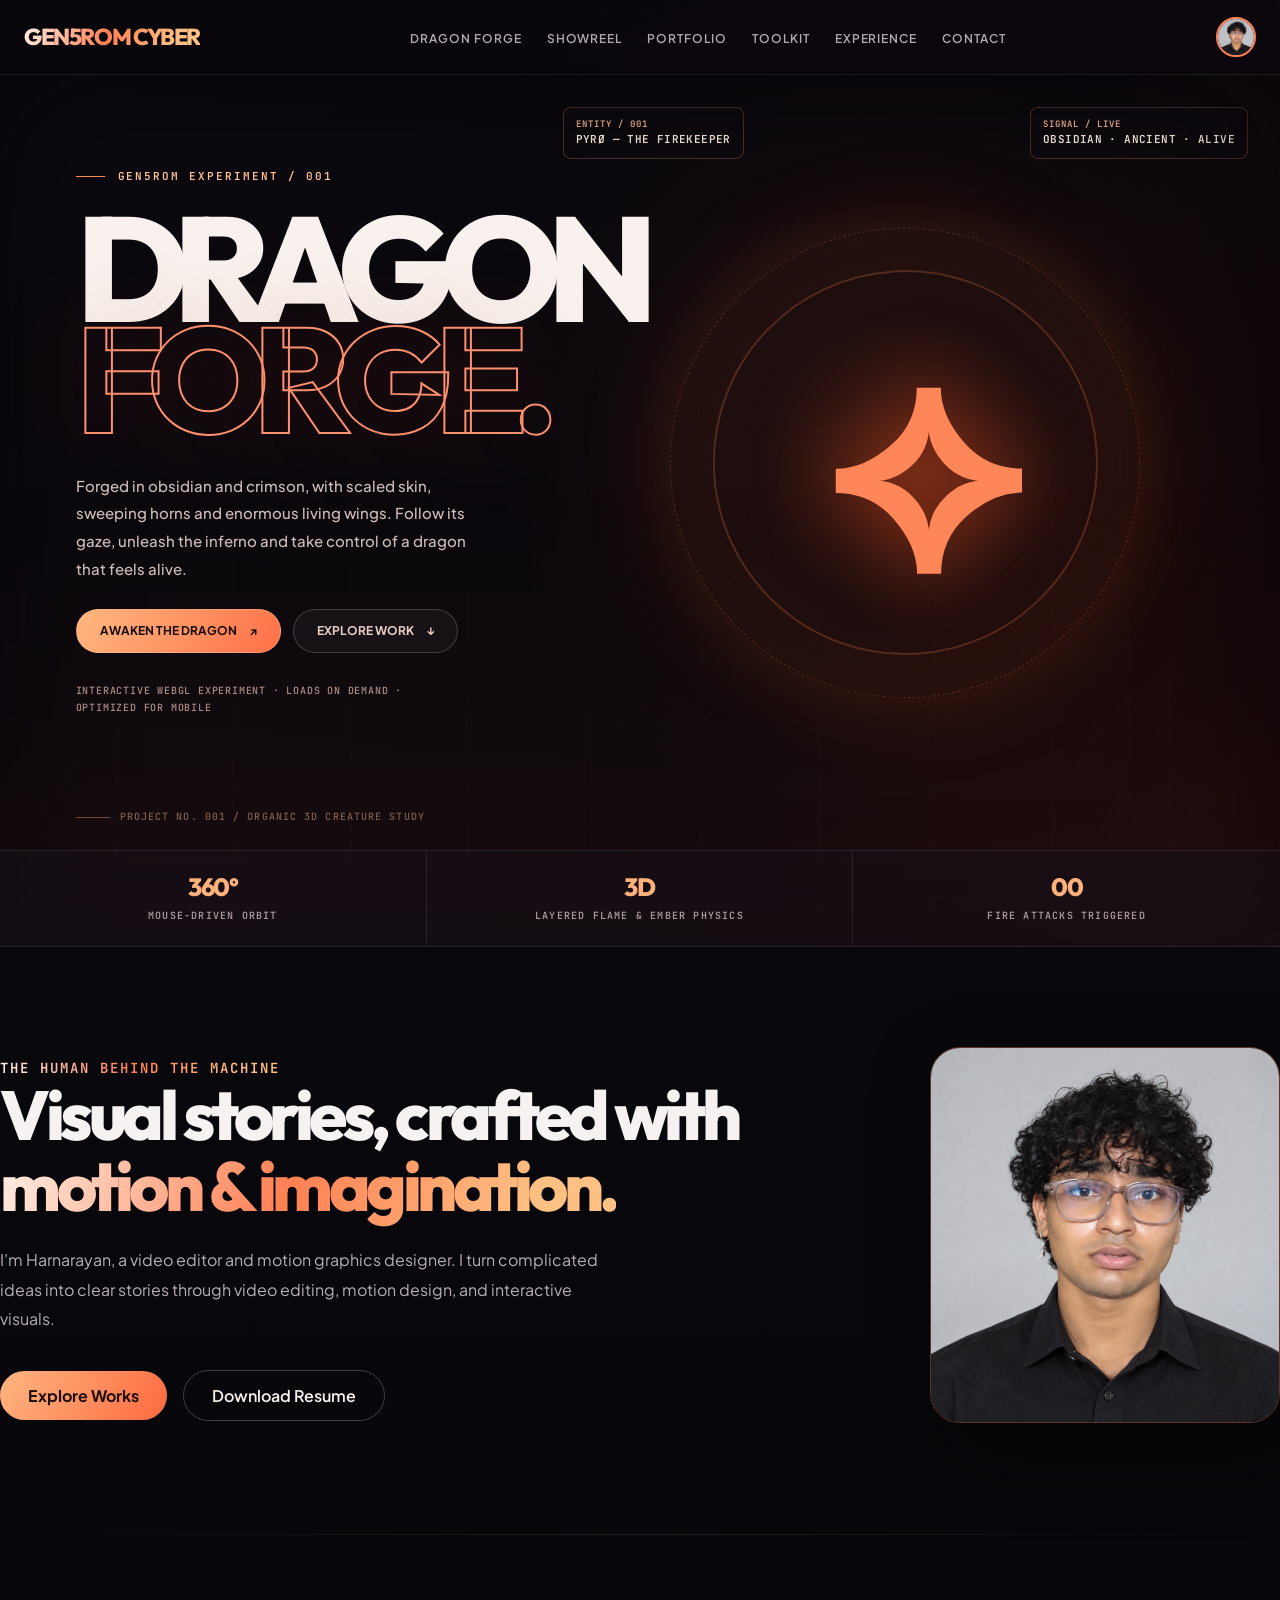
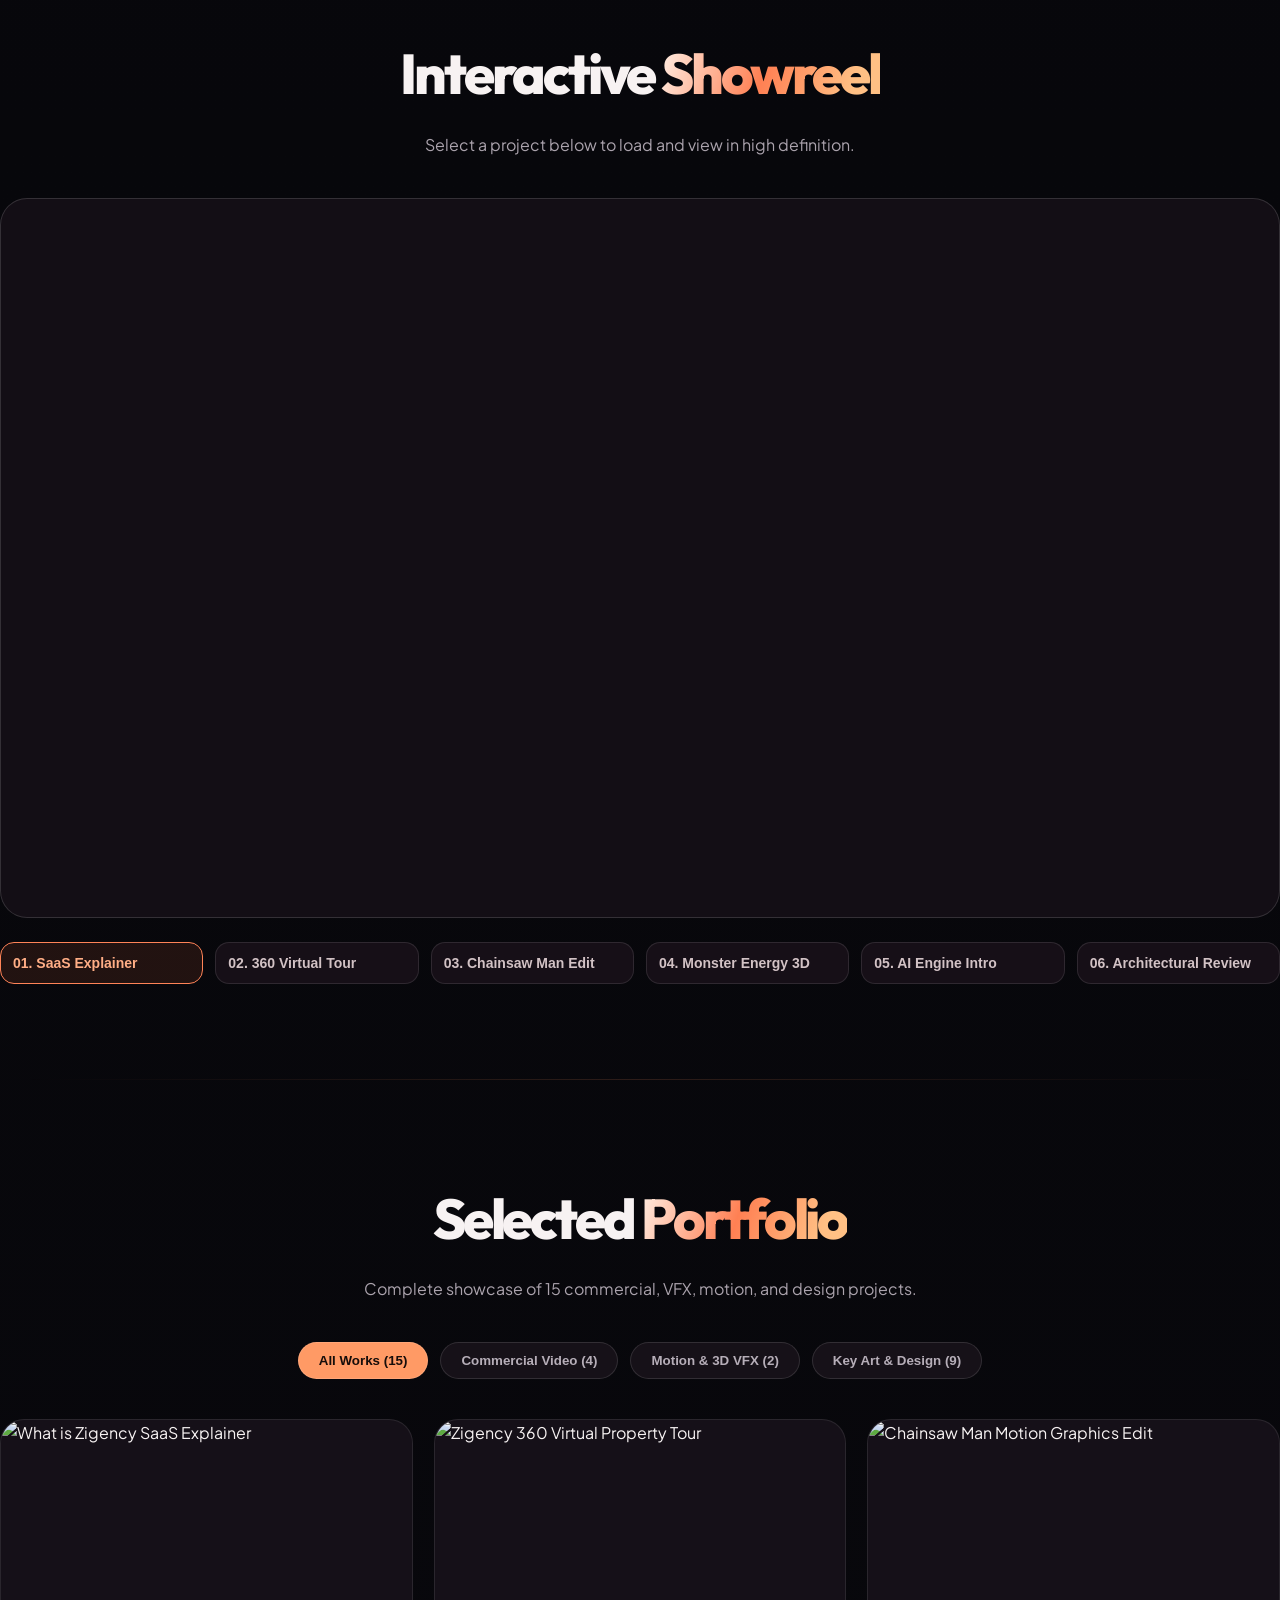
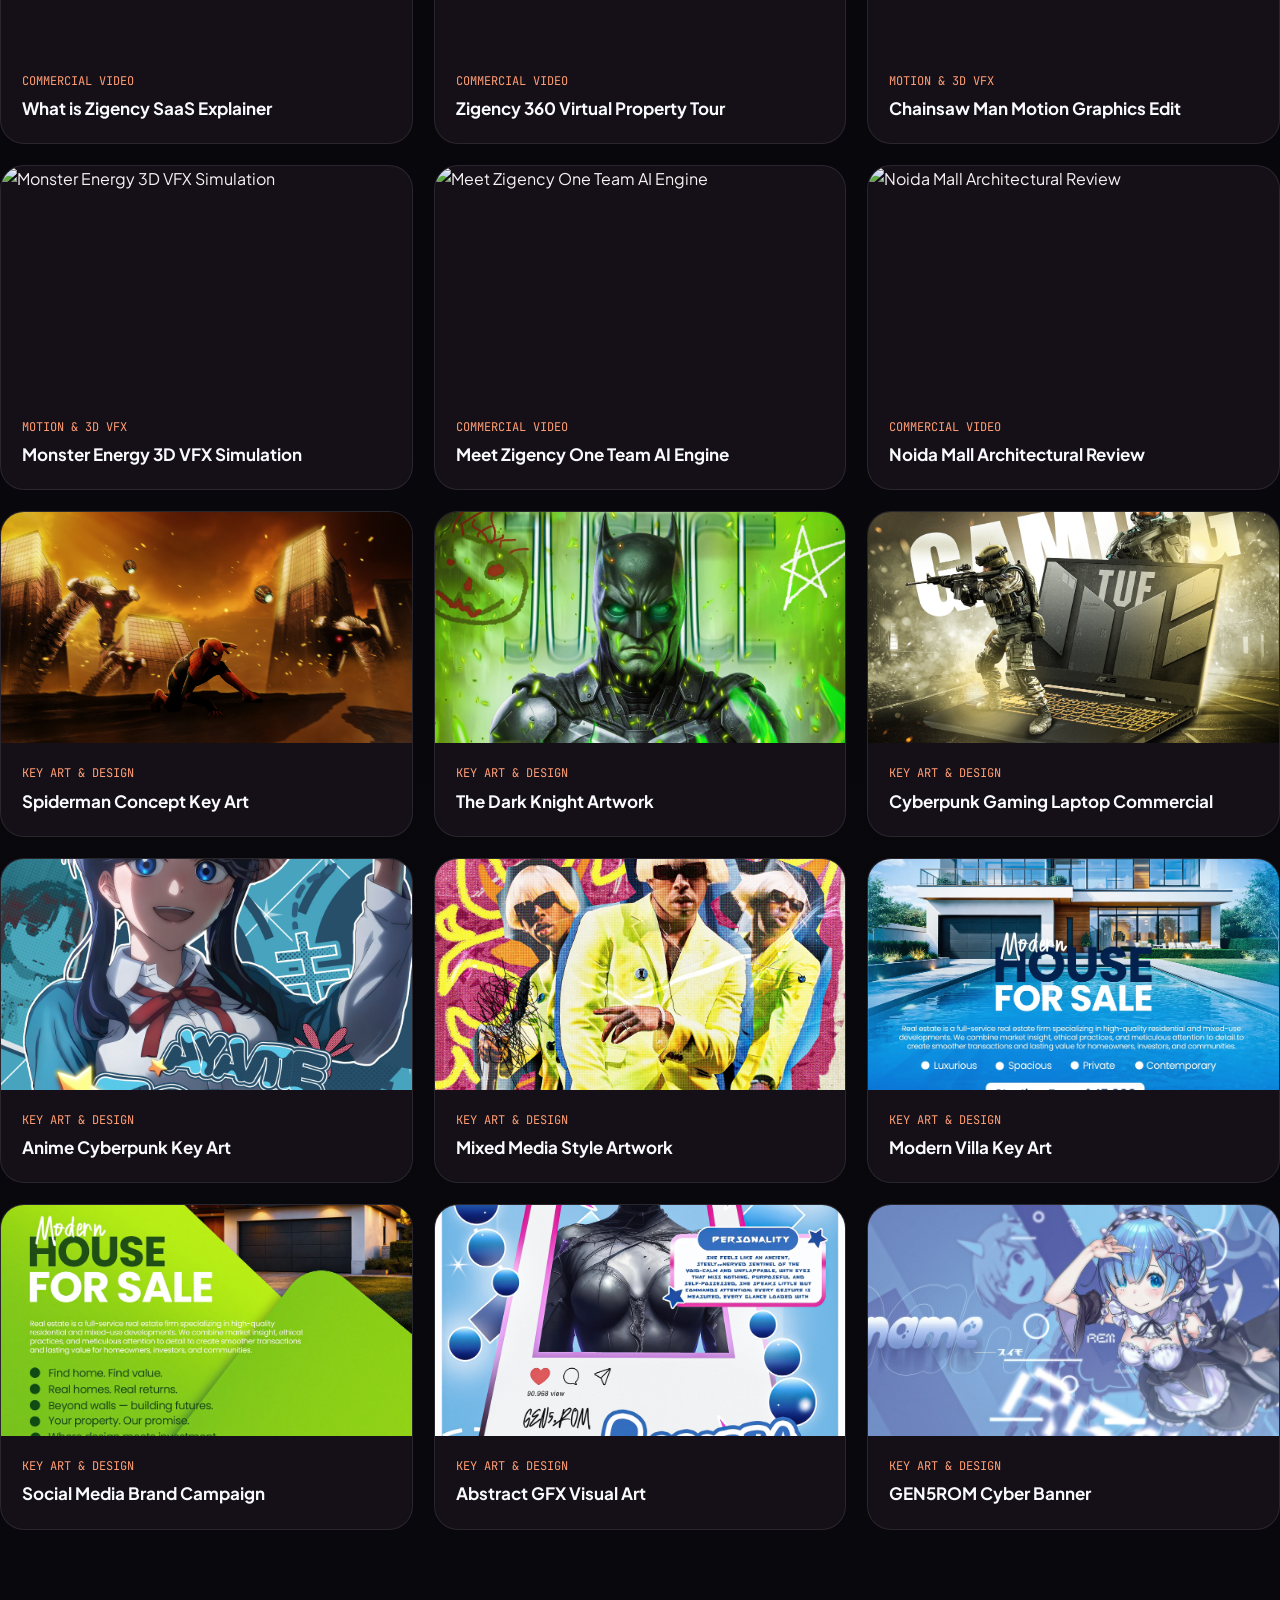
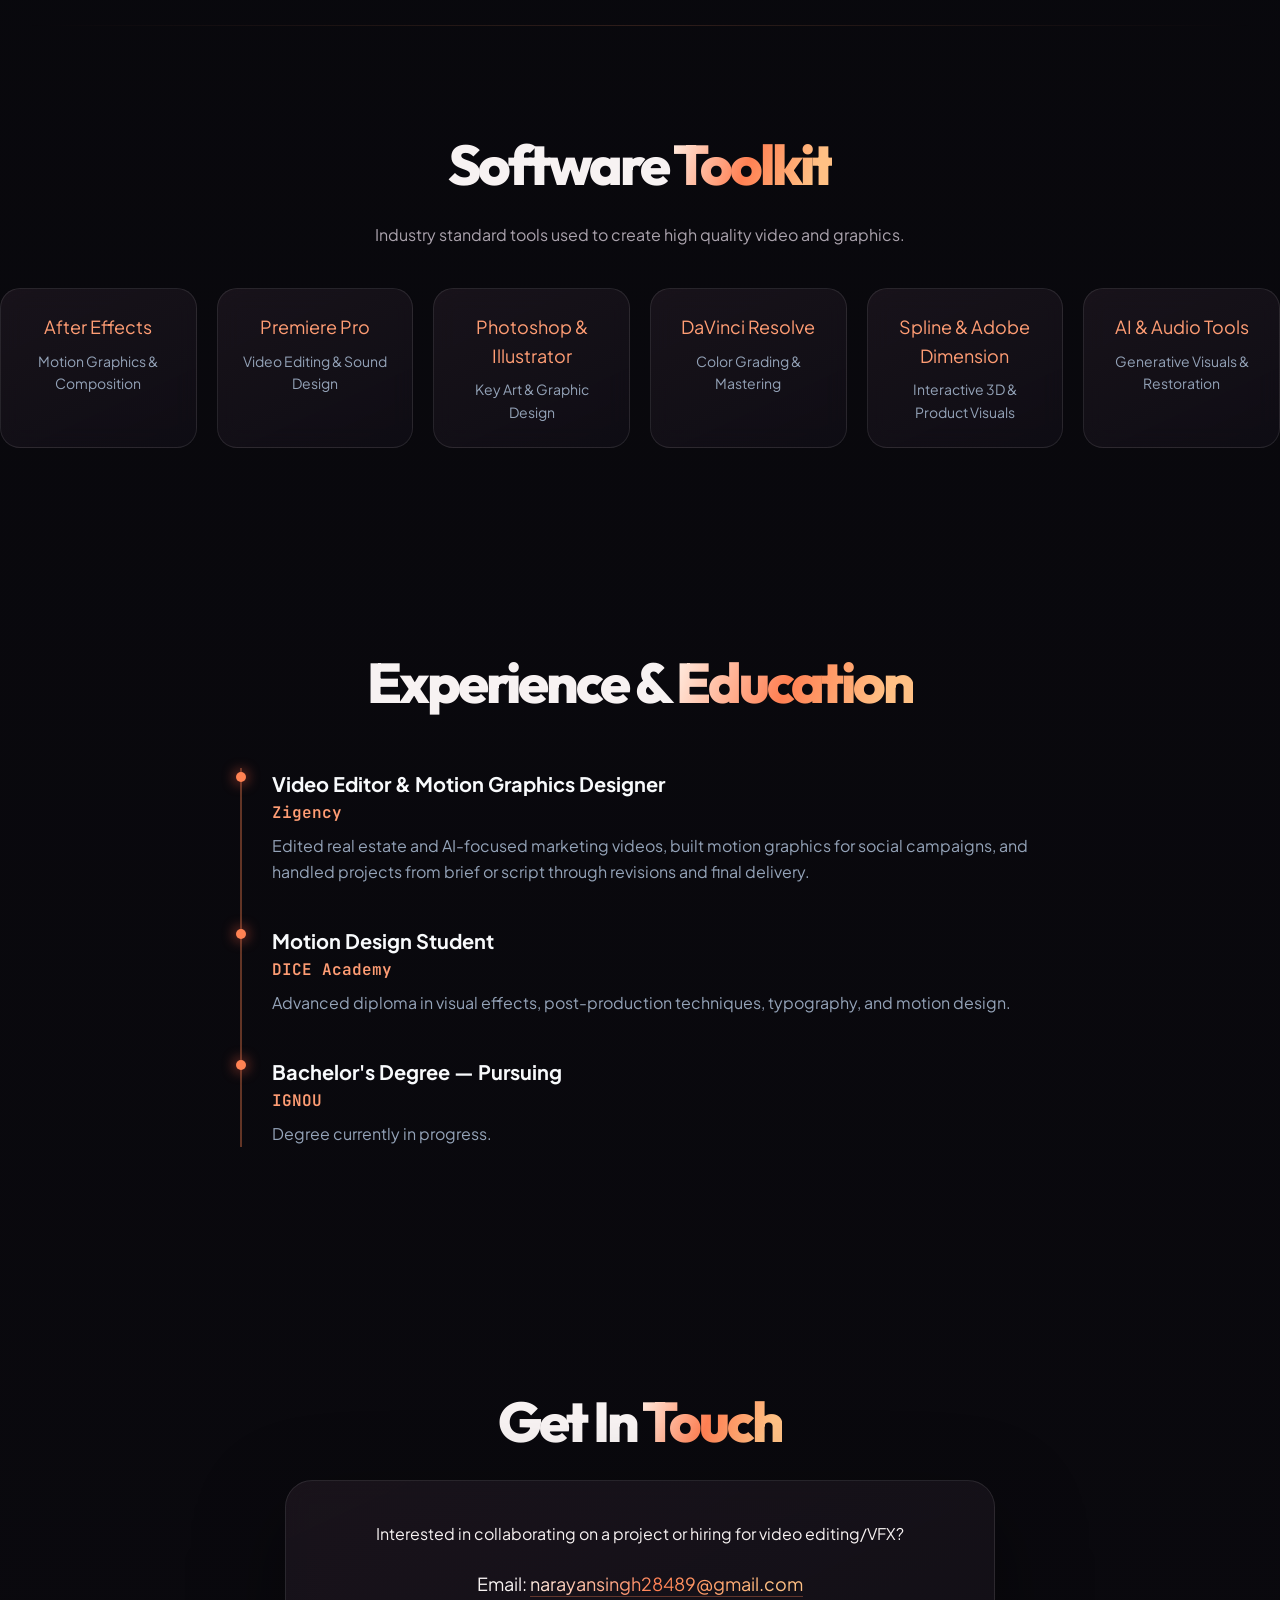
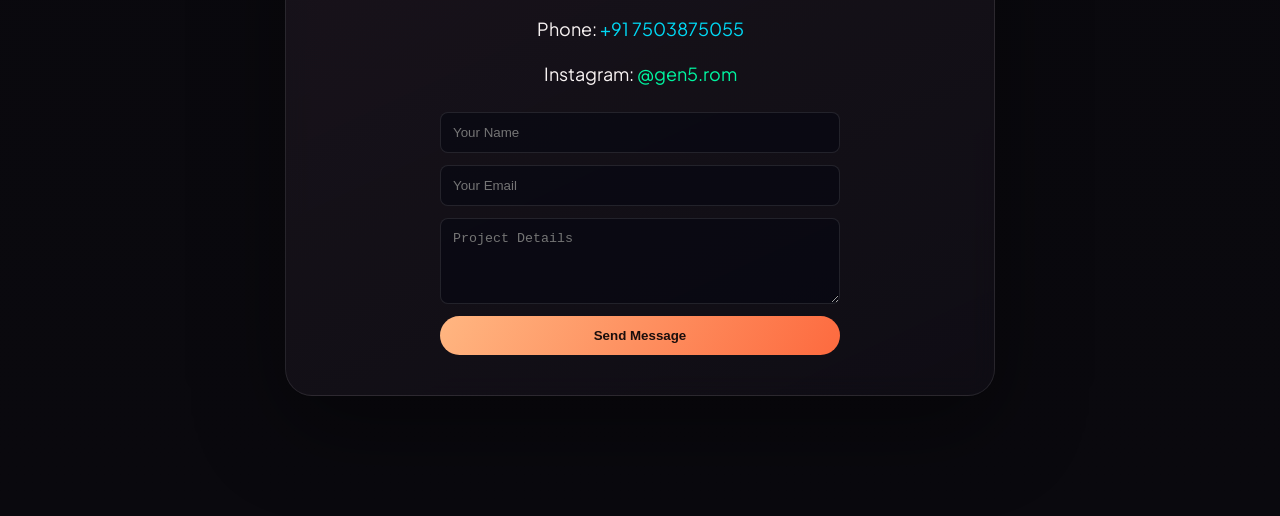
==== index.html @ 9c000e21 "Bust cached dragon engine so organic V2 deploy loads immediately" ====
<!DOCTYPE html>
<html lang="en">
<head>
  <meta charset="UTF-8">
  <meta name="viewport" content="width=device-width, initial-scale=1.0">
  <title>GEN5ROM CYBER — Harnarayan | Motion Designer & Interactive 3D</title>
  <meta name="description" content="Explore Harnarayan's motion design and video editing portfolio, plus Dragon Forge: a real-time interactive 3D mechanical dragon.">
  <meta name="theme-color" content="#09080e">
  <meta property="og:title" content="GEN5ROM CYBER — Dragon Forge">
  <meta property="og:description" content="An interactive sculpted dragon with living wings, responsive eyes and cinematic fire, alongside a motion design portfolio.">
  <link rel="preconnect" href="https://fonts.googleapis.com">
  <link rel="preconnect" href="https://fonts.gstatic.com" crossorigin>
  <link href="https://fonts.googleapis.com/css2?family=JetBrains+Mono:wght@400;500;600;700&family=Outfit:wght@500;700;800;900&family=Plus+Jakarta+Sans:wght@400;500;600;700;800&display=swap" rel="stylesheet">
  <style>
    * { box-sizing: border-box; margin: 0; padding: 0; }
    body { background-color: #060811; color: #e2e8f0; font-family: 'Plus Jakarta Sans', system-ui, -apple-system, sans-serif; line-height: 1.6; overflow-x: hidden; }
    h1, h2, h3, h4, h5, h6 { font-family: 'Outfit', system-ui, -apple-system, sans-serif; font-weight: 800; letter-spacing: -0.025em; }
    .badge, .label, code { font-family: 'JetBrains Mono', monospace; }
    a { color: inherit; text-decoration: none; }
    .container { max-width: 1200px; margin: 0 auto; padding: 0 24px; }
    .glass-card { background: rgba(16, 22, 40, 0.78); backdrop-filter: blur(12px); border: 1px solid rgba(255, 255, 255, 0.08); border-radius: 20px; transition: all 0.3s ease; }
    .glass-card:hover { border-color: rgba(0, 245, 160, 0.4); transform: translateY(-4px); box-shadow: 0 12px 30px rgba(0, 245, 160, 0.1); }
    .gradient-text { background: linear-gradient(135deg, #00f5a0 0%, #00d9f5 100%); -webkit-background-clip: text; -webkit-text-fill-color: transparent; }
    .btn-emerald { background: linear-gradient(135deg, #00f5a0 0%, #00d9f5 100%); color: #060811; font-weight: 700; padding: 12px 28px; border-radius: 12px; border: none; cursor: pointer; display: inline-flex; align-items: center; gap: 8px; transition: all 0.3s ease; }
    .btn-emerald:hover { opacity: 0.9; transform: translateY(-2px); box-shadow: 0 8px 20px rgba(0, 245, 160, 0.3); }
    .btn-outline { background: transparent; border: 1px solid rgba(0, 245, 160, 0.4); color: #00f5a0; font-weight: 600; padding: 12px 28px; border-radius: 12px; cursor: pointer; transition: all 0.3s ease; }
    .btn-outline:hover { background: rgba(0, 245, 160, 0.1); }
    header { position: sticky; top: 0; z-index: 100; background: rgba(6, 8, 17, 0.85); backdrop-filter: blur(16px); border-bottom: 1px solid rgba(255, 255, 255, 0.05); }
    .nav-inner { display: flex; align-items: center; justify-content: space-between; height: 80px; }
    .logo { font-size: 24px; font-weight: 800; }
    .nav-links { display: flex; gap: 32px; list-style: none; align-items: center; }
    .nav-links a { font-weight: 600; color: #94a3b8; transition: color 0.2s; }
    .nav-links a:hover { color: #00f5a0; }
    .nav-user { display: flex; align-items: center; gap: 12px; }
    .avatar-40 { width: 40px; height: 40px; border-radius: 50%; object-fit: cover; border: 2px solid #00f5a0; }
    .hero { padding: 80px 0 100px; display: grid; grid-template-columns: 1fr 380px; gap: 60px; align-items: center; }
    .hero-title { font-size: 56px; line-height: 1.1; margin-bottom: 24px; }
    .hero-subtitle { font-size: 18px; color: #94a3b8; margin-bottom: 36px; max-width: 600px; }
    .hero-actions { display: flex; gap: 16px; align-items: center; }
    .hero-portrait-card { width: 100%; max-width: 380px; aspect-ratio: 4/4.3; object-fit: cover; border-radius: 18px; border: 1px solid rgba(0, 245, 160, 0.3); box-shadow: 0 20px 40px rgba(0, 0, 0, 0.5); }
    .showreel-section { padding: 80px 0; }
    .section-title { font-size: 36px; margin-bottom: 16px; text-align: center; }
    .section-desc { text-align: center; color: #94a3b8; margin-bottom: 40px; }
    .showreel-player { position: relative; width: 100%; aspect-ratio: 16/9; border-radius: 20px; overflow: hidden; margin-bottom: 24px; border: 1px solid rgba(255, 255, 255, 0.1); }
    .showreel-player iframe { width: 100%; height: 100%; border: none; }
    .playlist-grid { display: grid; grid-template-columns: repeat(auto-fill, minmax(180px, 1fr)); gap: 12px; }
    .playlist-btn { background: rgba(16, 22, 40, 0.6); border: 1px solid rgba(255, 255, 255, 0.08); padding: 12px; border-radius: 12px; color: #cbd5e1; cursor: pointer; text-align: left; font-size: 14px; font-weight: 600; transition: all 0.2s; }
    .playlist-btn:hover, .playlist-btn.active { background: rgba(0, 245, 160, 0.15); border-color: #00f5a0; color: #00f5a0; }
    .portfolio-section { padding: 80px 0; }
    .filter-bar { display: flex; justify-content: center; gap: 12px; margin-bottom: 40px; flex-wrap: wrap; }
    .filter-btn { background: rgba(16, 22, 40, 0.8); border: 1px solid rgba(255, 255, 255, 0.1); color: #94a3b8; padding: 10px 20px; border-radius: 30px; cursor: pointer; font-weight: 600; transition: all 0.2s; }
    .filter-btn:hover, .filter-btn.active { background: #00f5a0; color: #060811; }
    .portfolio-grid { display: grid; grid-template-columns: repeat(3, 1fr); gap: 24px; }
    .portfolio-card { position: relative; border-radius: 16px; overflow: hidden; background: rgba(16, 22, 40, 0.78); border: 1px solid rgba(255, 255, 255, 0.08); cursor: pointer; transition: all 0.3s; }
    .portfolio-card:hover { transform: translateY(-6px); border-color: #00f5a0; box-shadow: 0 12px 30px rgba(0, 245, 160, 0.15); }
    .portfolio-thumb { width: 100%; aspect-ratio: 16/9; object-fit: cover; display: block; }
    .portfolio-info { padding: 16px; }
    .portfolio-cat { font-size: 12px; color: #00f5a0; text-transform: uppercase; font-family: 'JetBrains Mono', monospace; margin-bottom: 4px; }
    .portfolio-title { font-size: 16px; font-weight: 700; color: #f8fafc; }
    .modal { display: none; position: fixed; inset: 0; z-index: 1000; background: rgba(6, 8, 17, 0.95); backdrop-filter: blur(10px); justify-content: center; align-items: center; padding: 24px; }
    .modal.active { display: flex; }
    .modal-content { max-width: 900px; width: 100%; max-height: 90vh; position: relative; }
    .modal-close { position: absolute; top: -40px; right: 0; color: #fff; font-size: 32px; cursor: pointer; }
    .toolkit-section { padding: 80px 0; }
    .toolkit-grid { display: grid; grid-template-columns: repeat(auto-fill, minmax(180px, 1fr)); gap: 20px; }
    .skill-card { padding: 24px; text-align: center; }
    .skill-title { font-size: 18px; color: #00f5a0; margin-bottom: 8px; }
    .timeline-section { padding: 80px 0; }
    .timeline { max-width: 800px; margin: 0 auto; position: relative; border-left: 2px solid rgba(0, 245, 160, 0.3); padding-left: 30px; }
    .timeline-item { margin-bottom: 40px; position: relative; }
    .timeline-item::before { content: ''; position: absolute; left: -36px; top: 4px; width: 10px; height: 10px; border-radius: 50%; background: #00f5a0; box-shadow: 0 0 10px #00f5a0; }
    .timeline-role { font-size: 20px; font-weight: 700; color: #f8fafc; }
    .timeline-company { color: #00d9f5; font-weight: 600; font-family: 'JetBrains Mono', monospace; margin-bottom: 8px; }
    .contact-section { padding: 80px 0; text-align: center; }
    .contact-card { max-width: 600px; margin: 0 auto; padding: 40px; }
    .contact-info { display: flex; flex-direction: column; gap: 16px; margin: 24px 0; font-size: 18px; }
    @media (max-width: 900px) {
      .hero { grid-template-columns: 1fr; }
      .portfolio-grid { grid-template-columns: repeat(2, 1fr); }
    }
    @media (max-width: 600px) {
      .portfolio-grid { grid-template-columns: 1fr; }
    }
  </style>
  <link rel="stylesheet" href="./assets/dragon-forge.css?v=2">
</head>
<body>
  <header>
    <div class="container nav-inner">
      <div class="logo gradient-text">GEN5ROM CYBER</div>
      <ul class="nav-links">
        <li><a href="#dragon">Dragon Forge</a></li>
        <li><a href="#showreel">Showreel</a></li>
        <li><a href="#portfolio">Portfolio</a></li>
        <li><a href="#toolkit">Toolkit</a></li>
        <li><a href="#experience">Experience</a></li>
        <li><a href="#contact">Contact</a></li>
      </ul>
      <div class="nav-user">
        <img src="assets/harnarayan-profile.webp" alt="Harnarayan" class="avatar-40">
      </div>
    </div>
  </header>
  <main>
    
    <section id="dragon" class="dragon-forge" aria-label="Interactive 3D robotic dragon experience">
      <div class="dragon-wrap">
        <div class="dragon-copy">
          <div class="dragon-eyebrow"><i></i> GEN5ROM EXPERIMENT / 001</div>
          <h1>DRAGON<span>FORGE.</span></h1>
          <p class="dragon-desc">Forged in obsidian and crimson, with scaled skin, sweeping horns and enormous living wings. Follow its gaze, unleash the inferno and take control of a dragon that feels alive.</p>
          <div class="dragon-actions">
            <button type="button" id="dragonStart" class="dragon-action">AWAKEN THE DRAGON <span aria-hidden="true">↗</span></button>
            <a class="dragon-action ghost" href="#portfolio">EXPLORE WORK <span aria-hidden="true">↓</span></a>
          </div>
          <p class="dragon-micro" id="dragonMessage" role="status">INTERACTIVE WEBGL EXPERIMENT · LOADS ON DEMAND · OPTIMIZED FOR MOBILE</p>
        </div>
        <div id="dragonStage" class="dragon-stage" aria-label="3D robotic dragon interactive stage">
          <div id="dragonStandby" class="dragon-standby" aria-hidden="true"><div class="dragon-standby-art"><strong>⟡</strong></div></div>
          <div class="dragon-stage-tags" aria-hidden="true">
            <div class="dragon-chip">ENTITY / 001<span>PYRØ — THE FIREKEEPER</span></div>
            <div class="dragon-chip">SIGNAL / LIVE<span>OBSIDIAN · ANCIENT · ALIVE</span></div>
          </div>
          <div class="dragon-viewport-status" hidden aria-live="polite">LIVE INTERACTION<strong id="dragonState">SENTINEL / IDLE</strong></div>
          <div class="dragon-controls" id="dragonControls" hidden>
            <button type="button" class="dragon-control" id="dragonFire" title="Make the dragon breathe fire (F)">🔥 BREATH FIRE · F</button>
            <button type="button" class="dragon-control" id="dragonRoar" title="Roar (R)">◈ ROAR · R</button>
            <button type="button" class="dragon-control" id="dragonMode" title="Toggle berserk mode (Space)">✦ BERSERK · SPACE</button>
            <button type="button" class="dragon-control" id="dragonReset">↺ RESET</button>
          </div>
        </div>
        <div class="dragon-index">PROJECT NO. 001 / ORGANIC 3D CREATURE STUDY</div>
      </div>
      <div class="dragon-stats" aria-label="Dragon experience details">
        <div class="dragon-stat"><strong>360°</strong><span>Mouse-driven orbit</span></div>
        <div class="dragon-stat"><strong>3D</strong><span>Layered flame & ember physics</span></div>
        <div class="dragon-stat"><strong id="dragonCount">00</strong><span>Fire attacks triggered</span></div>
      </div>
    </section>

    <section class="hero container" id="about">
      <div>
        <span class="badge gradient-text" style="font-size: 14px; font-weight: 600; letter-spacing: 2px;">THE HUMAN BEHIND THE MACHINE</span>
        <h1 class="hero-title">Visual stories, crafted with <span class="gradient-text">motion & imagination.</span></h1>
        <p class="hero-subtitle">I’m Harnarayan, a video editor and motion graphics designer. I turn complicated ideas into clear stories through video editing, motion design, and interactive visuals.</p>
        <div class="hero-actions">
          <a href="#portfolio" class="btn-emerald">Explore Works</a>
          <a href="assets/harnarayan-resume.pdf" class="btn-outline" target="_blank">Download Resume</a>
        </div>
      </div>
      <div>
        <img src="assets/harnarayan-profile.webp" alt="Harnarayan" class="hero-portrait-card">
      </div>
    </section>
    <section id="showreel" class="showreel-section container">
      <h2 class="section-title">Interactive <span class="gradient-text">Showreel</span></h2>
      <p class="section-desc">Select a project below to load and view in high definition.</p>
      <div class="showreel-player glass-card">
        <iframe title="Portfolio video showreel" loading="lazy" id="main-player" allow="accelerometer; autoplay; clipboard-write; encrypted-media; gyroscope; picture-in-picture" allowfullscreen></iframe>
      </div>
      <div class="playlist-grid">
        <button class="playlist-btn active" onclick="loadVideo('yDnmJa0fTsw', this)">01. SaaS Explainer</button>
        <button class="playlist-btn" onclick="loadVideo('I5RlqsDqhug', this)">02. 360 Virtual Tour</button>
        <button class="playlist-btn" onclick="loadVideo('7-2duY6fdzo', this)">03. Chainsaw Man Edit</button>
        <button class="playlist-btn" onclick="loadVideo('v827BybYYxI', this)">04. Monster Energy 3D</button>
        <button class="playlist-btn" onclick="loadVideo('1AOYe9wDsU4', this)">05. AI Engine Intro</button>
        <button class="playlist-btn" onclick="loadVideo('7uWk-hbkJkY', this)">06. Architectural Review</button>
      </div>
    </section>
    <section id="portfolio" class="portfolio-section container">
      <h2 class="section-title">Selected <span class="gradient-text">Portfolio</span></h2>
      <p class="section-desc">Complete showcase of 15 commercial, VFX, motion, and design projects.</p>
      <div class="filter-bar">
        <button class="filter-btn active" onclick="filterCategory('all', this)">All Works (15)</button>
        <button class="filter-btn" onclick="filterCategory('commercial', this)">Commercial Video (4)</button>
        <button class="filter-btn" onclick="filterCategory('vfx', this)">Motion & 3D VFX (2)</button>
        <button class="filter-btn" onclick="filterCategory('design', this)">Key Art & Design (9)</button>
      </div>
      <div class="portfolio-grid" id="portfolio-grid">
        <div class="portfolio-card" data-cat="commercial" onclick="openLightbox('video', 'yDnmJa0fTsw')">
          <img data-yt="yDnmJa0fTsw" alt="What is Zigency SaaS Explainer" class="portfolio-thumb yt-thumb">
          <div class="portfolio-info">
            <div class="portfolio-cat">Commercial Video</div>
            <div class="portfolio-title">What is Zigency SaaS Explainer</div>
          </div>
        </div>
        <div class="portfolio-card" data-cat="commercial" onclick="openLightbox('video', 'I5RlqsDqhug')">
          <img data-yt="I5RlqsDqhug" alt="Zigency 360 Virtual Property Tour" class="portfolio-thumb yt-thumb">
          <div class="portfolio-info">
            <div class="portfolio-cat">Commercial Video</div>
            <div class="portfolio-title">Zigency 360 Virtual Property Tour</div>
          </div>
        </div>
        <div class="portfolio-card" data-cat="vfx" onclick="openLightbox('video', '7-2duY6fdzo')">
          <img data-yt="7-2duY6fdzo" alt="Chainsaw Man Motion Graphics Edit" class="portfolio-thumb yt-thumb">
          <div class="portfolio-info">
            <div class="portfolio-cat">Motion & 3D VFX</div>
            <div class="portfolio-title">Chainsaw Man Motion Graphics Edit</div>
          </div>
        </div>
        <div class="portfolio-card" data-cat="vfx" onclick="openLightbox('video', 'v827BybYYxI')">
          <img data-yt="v827BybYYxI" alt="Monster Energy 3D VFX Simulation" class="portfolio-thumb yt-thumb">
          <div class="portfolio-info">
            <div class="portfolio-cat">Motion & 3D VFX</div>
            <div class="portfolio-title">Monster Energy 3D VFX Simulation</div>
          </div>
        </div>
        <div class="portfolio-card" data-cat="commercial" onclick="openLightbox('video', '1AOYe9wDsU4')">
          <img data-yt="1AOYe9wDsU4" alt="Meet Zigency One Team AI Engine" class="portfolio-thumb yt-thumb">
          <div class="portfolio-info">
            <div class="portfolio-cat">Commercial Video</div>
            <div class="portfolio-title">Meet Zigency One Team AI Engine</div>
          </div>
        </div>
        <div class="portfolio-card" data-cat="commercial" onclick="openLightbox('video', '7uWk-hbkJkY')">
          <img data-yt="7uWk-hbkJkY" alt="Noida Mall Architectural Review" class="portfolio-thumb yt-thumb">
          <div class="portfolio-info">
            <div class="portfolio-cat">Commercial Video</div>
            <div class="portfolio-title">Noida Mall Architectural Review</div>
          </div>
        </div>
        <div class="portfolio-card" data-cat="design" onclick="openLightbox('image', 'assets/Spiderman-poster.webp')">
          <img src="assets/Spiderman-poster.webp" alt="Spiderman Poster Design" class="portfolio-thumb">
          <div class="portfolio-info">
            <div class="portfolio-cat">Key Art & Design</div>
            <div class="portfolio-title">Spiderman Concept Key Art</div>
          </div>
        </div>
        <div class="portfolio-card" data-cat="design" onclick="openLightbox('image', 'assets/batman-poster.webp')">
          <img src="assets/batman-poster.webp" alt="Batman Poster Design" class="portfolio-thumb">
          <div class="portfolio-info">
            <div class="portfolio-cat">Key Art & Design</div>
            <div class="portfolio-title">The Dark Knight Artwork</div>
          </div>
        </div>
        <div class="portfolio-card" data-cat="design" onclick="openLightbox('image', 'assets/gaming-laptop-ad.webp')">
          <img src="assets/gaming-laptop-ad.webp" alt="Gaming Laptop Ad Design" class="portfolio-thumb">
          <div class="portfolio-info">
            <div class="portfolio-cat">Key Art & Design</div>
            <div class="portfolio-title">Cyberpunk Gaming Laptop Commercial</div>
          </div>
        </div>
        <div class="portfolio-card" data-cat="design" onclick="openLightbox('image', 'assets/Gfx-anime-poster.webp')">
          <img src="assets/Gfx-anime-poster.webp" alt="Anime GFX Poster Design" class="portfolio-thumb">
          <div class="portfolio-info">
            <div class="portfolio-cat">Key Art & Design</div>
            <div class="portfolio-title">Anime Cyberpunk Key Art</div>
          </div>
        </div>
        <div class="portfolio-card" data-cat="design" onclick="openLightbox('image', 'assets/mixed-media-style.webp')">
          <img src="assets/mixed-media-style.webp" alt="Mixed Media Poster" class="portfolio-thumb">
          <div class="portfolio-info">
            <div class="portfolio-cat">Key Art & Design</div>
            <div class="portfolio-title">Mixed Media Style Artwork</div>
          </div>
        </div>
        <div class="portfolio-card" data-cat="design" onclick="openLightbox('image', 'assets/house-poster.webp')">
          <img src="assets/house-poster.webp" alt="Architectural House Poster" class="portfolio-thumb">
          <div class="portfolio-info">
            <div class="portfolio-cat">Key Art & Design</div>
            <div class="portfolio-title">Modern Villa Key Art</div>
          </div>
        </div>
        <div class="portfolio-card" data-cat="design" onclick="openLightbox('image', 'assets/social-media.webp')">
          <img src="assets/social-media.webp" alt="Social Media Branding Design" class="portfolio-thumb">
          <div class="portfolio-info">
            <div class="portfolio-cat">Key Art & Design</div>
            <div class="portfolio-title">Social Media Brand Campaign</div>
          </div>
        </div>
        <div class="portfolio-card" data-cat="design" onclick="openLightbox('image', 'assets/Gfx-poster.webp')">
          <img src="assets/Gfx-poster.webp" alt="GFX Poster" class="portfolio-thumb">
          <div class="portfolio-info">
            <div class="portfolio-cat">Key Art & Design</div>
            <div class="portfolio-title">Abstract GFX Visual Art</div>
          </div>
        </div>
        <div class="portfolio-card" data-cat="design" onclick="openLightbox('image', 'assets/Banner.webp')">
          <img src="assets/Banner.webp" alt="Cyberpunk Banner Design" class="portfolio-thumb">
          <div class="portfolio-info">
            <div class="portfolio-cat">Key Art & Design</div>
            <div class="portfolio-title">GEN5ROM Cyber Banner</div>
          </div>
        </div>
      </div>
    </section>
    <section id="toolkit" class="toolkit-section container">
      <h2 class="section-title">Software <span class="gradient-text">Toolkit</span></h2>
      <p class="section-desc">Industry standard tools used to create high quality video and graphics.</p>
      <div class="toolkit-grid">
        <div class="glass-card skill-card">
          <div class="skill-title">After Effects</div>
          <p style="font-size: 14px; color: #94a3b8;">Motion Graphics & Composition</p>
        </div>
        <div class="glass-card skill-card">
          <div class="skill-title">Premiere Pro</div>
          <p style="font-size: 14px; color: #94a3b8;">Video Editing & Sound Design</p>
        </div>
        <div class="glass-card skill-card">
          <div class="skill-title">Photoshop & Illustrator</div>
          <p style="font-size: 14px; color: #94a3b8;">Key Art & Graphic Design</p>
        </div>
        <div class="glass-card skill-card">
          <div class="skill-title">DaVinci Resolve</div>
          <p style="font-size: 14px; color: #94a3b8;">Color Grading & Mastering</p>
        </div>
        <div class="glass-card skill-card">
          <div class="skill-title">Spline & Adobe Dimension</div>
          <p style="font-size: 14px; color: #94a3b8;">Interactive 3D & Product Visuals</p>
        </div>
        <div class="glass-card skill-card">
          <div class="skill-title">AI & Audio Tools</div>
          <p style="font-size: 14px; color: #94a3b8;">Generative Visuals & Restoration</p>
        </div>
      </div>
    </section>
    <section id="experience" class="timeline-section container">
      <h2 class="section-title">Experience & <span class="gradient-text">Education</span></h2>
      <div class="timeline" style="margin-top: 40px;">
        <div class="timeline-item">
          <div class="timeline-role">Video Editor & Motion Graphics Designer</div>
          <div class="timeline-company">Zigency</div>
          <p style="color: #94a3b8;">Edited real estate and AI-focused marketing videos, built motion graphics for social campaigns, and handled projects from brief or script through revisions and final delivery.</p>
        </div>
        <div class="timeline-item">
          <div class="timeline-role">Motion Design Student</div>
          <div class="timeline-company">DICE Academy</div>
          <p style="color: #94a3b8;">Advanced diploma in visual effects, post-production techniques, typography, and motion design.</p>
        </div>
        <div class="timeline-item">
          <div class="timeline-role">Bachelor's Degree — Pursuing</div>
          <div class="timeline-company">IGNOU</div>
          <p style="color: #94a3b8;">Degree currently in progress.</p>
        </div>
      </div>
    </section>
    <section id="contact" class="contact-section container">
      <h2 class="section-title">Get In <span class="gradient-text">Touch</span></h2>
      <div class="glass-card contact-card">
        <p>Interested in collaborating on a project or hiring for video editing/VFX?</p>
        <div class="contact-info">
          <div>Email: <a href="mailto:narayansingh28489@gmail.com" class="gradient-text">narayansingh28489@gmail.com</a></div>
          <div>Phone: <span style="color: #00d9f5;">+91 7503875055</span></div>
          <div>Instagram: <span style="color: #00f5a0;">@gen5.rom</span></div>
        </div>
        <form id="contact-form" method="POST" style="display: flex; flex-direction: column; gap: 12px; max-width: 400px; margin: 0 auto;">
          <input type="text" name="name" placeholder="Your Name" required style="padding: 12px; border-radius: 8px; border: 1px solid rgba(255,255,255,0.1); background: rgba(6,8,17,0.6); color: #fff;">
          <input type="email" name="email" placeholder="Your Email" required style="padding: 12px; border-radius: 8px; border: 1px solid rgba(255,255,255,0.1); background: rgba(6,8,17,0.6); color: #fff;">
          <textarea name="message" placeholder="Project Details" rows="4" required style="padding: 12px; border-radius: 8px; border: 1px solid rgba(255,255,255,0.1); background: rgba(6,8,17,0.6); color: #fff;"></textarea>
          <button type="submit" class="btn-emerald" style="justify-content: center;">Send Message</button>
        </form>
      </div>
    </section>
  </main>
  <div id="lightbox-modal" class="modal">
    <div class="modal-content">
      <button class="modal-close" type="button" onclick="closeLightbox()" aria-label="Close preview" style="background:transparent;border:0;">&times;</button>
      <div id="modal-body"></div>
    </div>
  </div>
  <script>
    var p1 = 'https://';
    var p2 = 'you' + 'tu' + 'be' + '.' + 'com';
    var p3 = 'img.' + p2;
    var fs = 'form' + 'sub' + 'mit' + '.' + 'co';

    document.getElementById('contact-form').action = p1 + fs + '/8aebdb7e5e32448405cee0e1ff74f2ba';
    document.getElementById('main-player').src = p1 + 'www.' + p2 + '/embed/yDnmJa0fTsw';

    document.querySelectorAll('.yt-thumb').forEach(function(img) {
      var id = img.getAttribute('data-yt');
      img.src = p1 + p3 + '/vi/' + id + '/hqdefault.jpg';
    });

    function loadVideo(id, btn) {
      document.getElementById('main-player').src = p1 + 'www.' + p2 + '/embed/' + id;
      var btns = document.querySelectorAll('.playlist-btn');
      btns.forEach(function(b) { b.classList.remove('active'); });
      if(btn) btn.classList.add('active');
    }

    function filterCategory(cat, btn) {
      var cards = document.querySelectorAll('.portfolio-card');
      cards.forEach(function(card) {
        if (cat === 'all' || card.getAttribute('data-cat') === cat) {
          card.style.display = 'block';
        } else {
          card.style.display = 'none';
        }
      });
      var filterBtns = document.querySelectorAll('.filter-btn');
      filterBtns.forEach(function(b) { b.classList.remove('active'); });
      if(btn) btn.classList.add('active');
    }

    function openLightbox(type, src) {
      var modal = document.getElementById('lightbox-modal');
      var body = document.getElementById('modal-body');
      if (type === 'video') {
        body.innerHTML = '<div style="position:relative;aspect-ratio:16/9;width:100%;"><iframe src="' + p1 + 'www.' + p2 + '/embed/' + src + '?autoplay=1" style="position:absolute;inset:0;width:100%;height:100%;border:none;" allowfullscreen allow="autoplay"></iframe></div>';
      } else {
        body.innerHTML = '<img src="' + src + '" style="max-width:100%;max-height:80vh;display:block;margin:0 auto;border-radius:12px;">';
      }
      modal.classList.add('active');
    }

    document.querySelectorAll('.portfolio-card').forEach(function(card) {
      card.setAttribute('role', 'button');
      card.setAttribute('tabindex', '0');
      card.addEventListener('keydown', function(event) {
        if (event.key === 'Enter' || event.key === ' ') {
          event.preventDefault();
          card.click();
        }
      });
    });
    document.addEventListener('keydown', function(event) {
      if (event.key === 'Escape') closeLightbox();
    });

    function closeLightbox() {
      var modal = document.getElementById('lightbox-modal');
      var body = document.getElementById('modal-body');
      modal.classList.remove('active');
      body.innerHTML = '';
    }
  </script>
  <script type="module" src="./assets/dragon-forge.js?v=3-organic"></script>
</body>
</html>
---- assets/dragon-forge.css ----
/* GEN5ROM CYBER — DRAGON FORGE / editorial dark art direction */
:root { --ember:#ff6537; --ember-hot:#ffb15a; --ink:#07070b; --panel:#121017; --hair:#ffffff1b; --muted:#aaa1a8; }
html { scroll-behavior:smooth; }
body { background: radial-gradient(ellipse 85% 650px at 78% 4%,#4413265c,transparent 77%),linear-gradient(#09080e,#07070b 25%,#0a090e); color:#f7f2f2; font-family:'Plus Jakarta Sans',system-ui,sans-serif; }
body::after { content:''; position:fixed; inset:0; z-index:-1; pointer-events:none; opacity:.07; background-image:url("data:image/svg+xml,%3Csvg viewBox='0 0 160 160' xmlns='http://www.w3.org/2000/svg'%3E%3Cfilter id='n'%3E%3CfeTurbulence type='fractalNoise' baseFrequency='.8' numOctaves='3' stitchTiles='stitch'/%3E%3C/filter%3E%3Crect width='100%25' height='100%25' filter='url(%23n)' opacity='.35'/%3E%3C/svg%3E"); }
::selection {background:#ff704f; color:#100907;}
header {top:0;background:rgba(9,7,12,.83);border-color:#ffffff16;backdrop-filter:blur(22px); }
.nav-inner {height:74px; }
.logo {font-family:'Outfit',sans-serif;letter-spacing:-.06em;font-size:23px;}
.gradient-text {background:linear-gradient(110deg,#fff1e7,#ff8053 47%,#ffc084 86%);background-clip:text;-webkit-background-clip:text;}
.nav-links {gap:25px;}
.nav-links a {font-size:12px;letter-spacing:.08em;text-transform:uppercase;color:#b3a9af;}
.nav-links a:hover {color:#ff946b;}
.avatar-40 {border-color:#ff8155;}
.container {max-width:1280px;}
.btn-emerald {background:linear-gradient(120deg,#ffb681,#fd6a3f);color:#1b0e0c;border-radius:999px;}
.btn-emerald:hover {box-shadow:0 12px 34px #ff552f4a;}
.btn-outline {border-color:#ffffff3a;color:#f9efeb;border-radius:999px;}
.btn-outline:hover {background:#fe79401e;border-color:#ff9c77;}
.glass-card {background:linear-gradient(155deg,#211922a8,#100e16cc);border-color:#ffffff18;}
.glass-card:hover {border-color:#ff774e6e;box-shadow:0 15px 45px #fd58331e;}
.hero {padding:100px 0 105px;gap:90px;grid-template-columns:1fr 350px;}
.hero-title {font-size:clamp(38px,5.4vw,72px);letter-spacing:-.065em;line-height:1.02;}
.hero-subtitle {color:#b8aeb7;line-height:1.85;font-size:16px;}
.hero-portrait-card {border-color:#ff81545c;filter:saturate(.85);border-radius:30px;box-shadow:24px 30px 75px #0009;}
section:not(.dragon-forge) {scroll-margin-top:90px;}
.section-title {font-size:clamp(34px,4.4vw,56px);letter-spacing:-.055em;margin-bottom:13px;}
.section-desc {color:#aba3ad;}
.showreel-section,.portfolio-section,.toolkit-section,.timeline-section,.contact-section {padding:95px 0;}
.showreel-player {border-color:#ffffff24;background:#130e15;border-radius:27px;}
.playlist-btn {background:#160f17;color:#d2c2c5;border-color:#ffffff1b;border-radius:14px;}
.playlist-btn:hover,.playlist-btn.active {background:#fc70401b;color:#ffae86;border-color:#ff8357;}
.filter-btn {background:#161118;color:#b6aeb8;border-color:#ffffff1f;}
.filter-btn:hover,.filter-btn.active {background:#ff9a65;color:#160d0a;}
.portfolio-grid {gap:21px;}
.portfolio-card {background:#151018;border-color:#ffffff17;border-radius:24px;}
.portfolio-card:hover {border-color:#ff845d;box-shadow:0 24px 45px #e74c2524;}
.portfolio-thumb {filter:saturate(.9);transition:transform .8s cubic-bezier(.2,1,.2,1),filter .6s ease;}
.portfolio-card:hover .portfolio-thumb {transform:scale(1.055);filter:saturate(1.1);}
.portfolio-info {padding:21px;}
.portfolio-cat,.skill-title,.timeline-company {color:#ff9d74;}
.portfolio-title {font-size:17px;}
.timeline {border-color:#e9794c66;}
.timeline-item::before {background:#ff8253;box-shadow:0 0 14px #f75c43;}
.contact-card {max-width:710px;border-radius:27px;box-shadow:0 30px 90px #0006;}
.contact-section {padding-bottom:120px;}
.contact-info .gradient-text {text-decoration:underline;text-decoration-color:#ff815555;text-underline-offset:5px;}
#contact input:focus,#contact textarea:focus {outline:1px solid #ff9c7d;border-color:#ff9c7d!important;}
/* Dragon art-direction hero */
.dragon-forge {position:relative;isolation:isolate;min-height:775px;padding:0;overflow:hidden;background:radial-gradient(circle at 70% 42%,#62221c36,transparent 39%),linear-gradient(115deg,#0b090f,#0a080c 64%,#1b0a0b);}
.dragon-forge::before {content:'';position:absolute;inset:0;z-index:-1;pointer-events:none;background:repeating-linear-gradient(90deg,transparent 0,transparent 116px,#ee6a4011 117px),linear-gradient(0deg,#ed533515,transparent 58%);mask-image:linear-gradient(to top,black,transparent 70%);}
.dragon-forge::after {content:'';position:absolute;inset:0;z-index:4;pointer-events:none;box-shadow:inset 0 0 125px #050308a0;}
.dragon-wrap {max-width:1520px;min-height:775px;margin:auto;position:relative;display:grid;grid-template-columns:minmax(360px,.85fr) minmax(560px,1.2fr);align-items:center;}
.dragon-copy {position:relative;z-index:5;padding:50px 0 90px clamp(24px,5.9vw,105px);pointer-events:none;}
.dragon-eyebrow {display:flex;align-items:center;gap:13px;font:600 11px/1.3 'JetBrains Mono',monospace;color:#ffc294;letter-spacing:.18em;text-transform:uppercase;}
.dragon-eyebrow i {height:1px;width:29px;background:#ff8b54;}
.dragon-copy h1 {margin:28px 0 20px;font:800 clamp(78px,11.6vw,183px)/.75 'Outfit',sans-serif;color:#f8f1ed;letter-spacing:-.105em;text-transform:uppercase;}
.dragon-copy h1 span {display:block;color:transparent;-webkit-text-stroke:2px #ff906e;text-shadow:0 0 100px #b7381529;}
.dragon-copy .dragon-desc {font:500 15px/1.85 'Plus Jakarta Sans',sans-serif;color:#d0bdba;max-width:405px;margin:37px 0 26px;}
.dragon-actions {display:flex;flex-wrap:wrap;align-items:center;gap:12px;pointer-events:auto;}
.dragon-action {display:inline-flex;justify-content:center;align-items:center;gap:12px;border-radius:999px;padding:15px 23px;border:1px solid #ffbe9470;background:linear-gradient(120deg,#ffb880,#ff6f47);font:700 12px/1 'Plus Jakarta Sans',sans-serif;color:#170c0b;cursor:pointer;transition:.24s ease;}
.dragon-action:hover {transform:translateY(-3px);filter:brightness(1.08);box-shadow:0 10px 33px #f55d394b;}
.dragon-action.ghost {color:#e9cfc6;background:#ffffff0a;border-color:#ffffff30;}
.dragon-action.ghost:hover {border-color:#ff986a;background:#ff935a17;}
.dragon-action:focus-visible,.dragon-control:focus-visible {outline:2px solid #ffd49f;outline-offset:4px;}
.dragon-action:disabled {opacity:.65;cursor:wait;transform:none;}
.dragon-micro {margin-top:29px;font:500 10px/1.7 'JetBrains Mono',monospace;color:#ad8c85;letter-spacing:.08em;max-width:340px;}
.dragon-stage {position:relative;z-index:2;min-height:745px;height:100%;min-width:0;overflow:hidden;touch-action:pan-y;}
.dragon-stage canvas {position:absolute;inset:0;display:block;width:100%;height:100%;cursor:grab;touch-action:none;}
.dragon-stage canvas:active {cursor:grabbing;}
.dragon-standby {position:absolute;inset:0;z-index:2;display:grid;place-items:center;pointer-events:none;transition:opacity .5s ease;}
.dragon-standby[hidden]{display:none;}
.dragon-standby-art {width:min(70%,470px);aspect-ratio:1;position:relative;display:grid;place-items:center;border-radius:50%;background:radial-gradient(circle,#fb5b272c,transparent 57%);}
.dragon-standby-art::before,.dragon-standby-art::after {content:'';position:absolute;inset:9%;border:2px solid #ff865342;border-radius:50%;transform:rotate(-25deg);box-shadow:inset 0 0 55px #f7612717,0 0 100px #ff672524;}
.dragon-standby-art::after {inset:0;border-style:dashed;border-width:1px;animation:dragon-rotate 45s linear infinite;}
.dragon-standby-art strong {font:900 clamp(135px,23vw,350px)/1 'Outfit',sans-serif;letter-spacing:-.12em;color:#ff8658;text-shadow:0 0 80px #ec511d9c;}
@keyframes dragon-rotate {to{transform:rotate(360deg)}}
.dragon-stage-tags {position:absolute;inset:0;z-index:3;pointer-events:none;padding:32px;display:flex;justify-content:space-between;align-items:flex-start;}
.dragon-chip {padding:9px 12px;border:1px solid #ffab753f;border-radius:8px;background:#0f0a10b8;backdrop-filter:blur(16px);font:600 9px/1.6 'JetBrains Mono',monospace;letter-spacing:.11em;color:#ffba91;}
.dragon-chip span {display:block;color:#fff1e1;letter-spacing:.035em;font-size:11px;}
.dragon-viewport-status {position:absolute;z-index:4;right:32px;bottom:100px;text-align:right;font:600 10px/1.6 'JetBrains Mono',monospace;color:#ffe0caad;pointer-events:none;}
.dragon-viewport-status strong {color:#ffb077;display:block;font-size:15px;letter-spacing:.09em;}
.dragon-controls {position:absolute;bottom:29px;right:28px;z-index:6;display:flex;flex-wrap:wrap;justify-content:flex-end;gap:7px;max-width:550px;}
.dragon-control {border:1px solid #f7b49053;border-radius:10px;padding:11px 15px;background:#100b12d9;backdrop-filter:blur(12px);font:650 10px/1 'JetBrains Mono',monospace;letter-spacing:.045em;color:#f5d4be;cursor:pointer;transition:all .2s;}
.dragon-control:hover {background:#df664024;border-color:#ff9162;transform:translateY(-2px);}
.dragon-controls[hidden],.dragon-viewport-status[hidden] {display:none!important;}
.dragon-index {z-index:5;position:absolute;left:clamp(24px,5.9vw,105px);bottom:26px;display:flex;align-items:center;gap:10px;font:500 10px/1.4 'JetBrains Mono',monospace;letter-spacing:.11em;color:#eeb18e7f;}
.dragon-index::before {content:'';height:1px;width:34px;background:#e78b6177;}
.dragon-stats {position:relative;z-index:5;display:grid;grid-template-columns:repeat(3,minmax(0,1fr));gap:0;border-block:1px solid #ffffff17;background:#151017ad;}
.dragon-stat {padding:23px 25px;text-align:center;border-right:1px solid #ffffff17;}
.dragon-stat:last-child {border-right:0;}
.dragon-stat strong {display:block;font:800 25px/1.1 'Outfit',sans-serif;letter-spacing:-.05em;color:#ffb17c;}
.dragon-stat span {display:block;font:600 10px/1.5 'JetBrains Mono',monospace;letter-spacing:.12em;color:#a89aa0;margin-top:6px;text-transform:uppercase;}
/* Editing refinements */
#showreel,#portfolio,#toolkit,#experience,#contact {position:relative;}
#showreel::before,#portfolio::before,#toolkit::before {content:'';position:absolute;height:1px;left:24px;right:24px;top:0;background:linear-gradient(90deg,transparent,#ff946028,transparent);}
#portfolio .portfolio-grid .portfolio-card {overflow:hidden;}
#portfolio .portfolio-info {position:relative;}
/* Mobile ergonomics */
@media(max-width:1100px) {
.dragon-wrap {grid-template-columns:minmax(300px,.85fr) minmax(440px,1.1fr);}
.dragon-copy h1 {font-size:clamp(75px,11vw,145px);}
.nav-links {gap:14px;}
.nav-links a {font-size:10px;}
}
@media(max-width:800px) {
.nav-inner {height:auto;min-height:70px;flex-wrap:wrap;gap:8px;padding-block:13px;}
.nav-links {order:3;flex:1 0 100%;gap:16px;flex-wrap:wrap;justify-content:center;padding-top:6px;}
.nav-links a {font-size:11px;}
.dragon-forge,.dragon-wrap {min-height:unset;}
.dragon-wrap {display:flex;flex-direction:column;align-items:stretch;}
.dragon-copy {padding:64px 24px 18px;}
.dragon-copy h1 {font-size:clamp(80px,16vw,140px);}
.dragon-copy .dragon-desc {margin-top:22px;}
.dragon-stage {height:600px;min-height:560px;}
.dragon-stage-tags {padding:17px;}
.dragon-viewport-status {right:18px;bottom:95px;}
.dragon-controls {right:12px;left:12px;bottom:14px;justify-content:center;}
.dragon-control {flex:1;min-width:100px;}
.dragon-index {display:none;}
.hero {padding-top:68px;grid-template-columns:1fr 270px;gap:25px;}
}
@media(max-width:600px) {
.hero {grid-template-columns:1fr;}
.hero-portrait-card {max-width:350px;}
.hero-actions {flex-wrap:wrap;}
.dragon-copy {padding:42px 20px 7px;}
.dragon-copy h1 {font-size:clamp(72px,19vw,114px);}
.dragon-copy .dragon-desc {font-size:13px;margin-top:18px;max-width:320px;}
.dragon-eyebrow {font-size:9px;}
.dragon-stage {height:465px;min-height:465px;}
.dragon-stage-tags .dragon-chip:nth-child(2) {display:none;}
.dragon-viewport-status {font-size:9px;bottom:117px;}
.dragon-control {font-size:9px;padding:11px 9px;min-width:100px;}
.dragon-stat {padding:16px 7px;}
.dragon-stat strong {font-size:20px;}
.dragon-stat span {font-size:8px;}
.nav-user {display:none;}
.showreel-section,.portfolio-section,.toolkit-section,.timeline-section,.contact-section {padding:65px 0;}
.section-title {font-size:34px;}
}
@media(prefers-reduced-motion:reduce) {
.dragon-standby-art::after {animation:none;}
* {scroll-behavior:auto!important;}
}
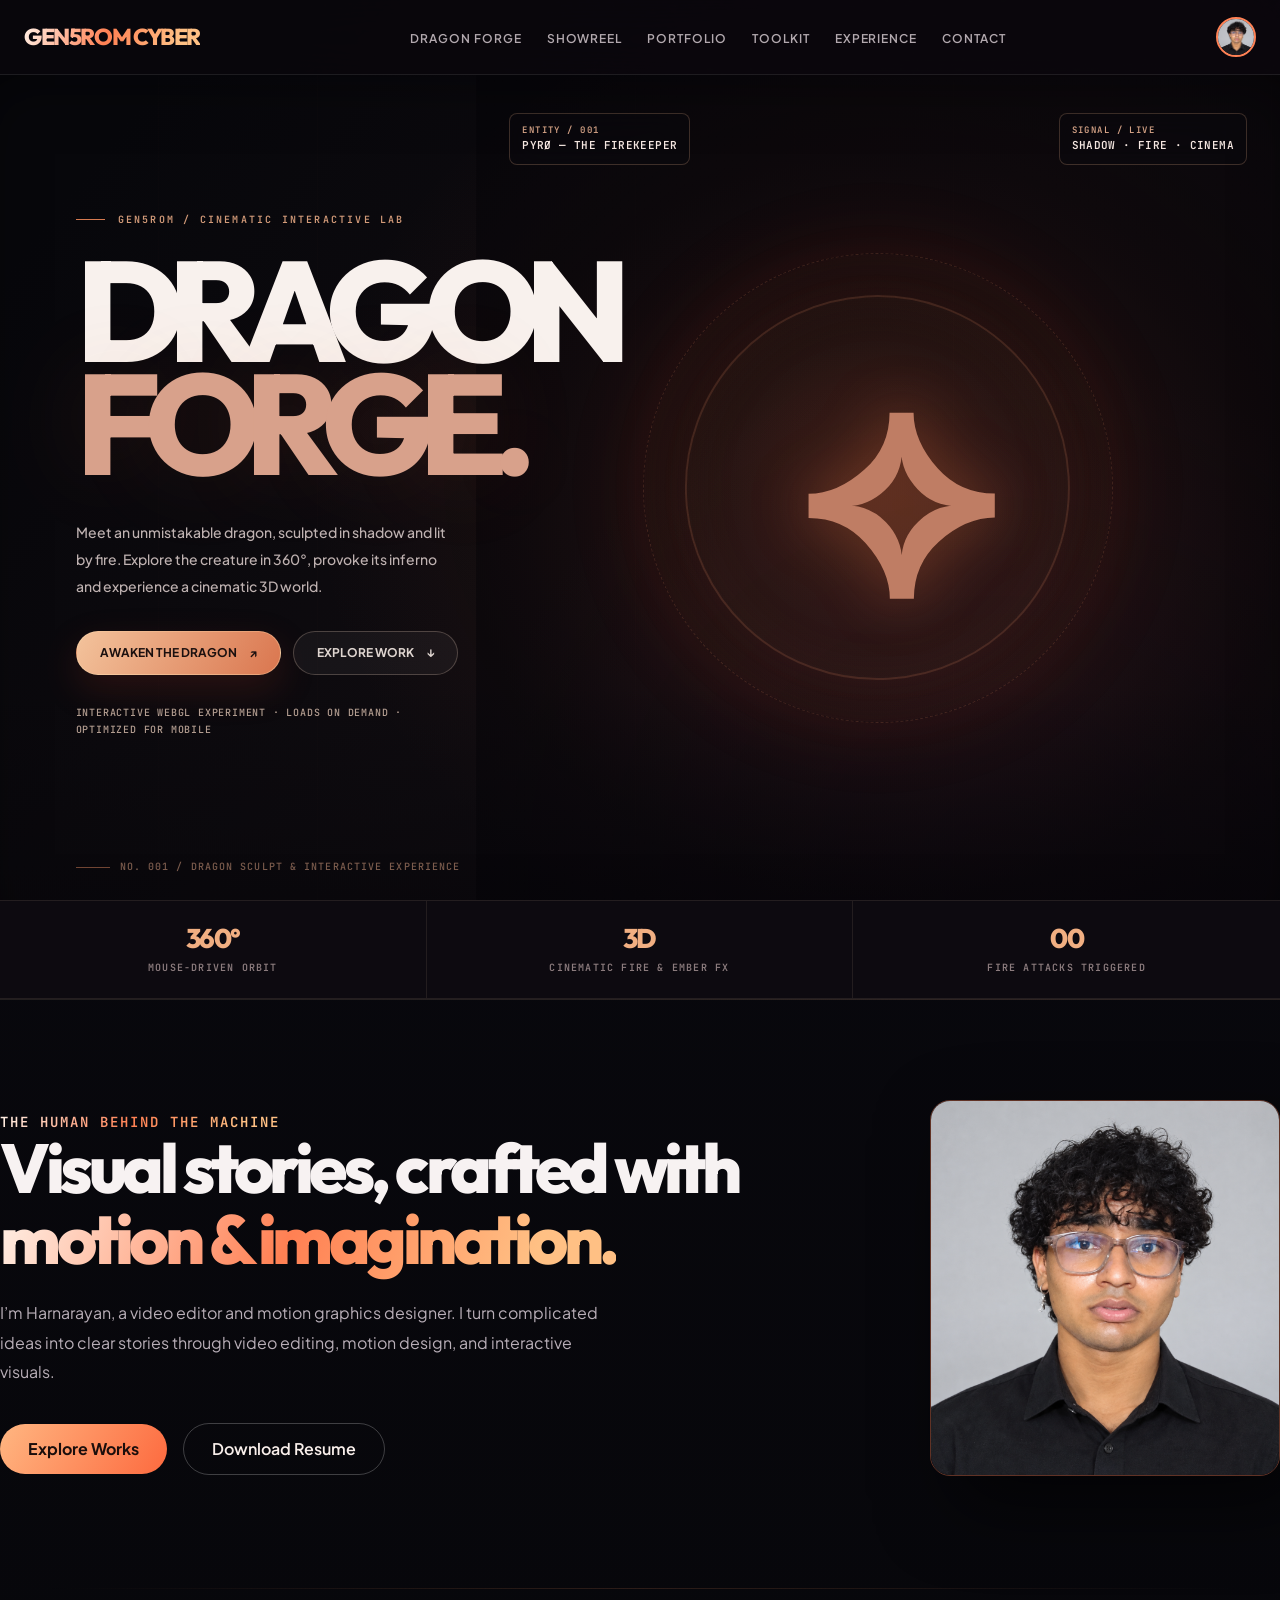
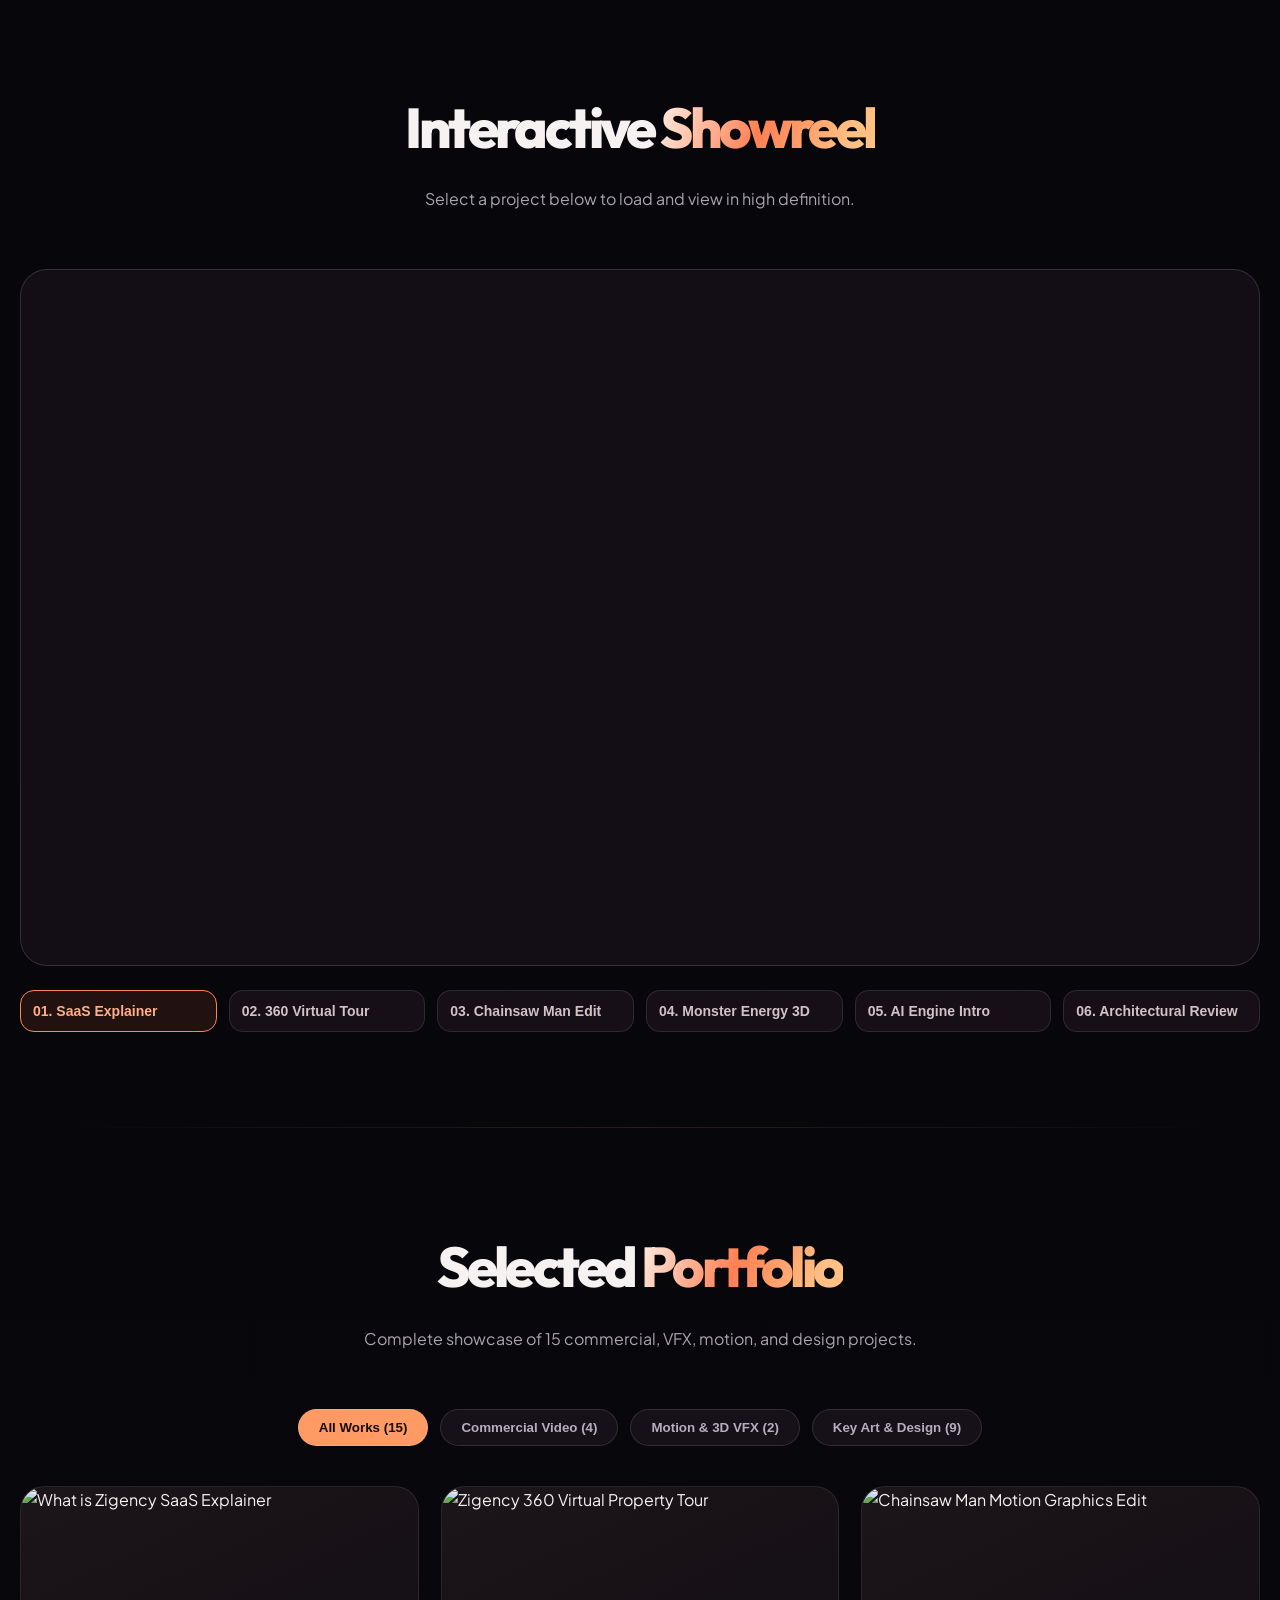
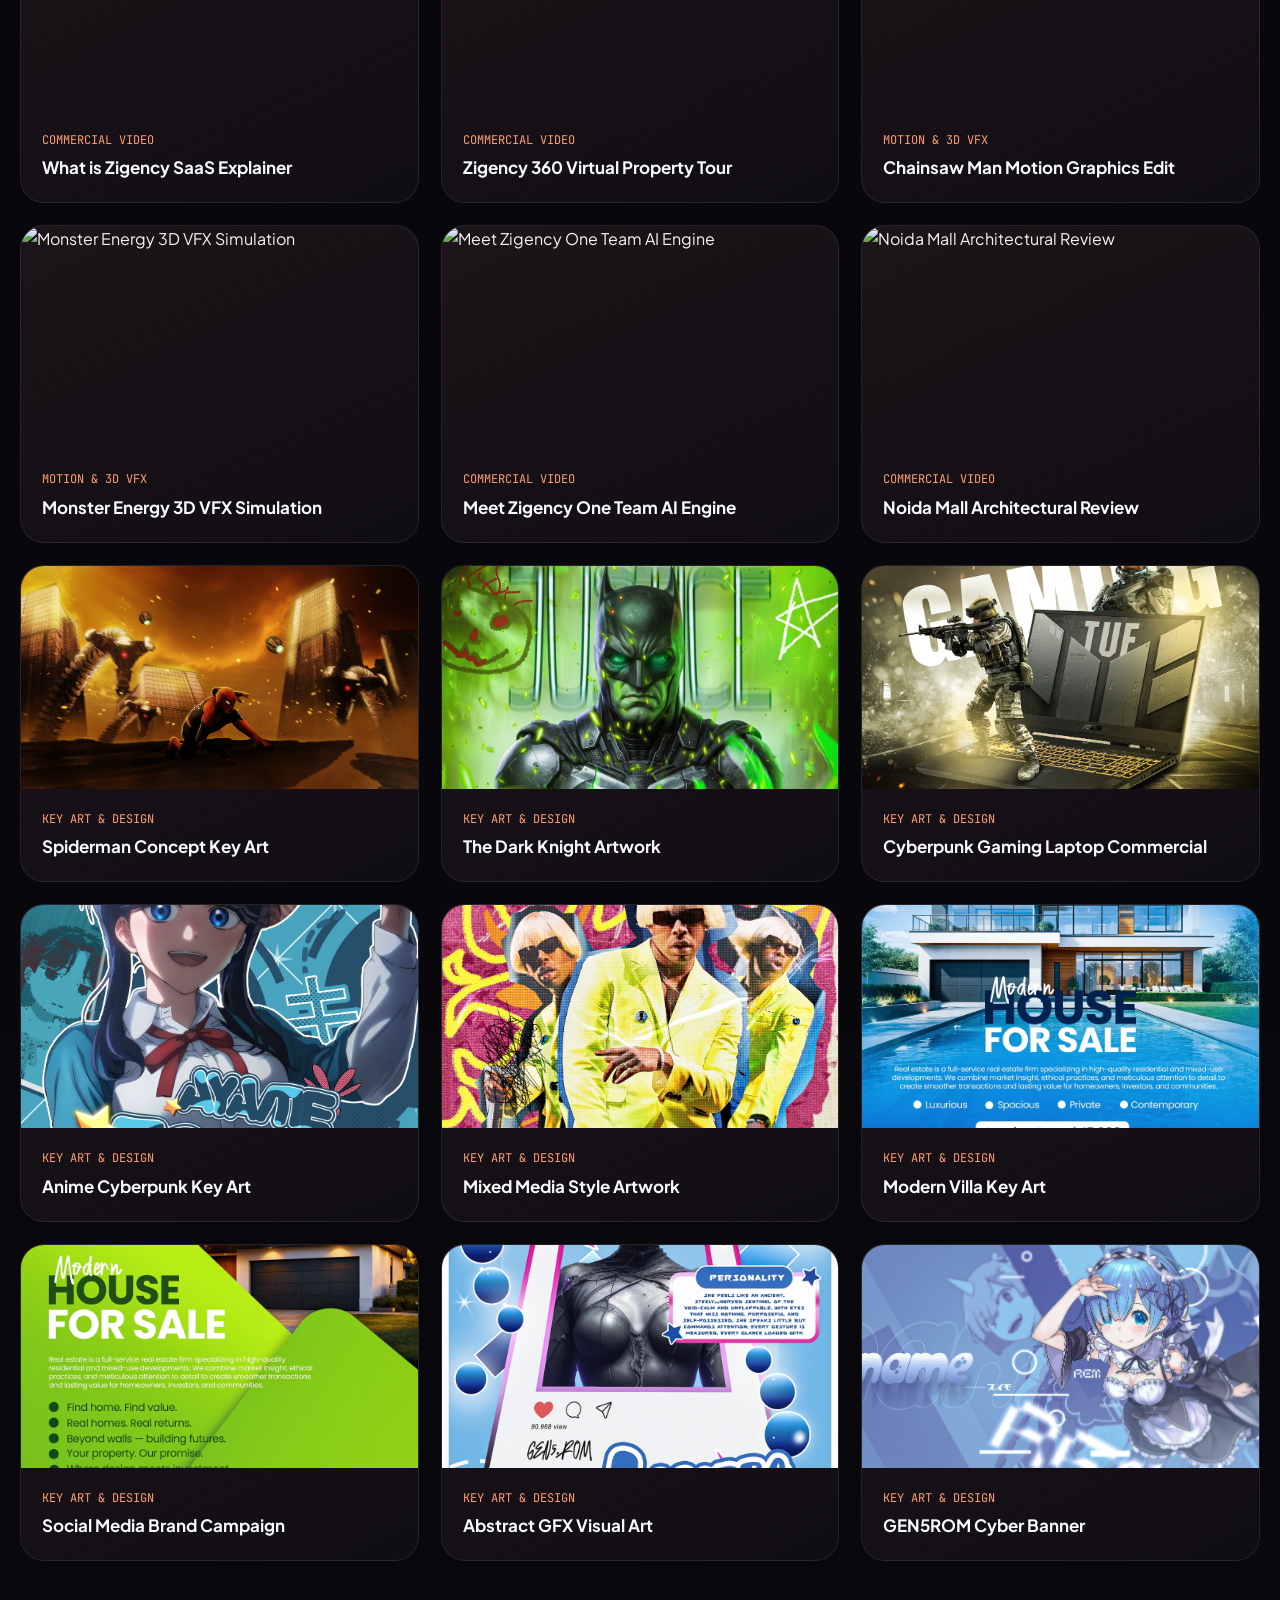
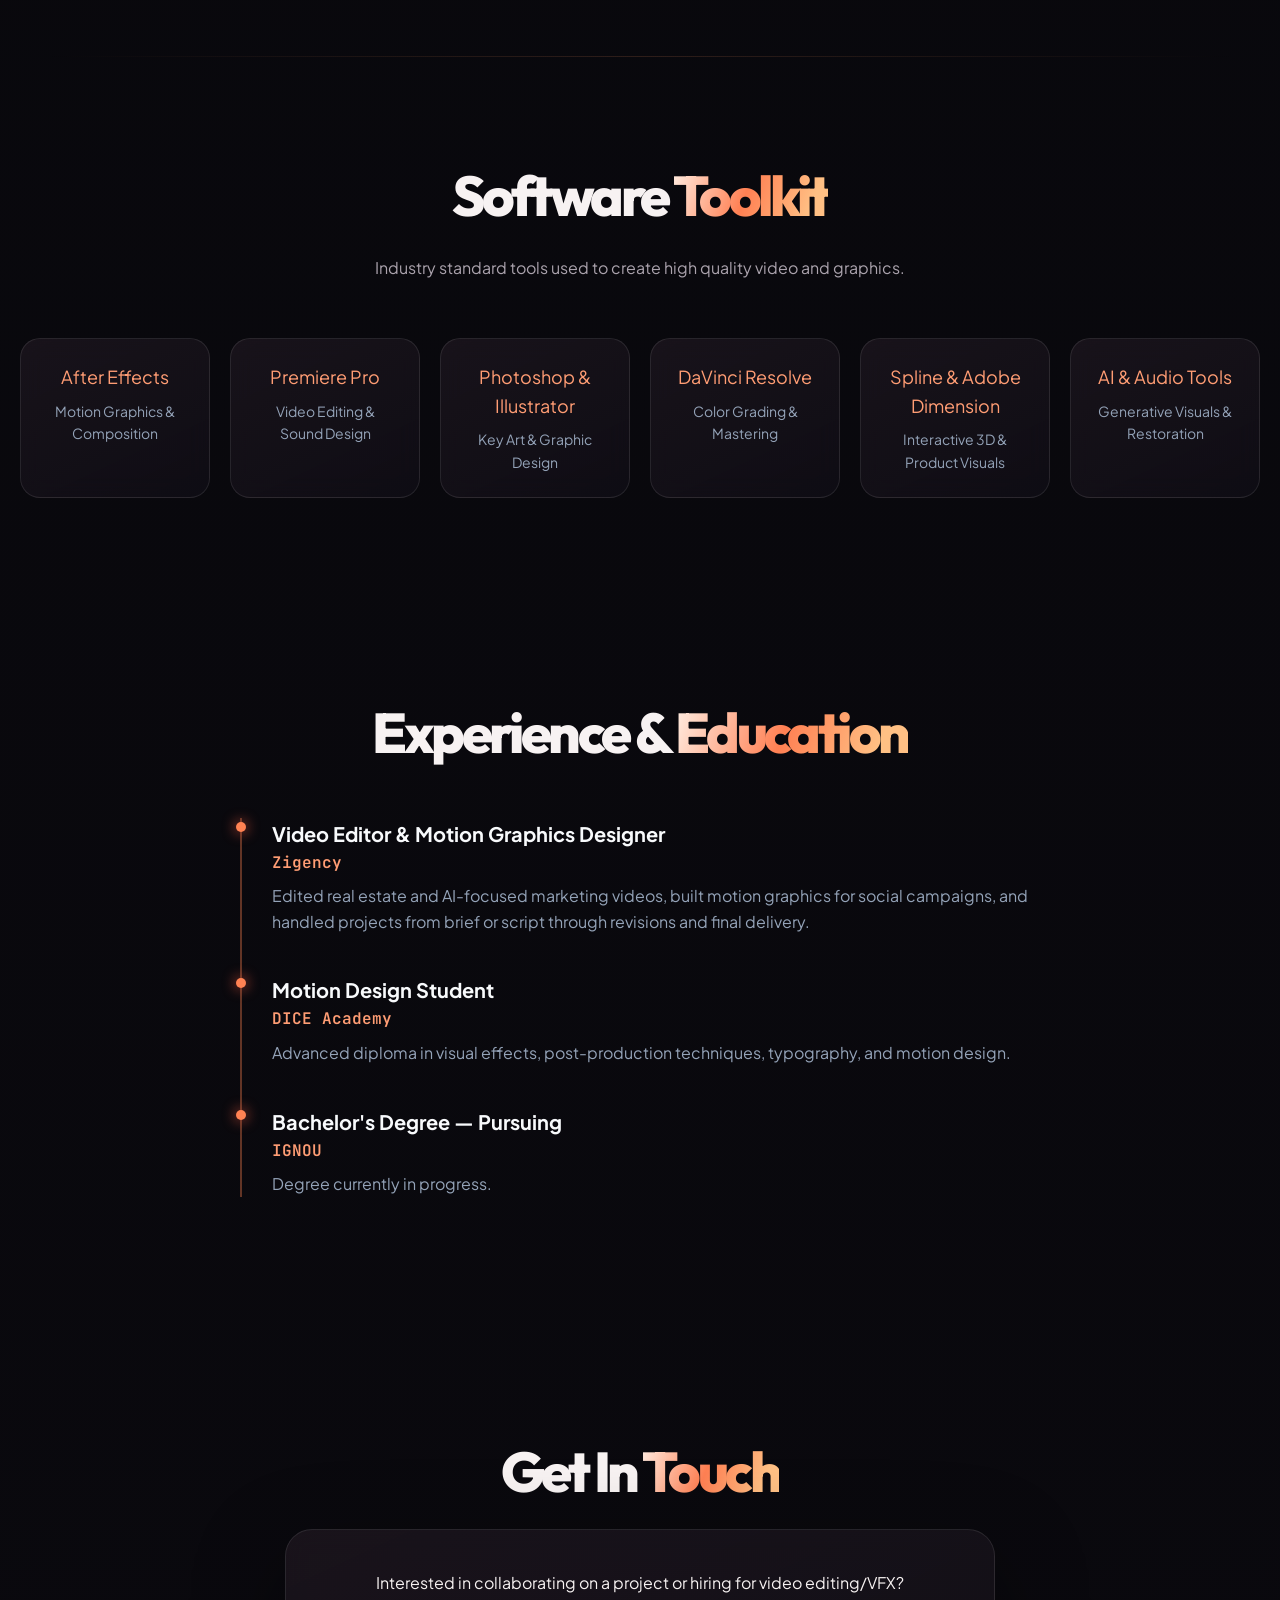
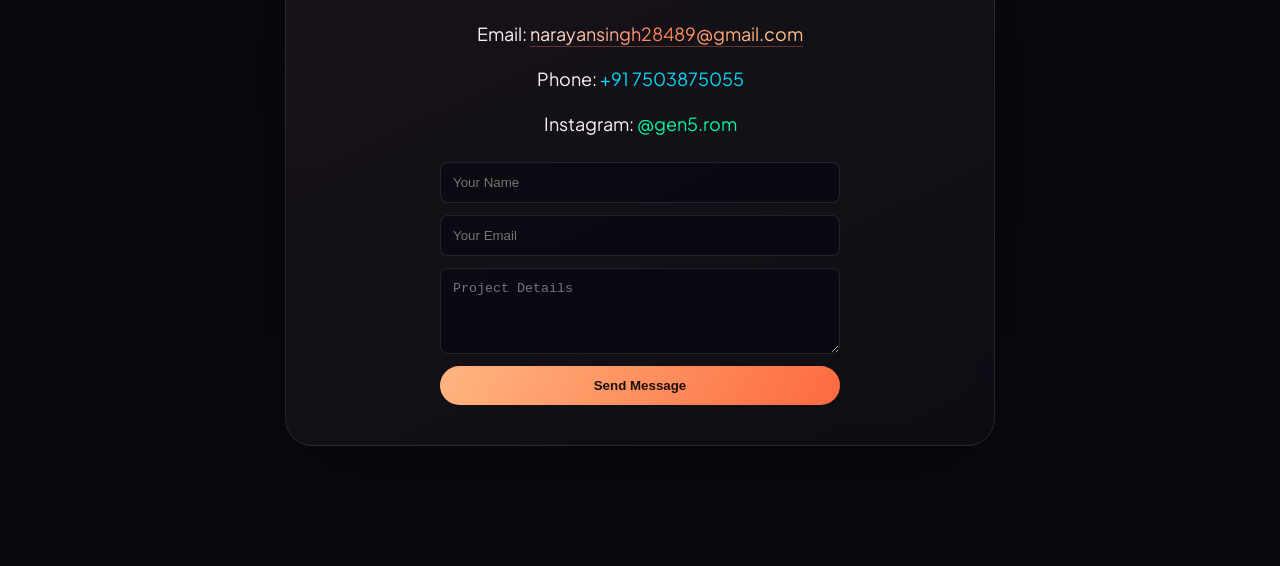
==== commit 244796ba: "Wire cinematic dragon renderer and import map into live Cyber website" ====
--- a/index.html
+++ b/index.html
@@ -83,6 +83,7 @@
     }
   </style>
   <link rel="stylesheet" href="./assets/dragon-forge.css?v=2">
+  <link rel="stylesheet" href="./assets/dragon-v3.css?v=4-cinematic">
 </head>
 <body>
   <header>
@@ -106,9 +107,9 @@
     <section id="dragon" class="dragon-forge" aria-label="Interactive 3D robotic dragon experience">
       <div class="dragon-wrap">
         <div class="dragon-copy">
-          <div class="dragon-eyebrow"><i></i> GEN5ROM EXPERIMENT / 001</div>
+          <div class="dragon-eyebrow"><i></i> GEN5ROM / CINEMATIC INTERACTIVE LAB</div>
           <h1>DRAGON<span>FORGE.</span></h1>
-          <p class="dragon-desc">Forged in obsidian and crimson, with scaled skin, sweeping horns and enormous living wings. Follow its gaze, unleash the inferno and take control of a dragon that feels alive.</p>
+          <p class="dragon-desc">Meet an unmistakable dragon, sculpted in shadow and lit by fire. Explore the creature in 360°, provoke its inferno and experience a cinematic 3D world.</p>
           <div class="dragon-actions">
             <button type="button" id="dragonStart" class="dragon-action">AWAKEN THE DRAGON <span aria-hidden="true">↗</span></button>
             <a class="dragon-action ghost" href="#portfolio">EXPLORE WORK <span aria-hidden="true">↓</span></a>
@@ -119,7 +120,7 @@
           <div id="dragonStandby" class="dragon-standby" aria-hidden="true"><div class="dragon-standby-art"><strong>⟡</strong></div></div>
           <div class="dragon-stage-tags" aria-hidden="true">
             <div class="dragon-chip">ENTITY / 001<span>PYRØ — THE FIREKEEPER</span></div>
-            <div class="dragon-chip">SIGNAL / LIVE<span>OBSIDIAN · ANCIENT · ALIVE</span></div>
+            <div class="dragon-chip">SIGNAL / LIVE<span>SHADOW · FIRE · CINEMA</span></div>
           </div>
           <div class="dragon-viewport-status" hidden aria-live="polite">LIVE INTERACTION<strong id="dragonState">SENTINEL / IDLE</strong></div>
           <div class="dragon-controls" id="dragonControls" hidden>
@@ -129,11 +130,11 @@
             <button type="button" class="dragon-control" id="dragonReset">↺ RESET</button>
           </div>
         </div>
-        <div class="dragon-index">PROJECT NO. 001 / ORGANIC 3D CREATURE STUDY</div>
+        <div class="dragon-index">NO. 001 / DRAGON SCULPT & INTERACTIVE EXPERIENCE</div>
       </div>
       <div class="dragon-stats" aria-label="Dragon experience details">
         <div class="dragon-stat"><strong>360°</strong><span>Mouse-driven orbit</span></div>
-        <div class="dragon-stat"><strong>3D</strong><span>Layered flame & ember physics</span></div>
+        <div class="dragon-stat"><strong>3D</strong><span>Cinematic fire & ember FX</span></div>
         <div class="dragon-stat"><strong id="dragonCount">00</strong><span>Fire attacks triggered</span></div>
       </div>
     </section>
@@ -425,6 +426,9 @@
       body.innerHTML = '';
     }
   </script>
-  <script type="module" src="./assets/dragon-forge.js?v=3-organic"></script>
+  <script type="importmap">
+  {"imports":{"three":"https://cdn.jsdelivr.net/npm/three@0.170.0/build/three.module.js","three/addons/":"https://cdn.jsdelivr.net/npm/three@0.170.0/examples/jsm/"}}
+</script>
+<script type="module" src="./assets/dragon-v3.js?v=4-cinematic"></script>
 </body>
 </html>
--- a/assets/dragon-v3.css
+++ b/assets/dragon-v3.css
@@ -0,0 +1,94 @@
+/* DRAGON FORGE V3 — museum-grade cinematic direction. Scoped to Cyber only. */
+:root { --ember:#cf603b; --ember-hot:#f8b481; }
+.dragon-forge {
+  min-height:830px;
+  background:
+    radial-gradient(ellipse 62% 74% at 69% 44%,rgba(166,66,36,.16),transparent 72%),
+    radial-gradient(ellipse 60% 80% at 78% 86%,rgba(42,22,40,.33),transparent 70%),
+    linear-gradient(128deg,#07070b 8%,#100c10 55%,#100b0e);
+  border-bottom:1px solid rgba(255,214,185,.11);
+}
+.dragon-forge::before{
+  background:
+    linear-gradient(0deg,rgba(7,6,10,.88),transparent 34%),
+    repeating-linear-gradient(90deg,transparent 0,transparent 158px,rgba(202,96,62,.018) 159px);
+  mask-image:none;
+}
+.dragon-forge::after {box-shadow:inset 0 -90px 100px -65px #050408c9,inset 0 40px 70px -45px #03020699;}
+.dragon-wrap{min-height:825px;grid-template-columns:minmax(340px,.80fr) minmax(570px,1.35fr);max-width:1500px;}
+.dragon-copy{padding-top:65px;padding-bottom:88px;}
+.dragon-eyebrow{font-size:10px;letter-spacing:.22em;color:#d39b79;}
+.dragon-eyebrow i{background:#d57a50;}
+.dragon-copy h1{font-size:clamp(80px,11.1vw,170px);letter-spacing:-.107em;line-height:.79;}
+.dragon-copy h1 span{color:#d8a18b;-webkit-text-stroke:0;text-shadow:0 0 90px #d36d4324;}
+.dragon-copy .dragon-desc{
+  color:#bfb2b1;max-width:385px;font-size:14px;
+  line-height:1.95;margin-top:40px;margin-bottom:30px;
+}
+.dragon-action{background:linear-gradient(120deg,#f3c39c,#da764f);border:1px solid #ffe1b055;color:#1b100f;box-shadow:0 14px 36px #9f321f36;}
+.dragon-action.ghost{background:rgba(255,244,235,.045);color:#dfd5d0;border-color:rgba(255,222,201,.23);box-shadow:none;}
+.dragon-action.ghost:hover{color:#ffb287;}
+.dragon-stage{min-height:825px;overflow:hidden;cursor:grab;}
+.dragon-stage::before {
+  content:'';pointer-events:none;position:absolute;inset:0;z-index:1;
+  background:radial-gradient(ellipse 56% 50% at 50% 55%,transparent 35%,rgba(4,3,7,.5) 91%);
+}
+.dragon-stage canvas{z-index:0;filter:contrast(1.035) saturate(.95);}
+.dragon-stage-tags{padding:38px 33px;}
+.dragon-chip{border-color:rgba(253,193,151,.21);color:#d9a689;letter-spacing:.16em;background:rgba(12,9,15,.56);}
+.dragon-chip span{color:#f6e8e2;}
+.dragon-viewport-status{right:35px;bottom:104px;color:#b69e95;font-size:9px;}
+.dragon-viewport-status strong{color:#f5bc98;font-size:13px;letter-spacing:.15em;}
+.dragon-controls{right:27px;bottom:30px;}
+.dragon-control{
+  background:rgba(17,12,18,.84);
+  color:#ead7c9;border:1px solid rgba(237,174,136,.21);
+  border-radius:99px;min-height:43px;padding:12px 17px;
+}
+.dragon-control:hover {background:rgba(139,55,34,.32);color:#fff0df;border-color:rgba(248,173,125,.68);}
+.dragon-standby-art{background:radial-gradient(circle,#c65b2b22,transparent 65%);}
+.dragon-standby-art::before,.dragon-standby-art::after{border-color:#ff96652b;box-shadow:inset 0 0 55px #ed764011,0 0 90px #db442017;}
+.dragon-standby-art strong{color:#bf7d64;text-shadow:0 0 60px #c6653b77;}
+.dragon-stats{background:#0d0a10;border-color:#f5d1b219;}
+.dragon-stat{border-color:#f5d1b219;}
+.dragon-stat strong{font-size:27px;color:#f1af82;}
+.dragon-stat span{color:#8c7c7e;}
+.dragon-micro{color:#938180;}
+#dragonMessage{color:#b49e91;font-size:10px;line-height:1.75;}
+/* Better secondary content: quieter, editorial, less glowing-card clutter */
+.showreel-section,.portfolio-section,.toolkit-section,.timeline-section,.contact-section{max-width:1240px;}
+.section-title{font-weight:800;letter-spacing:-.064em;text-wrap:balance;}
+.section-desc{margin-bottom:55px;line-height:1.8;}
+.portfolio-grid {gap:22px;}
+.portfolio-card {background:linear-gradient(155deg,#1c1519,#100d13);border:1px solid #ffffff15;}
+.portfolio-card:hover{transform:translateY(-4px);border-color:#db9c7766;box-shadow:0 30px 55px #0007;}
+.glass-card:hover{transform:translateY(-2px);}
+.hero-portrait-card{border-radius:20px;filter:none;}
+@media (max-width:1200px) {
+ .dragon-wrap{grid-template-columns:minmax(305px,.86fr) minmax(480px,1.15fr);}
+ .dragon-copy h1{font-size:clamp(70px,11vw,142px);}
+}
+@media (max-width:800px) {
+ .dragon-forge{min-height:unset;}
+ .dragon-wrap{display:flex;flex-direction:column;min-height:unset;}
+ .dragon-copy{padding:60px 25px 12px;}
+ .dragon-copy h1{font-size:clamp(81px,14.7vw,133px);}
+ .dragon-copy .dragon-desc{margin:26px 0 25px;}
+ .dragon-stage{height:620px;min-height:620px;}
+ .dragon-stage-tags{padding:17px;}
+ .dragon-controls{left:12px;right:12px;bottom:16px;}
+ .dragon-viewport-status{bottom:111px;right:18px;}
+}
+@media(max-width:540px){
+ .dragon-copy{padding:43px 20px 6px;}
+ .dragon-copy h1{font-size:clamp(78px,18.4vw,110px);}
+ .dragon-copy h1 span{-webkit-text-stroke:0;}
+ .dragon-stage{height:520px;min-height:520px;}
+ .dragon-standby-art{width:68%;}
+ .dragon-stage-tags{padding:12px;}
+ .dragon-viewport-status{bottom:118px;font-size:8px;}
+ .dragon-control{font-size:9px;padding:11px 8px;min-width:calc(50% - 6px);flex:0 0 calc(50% - 6px);}
+ .dragon-controls{gap:8px;}
+ .dragon-stat strong{font-size:20px;}
+}
+@media(prefers-reduced-motion:reduce){.dragon-stage canvas{filter:none;}}
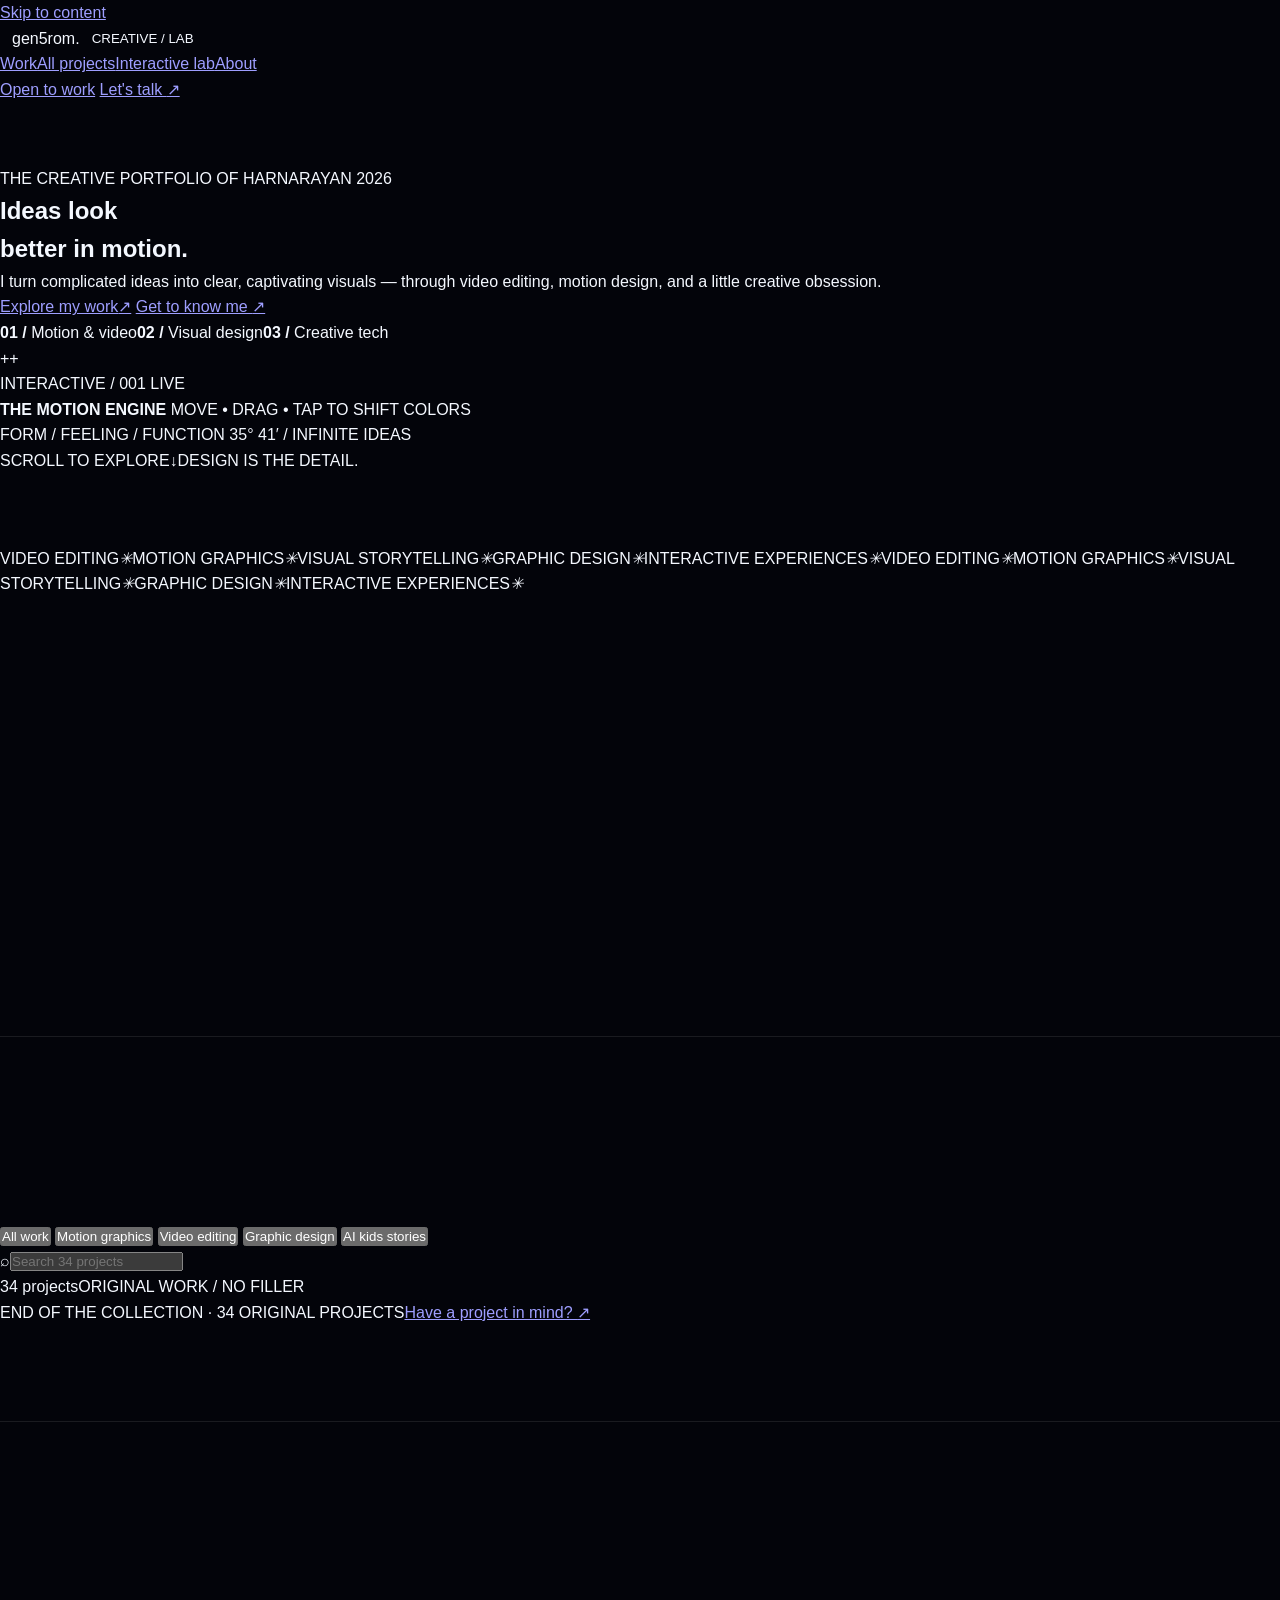
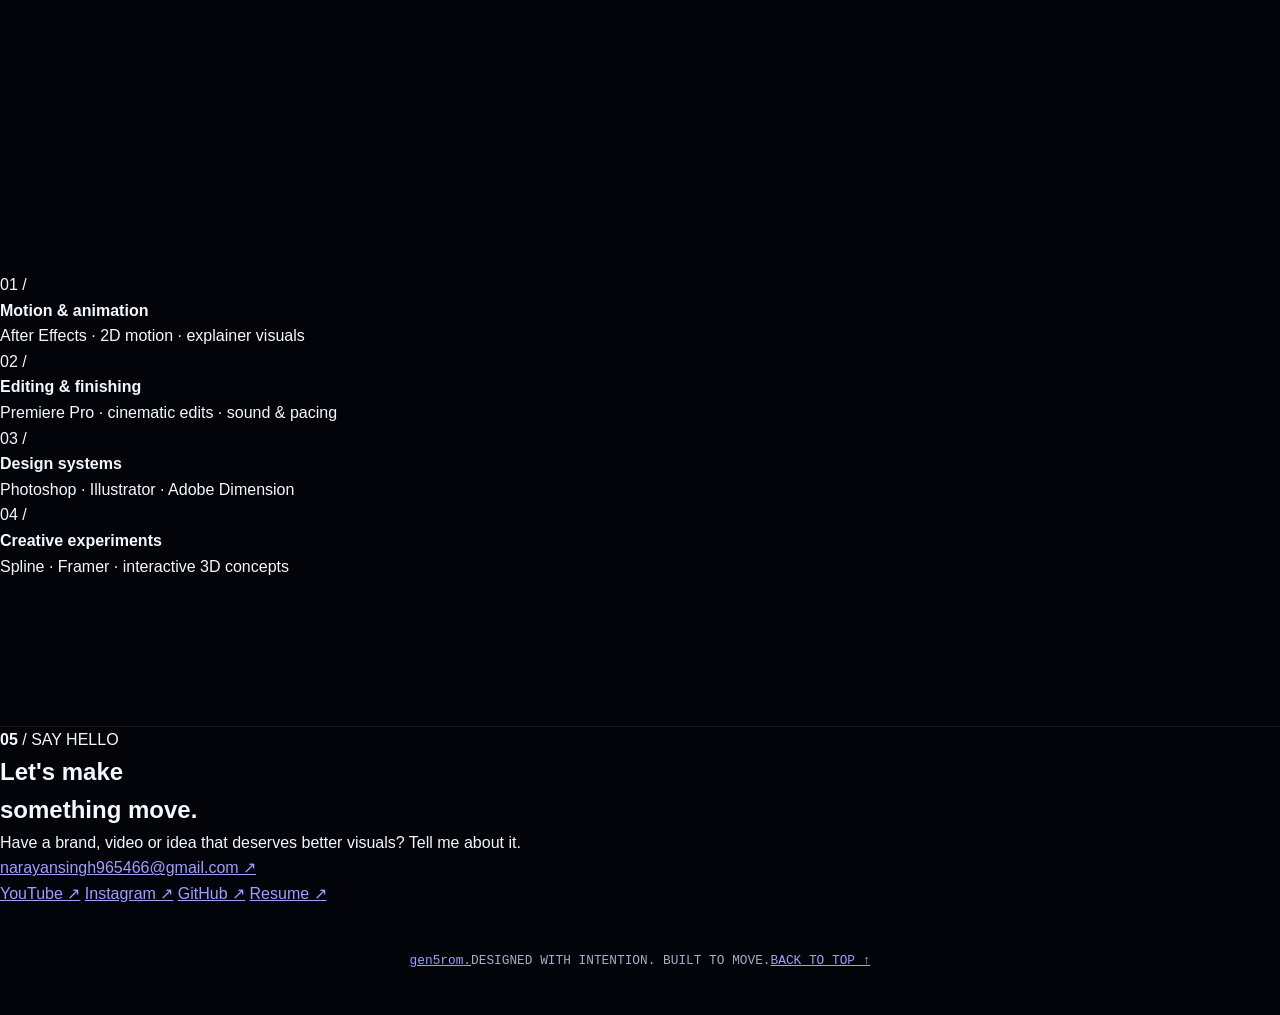
==== commit 6d12f185: "Rebuild GEN5ROM CYBER HTML as cinematic SaaS glow portfolio with full archive" ====
--- a/index.html
+++ b/index.html
@@ -1,434 +1,183 @@
-<!DOCTYPE html>
+<!doctype html>
 <html lang="en">
 <head>
-  <meta charset="UTF-8">
-  <meta name="viewport" content="width=device-width, initial-scale=1.0">
-  <title>GEN5ROM CYBER — Harnarayan | Motion Designer & Interactive 3D</title>
-  <meta name="description" content="Explore Harnarayan's motion design and video editing portfolio, plus Dragon Forge: a real-time interactive 3D mechanical dragon.">
-  <meta name="theme-color" content="#09080e">
-  <meta property="og:title" content="GEN5ROM CYBER — Dragon Forge">
-  <meta property="og:description" content="An interactive sculpted dragon with living wings, responsive eyes and cinematic fire, alongside a motion design portfolio.">
+  <meta charset="utf-8">
+  <meta name="viewport" content="width=device-width,initial-scale=1,viewport-fit=cover">
+  <meta name="theme-color" content="#08080e">
+  <meta name="description" content="Harnarayan — video editor, motion designer and visual storyteller. Explore 34 motion, video, AI and graphic design projects.">
+  <meta property="og:title" content="GEN5ROM / Harnarayan — Made to Move">
+  <meta property="og:description" content="Motion. Design. Stories that stay. A selected portfolio and 34 real projects.">
+  <meta property="og:type" content="website">
+  <meta name="color-scheme" content="dark">
+  <title>GEN5ROM / Harnarayan — Motion & Visual Stories</title>
+  <link rel="icon" type="image/svg+xml" href="data:image/svg+xml,%3Csvg xmlns='http://www.w3.org/2000/svg' viewBox='0 0 64 64'%3E%3Crect width='64' height='64' rx='17' fill='%230e0d15'/%3E%3Cpath d='M13 17h38v7H22v16h29v7H13z' fill='%23ff617b'/%3E%3C/svg%3E">
   <link rel="preconnect" href="https://fonts.googleapis.com">
   <link rel="preconnect" href="https://fonts.gstatic.com" crossorigin>
-  <link href="https://fonts.googleapis.com/css2?family=JetBrains+Mono:wght@400;500;600;700&family=Outfit:wght@500;700;800;900&family=Plus+Jakarta+Sans:wght@400;500;600;700;800&display=swap" rel="stylesheet">
-  <style>
-    * { box-sizing: border-box; margin: 0; padding: 0; }
-    body { background-color: #060811; color: #e2e8f0; font-family: 'Plus Jakarta Sans', system-ui, -apple-system, sans-serif; line-height: 1.6; overflow-x: hidden; }
-    h1, h2, h3, h4, h5, h6 { font-family: 'Outfit', system-ui, -apple-system, sans-serif; font-weight: 800; letter-spacing: -0.025em; }
-    .badge, .label, code { font-family: 'JetBrains Mono', monospace; }
-    a { color: inherit; text-decoration: none; }
-    .container { max-width: 1200px; margin: 0 auto; padding: 0 24px; }
-    .glass-card { background: rgba(16, 22, 40, 0.78); backdrop-filter: blur(12px); border: 1px solid rgba(255, 255, 255, 0.08); border-radius: 20px; transition: all 0.3s ease; }
-    .glass-card:hover { border-color: rgba(0, 245, 160, 0.4); transform: translateY(-4px); box-shadow: 0 12px 30px rgba(0, 245, 160, 0.1); }
-    .gradient-text { background: linear-gradient(135deg, #00f5a0 0%, #00d9f5 100%); -webkit-background-clip: text; -webkit-text-fill-color: transparent; }
-    .btn-emerald { background: linear-gradient(135deg, #00f5a0 0%, #00d9f5 100%); color: #060811; font-weight: 700; padding: 12px 28px; border-radius: 12px; border: none; cursor: pointer; display: inline-flex; align-items: center; gap: 8px; transition: all 0.3s ease; }
-    .btn-emerald:hover { opacity: 0.9; transform: translateY(-2px); box-shadow: 0 8px 20px rgba(0, 245, 160, 0.3); }
-    .btn-outline { background: transparent; border: 1px solid rgba(0, 245, 160, 0.4); color: #00f5a0; font-weight: 600; padding: 12px 28px; border-radius: 12px; cursor: pointer; transition: all 0.3s ease; }
-    .btn-outline:hover { background: rgba(0, 245, 160, 0.1); }
-    header { position: sticky; top: 0; z-index: 100; background: rgba(6, 8, 17, 0.85); backdrop-filter: blur(16px); border-bottom: 1px solid rgba(255, 255, 255, 0.05); }
-    .nav-inner { display: flex; align-items: center; justify-content: space-between; height: 80px; }
-    .logo { font-size: 24px; font-weight: 800; }
-    .nav-links { display: flex; gap: 32px; list-style: none; align-items: center; }
-    .nav-links a { font-weight: 600; color: #94a3b8; transition: color 0.2s; }
-    .nav-links a:hover { color: #00f5a0; }
-    .nav-user { display: flex; align-items: center; gap: 12px; }
-    .avatar-40 { width: 40px; height: 40px; border-radius: 50%; object-fit: cover; border: 2px solid #00f5a0; }
-    .hero { padding: 80px 0 100px; display: grid; grid-template-columns: 1fr 380px; gap: 60px; align-items: center; }
-    .hero-title { font-size: 56px; line-height: 1.1; margin-bottom: 24px; }
-    .hero-subtitle { font-size: 18px; color: #94a3b8; margin-bottom: 36px; max-width: 600px; }
-    .hero-actions { display: flex; gap: 16px; align-items: center; }
-    .hero-portrait-card { width: 100%; max-width: 380px; aspect-ratio: 4/4.3; object-fit: cover; border-radius: 18px; border: 1px solid rgba(0, 245, 160, 0.3); box-shadow: 0 20px 40px rgba(0, 0, 0, 0.5); }
-    .showreel-section { padding: 80px 0; }
-    .section-title { font-size: 36px; margin-bottom: 16px; text-align: center; }
-    .section-desc { text-align: center; color: #94a3b8; margin-bottom: 40px; }
-    .showreel-player { position: relative; width: 100%; aspect-ratio: 16/9; border-radius: 20px; overflow: hidden; margin-bottom: 24px; border: 1px solid rgba(255, 255, 255, 0.1); }
-    .showreel-player iframe { width: 100%; height: 100%; border: none; }
-    .playlist-grid { display: grid; grid-template-columns: repeat(auto-fill, minmax(180px, 1fr)); gap: 12px; }
-    .playlist-btn { background: rgba(16, 22, 40, 0.6); border: 1px solid rgba(255, 255, 255, 0.08); padding: 12px; border-radius: 12px; color: #cbd5e1; cursor: pointer; text-align: left; font-size: 14px; font-weight: 600; transition: all 0.2s; }
-    .playlist-btn:hover, .playlist-btn.active { background: rgba(0, 245, 160, 0.15); border-color: #00f5a0; color: #00f5a0; }
-    .portfolio-section { padding: 80px 0; }
-    .filter-bar { display: flex; justify-content: center; gap: 12px; margin-bottom: 40px; flex-wrap: wrap; }
-    .filter-btn { background: rgba(16, 22, 40, 0.8); border: 1px solid rgba(255, 255, 255, 0.1); color: #94a3b8; padding: 10px 20px; border-radius: 30px; cursor: pointer; font-weight: 600; transition: all 0.2s; }
-    .filter-btn:hover, .filter-btn.active { background: #00f5a0; color: #060811; }
-    .portfolio-grid { display: grid; grid-template-columns: repeat(3, 1fr); gap: 24px; }
-    .portfolio-card { position: relative; border-radius: 16px; overflow: hidden; background: rgba(16, 22, 40, 0.78); border: 1px solid rgba(255, 255, 255, 0.08); cursor: pointer; transition: all 0.3s; }
-    .portfolio-card:hover { transform: translateY(-6px); border-color: #00f5a0; box-shadow: 0 12px 30px rgba(0, 245, 160, 0.15); }
-    .portfolio-thumb { width: 100%; aspect-ratio: 16/9; object-fit: cover; display: block; }
-    .portfolio-info { padding: 16px; }
-    .portfolio-cat { font-size: 12px; color: #00f5a0; text-transform: uppercase; font-family: 'JetBrains Mono', monospace; margin-bottom: 4px; }
-    .portfolio-title { font-size: 16px; font-weight: 700; color: #f8fafc; }
-    .modal { display: none; position: fixed; inset: 0; z-index: 1000; background: rgba(6, 8, 17, 0.95); backdrop-filter: blur(10px); justify-content: center; align-items: center; padding: 24px; }
-    .modal.active { display: flex; }
-    .modal-content { max-width: 900px; width: 100%; max-height: 90vh; position: relative; }
-    .modal-close { position: absolute; top: -40px; right: 0; color: #fff; font-size: 32px; cursor: pointer; }
-    .toolkit-section { padding: 80px 0; }
-    .toolkit-grid { display: grid; grid-template-columns: repeat(auto-fill, minmax(180px, 1fr)); gap: 20px; }
-    .skill-card { padding: 24px; text-align: center; }
-    .skill-title { font-size: 18px; color: #00f5a0; margin-bottom: 8px; }
-    .timeline-section { padding: 80px 0; }
-    .timeline { max-width: 800px; margin: 0 auto; position: relative; border-left: 2px solid rgba(0, 245, 160, 0.3); padding-left: 30px; }
-    .timeline-item { margin-bottom: 40px; position: relative; }
-    .timeline-item::before { content: ''; position: absolute; left: -36px; top: 4px; width: 10px; height: 10px; border-radius: 50%; background: #00f5a0; box-shadow: 0 0 10px #00f5a0; }
-    .timeline-role { font-size: 20px; font-weight: 700; color: #f8fafc; }
-    .timeline-company { color: #00d9f5; font-weight: 600; font-family: 'JetBrains Mono', monospace; margin-bottom: 8px; }
-    .contact-section { padding: 80px 0; text-align: center; }
-    .contact-card { max-width: 600px; margin: 0 auto; padding: 40px; }
-    .contact-info { display: flex; flex-direction: column; gap: 16px; margin: 24px 0; font-size: 18px; }
-    @media (max-width: 900px) {
-      .hero { grid-template-columns: 1fr; }
-      .portfolio-grid { grid-template-columns: repeat(2, 1fr); }
-    }
-    @media (max-width: 600px) {
-      .portfolio-grid { grid-template-columns: 1fr; }
-    }
-  </style>
-  <link rel="stylesheet" href="./assets/dragon-forge.css?v=2">
-  <link rel="stylesheet" href="./assets/dragon-v3.css?v=4-cinematic">
+  <link href="https://fonts.googleapis.com/css2?family=DM+Mono:wght@400;500&family=Manrope:wght@400;500;600;700;800&family=Space+Grotesk:wght@400;500;600;700&display=swap" rel="stylesheet">
+  <link rel="stylesheet" href="./style.css?v=cyber-v5">
+  <script src="./portfolio-data.js?v=cyber-v5" defer></script>
+  <script src="./script.js?v=cyber-v5" defer></script>
 </head>
 <body>
-  <header>
-    <div class="container nav-inner">
-      <div class="logo gradient-text">GEN5ROM CYBER</div>
-      <ul class="nav-links">
-        <li><a href="#dragon">Dragon Forge</a></li>
-        <li><a href="#showreel">Showreel</a></li>
-        <li><a href="#portfolio">Portfolio</a></li>
-        <li><a href="#toolkit">Toolkit</a></li>
-        <li><a href="#experience">Experience</a></li>
-        <li><a href="#contact">Contact</a></li>
-      </ul>
-      <div class="nav-user">
-        <img src="assets/harnarayan-profile.webp" alt="Harnarayan" class="avatar-40">
+  <div class="ambient" aria-hidden="true">
+    <span class="aura a1"></span><span class="aura a2"></span><span class="aura a3"></span>
+    <div class="noise"></div>
+  </div>
+  <div class="scroll-progress" id="scrollProgress" aria-hidden="true"></div>
+  <a class="skip-link" href="#main">Skip to content</a>
+  <header class="site-header" id="top">
+    <div class="header-inner wrap">
+      <a href="#top" class="brand" aria-label="GEN5ROM home">
+        <span class="brand-symbol"><span></span><span></span><span></span></span>
+        <span class="brand-type">gen<span>5</span>rom<span class="brand-dot">.</span></span>
+        <small>CREATIVE / LAB</small>
+      </a>
+      <nav class="desktop-nav" aria-label="Main navigation">
+        <a href="#work">Work</a><a href="#all-work">All projects</a><a href="#lab">Interactive lab</a><a href="#about">About</a>
+      </nav>
+      <div class="header-actions">
+        <a class="availability" href="#contact"><i></i> Open to work</a>
+        <a class="header-contact" href="#contact">Let's talk <span aria-hidden="true">↗</span></a>
+        <button class="mobile-menu-btn" id="mobileMenuBtn" aria-controls="mobileMenu" aria-expanded="false" aria-label="Open navigation"><span></span><span></span></button>
       </div>
     </div>
+    <nav class="mobile-menu" id="mobileMenu" aria-label="Mobile navigation" hidden>
+      <a href="#work">Selected work <span>↗</span></a>
+      <a href="#all-work">Every project <span>↗</span></a>
+      <a href="#lab">Interactive lab <span>↗</span></a>
+      <a href="#about">About me <span>↗</span></a>
+      <a href="#contact">Let's talk <span>↗</span></a>
+    </nav>
   </header>
-  <main>
-    
-    <section id="dragon" class="dragon-forge" aria-label="Interactive 3D robotic dragon experience">
-      <div class="dragon-wrap">
-        <div class="dragon-copy">
-          <div class="dragon-eyebrow"><i></i> GEN5ROM / CINEMATIC INTERACTIVE LAB</div>
-          <h1>DRAGON<span>FORGE.</span></h1>
-          <p class="dragon-desc">Meet an unmistakable dragon, sculpted in shadow and lit by fire. Explore the creature in 360°, provoke its inferno and experience a cinematic 3D world.</p>
-          <div class="dragon-actions">
-            <button type="button" id="dragonStart" class="dragon-action">AWAKEN THE DRAGON <span aria-hidden="true">↗</span></button>
-            <a class="dragon-action ghost" href="#portfolio">EXPLORE WORK <span aria-hidden="true">↓</span></a>
+  <main id="main">
+    <section class="hero wrap" id="hero">
+      <div class="hero-copy">
+        <div class="micro-label"><span class="spark-dot"></span> THE CREATIVE PORTFOLIO OF HARNARAYAN <span class="subtle-line"></span> 2026</div>
+        <h1>Ideas look<br>better <span class="glow-type">in motion<span class="period">.</span></span></h1>
+        <p class="hero-description">I turn complicated ideas into clear, captivating visuals — through video editing, motion design, and a little creative obsession.</p>
+        <div class="hero-ctas">
+          <a class="primary-cta" href="#work"><span>Explore my work</span><span class="cta-arrow" aria-hidden="true">↗</span></a>
+          <a class="text-cta" href="#about">Get to know me <span aria-hidden="true">↗</span></a>
+        </div>
+        <div class="hero-meta"><span><b>01 /</b> Motion & video</span><span><b>02 /</b> Visual design</span><span><b>03 /</b> Creative tech</span></div>
+      </div>
+      <div class="hero-art" id="orbStage" aria-label="Interactive luminous gradient sculpture; move or drag to rotate">
+        <div class="hero-art-inner">
+          <div class="orb-halo"></div>
+          <div class="orb-perspective" id="orbPerspective">
+            <div class="orb-body">
+              <div class="orb-core"></div><div class="orb-sheen"></div>
+              <div class="orb-texture"></div>
+              <div class="orbit orbit-a"></div><div class="orbit orbit-b"></div><div class="orbit orbit-c"></div>
+              <div class="orbit-lines orbit-lines-a"></div>
+            </div>
           </div>
-          <p class="dragon-micro" id="dragonMessage" role="status">INTERACTIVE WEBGL EXPERIMENT · LOADS ON DEMAND · OPTIMIZED FOR MOBILE</p>
-        </div>
-        <div id="dragonStage" class="dragon-stage" aria-label="3D robotic dragon interactive stage">
-          <div id="dragonStandby" class="dragon-standby" aria-hidden="true"><div class="dragon-standby-art"><strong>⟡</strong></div></div>
-          <div class="dragon-stage-tags" aria-hidden="true">
-            <div class="dragon-chip">ENTITY / 001<span>PYRØ — THE FIREKEEPER</span></div>
-            <div class="dragon-chip">SIGNAL / LIVE<span>SHADOW · FIRE · CINEMA</span></div>
-          </div>
-          <div class="dragon-viewport-status" hidden aria-live="polite">LIVE INTERACTION<strong id="dragonState">SENTINEL / IDLE</strong></div>
-          <div class="dragon-controls" id="dragonControls" hidden>
-            <button type="button" class="dragon-control" id="dragonFire" title="Make the dragon breathe fire (F)">🔥 BREATH FIRE · F</button>
-            <button type="button" class="dragon-control" id="dragonRoar" title="Roar (R)">◈ ROAR · R</button>
-            <button type="button" class="dragon-control" id="dragonMode" title="Toggle berserk mode (Space)">✦ BERSERK · SPACE</button>
-            <button type="button" class="dragon-control" id="dragonReset">↺ RESET</button>
+          <span class="art-cross art-cross-one">+</span><span class="art-cross art-cross-two">+</span>
+          <div class="orbit-caption">
+            <div class="orbit-caption-top"><span class="live-indicator"></span> INTERACTIVE / 001 <span>LIVE</span></div>
+            <strong>THE MOTION ENGINE</strong>
+            <span class="orbit-caption-footer">MOVE • DRAG • TAP TO SHIFT COLORS</span>
           </div>
         </div>
-        <div class="dragon-index">NO. 001 / DRAGON SCULPT & INTERACTIVE EXPERIENCE</div>
+        <span class="art-axis art-axis-left">FORM / FEELING / FUNCTION</span>
+        <span class="art-axis art-axis-right">35° 41′ / INFINITE IDEAS</span>
       </div>
-      <div class="dragon-stats" aria-label="Dragon experience details">
-        <div class="dragon-stat"><strong>360°</strong><span>Mouse-driven orbit</span></div>
-        <div class="dragon-stat"><strong>3D</strong><span>Cinematic fire & ember FX</span></div>
-        <div class="dragon-stat"><strong id="dragonCount">00</strong><span>Fire attacks triggered</span></div>
+      <div class="hero-bottom"><span>SCROLL TO EXPLORE</span><span class="scroll-glyph">↓</span><span>DESIGN IS THE DETAIL.</span></div>
+    </section>
+
+    <div class="ticker" aria-hidden="true"><div class="ticker-track"><span>VIDEO EDITING</span><i>✳</i><span>MOTION GRAPHICS</span><i>✳</i><span>VISUAL STORYTELLING</span><i>✳</i><span>GRAPHIC DESIGN</span><i>✳</i><span>INTERACTIVE EXPERIENCES</span><i>✳</i><span>VIDEO EDITING</span><i>✳</i><span>MOTION GRAPHICS</span><i>✳</i><span>VISUAL STORYTELLING</span><i>✳</i><span>GRAPHIC DESIGN</span><i>✳</i><span>INTERACTIVE EXPERIENCES</span><i>✳</i></div></div>
+
+    <section class="section wrap" id="work">
+      <div class="section-intro reveal">
+        <div><span class="eyebrow"><b>01</b> / SIGNATURE WORK</span><h2>Work that <span class="accent-serif">speaks.</span></h2></div>
+        <p>Each frame has a job. Here are three projects where visuals do the storytelling.</p>
+      </div>
+      <div class="featured-layout" id="featuredProjects" aria-label="Three featured portfolio projects">
+        <!-- Filled from the original GEN5ROM project catalogue -->
+      </div>
+      <div class="showreel-strip reveal">
+        <div class="strip-visual" aria-hidden="true"><div class="strip-play">▶</div><span>PLAY / THE STORY</span></div>
+        <div class="strip-copy"><span class="eyebrow">HANDPICKED REEL</span><h3>One minute of motion is worth a thousand words.</h3><p>Product explainers, storytelling and visual experimentation.</p></div>
+        <button type="button" class="round-arrow" id="reelBtn" aria-label="Play featured motion reel">↗</button>
       </div>
     </section>
 
-    <section class="hero container" id="about">
-      <div>
-        <span class="badge gradient-text" style="font-size: 14px; font-weight: 600; letter-spacing: 2px;">THE HUMAN BEHIND THE MACHINE</span>
-        <h1 class="hero-title">Visual stories, crafted with <span class="gradient-text">motion & imagination.</span></h1>
-        <p class="hero-subtitle">I’m Harnarayan, a video editor and motion graphics designer. I turn complicated ideas into clear stories through video editing, motion design, and interactive visuals.</p>
-        <div class="hero-actions">
-          <a href="#portfolio" class="btn-emerald">Explore Works</a>
-          <a href="assets/harnarayan-resume.pdf" class="btn-outline" target="_blank">Download Resume</a>
+    <section class="section wrap archive-section" id="all-work">
+      <div class="section-intro reveal">
+        <div><span class="eyebrow"><b>02</b> / THE ARCHIVE</span><h2>Every frame <span class="accent-serif">counts.</span></h2></div>
+        <p>The full collection from my original GEN5ROM portfolio. Nothing missing, just easier to explore.</p>
+      </div>
+      <div class="archive-toolbar">
+        <div class="filter-list" role="group" aria-label="Filter portfolio projects" id="filters">
+          <button class="filter active" data-filter="all" aria-pressed="true">All work</button>
+          <button class="filter" data-filter="motion" aria-pressed="false">Motion graphics</button>
+          <button class="filter" data-filter="video" aria-pressed="false">Video editing</button>
+          <button class="filter" data-filter="design" aria-pressed="false">Graphic design</button>
+          <button class="filter" data-filter="kids" aria-pressed="false">AI kids stories</button>
         </div>
+        <label class="search-box"><span aria-hidden="true">⌕</span><input id="projectSearch" type="search" placeholder="Search 34 projects" autocomplete="off" aria-label="Search projects"></label>
       </div>
-      <div>
-        <img src="assets/harnarayan-profile.webp" alt="Harnarayan" class="hero-portrait-card">
+      <div class="archive-status"><span id="resultsCount">34 projects</span><span>ORIGINAL WORK / NO FILLER</span></div>
+      <div id="projectGrid" class="project-grid" aria-live="polite"></div>
+      <p id="emptyResults" class="empty-results" hidden>No matches here. Try another search or category.</p>
+      <div class="archive-footer"><span>END OF THE COLLECTION · 34 ORIGINAL PROJECTS</span><a href="#contact">Have a project in mind? <span aria-hidden="true">↗</span></a></div>
+    </section>
+
+    <section class="section wrap lab-section" id="lab">
+      <div class="section-intro reveal">
+        <div><span class="eyebrow"><b>03</b> / INTERACTIVE PLAYGROUND</span><h2>Not just seen. <span class="accent-serif">Felt.</span></h2></div>
+        <p>Experimentation is part of the process. The hero sculpture reacts to you; archived 3D explorations open on demand.</p>
+      </div>
+      <div class="lab-grid">
+        <article class="lab-feature reveal"><div class="lab-glow"></div><span class="eyebrow">THE LIGHTWEIGHT EXPERIMENT</span><h3>Touch the<br><i>impossible.</i></h3><p>A responsive, no-download kinetic gradient object. Move your cursor, drag on mobile, or tap to change the color atmosphere.</p><a href="#orbStage">Play with the hero sculpture <span>↑</span></a><span class="lab-corner">CSS 3D / LIVE</span></article>
+        <div class="archived-labs" id="archivedLabs"></div>
       </div>
     </section>
-    <section id="showreel" class="showreel-section container">
-      <h2 class="section-title">Interactive <span class="gradient-text">Showreel</span></h2>
-      <p class="section-desc">Select a project below to load and view in high definition.</p>
-      <div class="showreel-player glass-card">
-        <iframe title="Portfolio video showreel" loading="lazy" id="main-player" allow="accelerometer; autoplay; clipboard-write; encrypted-media; gyroscope; picture-in-picture" allowfullscreen></iframe>
+
+    <section class="section wrap about-section" id="about">
+      <div class="section-intro reveal">
+        <div><span class="eyebrow"><b>04</b> / ABOUT ME</span><h2>Craft first. <span class="accent-serif">Always.</span></h2></div>
+        <p>Hi, I'm Harnarayan. An editor and motion designer who cares about the story as much as the visuals.</p>
       </div>
-      <div class="playlist-grid">
-        <button class="playlist-btn active" onclick="loadVideo('yDnmJa0fTsw', this)">01. SaaS Explainer</button>
-        <button class="playlist-btn" onclick="loadVideo('I5RlqsDqhug', this)">02. 360 Virtual Tour</button>
-        <button class="playlist-btn" onclick="loadVideo('7-2duY6fdzo', this)">03. Chainsaw Man Edit</button>
-        <button class="playlist-btn" onclick="loadVideo('v827BybYYxI', this)">04. Monster Energy 3D</button>
-        <button class="playlist-btn" onclick="loadVideo('1AOYe9wDsU4', this)">05. AI Engine Intro</button>
-        <button class="playlist-btn" onclick="loadVideo('7uWk-hbkJkY', this)">06. Architectural Review</button>
+      <div class="about-grid">
+        <article class="about-photo reveal"><img src="./assets/harnarayan-profile.webp" alt="Harnarayan, video editor and motion graphic designer" loading="lazy"><div class="portrait-gradient"></div><span class="about-photo-caption">HARNARAYAN / CREATIVE IN MOTION</span></article>
+        <div class="about-story reveal"><span class="micro-label">A LITTLE ABOUT THE PERSON BEHIND THE PIXELS</span><h3>I make the complex <span>feel simple.</span></h3><p>I work across editing, animated explainers, social media visuals and interactive experiments. My focus is turning a brief into something people actually want to watch.</p><p>My experience includes creative marketing and motion-led content at Zigency, alongside freelance and personal projects. I'm always looking to build, learn and make the next piece sharper than the last.</p><div class="about-links"><a href="./assets/harnarayan-resume.pdf" target="_blank" rel="noopener noreferrer">Read my resume ↗</a><a href="#contact">Work with me ↗</a></div></div>
       </div>
+      <div class="capability-grid">
+        <div class="capability"><span>01 /</span><h4>Motion & animation</h4><p>After Effects · 2D motion · explainer visuals</p></div>
+        <div class="capability"><span>02 /</span><h4>Editing & finishing</h4><p>Premiere Pro · cinematic edits · sound & pacing</p></div>
+        <div class="capability"><span>03 /</span><h4>Design systems</h4><p>Photoshop · Illustrator · Adobe Dimension</p></div>
+        <div class="capability"><span>04 /</span><h4>Creative experiments</h4><p>Spline · Framer · interactive 3D concepts</p></div>
+      </div>
+      <div class="process reveal"><span class="eyebrow">HOW I BUILD</span><div><strong>Discover</strong><span>→</span><strong>Storyboard</strong><span>→</span><strong>Animate</strong><span>→</span><strong>Refine</strong></div></div>
     </section>
-    <section id="portfolio" class="portfolio-section container">
-      <h2 class="section-title">Selected <span class="gradient-text">Portfolio</span></h2>
-      <p class="section-desc">Complete showcase of 15 commercial, VFX, motion, and design projects.</p>
-      <div class="filter-bar">
-        <button class="filter-btn active" onclick="filterCategory('all', this)">All Works (15)</button>
-        <button class="filter-btn" onclick="filterCategory('commercial', this)">Commercial Video (4)</button>
-        <button class="filter-btn" onclick="filterCategory('vfx', this)">Motion & 3D VFX (2)</button>
-        <button class="filter-btn" onclick="filterCategory('design', this)">Key Art & Design (9)</button>
-      </div>
-      <div class="portfolio-grid" id="portfolio-grid">
-        <div class="portfolio-card" data-cat="commercial" onclick="openLightbox('video', 'yDnmJa0fTsw')">
-          <img data-yt="yDnmJa0fTsw" alt="What is Zigency SaaS Explainer" class="portfolio-thumb yt-thumb">
-          <div class="portfolio-info">
-            <div class="portfolio-cat">Commercial Video</div>
-            <div class="portfolio-title">What is Zigency SaaS Explainer</div>
-          </div>
-        </div>
-        <div class="portfolio-card" data-cat="commercial" onclick="openLightbox('video', 'I5RlqsDqhug')">
-          <img data-yt="I5RlqsDqhug" alt="Zigency 360 Virtual Property Tour" class="portfolio-thumb yt-thumb">
-          <div class="portfolio-info">
-            <div class="portfolio-cat">Commercial Video</div>
-            <div class="portfolio-title">Zigency 360 Virtual Property Tour</div>
-          </div>
-        </div>
-        <div class="portfolio-card" data-cat="vfx" onclick="openLightbox('video', '7-2duY6fdzo')">
-          <img data-yt="7-2duY6fdzo" alt="Chainsaw Man Motion Graphics Edit" class="portfolio-thumb yt-thumb">
-          <div class="portfolio-info">
-            <div class="portfolio-cat">Motion & 3D VFX</div>
-            <div class="portfolio-title">Chainsaw Man Motion Graphics Edit</div>
-          </div>
-        </div>
-        <div class="portfolio-card" data-cat="vfx" onclick="openLightbox('video', 'v827BybYYxI')">
-          <img data-yt="v827BybYYxI" alt="Monster Energy 3D VFX Simulation" class="portfolio-thumb yt-thumb">
-          <div class="portfolio-info">
-            <div class="portfolio-cat">Motion & 3D VFX</div>
-            <div class="portfolio-title">Monster Energy 3D VFX Simulation</div>
-          </div>
-        </div>
-        <div class="portfolio-card" data-cat="commercial" onclick="openLightbox('video', '1AOYe9wDsU4')">
-          <img data-yt="1AOYe9wDsU4" alt="Meet Zigency One Team AI Engine" class="portfolio-thumb yt-thumb">
-          <div class="portfolio-info">
-            <div class="portfolio-cat">Commercial Video</div>
-            <div class="portfolio-title">Meet Zigency One Team AI Engine</div>
-          </div>
-        </div>
-        <div class="portfolio-card" data-cat="commercial" onclick="openLightbox('video', '7uWk-hbkJkY')">
-          <img data-yt="7uWk-hbkJkY" alt="Noida Mall Architectural Review" class="portfolio-thumb yt-thumb">
-          <div class="portfolio-info">
-            <div class="portfolio-cat">Commercial Video</div>
-            <div class="portfolio-title">Noida Mall Architectural Review</div>
-          </div>
-        </div>
-        <div class="portfolio-card" data-cat="design" onclick="openLightbox('image', 'assets/Spiderman-poster.webp')">
-          <img src="assets/Spiderman-poster.webp" alt="Spiderman Poster Design" class="portfolio-thumb">
-          <div class="portfolio-info">
-            <div class="portfolio-cat">Key Art & Design</div>
-            <div class="portfolio-title">Spiderman Concept Key Art</div>
-          </div>
-        </div>
-        <div class="portfolio-card" data-cat="design" onclick="openLightbox('image', 'assets/batman-poster.webp')">
-          <img src="assets/batman-poster.webp" alt="Batman Poster Design" class="portfolio-thumb">
-          <div class="portfolio-info">
-            <div class="portfolio-cat">Key Art & Design</div>
-            <div class="portfolio-title">The Dark Knight Artwork</div>
-          </div>
-        </div>
-        <div class="portfolio-card" data-cat="design" onclick="openLightbox('image', 'assets/gaming-laptop-ad.webp')">
-          <img src="assets/gaming-laptop-ad.webp" alt="Gaming Laptop Ad Design" class="portfolio-thumb">
-          <div class="portfolio-info">
-            <div class="portfolio-cat">Key Art & Design</div>
-            <div class="portfolio-title">Cyberpunk Gaming Laptop Commercial</div>
-          </div>
-        </div>
-        <div class="portfolio-card" data-cat="design" onclick="openLightbox('image', 'assets/Gfx-anime-poster.webp')">
-          <img src="assets/Gfx-anime-poster.webp" alt="Anime GFX Poster Design" class="portfolio-thumb">
-          <div class="portfolio-info">
-            <div class="portfolio-cat">Key Art & Design</div>
-            <div class="portfolio-title">Anime Cyberpunk Key Art</div>
-          </div>
-        </div>
-        <div class="portfolio-card" data-cat="design" onclick="openLightbox('image', 'assets/mixed-media-style.webp')">
-          <img src="assets/mixed-media-style.webp" alt="Mixed Media Poster" class="portfolio-thumb">
-          <div class="portfolio-info">
-            <div class="portfolio-cat">Key Art & Design</div>
-            <div class="portfolio-title">Mixed Media Style Artwork</div>
-          </div>
-        </div>
-        <div class="portfolio-card" data-cat="design" onclick="openLightbox('image', 'assets/house-poster.webp')">
-          <img src="assets/house-poster.webp" alt="Architectural House Poster" class="portfolio-thumb">
-          <div class="portfolio-info">
-            <div class="portfolio-cat">Key Art & Design</div>
-            <div class="portfolio-title">Modern Villa Key Art</div>
-          </div>
-        </div>
-        <div class="portfolio-card" data-cat="design" onclick="openLightbox('image', 'assets/social-media.webp')">
-          <img src="assets/social-media.webp" alt="Social Media Branding Design" class="portfolio-thumb">
-          <div class="portfolio-info">
-            <div class="portfolio-cat">Key Art & Design</div>
-            <div class="portfolio-title">Social Media Brand Campaign</div>
-          </div>
-        </div>
-        <div class="portfolio-card" data-cat="design" onclick="openLightbox('image', 'assets/Gfx-poster.webp')">
-          <img src="assets/Gfx-poster.webp" alt="GFX Poster" class="portfolio-thumb">
-          <div class="portfolio-info">
-            <div class="portfolio-cat">Key Art & Design</div>
-            <div class="portfolio-title">Abstract GFX Visual Art</div>
-          </div>
-        </div>
-        <div class="portfolio-card" data-cat="design" onclick="openLightbox('image', 'assets/Banner.webp')">
-          <img src="assets/Banner.webp" alt="Cyberpunk Banner Design" class="portfolio-thumb">
-          <div class="portfolio-info">
-            <div class="portfolio-cat">Key Art & Design</div>
-            <div class="portfolio-title">GEN5ROM Cyber Banner</div>
-          </div>
+
+    <section class="contact-section" id="contact">
+      <div class="wrap contact-inner">
+        <div class="contact-glow" aria-hidden="true"></div>
+        <span class="eyebrow"><b>05</b> / SAY HELLO</span>
+        <h2>Let's make<br><span>something move.</span></h2>
+        <p>Have a brand, video or idea that deserves better visuals? Tell me about it.</p>
+        <a class="contact-link" href="mailto:narayansingh965466@gmail.com?subject=Let's%20work%20together">narayansingh965466@gmail.com <span>↗</span></a>
+        <div class="socials">
+          <a href="https://www.youtube.com/@gen5rom" target="_blank" rel="noopener noreferrer">YouTube ↗</a>
+          <a href="https://www.instagram.com/gen5rom" target="_blank" rel="noopener noreferrer">Instagram ↗</a>
+          <a href="https://github.com/harnarayan-gen5rom" target="_blank" rel="noopener noreferrer">GitHub ↗</a>
+          <a href="./assets/harnarayan-resume.pdf" target="_blank" rel="noopener noreferrer">Resume ↗</a>
         </div>
       </div>
     </section>
-    <section id="toolkit" class="toolkit-section container">
-      <h2 class="section-title">Software <span class="gradient-text">Toolkit</span></h2>
-      <p class="section-desc">Industry standard tools used to create high quality video and graphics.</p>
-      <div class="toolkit-grid">
-        <div class="glass-card skill-card">
-          <div class="skill-title">After Effects</div>
-          <p style="font-size: 14px; color: #94a3b8;">Motion Graphics & Composition</p>
-        </div>
-        <div class="glass-card skill-card">
-          <div class="skill-title">Premiere Pro</div>
-          <p style="font-size: 14px; color: #94a3b8;">Video Editing & Sound Design</p>
-        </div>
-        <div class="glass-card skill-card">
-          <div class="skill-title">Photoshop & Illustrator</div>
-          <p style="font-size: 14px; color: #94a3b8;">Key Art & Graphic Design</p>
-        </div>
-        <div class="glass-card skill-card">
-          <div class="skill-title">DaVinci Resolve</div>
-          <p style="font-size: 14px; color: #94a3b8;">Color Grading & Mastering</p>
-        </div>
-        <div class="glass-card skill-card">
-          <div class="skill-title">Spline & Adobe Dimension</div>
-          <p style="font-size: 14px; color: #94a3b8;">Interactive 3D & Product Visuals</p>
-        </div>
-        <div class="glass-card skill-card">
-          <div class="skill-title">AI & Audio Tools</div>
-          <p style="font-size: 14px; color: #94a3b8;">Generative Visuals & Restoration</p>
-        </div>
-      </div>
-    </section>
-    <section id="experience" class="timeline-section container">
-      <h2 class="section-title">Experience & <span class="gradient-text">Education</span></h2>
-      <div class="timeline" style="margin-top: 40px;">
-        <div class="timeline-item">
-          <div class="timeline-role">Video Editor & Motion Graphics Designer</div>
-          <div class="timeline-company">Zigency</div>
-          <p style="color: #94a3b8;">Edited real estate and AI-focused marketing videos, built motion graphics for social campaigns, and handled projects from brief or script through revisions and final delivery.</p>
-        </div>
-        <div class="timeline-item">
-          <div class="timeline-role">Motion Design Student</div>
-          <div class="timeline-company">DICE Academy</div>
-          <p style="color: #94a3b8;">Advanced diploma in visual effects, post-production techniques, typography, and motion design.</p>
-        </div>
-        <div class="timeline-item">
-          <div class="timeline-role">Bachelor's Degree — Pursuing</div>
-          <div class="timeline-company">IGNOU</div>
-          <p style="color: #94a3b8;">Degree currently in progress.</p>
-        </div>
-      </div>
-    </section>
-    <section id="contact" class="contact-section container">
-      <h2 class="section-title">Get In <span class="gradient-text">Touch</span></h2>
-      <div class="glass-card contact-card">
-        <p>Interested in collaborating on a project or hiring for video editing/VFX?</p>
-        <div class="contact-info">
-          <div>Email: <a href="mailto:narayansingh28489@gmail.com" class="gradient-text">narayansingh28489@gmail.com</a></div>
-          <div>Phone: <span style="color: #00d9f5;">+91 7503875055</span></div>
-          <div>Instagram: <span style="color: #00f5a0;">@gen5.rom</span></div>
-        </div>
-        <form id="contact-form" method="POST" style="display: flex; flex-direction: column; gap: 12px; max-width: 400px; margin: 0 auto;">
-          <input type="text" name="name" placeholder="Your Name" required style="padding: 12px; border-radius: 8px; border: 1px solid rgba(255,255,255,0.1); background: rgba(6,8,17,0.6); color: #fff;">
-          <input type="email" name="email" placeholder="Your Email" required style="padding: 12px; border-radius: 8px; border: 1px solid rgba(255,255,255,0.1); background: rgba(6,8,17,0.6); color: #fff;">
-          <textarea name="message" placeholder="Project Details" rows="4" required style="padding: 12px; border-radius: 8px; border: 1px solid rgba(255,255,255,0.1); background: rgba(6,8,17,0.6); color: #fff;"></textarea>
-          <button type="submit" class="btn-emerald" style="justify-content: center;">Send Message</button>
-        </form>
-      </div>
-    </section>
   </main>
-  <div id="lightbox-modal" class="modal">
-    <div class="modal-content">
-      <button class="modal-close" type="button" onclick="closeLightbox()" aria-label="Close preview" style="background:transparent;border:0;">&times;</button>
-      <div id="modal-body"></div>
+  <footer class="site-footer"><div class="wrap"><a class="brand-footer" href="#top">gen5rom<span>.</span></a><span>DESIGNED WITH INTENTION. BUILT TO MOVE.</span><a href="#top">BACK TO TOP ↑</a></div></footer>
+
+  <div class="modal" id="mediaModal" hidden role="dialog" aria-modal="true" aria-labelledby="modalTitle">
+    <div class="modal-backdrop" data-close="true"></div>
+    <div class="modal-panel" role="document">
+      <div class="modal-bar"><h3 id="modalTitle">Selected work</h3><button id="modalClose" type="button" aria-label="Close project preview">✕</button></div>
+      <div id="modalBody" class="modal-body"></div>
+      <div id="modalBottom" class="modal-bottom"></div>
     </div>
   </div>
-  <script>
-    var p1 = 'https://';
-    var p2 = 'you' + 'tu' + 'be' + '.' + 'com';
-    var p3 = 'img.' + p2;
-    var fs = 'form' + 'sub' + 'mit' + '.' + 'co';
-
-    document.getElementById('contact-form').action = p1 + fs + '/8aebdb7e5e32448405cee0e1ff74f2ba';
-    document.getElementById('main-player').src = p1 + 'www.' + p2 + '/embed/yDnmJa0fTsw';
-
-    document.querySelectorAll('.yt-thumb').forEach(function(img) {
-      var id = img.getAttribute('data-yt');
-      img.src = p1 + p3 + '/vi/' + id + '/hqdefault.jpg';
-    });
-
-    function loadVideo(id, btn) {
-      document.getElementById('main-player').src = p1 + 'www.' + p2 + '/embed/' + id;
-      var btns = document.querySelectorAll('.playlist-btn');
-      btns.forEach(function(b) { b.classList.remove('active'); });
-      if(btn) btn.classList.add('active');
-    }
-
-    function filterCategory(cat, btn) {
-      var cards = document.querySelectorAll('.portfolio-card');
-      cards.forEach(function(card) {
-        if (cat === 'all' || card.getAttribute('data-cat') === cat) {
-          card.style.display = 'block';
-        } else {
-          card.style.display = 'none';
-        }
-      });
-      var filterBtns = document.querySelectorAll('.filter-btn');
-      filterBtns.forEach(function(b) { b.classList.remove('active'); });
-      if(btn) btn.classList.add('active');
-    }
-
-    function openLightbox(type, src) {
-      var modal = document.getElementById('lightbox-modal');
-      var body = document.getElementById('modal-body');
-      if (type === 'video') {
-        body.innerHTML = '<div style="position:relative;aspect-ratio:16/9;width:100%;"><iframe src="' + p1 + 'www.' + p2 + '/embed/' + src + '?autoplay=1" style="position:absolute;inset:0;width:100%;height:100%;border:none;" allowfullscreen allow="autoplay"></iframe></div>';
-      } else {
-        body.innerHTML = '<img src="' + src + '" style="max-width:100%;max-height:80vh;display:block;margin:0 auto;border-radius:12px;">';
-      }
-      modal.classList.add('active');
-    }
-
-    document.querySelectorAll('.portfolio-card').forEach(function(card) {
-      card.setAttribute('role', 'button');
-      card.setAttribute('tabindex', '0');
-      card.addEventListener('keydown', function(event) {
-        if (event.key === 'Enter' || event.key === ' ') {
-          event.preventDefault();
-          card.click();
-        }
-      });
-    });
-    document.addEventListener('keydown', function(event) {
-      if (event.key === 'Escape') closeLightbox();
-    });
-
-    function closeLightbox() {
-      var modal = document.getElementById('lightbox-modal');
-      var body = document.getElementById('modal-body');
-      modal.classList.remove('active');
-      body.innerHTML = '';
-    }
-  </script>
-  <script type="importmap">
-  {"imports":{"three":"https://cdn.jsdelivr.net/npm/three@0.170.0/build/three.module.js","three/addons/":"https://cdn.jsdelivr.net/npm/three@0.170.0/examples/jsm/"}}
-</script>
-<script type="module" src="./assets/dragon-v3.js?v=4-cinematic"></script>
+  <noscript><div class="noscript">JavaScript is required to display the interactive portfolio gallery. The original project archive is available on <a href="https://harnarayan-gen5rom.github.io/GEN5ROM/" target="_blank" rel="noopener noreferrer">GEN5ROM</a>.</div></noscript>
 </body>
-</html>
+</html>
--- a/style.css
+++ b/style.css
@@ -0,0 +1,1523 @@
+/* ==========================================================================
+   GEN5ROM // CYBER OS v4.0 — 3D KINETIC & MULTI-GRADIENT DESIGN SYSTEM
+   Engineered for Harnarayan (Video Editor & Motion Graphics Specialist)
+   ========================================================================== */
+
+:root,
+[data-theme="aurora"] {
+  --bg-deep: #03040a;
+  --bg-surface: #070a14;
+  --bg-elevated: rgba(12, 17, 34, 0.72);
+  --bg-glass: rgba(8, 12, 24, 0.78);
+  --grad-1: #00ffa3;
+  --grad-2: #00d4ff;
+  --grad-3: #7c3aed;
+  --accent-primary: #00ffa3;
+  --accent-secondary: #00d4ff;
+  --accent-tertiary: #a855f7;
+  --accent-glow: rgba(0, 255, 163, 0.45);
+  --accent-soft: rgba(0, 255, 163, 0.12);
+  --border-glow: rgba(0, 255, 163, 0.32);
+  --border-subtle: rgba(255, 255, 255, 0.09);
+  --text-main: #f4f8ff;
+  --text-dim: #9fb0c7;
+  --text-muted: #64768f;
+  --hero-gradient: linear-gradient(135deg, #00ffa3 0%, #00d4ff 52%, #a855f7 100%);
+  --card-gradient: linear-gradient(160deg, rgba(0, 255, 163, 0.10) 0%, rgba(0, 212, 255, 0.04) 45%, rgba(124, 58, 237, 0.10) 100%);
+}
+
+[data-theme="tokyo"] {
+  --bg-deep: #05020c;
+  --bg-surface: #0b0618;
+  --bg-elevated: rgba(19, 10, 38, 0.74);
+  --bg-glass: rgba(11, 6, 24, 0.80);
+  --grad-1: #ff007f;
+  --grad-2: #00f0ff;
+  --grad-3: #7928ca;
+  --accent-primary: #ff2a85;
+  --accent-secondary: #00f0ff;
+  --accent-tertiary: #a855f7;
+  --accent-glow: rgba(255, 42, 133, 0.48);
+  --accent-soft: rgba(255, 42, 133, 0.14);
+  --border-glow: rgba(255, 42, 133, 0.35);
+  --border-subtle: rgba(255, 255, 255, 0.10);
+  --text-main: #fdf5ff;
+  --text-dim: #bba8cc;
+  --text-muted: #7b688c;
+  --hero-gradient: linear-gradient(135deg, #ff2a85 0%, #a855f7 50%, #00f0ff 100%);
+  --card-gradient: linear-gradient(160deg, rgba(255, 42, 133, 0.12) 0%, rgba(168, 85, 247, 0.05) 50%, rgba(0, 240, 255, 0.10) 100%);
+}
+
+[data-theme="crimson"] {
+  --bg-deep: #070305;
+  --bg-surface: #110609;
+  --bg-elevated: rgba(28, 10, 16, 0.76);
+  --bg-glass: rgba(15, 5, 9, 0.82);
+  --grad-1: #ff1e56;
+  --grad-2: #ff8c00;
+  --grad-3: #9b00e8;
+  --accent-primary: #ff2a54;
+  --accent-secondary: #ff9e00;
+  --accent-tertiary: #ff007f;
+  --accent-glow: rgba(255, 42, 84, 0.48);
+  --accent-soft: rgba(255, 42, 84, 0.14);
+  --border-glow: rgba(255, 42, 84, 0.35);
+  --border-subtle: rgba(255, 255, 255, 0.09);
+  --text-main: #fff5f7;
+  --text-dim: #c9adb4;
+  --text-muted: #876b73;
+  --hero-gradient: linear-gradient(135deg, #ff2a54 0%, #ff8c00 55%, #ff007f 100%);
+  --card-gradient: linear-gradient(160deg, rgba(255, 42, 84, 0.13) 0%, rgba(255, 140, 0, 0.05) 50%, rgba(155, 0, 232, 0.09) 100%);
+}
+
+[data-theme="matrix"] {
+  --bg-deep: #030705;
+  --bg-surface: #07110c;
+  --bg-elevated: rgba(10, 26, 18, 0.76);
+  --bg-glass: rgba(6, 15, 11, 0.82);
+  --grad-1: #c8ff00;
+  --grad-2: #00ff88;
+  --grad-3: #00b4d8;
+  --accent-primary: #c8ff00;
+  --accent-secondary: #00ff88;
+  --accent-tertiary: #00e5ff;
+  --accent-glow: rgba(200, 255, 0, 0.42);
+  --accent-soft: rgba(200, 255, 0, 0.13);
+  --border-glow: rgba(200, 255, 0, 0.34);
+  --border-subtle: rgba(255, 255, 255, 0.09);
+  --text-main: #f7ffe8;
+  --text-dim: #adc4a5;
+  --text-muted: #698062;
+  --hero-gradient: linear-gradient(135deg, #c8ff00 0%, #00ff88 55%, #00e5ff 100%);
+  --card-gradient: linear-gradient(160deg, rgba(200, 255, 0, 0.11) 0%, rgba(0, 255, 136, 0.05) 50%, rgba(0, 180, 216, 0.10) 100%);
+}
+
+*,
+*::before,
+*::after {
+  box-sizing: border-box;
+  margin: 0;
+  padding: 0;
+}
+
+html {
+  scroll-behavior: smooth;
+  background-color: var(--bg-deep);
+  color: var(--text-main);
+  font-family: 'Plus Jakarta Sans', -apple-system, BlinkMacSystemFont, sans-serif;
+}
+
+body {
+  background-color: var(--bg-deep);
+  color: var(--text-main);
+  line-height: 1.6;
+  overflow-x: hidden;
+  position: relative;
+  min-height: 100vh;
+}
+
+/* ==========================================================================
+   1. 3D AMBIENT AURORA MESH, CANVAS & CURSOR SPOTLIGHT (ANTI-FLAT ENGINE)
+   ========================================================================== */
+#cyberCanvas {
+  position: fixed;
+  inset: 0;
+  width: 100vw;
+  height: 100vh;
+  z-index: 0;
+  pointer-events: none;
+  opacity: 0.75;
+}
+
+.aurora-backdrop {
+  position: fixed;
+  inset: 0;
+  z-index: 0;
+  pointer-events: none;
+  overflow: hidden;
+}
+
+.aurora-orb {
+  position: absolute;
+  border-radius: 50%;
+  filter: blur(110px);
+  opacity: 0.28;
+  animation: floatOrb 18s ease-in-out infinite alternate;
+}
+
+.aurora-orb.orb-1 {
+  width: 520px;
+  height: 520px;
+  top: -120px;
+  left: -100px;
+  background: var(--grad-1);
+}
+
+.aurora-orb.orb-2 {
+  width: 480px;
+  height: 480px;
+  top: 28%;
+  right: -140px;
+  background: var(--grad-3);
+  animation-delay: -6s;
+}
+
+.aurora-orb.orb-3 {
+  width: 550px;
+  height: 550px;
+  bottom: -180px;
+  left: 25%;
+  background: var(--grad-2);
+  animation-delay: -11s;
+}
+
+@keyframes floatOrb {
+  0% { transform: translate3d(0, 0, 0) scale(1); }
+  50% { transform: translate3d(50px, -40px, 0) scale(1.12); }
+  100% { transform: translate3d(-40px, 50px, 0) scale(0.94); }
+}
+
+.cursor-spotlight {
+  position: fixed;
+  inset: 0;
+  z-index: 1;
+  pointer-events: none;
+  background: radial-gradient(
+    650px circle at var(--mouse-x, 50%) var(--mouse-y, 30%),
+    var(--accent-soft),
+    transparent 45%
+  );
+}
+
+.cyber-grid-floor {
+  position: fixed;
+  inset: 0;
+  z-index: 0;
+  pointer-events: none;
+  background-image:
+    linear-gradient(rgba(255, 255, 255, 0.025) 1px, transparent 1px),
+    linear-gradient(90deg, rgba(255, 255, 255, 0.025) 1px, transparent 1px);
+  background-size: 56px 56px;
+  mask-image: radial-gradient(ellipse at 50% 30%, black 35%, transparent 85%);
+  -webkit-mask-image: radial-gradient(ellipse at 50% 30%, black 35%, transparent 85%);
+}
+
+/* Main Content Wrapper Above Background Layers */
+.site-wrapper {
+  position: relative;
+  z-index: 2;
+}
+
+.container {
+  width: 100%;
+  max-width: 1320px;
+  margin: 0 auto;
+  padding: 0 24px;
+}
+
+.mono { font-family: 'JetBrains Mono', monospace; }
+.display { font-family: 'Syne', sans-serif; }
+
+/* ==========================================================================
+   2. FLOATING GLASSMORPHIC COMMAND DOCK / NAVBAR
+   ========================================================================== */
+.navbar-wrap {
+  position: sticky;
+  top: 14px;
+  z-index: 1000;
+  padding: 0 16px;
+}
+
+.navbar {
+  max-width: 1320px;
+  margin: 0 auto;
+  background: var(--bg-glass);
+  backdrop-filter: blur(20px) saturate(180%);
+  -webkit-backdrop-filter: blur(20px) saturate(180%);
+  border: 1px solid var(--border-glow);
+  border-radius: 18px;
+  padding: 10px 20px;
+  box-shadow: 0 20px 50px rgba(0, 0, 0, 0.65), 0 0 30px var(--accent-soft), inset 0 1px 0 rgba(255, 255, 255, 0.14);
+  display: flex;
+  align-items: center;
+  justify-content: space-between;
+  gap: 16px;
+}
+
+.brand {
+  display: flex;
+  align-items: center;
+  gap: 12px;
+  text-decoration: none;
+  color: var(--text-main);
+}
+
+.brand-avatar-ring {
+  position: relative;
+  width: 48px;
+  height: 48px;
+  border-radius: 50%;
+  padding: 2px;
+  background: var(--hero-gradient);
+  box-shadow: 0 0 20px var(--accent-glow);
+  flex-shrink: 0;
+}
+
+.brand-avatar-ring img {
+  width: 100%;
+  height: 100%;
+  border-radius: 50%;
+  object-fit: cover;
+  display: block;
+  background: #0a0f18;
+}
+
+.status-beacon {
+  position: absolute;
+  bottom: 0;
+  right: 0;
+  width: 12px;
+  height: 12px;
+  border-radius: 50%;
+  background: #00ffa3;
+  border: 2px solid var(--bg-deep);
+  box-shadow: 0 0 10px #00ffa3;
+  animation: pulseBeacon 2s infinite;
+}
+
+@keyframes pulseBeacon {
+  0%, 100% { transform: scale(1); opacity: 1; }
+  50% { transform: scale(1.25); opacity: 0.75; }
+}
+
+.brand-meta {
+  display: flex;
+  flex-direction: column;
+}
+
+.brand-name {
+  font-family: 'Syne', sans-serif;
+  font-weight: 800;
+  font-size: 1.05rem;
+  letter-spacing: 0.03em;
+  display: flex;
+  align-items: center;
+  gap: 8px;
+}
+
+.brand-badge {
+  font-family: 'JetBrains Mono', monospace;
+  font-size: 0.68rem;
+  font-weight: 700;
+  padding: 2px 8px;
+  border-radius: 6px;
+  background: var(--hero-gradient);
+  color: #030508;
+}
+
+.brand-sub {
+  font-family: 'JetBrains Mono', monospace;
+  font-size: 0.7rem;
+  color: var(--text-dim);
+}
+
+.nav-pills {
+  display: flex;
+  align-items: center;
+  gap: 6px;
+  list-style: none;
+  background: rgba(255, 255, 255, 0.03);
+  border: 1px solid var(--border-subtle);
+  padding: 5px;
+  border-radius: 12px;
+}
+
+.nav-pills a {
+  color: var(--text-dim);
+  text-decoration: none;
+  font-size: 0.84rem;
+  font-weight: 600;
+  padding: 7px 13px;
+  border-radius: 8px;
+  transition: all 0.25s ease;
+}
+
+.nav-pills a:hover,
+.nav-pills a.active {
+  color: #030508;
+  background: var(--hero-gradient);
+  box-shadow: 0 4px 16px var(--accent-soft);
+}
+
+.nav-controls {
+  display: flex;
+  align-items: center;
+  gap: 10px;
+}
+
+.gradient-picker {
+  display: flex;
+  align-items: center;
+  gap: 6px;
+  background: rgba(255, 255, 255, 0.04);
+  border: 1px solid var(--border-subtle);
+  padding: 5px 9px;
+  border-radius: 999px;
+}
+
+.grad-swatch {
+  width: 20px;
+  height: 20px;
+  border-radius: 50%;
+  border: 2px solid transparent;
+  cursor: pointer;
+  transition: transform 0.22s ease, border-color 0.22s ease, box-shadow 0.22s ease;
+}
+
+.grad-swatch:hover { transform: scale(1.18); }
+.grad-swatch.active {
+  border-color: #ffffff;
+  transform: scale(1.18);
+  box-shadow: 0 0 12px var(--accent-glow);
+}
+
+.grad-swatch.aurora { background: linear-gradient(135deg, #00ffa3, #00d4ff, #7c3aed); }
+.grad-swatch.tokyo { background: linear-gradient(135deg, #ff007f, #a855f7, #00f0ff); }
+.grad-swatch.crimson { background: linear-gradient(135deg, #ff1e56, #ff8c00); }
+.grad-swatch.matrix { background: linear-gradient(135deg, #c8ff00, #00ff88); }
+
+.mobile-menu-btn {
+  display: none;
+  background: var(--accent-soft);
+  border: 1px solid var(--border-glow);
+  color: var(--accent-primary);
+  padding: 8px 12px;
+  border-radius: 10px;
+  font-family: 'JetBrains Mono', monospace;
+  font-weight: 700;
+  cursor: pointer;
+}
+
+/* ==========================================================================
+   3. BUTTONS & 3D INTERACTIVE SURFACE PHYSICS
+   ========================================================================== */
+.btn {
+  display: inline-flex;
+  align-items: center;
+  justify-content: center;
+  gap: 9px;
+  padding: 13px 24px;
+  border-radius: 12px;
+  font-weight: 700;
+  font-size: 0.92rem;
+  text-decoration: none;
+  cursor: pointer;
+  transition: transform 0.25s cubic-bezier(0.22, 1, 0.36, 1), box-shadow 0.25s ease, border-color 0.25s ease;
+  border: 1px solid transparent;
+  position: relative;
+  overflow: hidden;
+}
+
+.btn-cyber {
+  background: var(--hero-gradient);
+  color: #030508;
+  box-shadow: 0 10px 30px var(--accent-soft), 0 0 20px var(--accent-glow);
+}
+
+.btn-cyber:hover {
+  transform: translateY(-3px) scale(1.02);
+  box-shadow: 0 14px 36px var(--accent-glow), 0 0 32px var(--accent-glow);
+}
+
+.btn-glass {
+  background: rgba(255, 255, 255, 0.04);
+  color: var(--text-main);
+  border-color: var(--border-glow);
+  backdrop-filter: blur(12px);
+}
+
+.btn-glass:hover {
+  background: var(--accent-soft);
+  border-color: var(--accent-primary);
+  color: var(--accent-primary);
+  transform: translateY(-3px);
+  box-shadow: 0 10px 25px rgba(0, 0, 0, 0.45);
+}
+
+/* 3D Tilt & Glare Card Base */
+.tilt-card {
+  position: relative;
+  transform-style: preserve-3d;
+  will-change: transform;
+  transition: transform 0.18s ease-out, border-color 0.3s ease, box-shadow 0.3s ease;
+}
+
+.tilt-glare {
+  position: absolute;
+  inset: 0;
+  border-radius: inherit;
+  pointer-events: none;
+  background: radial-gradient(
+    380px circle at var(--glare-x, 50%) var(--glare-y, 50%),
+    rgba(255, 255, 255, 0.14),
+    transparent 60%
+  );
+  opacity: 0;
+  transition: opacity 0.3s ease;
+  z-index: 3;
+}
+
+.tilt-card:hover .tilt-glare {
+  opacity: 1;
+}
+
+/* Scroll Reveal Animations */
+.reveal {
+  opacity: 0;
+  transform: translateY(36px) scale(0.97);
+  transition: opacity 0.7s cubic-bezier(0.16, 1, 0.3, 1), transform 0.7s cubic-bezier(0.16, 1, 0.3, 1);
+}
+
+.reveal.visible {
+  opacity: 1;
+  transform: translateY(0) scale(1);
+}
+
+/* ==========================================================================
+   4. MODULE 01 // HERO STAGE & 3D HOLOGRAPHIC DP RIG
+   ========================================================================== */
+.hero {
+  padding: 64px 0 72px;
+  position: relative;
+}
+
+.hero-bento {
+  display: grid;
+  grid-template-columns: 1.28fr 0.92fr;
+  gap: 44px;
+  align-items: center;
+}
+
+.hud-pill {
+  display: inline-flex;
+  align-items: center;
+  gap: 10px;
+  font-family: 'JetBrains Mono', monospace;
+  font-size: 0.76rem;
+  font-weight: 600;
+  letter-spacing: 0.12em;
+  text-transform: uppercase;
+  color: var(--accent-primary);
+  background: var(--card-gradient);
+  border: 1px solid var(--border-glow);
+  padding: 8px 16px;
+  border-radius: 999px;
+  margin-bottom: 20px;
+  box-shadow: 0 0 24px var(--accent-soft);
+}
+
+.hud-pill-dot {
+  width: 8px;
+  height: 8px;
+  border-radius: 50%;
+  background: var(--accent-primary);
+  box-shadow: 0 0 10px var(--accent-primary);
+}
+
+.hero-headline {
+  font-family: 'Syne', sans-serif;
+  font-size: clamp(2.5rem, 5.2vw, 4.35rem);
+  font-weight: 800;
+  line-height: 1.04;
+  letter-spacing: -0.03em;
+  margin-bottom: 18px;
+}
+
+.gradient-text {
+  background: var(--hero-gradient);
+  -webkit-background-clip: text;
+  -webkit-text-fill-color: transparent;
+  background-size: 200% 200%;
+  animation: gradientFlow 6s ease infinite;
+}
+
+@keyframes gradientFlow {
+  0%, 100% { background-position: 0% 50%; }
+  50% { background-position: 100% 50%; }
+}
+
+.rotator-bar {
+  display: flex;
+  align-items: center;
+  gap: 10px;
+  font-family: 'JetBrains Mono', monospace;
+  font-size: 0.95rem;
+  color: var(--accent-secondary);
+  margin-bottom: 20px;
+  min-height: 28px;
+}
+
+.cursor-blink {
+  display: inline-block;
+  width: 8px;
+  height: 18px;
+  background: var(--accent-primary);
+  animation: blink 0.9s infinite;
+}
+
+@keyframes blink {
+  0%, 100% { opacity: 1; }
+  50% { opacity: 0; }
+}
+
+.hero-lead {
+  font-size: 1.06rem;
+  color: var(--text-dim);
+  max-width: 620px;
+  margin-bottom: 28px;
+}
+
+.hero-cta-row {
+  display: flex;
+  flex-wrap: wrap;
+  gap: 14px;
+  margin-bottom: 36px;
+}
+
+.telemetry-grid {
+  display: grid;
+  grid-template-columns: repeat(4, 1fr);
+  gap: 14px;
+}
+
+.telemetry-card {
+  background: var(--bg-elevated);
+  background-image: var(--card-gradient);
+  border: 1px solid var(--border-subtle);
+  border-top: 2px solid var(--accent-primary);
+  border-radius: 14px;
+  padding: 16px;
+  backdrop-filter: blur(14px);
+  box-shadow: 0 14px 30px rgba(0, 0, 0, 0.45);
+  transition: transform 0.25s ease, border-color 0.25s ease;
+}
+
+.telemetry-card:hover {
+  transform: translateY(-4px);
+  border-color: var(--accent-primary);
+}
+
+.telemetry-val {
+  font-family: 'Syne', sans-serif;
+  font-size: 1.65rem;
+  font-weight: 800;
+  background: var(--hero-gradient);
+  -webkit-background-clip: text;
+  -webkit-text-fill-color: transparent;
+  line-height: 1.1;
+}
+
+.telemetry-lbl {
+  font-family: 'JetBrains Mono', monospace;
+  font-size: 0.7rem;
+  color: var(--text-dim);
+  margin-top: 6px;
+  letter-spacing: 0.06em;
+}
+
+/* 3D HOLOGRAPHIC OPERATOR DP RIG */
+.dp-holo-rig {
+  background: var(--bg-elevated);
+  background-image: var(--card-gradient);
+  border: 1px solid var(--border-glow);
+  border-radius: 26px;
+  padding: 24px;
+  position: relative;
+  box-shadow:
+    0 30px 80px rgba(0, 0, 0, 0.78),
+    0 0 50px var(--accent-soft),
+    inset 0 1px 0 rgba(255, 255, 255, 0.18);
+  backdrop-filter: blur(20px);
+}
+
+.dp-holo-rig::before {
+  content: "";
+  position: absolute;
+  inset: -2px;
+  border-radius: 28px;
+  padding: 2px;
+  background: var(--hero-gradient);
+  -webkit-mask: linear-gradient(#fff 0 0) content-box, linear-gradient(#fff 0 0);
+  -webkit-mask-composite: xor;
+  mask-composite: exclude;
+  pointer-events: none;
+  opacity: 0.65;
+}
+
+.rig-top-bar {
+  display: flex;
+  justify-content: space-between;
+  align-items: center;
+  font-family: 'JetBrains Mono', monospace;
+  font-size: 0.74rem;
+  color: var(--text-dim);
+  margin-bottom: 14px;
+}
+
+.rig-stage {
+  position: relative;
+  width: 100%;
+  aspect-ratio: 1 / 1;
+  max-height: 400px;
+  border-radius: 18px;
+  overflow: hidden;
+  background: #060913;
+  border: 1px solid var(--border-glow);
+  box-shadow: inset 0 0 40px rgba(0, 0, 0, 0.8);
+}
+
+.rig-stage img {
+  width: 100%;
+  height: 100%;
+  object-fit: cover;
+  object-position: center top;
+  display: block;
+  transition: transform 0.55s cubic-bezier(0.22, 1, 0.36, 1), filter 0.35s ease;
+}
+
+.dp-holo-rig:hover .rig-stage img {
+  transform: scale(1.05);
+}
+
+/* Animated Cyber Laser Scanline over DP */
+.scanline-beam {
+  position: absolute;
+  left: 0;
+  right: 0;
+  height: 3px;
+  background: var(--hero-gradient);
+  box-shadow: 0 0 18px var(--accent-primary), 0 0 35px var(--accent-secondary);
+  opacity: 0.75;
+  animation: scanSweep 4.5s ease-in-out infinite;
+  pointer-events: none;
+  z-index: 2;
+}
+
+@keyframes scanSweep {
+  0%, 100% { top: 4%; opacity: 0.25; }
+  50% { top: 92%; opacity: 0.85; }
+}
+
+/* Floating 3D Orbit Badges on DP Card */
+.floating-chip {
+  position: absolute;
+  z-index: 4;
+  background: rgba(5, 9, 18, 0.88);
+  backdrop-filter: blur(12px);
+  border: 1px solid var(--border-glow);
+  color: var(--text-main);
+  font-family: 'JetBrains Mono', monospace;
+  font-size: 0.72rem;
+  font-weight: 700;
+  padding: 6px 12px;
+  border-radius: 999px;
+  box-shadow: 0 10px 24px rgba(0, 0, 0, 0.65), 0 0 15px var(--accent-soft);
+  transform: translateZ(35px);
+  animation: floatBadge 4s ease-in-out infinite alternate;
+}
+
+.floating-chip.chip-tl { top: 14px; left: 14px; }
+.floating-chip.chip-tr { top: 14px; right: 14px; animation-delay: -2s; color: var(--accent-primary); }
+
+@keyframes floatBadge {
+  0% { transform: translateY(0px) translateZ(30px); }
+  100% { transform: translateY(-7px) translateZ(30px); }
+}
+
+.dp-hud-dock {
+  position: absolute;
+  bottom: 14px;
+  left: 14px;
+  right: 14px;
+  z-index: 4;
+  background: rgba(5, 8, 16, 0.90);
+  backdrop-filter: blur(14px);
+  border: 1px solid var(--border-glow);
+  border-radius: 14px;
+  padding: 12px 16px;
+  display: flex;
+  justify-content: space-between;
+  align-items: center;
+  gap: 10px;
+}
+
+.dp-identity h3 {
+  font-family: 'Syne', sans-serif;
+  font-size: 1.15rem;
+  font-weight: 800;
+  letter-spacing: 0.02em;
+}
+
+.dp-identity p {
+  font-family: 'JetBrains Mono', monospace;
+  font-size: 0.72rem;
+  color: var(--accent-primary);
+}
+
+.dp-flip-btn {
+  background: var(--hero-gradient);
+  color: #030508;
+  border: none;
+  padding: 8px 13px;
+  border-radius: 9px;
+  font-family: 'JetBrains Mono', monospace;
+  font-size: 0.73rem;
+  font-weight: 800;
+  cursor: pointer;
+  transition: transform 0.2s ease, box-shadow 0.2s ease;
+}
+
+.dp-flip-btn:hover {
+  transform: scale(1.06);
+  box-shadow: 0 0 18px var(--accent-glow);
+}
+
+.rig-tags-footer {
+  display: flex;
+  flex-wrap: wrap;
+  gap: 8px;
+  margin-top: 16px;
+}
+
+.cyber-tag {
+  font-family: 'JetBrains Mono', monospace;
+  font-size: 0.72rem;
+  padding: 5px 11px;
+  border-radius: 8px;
+  background: rgba(255, 255, 255, 0.04);
+  border: 1px solid var(--border-subtle);
+  color: var(--text-dim);
+}
+
+/* ==========================================================================
+   5. KINETIC INFINITE MARQUEE RIBBON
+   ========================================================================== */
+.marquee-strip {
+  position: relative;
+  background: linear-gradient(90deg, rgba(0,255,163,0.08), rgba(0,212,255,0.08), rgba(124,58,237,0.08));
+  border-top: 1px solid var(--border-glow);
+  border-bottom: 1px solid var(--border-glow);
+  padding: 14px 0;
+  overflow: hidden;
+  display: flex;
+  user-select: none;
+}
+
+.marquee-track {
+  display: flex;
+  gap: 36px;
+  white-space: nowrap;
+  animation: marqueeScroll 28s linear infinite;
+  font-family: 'Syne', sans-serif;
+  font-weight: 800;
+  font-size: 0.95rem;
+  letter-spacing: 0.08em;
+  text-transform: uppercase;
+}
+
+.marquee-track span {
+  display: inline-flex;
+  align-items: center;
+  gap: 14px;
+  color: var(--text-main);
+}
+
+.marquee-track span i {
+  color: var(--accent-primary);
+  font-style: normal;
+}
+
+@keyframes marqueeScroll {
+  0% { transform: translateX(0); }
+  100% { transform: translateX(-50%); }
+}
+
+/* ==========================================================================
+   6. SECTION HEADERS & BENTO CONTAINERS
+   ========================================================================== */
+.section {
+  padding: 96px 0;
+  position: relative;
+  border-bottom: 1px solid var(--border-subtle);
+}
+
+.section-head {
+  display: flex;
+  flex-wrap: wrap;
+  justify-content: space-between;
+  align-items: flex-end;
+  gap: 20px;
+  margin-bottom: 48px;
+}
+
+.section-title {
+  font-family: 'Syne', sans-serif;
+  font-size: clamp(2rem, 4vw, 3.1rem);
+  font-weight: 800;
+  line-height: 1.08;
+  letter-spacing: -0.02em;
+}
+
+.section-sub {
+  color: var(--text-dim);
+  max-width: 540px;
+  font-size: 0.98rem;
+}
+
+/* ==========================================================================
+   7. MODULE 02 // SHOWREEL THEATER & 6-STREAM DECK
+   ========================================================================== */
+.theater-bento {
+  display: grid;
+  grid-template-columns: 1.55fr 0.85fr;
+  gap: 24px;
+  align-items: stretch;
+}
+
+.cinema-frame {
+  background: #000;
+  border: 1px solid var(--border-glow);
+  border-radius: 22px;
+  overflow: hidden;
+  position: relative;
+  aspect-ratio: 16 / 9;
+  box-shadow: 0 28px 70px rgba(0, 0, 0, 0.75), 0 0 45px var(--accent-soft);
+}
+
+.cinema-frame iframe {
+  width: 100%;
+  height: 100%;
+  border: 0;
+}
+
+.stream-deck {
+  background: var(--bg-elevated);
+  background-image: var(--card-gradient);
+  border: 1px solid var(--border-subtle);
+  border-radius: 22px;
+  padding: 20px;
+  display: flex;
+  flex-direction: column;
+  gap: 10px;
+  max-height: 480px;
+  overflow-y: auto;
+  backdrop-filter: blur(16px);
+}
+
+.stream-btn {
+  display: flex;
+  align-items: center;
+  gap: 12px;
+  padding: 10px 12px;
+  border-radius: 12px;
+  border: 1px solid var(--border-subtle);
+  background: rgba(255, 255, 255, 0.025);
+  color: var(--text-main);
+  cursor: pointer;
+  text-align: left;
+  transition: all 0.24s ease;
+}
+
+.stream-btn:hover,
+.stream-btn.active {
+  border-color: var(--accent-primary);
+  background: var(--accent-soft);
+  transform: translateX(4px);
+  box-shadow: 0 8px 20px rgba(0, 0, 0, 0.4);
+}
+
+.stream-thumb {
+  width: 72px;
+  height: 44px;
+  border-radius: 8px;
+  object-fit: cover;
+  flex-shrink: 0;
+  border: 1px solid var(--border-subtle);
+}
+
+.stream-meta span {
+  font-family: 'JetBrains Mono', monospace;
+  font-size: 0.68rem;
+  color: var(--accent-primary);
+  display: block;
+}
+
+.stream-meta h4 {
+  font-size: 0.86rem;
+  font-weight: 700;
+  line-height: 1.25;
+}
+
+/* ==========================================================================
+   8. MODULE 03 // ORGANIZED 15-PROJECT VAULT (3D TILT CARDS)
+   ========================================================================== */
+.vault-controls {
+  display: flex;
+  flex-wrap: wrap;
+  justify-content: space-between;
+  align-items: center;
+  gap: 16px;
+  margin-bottom: 36px;
+}
+
+.filter-tabs {
+  display: flex;
+  flex-wrap: wrap;
+  gap: 10px;
+}
+
+.filter-tab {
+  background: var(--bg-elevated);
+  color: var(--text-dim);
+  border: 1px solid var(--border-subtle);
+  padding: 10px 18px;
+  border-radius: 999px;
+  font-family: 'JetBrains Mono', monospace;
+  font-size: 0.78rem;
+  font-weight: 700;
+  cursor: pointer;
+  transition: all 0.25s ease;
+}
+
+.filter-tab:hover,
+.filter-tab.active {
+  background: var(--hero-gradient);
+  color: #030508;
+  border-color: transparent;
+  box-shadow: 0 0 24px var(--accent-glow);
+  transform: translateY(-2px);
+}
+
+.vault-search {
+  background: var(--bg-elevated);
+  border: 1px solid var(--border-subtle);
+  color: var(--text-main);
+  padding: 10px 16px;
+  border-radius: 999px;
+  font-family: 'JetBrains Mono', monospace;
+  font-size: 0.8rem;
+  min-width: 250px;
+}
+
+.vault-search:focus {
+  outline: none;
+  border-color: var(--accent-primary);
+  box-shadow: 0 0 18px var(--accent-soft);
+}
+
+.projects-grid {
+  display: grid;
+  grid-template-columns: repeat(3, 1fr);
+  gap: 26px;
+}
+
+.project-card {
+  background: var(--bg-elevated);
+  background-image: var(--card-gradient);
+  border: 1px solid var(--border-subtle);
+  border-radius: 20px;
+  overflow: hidden;
+  display: flex;
+  flex-direction: column;
+  cursor: pointer;
+  box-shadow: 0 18px 42px rgba(0, 0, 0, 0.55);
+  backdrop-filter: blur(14px);
+}
+
+.project-card:hover {
+  border-color: var(--accent-primary);
+  box-shadow: 0 24px 60px rgba(0, 0, 0, 0.75), 0 0 32px var(--accent-soft);
+}
+
+.project-media {
+  position: relative;
+  width: 100%;
+  aspect-ratio: 16 / 10;
+  background: #060911;
+  overflow: hidden;
+}
+
+.project-media.poster-aspect {
+  aspect-ratio: 4 / 4.4;
+}
+
+.project-media img {
+  width: 100%;
+  height: 100%;
+  object-fit: cover;
+  display: block;
+  transition: transform 0.5s cubic-bezier(0.22, 1, 0.36, 1);
+}
+
+.project-card:hover .project-media img {
+  transform: scale(1.07);
+}
+
+.prj-index {
+  position: absolute;
+  top: 12px;
+  left: 12px;
+  z-index: 2;
+  background: rgba(4, 7, 14, 0.88);
+  backdrop-filter: blur(8px);
+  border: 1px solid var(--border-glow);
+  color: var(--accent-primary);
+  font-family: 'JetBrains Mono', monospace;
+  font-size: 0.69rem;
+  font-weight: 700;
+  padding: 5px 11px;
+  border-radius: 8px;
+}
+
+.prj-action-pill {
+  position: absolute;
+  bottom: 12px;
+  right: 12px;
+  z-index: 2;
+  background: var(--hero-gradient);
+  color: #030508;
+  font-family: 'JetBrains Mono', monospace;
+  font-size: 0.72rem;
+  font-weight: 800;
+  padding: 6px 13px;
+  border-radius: 9px;
+  box-shadow: 0 8px 20px rgba(0, 0, 0, 0.55);
+  transition: transform 0.2s ease;
+}
+
+.project-card:hover .prj-action-pill {
+  transform: scale(1.06);
+}
+
+.project-content {
+  padding: 22px;
+  display: flex;
+  flex-direction: column;
+  flex: 1;
+  transform: translateZ(20px);
+}
+
+.project-role {
+  font-family: 'JetBrains Mono', monospace;
+  font-size: 0.72rem;
+  color: var(--accent-secondary);
+  margin-bottom: 6px;
+}
+
+.project-title {
+  font-family: 'Syne', sans-serif;
+  font-size: 1.18rem;
+  font-weight: 800;
+  margin-bottom: 8px;
+  line-height: 1.25;
+}
+
+.project-desc {
+  font-size: 0.88rem;
+  color: var(--text-dim);
+  margin-bottom: 16px;
+  flex: 1;
+}
+
+.project-chips {
+  display: flex;
+  flex-wrap: wrap;
+  gap: 6px;
+}
+
+/* ==========================================================================
+   9. MODULE 04 // WORKFLOW PIPELINE & ANIMATED TOOLKIT BENTO
+   ========================================================================== */
+.pipeline-grid {
+  display: grid;
+  grid-template-columns: repeat(4, 1fr);
+  gap: 18px;
+  margin-bottom: 36px;
+}
+
+.pipeline-step {
+  background: var(--bg-elevated);
+  background-image: var(--card-gradient);
+  border: 1px solid var(--border-subtle);
+  border-radius: 18px;
+  padding: 22px;
+  position: relative;
+}
+
+.pipeline-num {
+  font-family: 'Syne', sans-serif;
+  font-size: 2rem;
+  font-weight: 800;
+  background: var(--hero-gradient);
+  -webkit-background-clip: text;
+  -webkit-text-fill-color: transparent;
+  line-height: 1;
+  margin-bottom: 10px;
+}
+
+.pipeline-step h3 {
+  font-family: 'Syne', sans-serif;
+  font-size: 1.05rem;
+  margin-bottom: 6px;
+}
+
+.pipeline-step p {
+  font-size: 0.85rem;
+  color: var(--text-dim);
+}
+
+.toolkit-grid {
+  display: grid;
+  grid-template-columns: repeat(3, 1fr);
+  gap: 22px;
+}
+
+.skill-card {
+  background: var(--bg-elevated);
+  background-image: var(--card-gradient);
+  border: 1px solid var(--border-subtle);
+  border-radius: 18px;
+  padding: 24px;
+  box-shadow: 0 14px 34px rgba(0, 0, 0, 0.45);
+}
+
+.skill-card:hover {
+  border-color: var(--accent-primary);
+}
+
+.skill-head {
+  display: flex;
+  justify-content: space-between;
+  align-items: center;
+  margin-bottom: 12px;
+}
+
+.skill-title {
+  font-family: 'Syne', sans-serif;
+  font-size: 1.1rem;
+  font-weight: 800;
+}
+
+.skill-pct {
+  font-family: 'JetBrains Mono', monospace;
+  font-size: 0.76rem;
+  color: var(--accent-primary);
+  font-weight: 700;
+}
+
+.meter-track {
+  width: 100%;
+  height: 8px;
+  background: rgba(255, 255, 255, 0.06);
+  border-radius: 999px;
+  overflow: hidden;
+  margin-bottom: 12px;
+}
+
+.meter-fill {
+  height: 100%;
+  width: 0%;
+  background: var(--hero-gradient);
+  border-radius: 999px;
+  box-shadow: 0 0 14px var(--accent-glow);
+  transition: width 1.3s cubic-bezier(0.22, 1, 0.36, 1);
+}
+
+/* ==========================================================================
+   10. MODULE 05 // CREATOR DOSSIER, DUAL DP & EXPERIENCE TIMELINE
+   ========================================================================== */
+.dossier-grid {
+  display: grid;
+  grid-template-columns: 0.95fr 1.25fr;
+  gap: 40px;
+  align-items: start;
+}
+
+.dual-dp-showcase {
+  display: grid;
+  grid-template-columns: 1fr 1fr;
+  gap: 16px;
+  margin-bottom: 20px;
+}
+
+.portrait-card {
+  background: var(--bg-elevated);
+  border: 1px solid var(--border-glow);
+  border-radius: 18px;
+  overflow: hidden;
+  box-shadow: 0 18px 40px rgba(0, 0, 0, 0.6);
+}
+
+.portrait-card img {
+  width: 100%;
+  aspect-ratio: 1 / 1;
+  object-fit: cover;
+  display: block;
+}
+
+.portrait-caption {
+  padding: 11px 14px;
+  font-family: 'JetBrains Mono', monospace;
+  font-size: 0.72rem;
+  color: var(--accent-primary);
+  background: rgba(4, 7, 14, 0.9);
+  border-top: 1px solid var(--border-subtle);
+}
+
+.timeline-stack {
+  display: flex;
+  flex-direction: column;
+  gap: 18px;
+}
+
+.timeline-node {
+  background: var(--bg-elevated);
+  background-image: var(--card-gradient);
+  border: 1px solid var(--border-subtle);
+  border-left: 4px solid var(--accent-primary);
+  border-radius: 16px;
+  padding: 22px;
+  transition: transform 0.25s ease, border-color 0.25s ease;
+}
+
+.timeline-node:hover {
+  transform: translateX(6px);
+  border-color: var(--accent-primary);
+}
+
+.node-meta {
+  display: flex;
+  justify-content: space-between;
+  flex-wrap: wrap;
+  gap: 8px;
+  font-family: 'JetBrains Mono', monospace;
+  font-size: 0.74rem;
+  color: var(--accent-primary);
+  margin-bottom: 6px;
+}
+
+.node-role {
+  font-family: 'Syne', sans-serif;
+  font-size: 1.15rem;
+  font-weight: 800;
+  margin-bottom: 4px;
+}
+
+.node-org {
+  font-size: 0.86rem;
+  color: var(--accent-secondary);
+  margin-bottom: 10px;
+}
+
+/* ==========================================================================
+   11. MODULE 06 // DIRECT UPLINK & FORM TERMINAL
+   ========================================================================== */
+.contact-bento {
+  display: grid;
+  grid-template-columns: 0.95fr 1.15fr;
+  gap: 36px;
+}
+
+.uplink-list {
+  display: flex;
+  flex-direction: column;
+  gap: 14px;
+}
+
+.uplink-card {
+  display: flex;
+  align-items: center;
+  justify-content: space-between;
+  padding: 18px 22px;
+  background: var(--bg-elevated);
+  background-image: var(--card-gradient);
+  border: 1px solid var(--border-subtle);
+  border-radius: 16px;
+  text-decoration: none;
+  color: var(--text-main);
+  transition: all 0.25s ease;
+}
+
+.uplink-card:hover {
+  border-color: var(--accent-primary);
+  transform: translateX(6px);
+  box-shadow: 0 12px 30px rgba(0, 0, 0, 0.5), 0 0 20px var(--accent-soft);
+}
+
+.uplink-lbl {
+  font-family: 'JetBrains Mono', monospace;
+  font-size: 0.7rem;
+  color: var(--text-dim);
+  display: block;
+}
+
+.uplink-val {
+  font-size: 1rem;
+  font-weight: 700;
+}
+
+.brief-terminal {
+  background: var(--bg-elevated);
+  background-image: var(--card-gradient);
+  border: 1px solid var(--border-glow);
+  border-radius: 22px;
+  padding: 30px;
+  display: flex;
+  flex-direction: column;
+  gap: 16px;
+  box-shadow: 0 24px 60px rgba(0, 0, 0, 0.65);
+}
+
+.input-row {
+  display: grid;
+  grid-template-columns: 1fr 1fr;
+  gap: 16px;
+}
+
+.input-group {
+  display: flex;
+  flex-direction: column;
+  gap: 6px;
+}
+
+.input-group label {
+  font-family: 'JetBrains Mono', monospace;
+  font-size: 0.74rem;
+  color: var(--text-dim);
+}
+
+.cyber-input {
+  background: rgba(4, 7, 15, 0.75);
+  border: 1px solid var(--border-subtle);
+  border-radius: 11px;
+  padding: 13px 15px;
+  color: var(--text-main);
+  font-family: inherit;
+  font-size: 0.92rem;
+  transition: border-color 0.2s ease, box-shadow 0.2s ease;
+}
+
+.cyber-input:focus {
+  outline: none;
+  border-color: var(--accent-primary);
+  box-shadow: 0 0 16px var(--accent-soft);
+}
+
+/* ==========================================================================
+   12. LIGHTBOX MODAL WITH NEXT/PREV NAVIGATION
+   ========================================================================== */
+.lightbox {
+  position: fixed;
+  inset: 0;
+  background: rgba(2, 4, 10, 0.92);
+  backdrop-filter: blur(16px);
+  z-index: 3000;
+  display: none;
+  align-items: center;
+  justify-content: center;
+  padding: 24px;
+}
+
+.lightbox.open {
+  display: flex;
+}
+
+.lightbox-dialog {
+  background: var(--bg-surface);
+  border: 1px solid var(--accent-primary);
+  border-radius: 20px;
+  max-width: 980px;
+  width: 100%;
+  overflow: hidden;
+  box-shadow: 0 30px 90px rgba(0, 0, 0, 0.9), 0 0 40px var(--accent-soft);
+}
+
+.lightbox-bar {
+  display: flex;
+  justify-content: space-between;
+  align-items: center;
+  padding: 14px 20px;
+  border-bottom: 1px solid var(--border-subtle);
+}
+
+.lightbox-stage {
+  background: #000;
+  display: flex;
+  align-items: center;
+  justify-content: center;
+  max-height: 78vh;
+  overflow: auto;
+}
+
+.lightbox-stage iframe {
+  width: 100%;
+  aspect-ratio: 16 / 9;
+  border: 0;
+}
+
+.lightbox-stage img {
+  max-width: 100%;
+  max-height: 75vh;
+  object-fit: contain;
+}
+
+footer {
+  padding: 44px 0;
+  text-align: center;
+  font-family: 'JetBrains Mono', monospace;
+  font-size: 0.8rem;
+  color: var(--text-dim);
+}
+
+/* Responsive Breakpoints */
+@media (max-width: 1024px) {
+  .hero-bento,
+  .theater-bento,
+  .dossier-grid,
+  .contact-bento {
+    grid-template-columns: 1fr;
+  }
+  .projects-grid,
+  .toolkit-grid,
+  .pipeline-grid {
+    grid-template-columns: repeat(2, 1fr);
+  }
+  .nav-pills {
+    display: none;
+    position: absolute;
+    top: 78px;
+    left: 16px;
+    right: 16px;
+    background: var(--bg-surface);
+    border: 1px solid var(--border-glow);
+    flex-direction: column;
+    padding: 16px;
+    border-radius: 16px;
+  }
+  .nav-pills.open {
+    display: flex;
+  }
+  .mobile-menu-btn {
+    display: inline-flex;
+  }
+}
+
+@media (max-width: 640px) {
+  .projects-grid,
+  .toolkit-grid,
+  .pipeline-grid,
+  .telemetry-grid,
+  .input-row {
+    grid-template-columns: 1fr;
+  }
+}
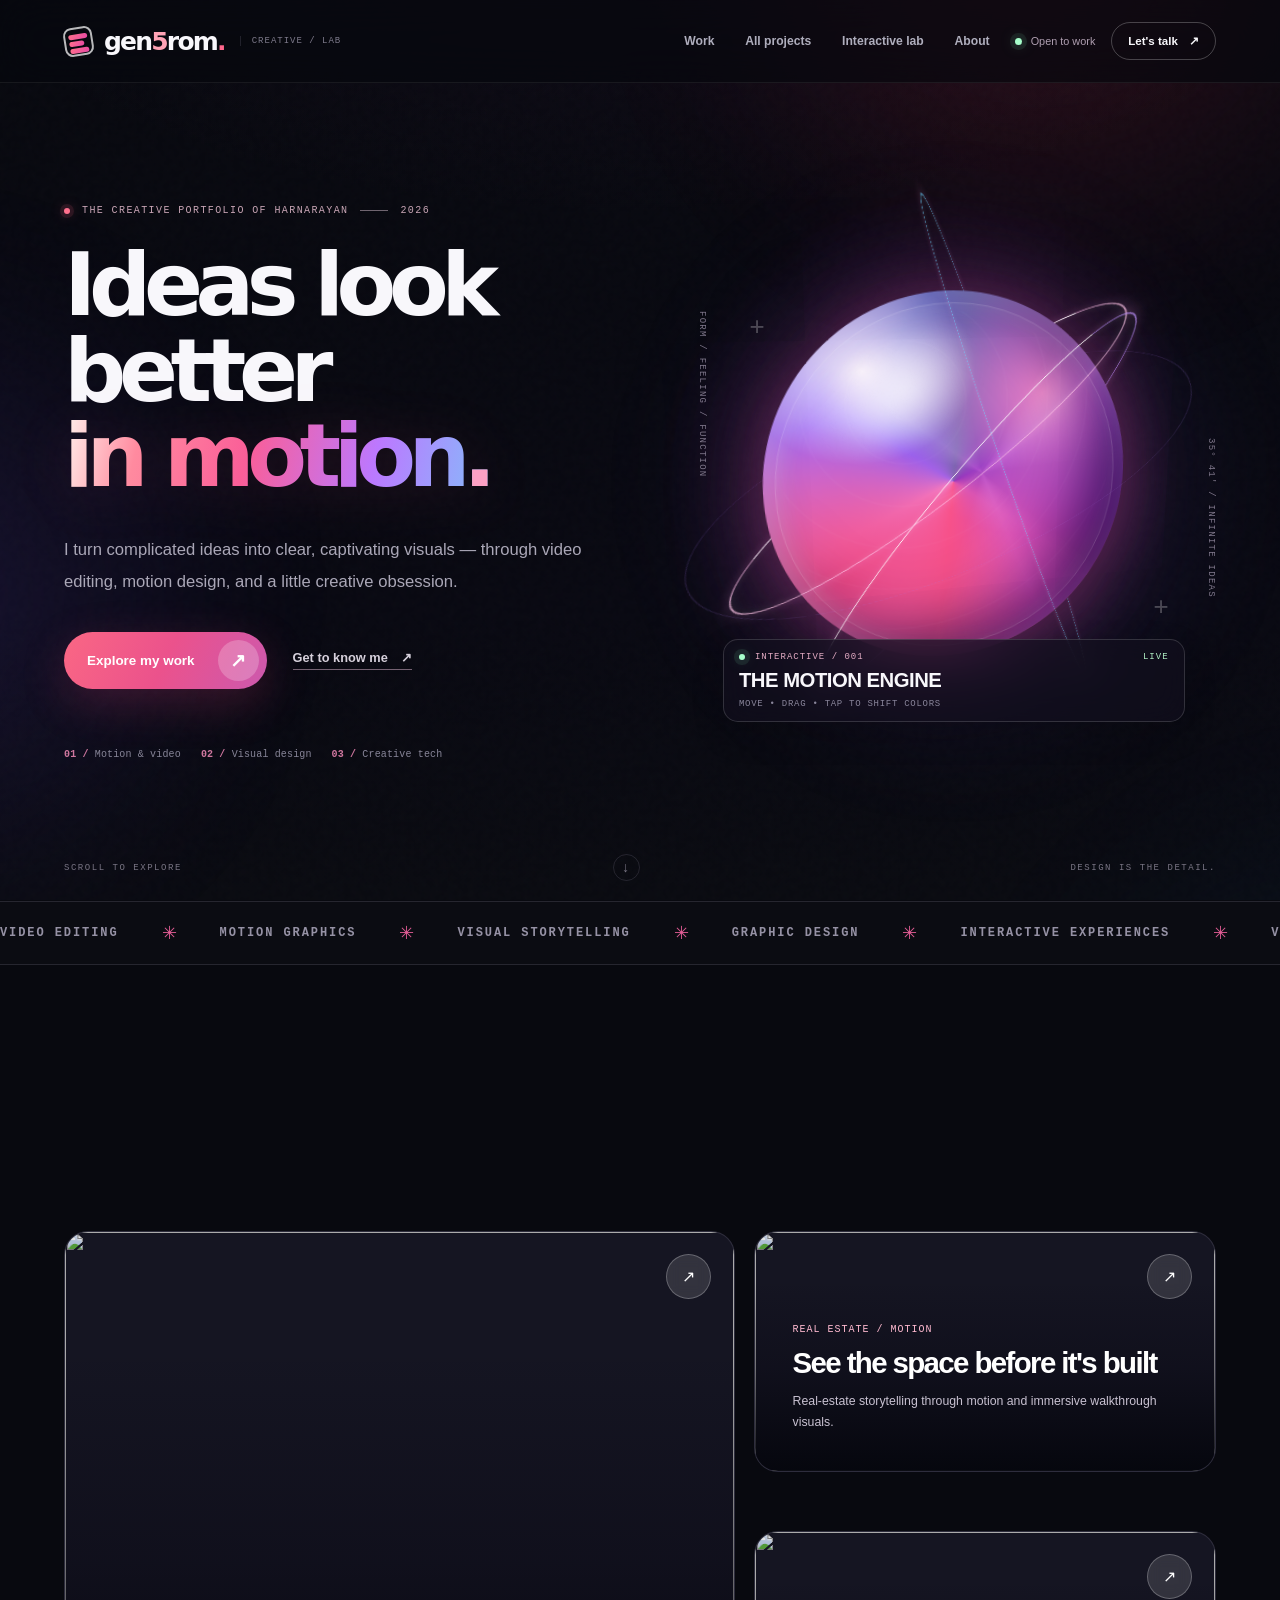
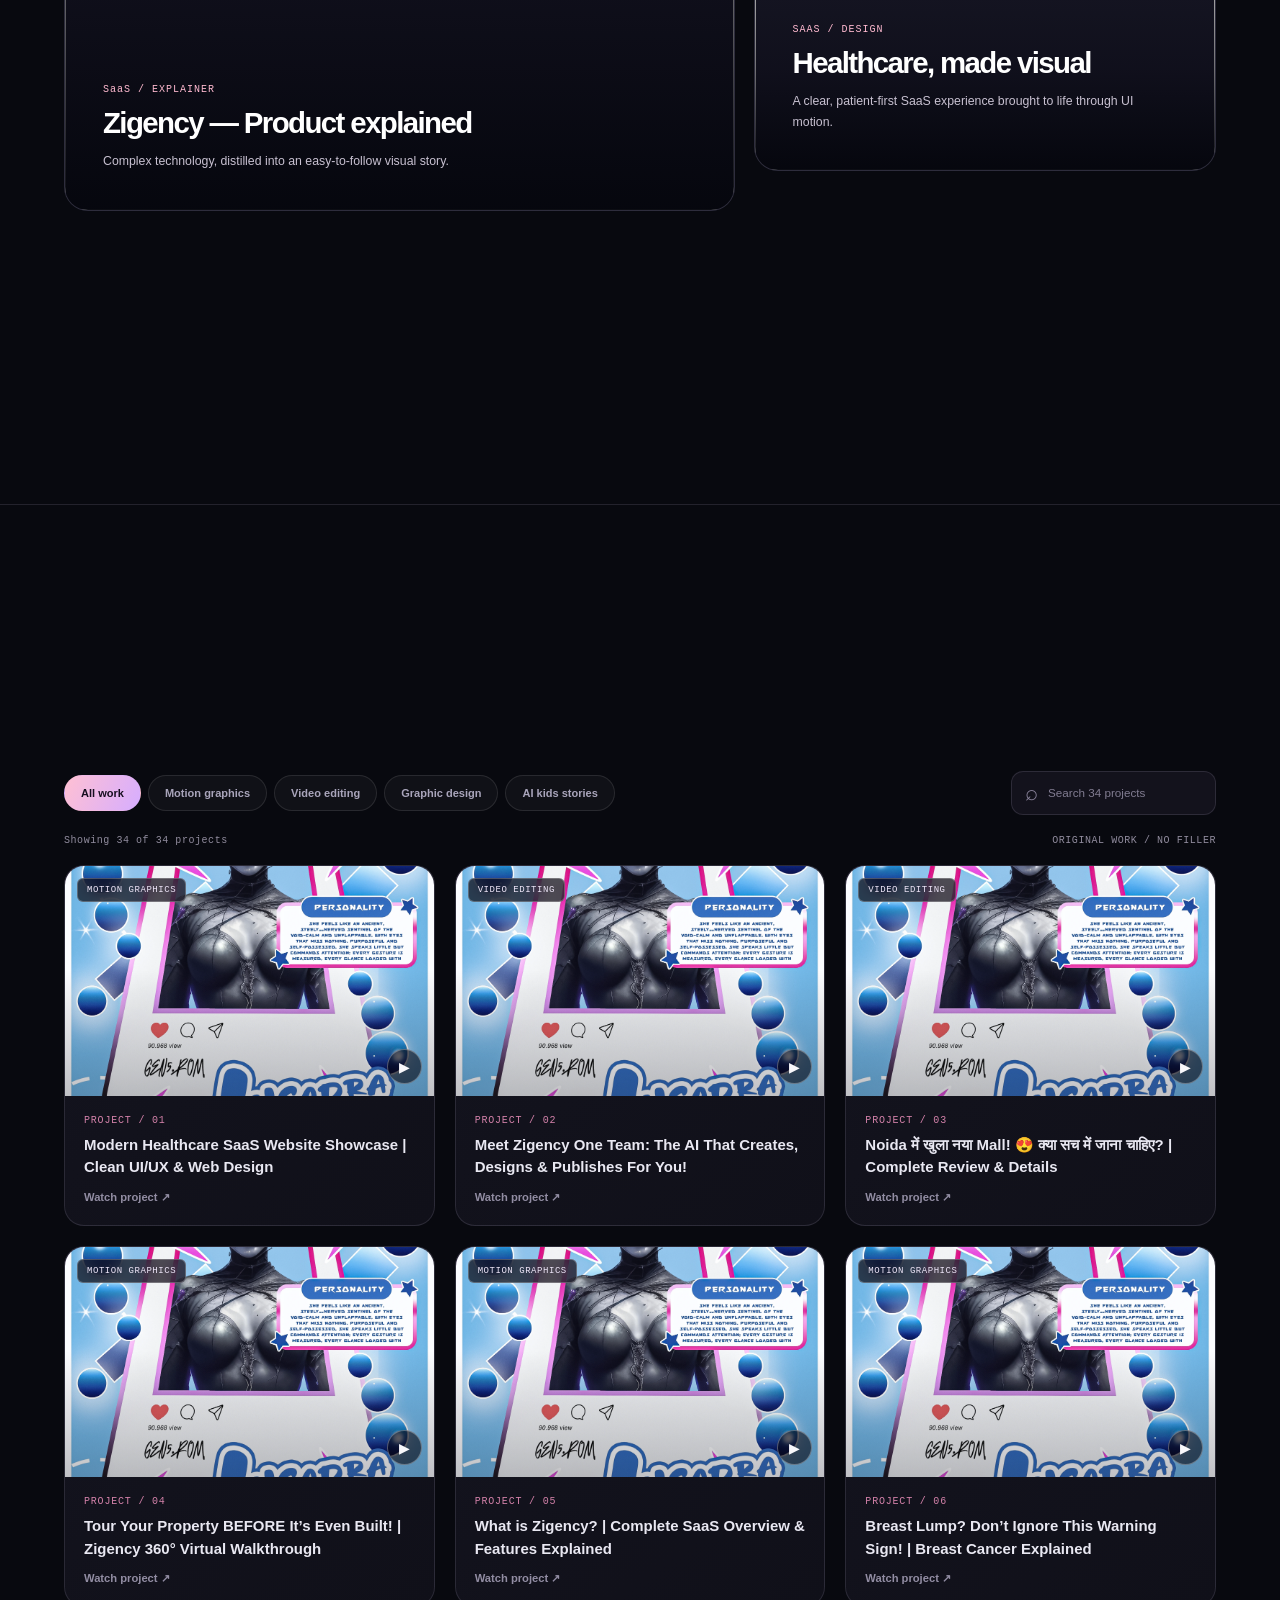
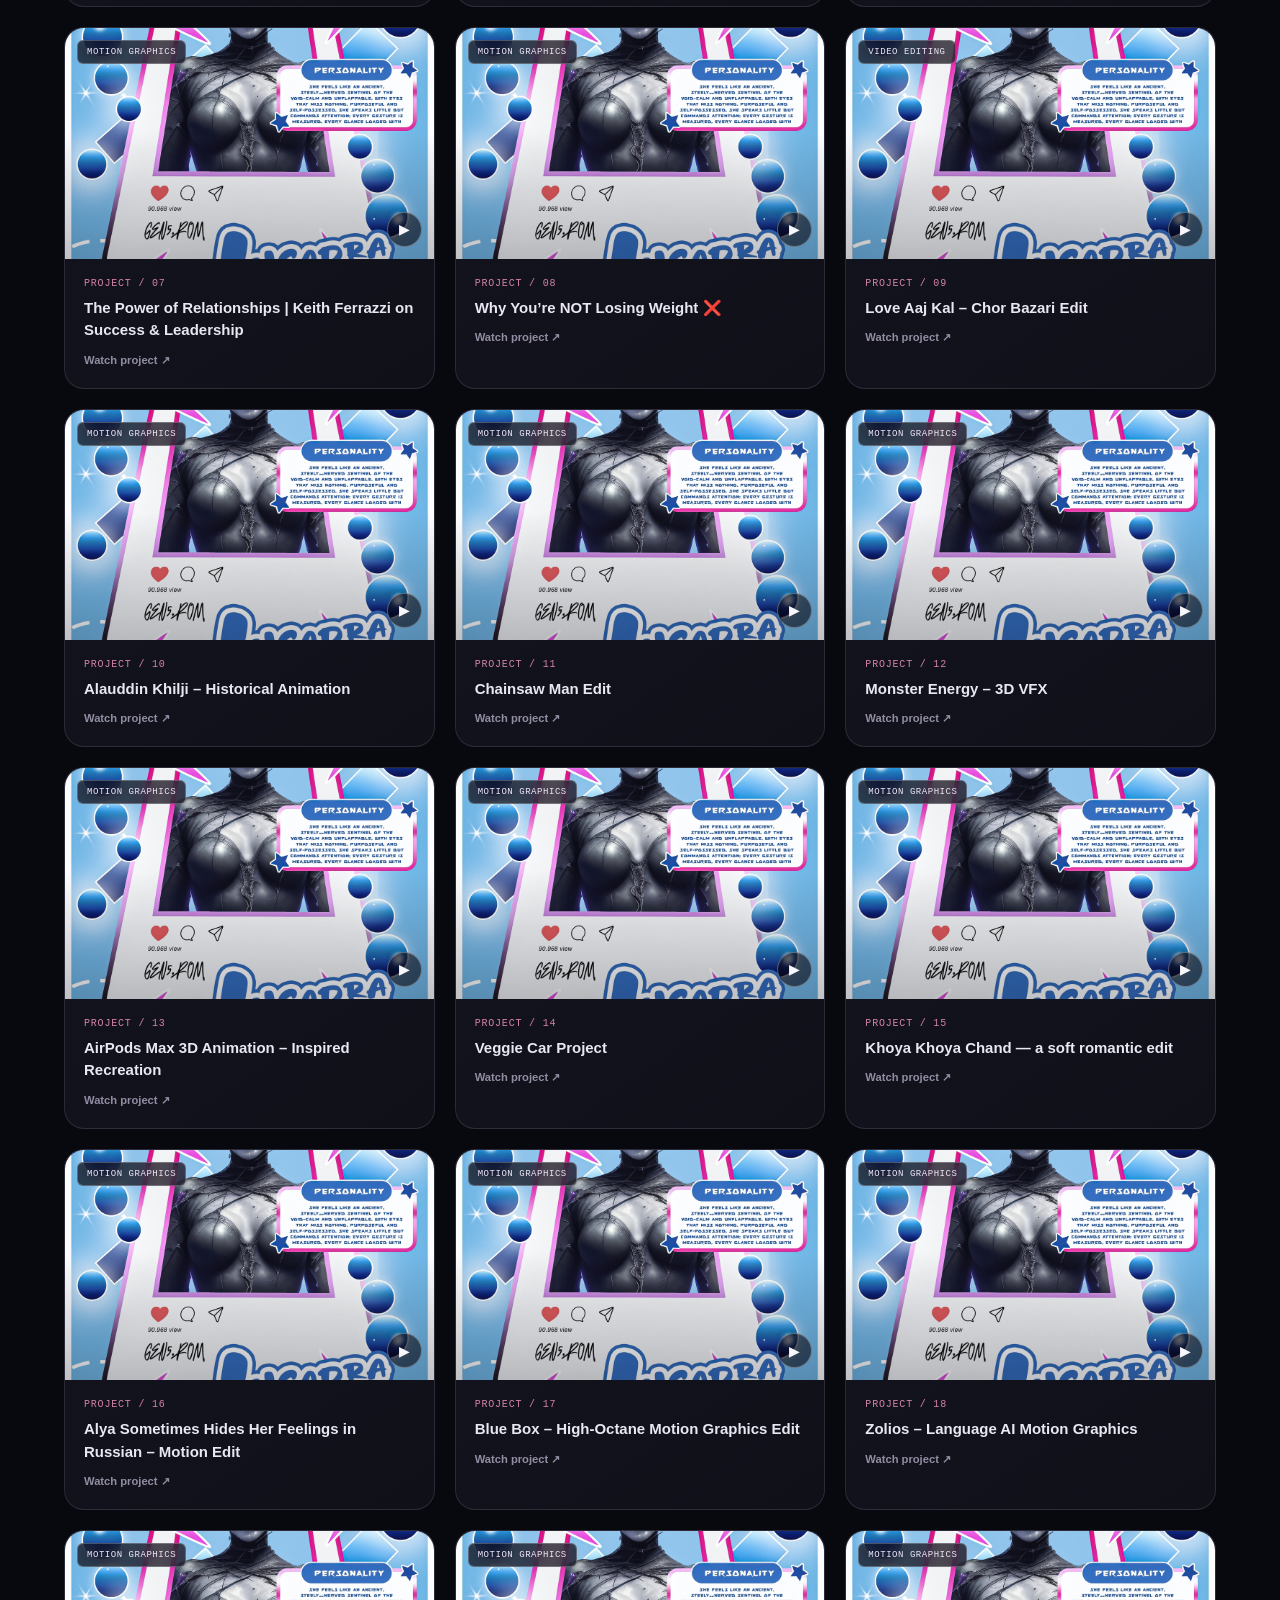
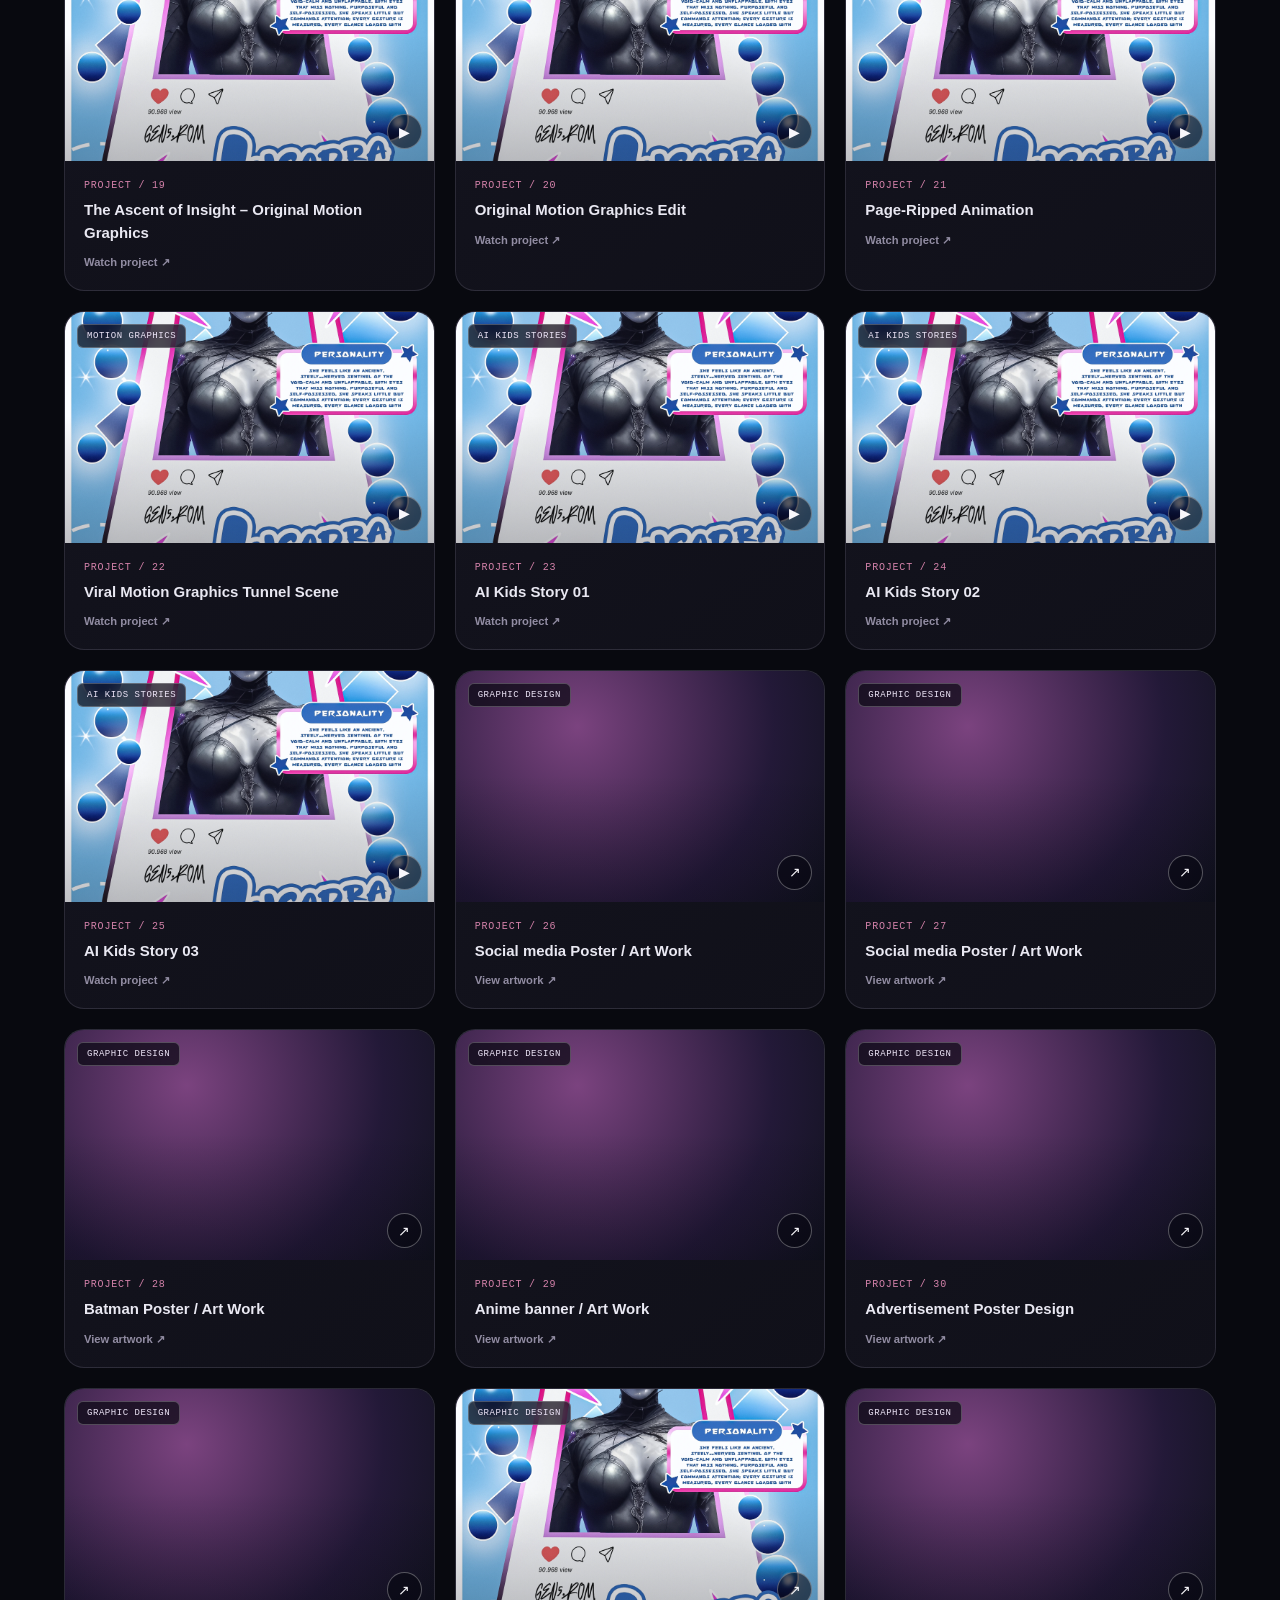
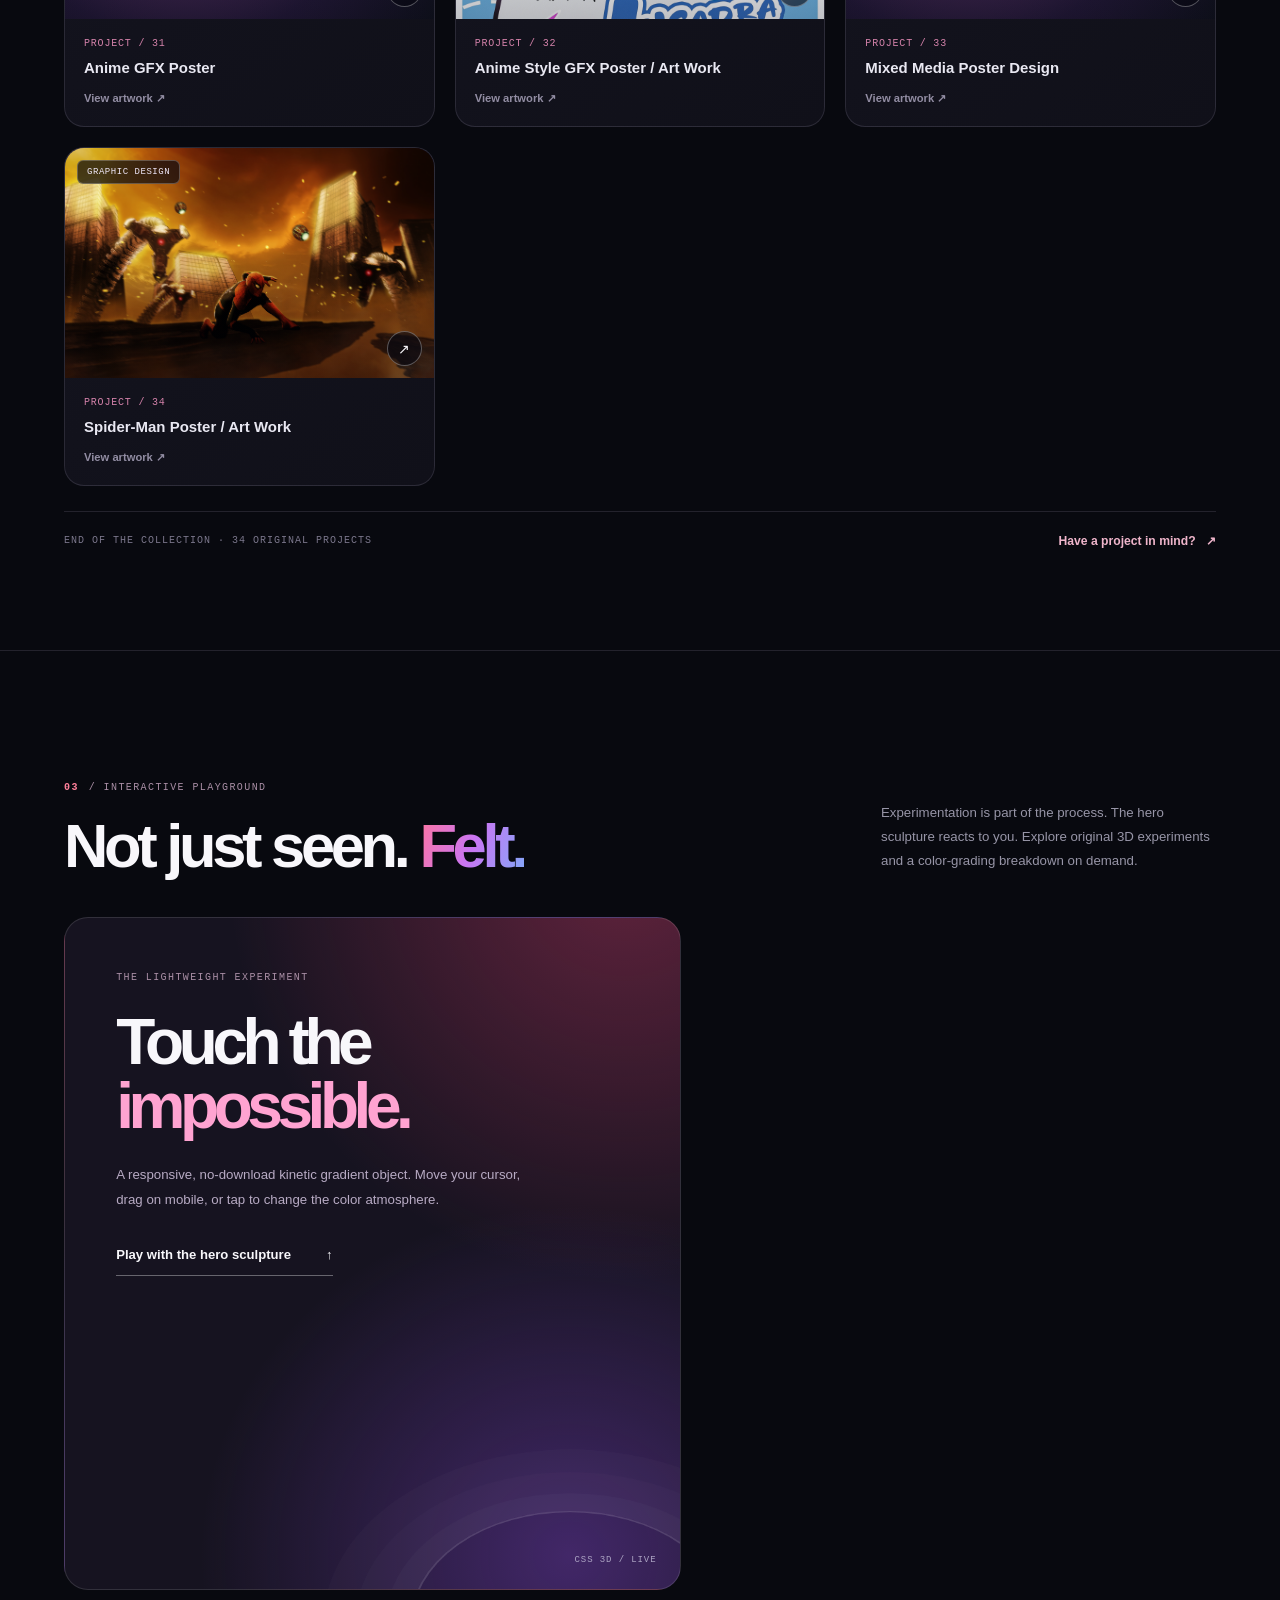
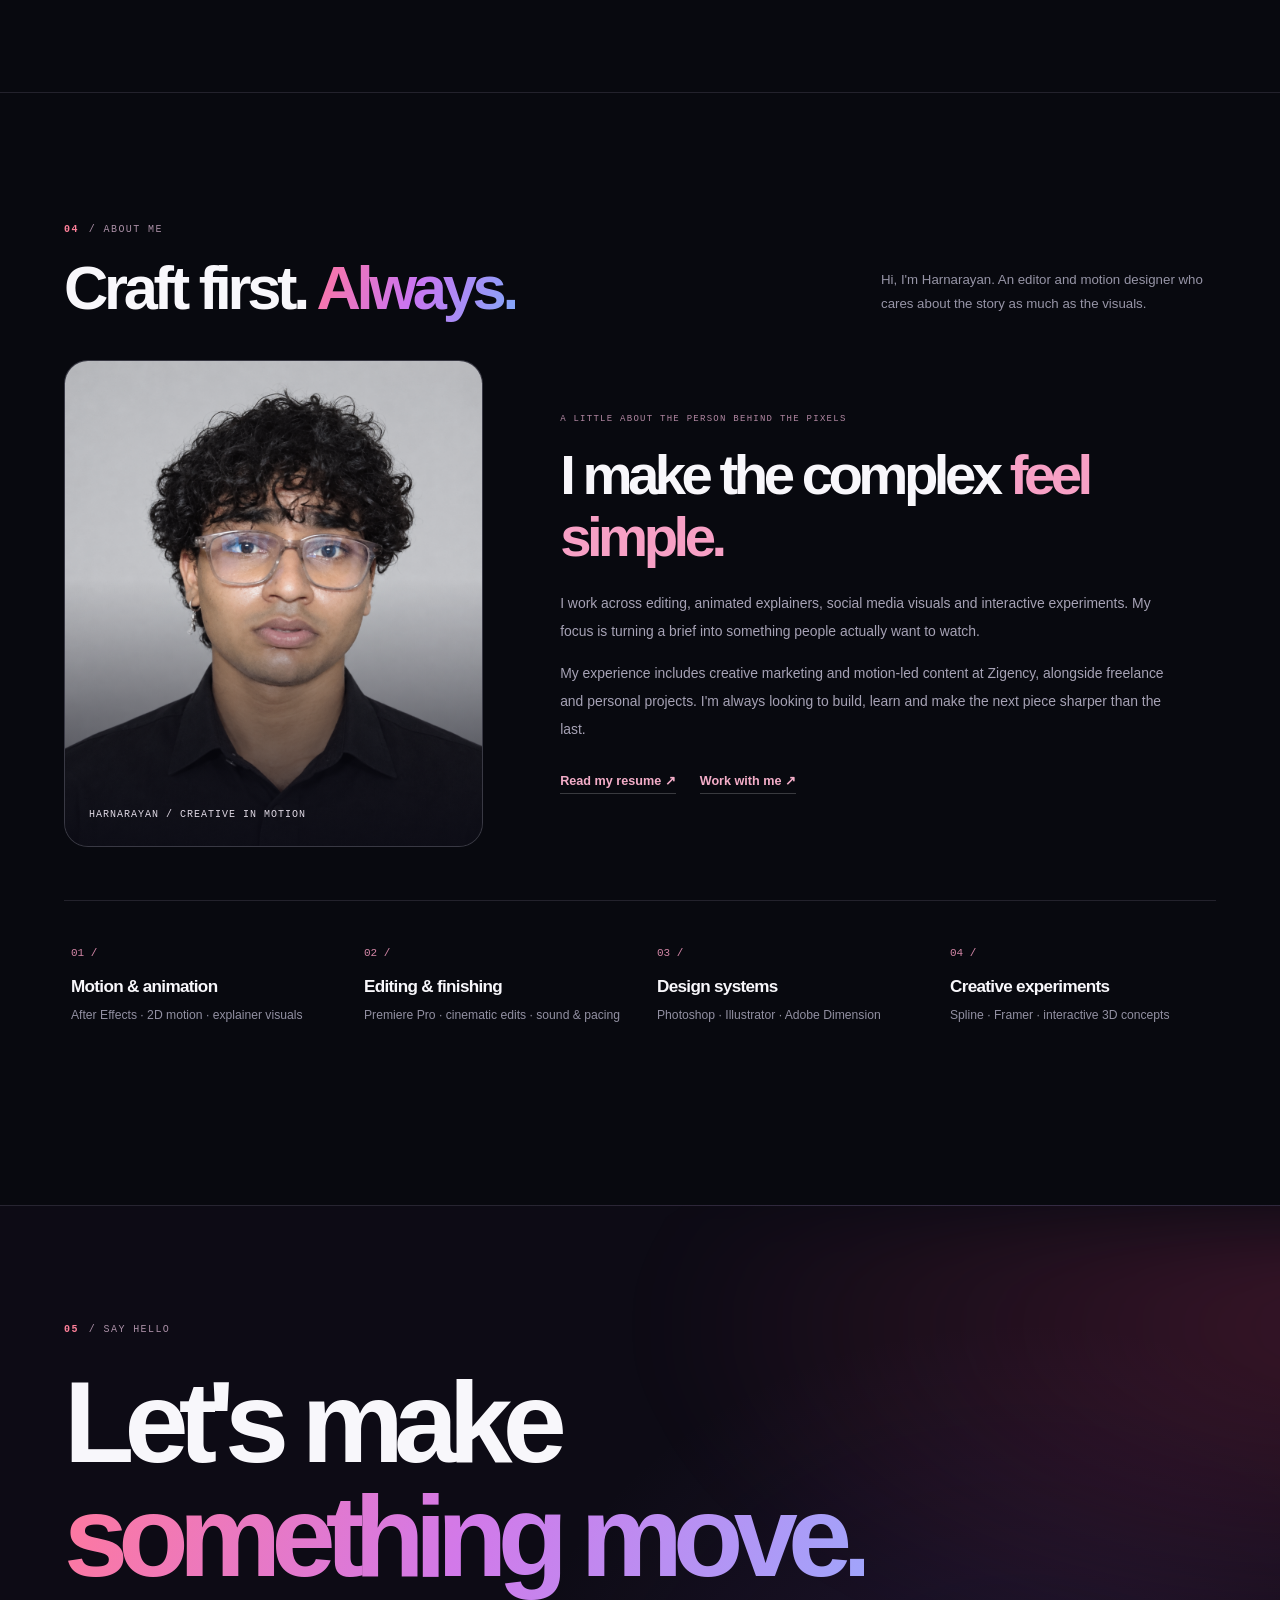
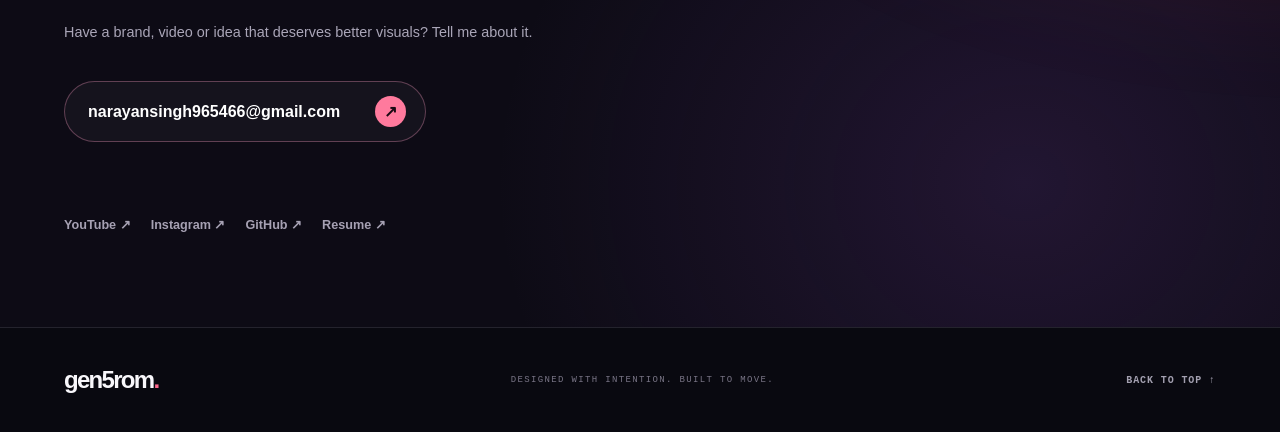
==== commit 80af7ec5: "Clarify original 3D and color grading showcases in the interactive lab" ====
--- a/index.html
+++ b/index.html
@@ -126,7 +126,7 @@
     <section class="section wrap lab-section" id="lab">
       <div class="section-intro reveal">
         <div><span class="eyebrow"><b>03</b> / INTERACTIVE PLAYGROUND</span><h2>Not just seen. <span class="accent-serif">Felt.</span></h2></div>
-        <p>Experimentation is part of the process. The hero sculpture reacts to you; archived 3D explorations open on demand.</p>
+        <p>Experimentation is part of the process. The hero sculpture reacts to you. Explore original 3D experiments and a color-grading breakdown on demand.</p>
       </div>
       <div class="lab-grid">
         <article class="lab-feature reveal"><div class="lab-glow"></div><span class="eyebrow">THE LIGHTWEIGHT EXPERIMENT</span><h3>Touch the<br><i>impossible.</i></h3><p>A responsive, no-download kinetic gradient object. Move your cursor, drag on mobile, or tap to change the color atmosphere.</p><a href="#orbStage">Play with the hero sculpture <span>↑</span></a><span class="lab-corner">CSS 3D / LIVE</span></article>
--- a/style.css
+++ b/style.css
@@ -1,1523 +1,189 @@
-/* ==========================================================================
-   GEN5ROM // CYBER OS v4.0 — 3D KINETIC & MULTI-GRADIENT DESIGN SYSTEM
-   Engineered for Harnarayan (Video Editor & Motion Graphics Specialist)
-   ========================================================================== */
-
-:root,
-[data-theme="aurora"] {
-  --bg-deep: #03040a;
-  --bg-surface: #070a14;
-  --bg-elevated: rgba(12, 17, 34, 0.72);
-  --bg-glass: rgba(8, 12, 24, 0.78);
-  --grad-1: #00ffa3;
-  --grad-2: #00d4ff;
-  --grad-3: #7c3aed;
-  --accent-primary: #00ffa3;
-  --accent-secondary: #00d4ff;
-  --accent-tertiary: #a855f7;
-  --accent-glow: rgba(0, 255, 163, 0.45);
-  --accent-soft: rgba(0, 255, 163, 0.12);
-  --border-glow: rgba(0, 255, 163, 0.32);
-  --border-subtle: rgba(255, 255, 255, 0.09);
-  --text-main: #f4f8ff;
-  --text-dim: #9fb0c7;
-  --text-muted: #64768f;
-  --hero-gradient: linear-gradient(135deg, #00ffa3 0%, #00d4ff 52%, #a855f7 100%);
-  --card-gradient: linear-gradient(160deg, rgba(0, 255, 163, 0.10) 0%, rgba(0, 212, 255, 0.04) 45%, rgba(124, 58, 237, 0.10) 100%);
-}
-
-[data-theme="tokyo"] {
-  --bg-deep: #05020c;
-  --bg-surface: #0b0618;
-  --bg-elevated: rgba(19, 10, 38, 0.74);
-  --bg-glass: rgba(11, 6, 24, 0.80);
-  --grad-1: #ff007f;
-  --grad-2: #00f0ff;
-  --grad-3: #7928ca;
-  --accent-primary: #ff2a85;
-  --accent-secondary: #00f0ff;
-  --accent-tertiary: #a855f7;
-  --accent-glow: rgba(255, 42, 133, 0.48);
-  --accent-soft: rgba(255, 42, 133, 0.14);
-  --border-glow: rgba(255, 42, 133, 0.35);
-  --border-subtle: rgba(255, 255, 255, 0.10);
-  --text-main: #fdf5ff;
-  --text-dim: #bba8cc;
-  --text-muted: #7b688c;
-  --hero-gradient: linear-gradient(135deg, #ff2a85 0%, #a855f7 50%, #00f0ff 100%);
-  --card-gradient: linear-gradient(160deg, rgba(255, 42, 133, 0.12) 0%, rgba(168, 85, 247, 0.05) 50%, rgba(0, 240, 255, 0.10) 100%);
-}
-
-[data-theme="crimson"] {
-  --bg-deep: #070305;
-  --bg-surface: #110609;
-  --bg-elevated: rgba(28, 10, 16, 0.76);
-  --bg-glass: rgba(15, 5, 9, 0.82);
-  --grad-1: #ff1e56;
-  --grad-2: #ff8c00;
-  --grad-3: #9b00e8;
-  --accent-primary: #ff2a54;
-  --accent-secondary: #ff9e00;
-  --accent-tertiary: #ff007f;
-  --accent-glow: rgba(255, 42, 84, 0.48);
-  --accent-soft: rgba(255, 42, 84, 0.14);
-  --border-glow: rgba(255, 42, 84, 0.35);
-  --border-subtle: rgba(255, 255, 255, 0.09);
-  --text-main: #fff5f7;
-  --text-dim: #c9adb4;
-  --text-muted: #876b73;
-  --hero-gradient: linear-gradient(135deg, #ff2a54 0%, #ff8c00 55%, #ff007f 100%);
-  --card-gradient: linear-gradient(160deg, rgba(255, 42, 84, 0.13) 0%, rgba(255, 140, 0, 0.05) 50%, rgba(155, 0, 232, 0.09) 100%);
-}
-
-[data-theme="matrix"] {
-  --bg-deep: #030705;
-  --bg-surface: #07110c;
-  --bg-elevated: rgba(10, 26, 18, 0.76);
-  --bg-glass: rgba(6, 15, 11, 0.82);
-  --grad-1: #c8ff00;
-  --grad-2: #00ff88;
-  --grad-3: #00b4d8;
-  --accent-primary: #c8ff00;
-  --accent-secondary: #00ff88;
-  --accent-tertiary: #00e5ff;
-  --accent-glow: rgba(200, 255, 0, 0.42);
-  --accent-soft: rgba(200, 255, 0, 0.13);
-  --border-glow: rgba(200, 255, 0, 0.34);
-  --border-subtle: rgba(255, 255, 255, 0.09);
-  --text-main: #f7ffe8;
-  --text-dim: #adc4a5;
-  --text-muted: #698062;
-  --hero-gradient: linear-gradient(135deg, #c8ff00 0%, #00ff88 55%, #00e5ff 100%);
-  --card-gradient: linear-gradient(160deg, rgba(200, 255, 0, 0.11) 0%, rgba(0, 255, 136, 0.05) 50%, rgba(0, 180, 216, 0.10) 100%);
-}
-
-*,
-*::before,
-*::after {
-  box-sizing: border-box;
-  margin: 0;
-  padding: 0;
-}
-
-html {
-  scroll-behavior: smooth;
-  background-color: var(--bg-deep);
-  color: var(--text-main);
-  font-family: 'Plus Jakarta Sans', -apple-system, BlinkMacSystemFont, sans-serif;
-}
-
-body {
-  background-color: var(--bg-deep);
-  color: var(--text-main);
-  line-height: 1.6;
-  overflow-x: hidden;
-  position: relative;
-  min-height: 100vh;
-}
-
-/* ==========================================================================
-   1. 3D AMBIENT AURORA MESH, CANVAS & CURSOR SPOTLIGHT (ANTI-FLAT ENGINE)
-   ========================================================================== */
-#cyberCanvas {
-  position: fixed;
-  inset: 0;
-  width: 100vw;
-  height: 100vh;
-  z-index: 0;
-  pointer-events: none;
-  opacity: 0.75;
-}
-
-.aurora-backdrop {
-  position: fixed;
-  inset: 0;
-  z-index: 0;
-  pointer-events: none;
-  overflow: hidden;
-}
-
-.aurora-orb {
-  position: absolute;
-  border-radius: 50%;
-  filter: blur(110px);
-  opacity: 0.28;
-  animation: floatOrb 18s ease-in-out infinite alternate;
-}
-
-.aurora-orb.orb-1 {
-  width: 520px;
-  height: 520px;
-  top: -120px;
-  left: -100px;
-  background: var(--grad-1);
-}
-
-.aurora-orb.orb-2 {
-  width: 480px;
-  height: 480px;
-  top: 28%;
-  right: -140px;
-  background: var(--grad-3);
-  animation-delay: -6s;
-}
-
-.aurora-orb.orb-3 {
-  width: 550px;
-  height: 550px;
-  bottom: -180px;
-  left: 25%;
-  background: var(--grad-2);
-  animation-delay: -11s;
-}
-
-@keyframes floatOrb {
-  0% { transform: translate3d(0, 0, 0) scale(1); }
-  50% { transform: translate3d(50px, -40px, 0) scale(1.12); }
-  100% { transform: translate3d(-40px, 50px, 0) scale(0.94); }
-}
-
-.cursor-spotlight {
-  position: fixed;
-  inset: 0;
-  z-index: 1;
-  pointer-events: none;
-  background: radial-gradient(
-    650px circle at var(--mouse-x, 50%) var(--mouse-y, 30%),
-    var(--accent-soft),
-    transparent 45%
-  );
-}
-
-.cyber-grid-floor {
-  position: fixed;
-  inset: 0;
-  z-index: 0;
-  pointer-events: none;
-  background-image:
-    linear-gradient(rgba(255, 255, 255, 0.025) 1px, transparent 1px),
-    linear-gradient(90deg, rgba(255, 255, 255, 0.025) 1px, transparent 1px);
-  background-size: 56px 56px;
-  mask-image: radial-gradient(ellipse at 50% 30%, black 35%, transparent 85%);
-  -webkit-mask-image: radial-gradient(ellipse at 50% 30%, black 35%, transparent 85%);
-}
-
-/* Main Content Wrapper Above Background Layers */
-.site-wrapper {
-  position: relative;
-  z-index: 2;
-}
-
-.container {
-  width: 100%;
-  max-width: 1320px;
-  margin: 0 auto;
-  padding: 0 24px;
-}
-
-.mono { font-family: 'JetBrains Mono', monospace; }
-.display { font-family: 'Syne', sans-serif; }
-
-/* ==========================================================================
-   2. FLOATING GLASSMORPHIC COMMAND DOCK / NAVBAR
-   ========================================================================== */
-.navbar-wrap {
-  position: sticky;
-  top: 14px;
-  z-index: 1000;
-  padding: 0 16px;
-}
-
-.navbar {
-  max-width: 1320px;
-  margin: 0 auto;
-  background: var(--bg-glass);
-  backdrop-filter: blur(20px) saturate(180%);
-  -webkit-backdrop-filter: blur(20px) saturate(180%);
-  border: 1px solid var(--border-glow);
-  border-radius: 18px;
-  padding: 10px 20px;
-  box-shadow: 0 20px 50px rgba(0, 0, 0, 0.65), 0 0 30px var(--accent-soft), inset 0 1px 0 rgba(255, 255, 255, 0.14);
-  display: flex;
-  align-items: center;
-  justify-content: space-between;
-  gap: 16px;
-}
-
-.brand {
-  display: flex;
-  align-items: center;
-  gap: 12px;
-  text-decoration: none;
-  color: var(--text-main);
-}
-
-.brand-avatar-ring {
-  position: relative;
-  width: 48px;
-  height: 48px;
-  border-radius: 50%;
-  padding: 2px;
-  background: var(--hero-gradient);
-  box-shadow: 0 0 20px var(--accent-glow);
-  flex-shrink: 0;
-}
-
-.brand-avatar-ring img {
-  width: 100%;
-  height: 100%;
-  border-radius: 50%;
-  object-fit: cover;
-  display: block;
-  background: #0a0f18;
-}
-
-.status-beacon {
-  position: absolute;
-  bottom: 0;
-  right: 0;
-  width: 12px;
-  height: 12px;
-  border-radius: 50%;
-  background: #00ffa3;
-  border: 2px solid var(--bg-deep);
-  box-shadow: 0 0 10px #00ffa3;
-  animation: pulseBeacon 2s infinite;
-}
-
-@keyframes pulseBeacon {
-  0%, 100% { transform: scale(1); opacity: 1; }
-  50% { transform: scale(1.25); opacity: 0.75; }
-}
-
-.brand-meta {
-  display: flex;
-  flex-direction: column;
-}
-
-.brand-name {
-  font-family: 'Syne', sans-serif;
-  font-weight: 800;
-  font-size: 1.05rem;
-  letter-spacing: 0.03em;
-  display: flex;
-  align-items: center;
-  gap: 8px;
-}
-
-.brand-badge {
-  font-family: 'JetBrains Mono', monospace;
-  font-size: 0.68rem;
-  font-weight: 700;
-  padding: 2px 8px;
-  border-radius: 6px;
-  background: var(--hero-gradient);
-  color: #030508;
-}
-
-.brand-sub {
-  font-family: 'JetBrains Mono', monospace;
-  font-size: 0.7rem;
-  color: var(--text-dim);
-}
-
-.nav-pills {
-  display: flex;
-  align-items: center;
-  gap: 6px;
-  list-style: none;
-  background: rgba(255, 255, 255, 0.03);
-  border: 1px solid var(--border-subtle);
-  padding: 5px;
-  border-radius: 12px;
-}
-
-.nav-pills a {
-  color: var(--text-dim);
-  text-decoration: none;
-  font-size: 0.84rem;
-  font-weight: 600;
-  padding: 7px 13px;
-  border-radius: 8px;
-  transition: all 0.25s ease;
-}
-
-.nav-pills a:hover,
-.nav-pills a.active {
-  color: #030508;
-  background: var(--hero-gradient);
-  box-shadow: 0 4px 16px var(--accent-soft);
-}
-
-.nav-controls {
-  display: flex;
-  align-items: center;
-  gap: 10px;
-}
-
-.gradient-picker {
-  display: flex;
-  align-items: center;
-  gap: 6px;
-  background: rgba(255, 255, 255, 0.04);
-  border: 1px solid var(--border-subtle);
-  padding: 5px 9px;
-  border-radius: 999px;
-}
-
-.grad-swatch {
-  width: 20px;
-  height: 20px;
-  border-radius: 50%;
-  border: 2px solid transparent;
-  cursor: pointer;
-  transition: transform 0.22s ease, border-color 0.22s ease, box-shadow 0.22s ease;
-}
-
-.grad-swatch:hover { transform: scale(1.18); }
-.grad-swatch.active {
-  border-color: #ffffff;
-  transform: scale(1.18);
-  box-shadow: 0 0 12px var(--accent-glow);
-}
-
-.grad-swatch.aurora { background: linear-gradient(135deg, #00ffa3, #00d4ff, #7c3aed); }
-.grad-swatch.tokyo { background: linear-gradient(135deg, #ff007f, #a855f7, #00f0ff); }
-.grad-swatch.crimson { background: linear-gradient(135deg, #ff1e56, #ff8c00); }
-.grad-swatch.matrix { background: linear-gradient(135deg, #c8ff00, #00ff88); }
-
-.mobile-menu-btn {
-  display: none;
-  background: var(--accent-soft);
-  border: 1px solid var(--border-glow);
-  color: var(--accent-primary);
-  padding: 8px 12px;
-  border-radius: 10px;
-  font-family: 'JetBrains Mono', monospace;
-  font-weight: 700;
-  cursor: pointer;
-}
-
-/* ==========================================================================
-   3. BUTTONS & 3D INTERACTIVE SURFACE PHYSICS
-   ========================================================================== */
-.btn {
-  display: inline-flex;
-  align-items: center;
-  justify-content: center;
-  gap: 9px;
-  padding: 13px 24px;
-  border-radius: 12px;
-  font-weight: 700;
-  font-size: 0.92rem;
-  text-decoration: none;
-  cursor: pointer;
-  transition: transform 0.25s cubic-bezier(0.22, 1, 0.36, 1), box-shadow 0.25s ease, border-color 0.25s ease;
-  border: 1px solid transparent;
-  position: relative;
-  overflow: hidden;
-}
-
-.btn-cyber {
-  background: var(--hero-gradient);
-  color: #030508;
-  box-shadow: 0 10px 30px var(--accent-soft), 0 0 20px var(--accent-glow);
-}
-
-.btn-cyber:hover {
-  transform: translateY(-3px) scale(1.02);
-  box-shadow: 0 14px 36px var(--accent-glow), 0 0 32px var(--accent-glow);
-}
-
-.btn-glass {
-  background: rgba(255, 255, 255, 0.04);
-  color: var(--text-main);
-  border-color: var(--border-glow);
-  backdrop-filter: blur(12px);
-}
-
-.btn-glass:hover {
-  background: var(--accent-soft);
-  border-color: var(--accent-primary);
-  color: var(--accent-primary);
-  transform: translateY(-3px);
-  box-shadow: 0 10px 25px rgba(0, 0, 0, 0.45);
-}
-
-/* 3D Tilt & Glare Card Base */
-.tilt-card {
-  position: relative;
-  transform-style: preserve-3d;
-  will-change: transform;
-  transition: transform 0.18s ease-out, border-color 0.3s ease, box-shadow 0.3s ease;
-}
-
-.tilt-glare {
-  position: absolute;
-  inset: 0;
-  border-radius: inherit;
-  pointer-events: none;
-  background: radial-gradient(
-    380px circle at var(--glare-x, 50%) var(--glare-y, 50%),
-    rgba(255, 255, 255, 0.14),
-    transparent 60%
-  );
-  opacity: 0;
-  transition: opacity 0.3s ease;
-  z-index: 3;
-}
-
-.tilt-card:hover .tilt-glare {
-  opacity: 1;
-}
-
-/* Scroll Reveal Animations */
-.reveal {
-  opacity: 0;
-  transform: translateY(36px) scale(0.97);
-  transition: opacity 0.7s cubic-bezier(0.16, 1, 0.3, 1), transform 0.7s cubic-bezier(0.16, 1, 0.3, 1);
-}
-
-.reveal.visible {
-  opacity: 1;
-  transform: translateY(0) scale(1);
-}
-
-/* ==========================================================================
-   4. MODULE 01 // HERO STAGE & 3D HOLOGRAPHIC DP RIG
-   ========================================================================== */
-.hero {
-  padding: 64px 0 72px;
-  position: relative;
-}
-
-.hero-bento {
-  display: grid;
-  grid-template-columns: 1.28fr 0.92fr;
-  gap: 44px;
-  align-items: center;
-}
-
-.hud-pill {
-  display: inline-flex;
-  align-items: center;
-  gap: 10px;
-  font-family: 'JetBrains Mono', monospace;
-  font-size: 0.76rem;
-  font-weight: 600;
-  letter-spacing: 0.12em;
-  text-transform: uppercase;
-  color: var(--accent-primary);
-  background: var(--card-gradient);
-  border: 1px solid var(--border-glow);
-  padding: 8px 16px;
-  border-radius: 999px;
-  margin-bottom: 20px;
-  box-shadow: 0 0 24px var(--accent-soft);
-}
-
-.hud-pill-dot {
-  width: 8px;
-  height: 8px;
-  border-radius: 50%;
-  background: var(--accent-primary);
-  box-shadow: 0 0 10px var(--accent-primary);
-}
-
-.hero-headline {
-  font-family: 'Syne', sans-serif;
-  font-size: clamp(2.5rem, 5.2vw, 4.35rem);
-  font-weight: 800;
-  line-height: 1.04;
-  letter-spacing: -0.03em;
-  margin-bottom: 18px;
-}
-
-.gradient-text {
-  background: var(--hero-gradient);
-  -webkit-background-clip: text;
-  -webkit-text-fill-color: transparent;
-  background-size: 200% 200%;
-  animation: gradientFlow 6s ease infinite;
-}
-
-@keyframes gradientFlow {
-  0%, 100% { background-position: 0% 50%; }
-  50% { background-position: 100% 50%; }
-}
-
-.rotator-bar {
-  display: flex;
-  align-items: center;
-  gap: 10px;
-  font-family: 'JetBrains Mono', monospace;
-  font-size: 0.95rem;
-  color: var(--accent-secondary);
-  margin-bottom: 20px;
-  min-height: 28px;
-}
-
-.cursor-blink {
-  display: inline-block;
-  width: 8px;
-  height: 18px;
-  background: var(--accent-primary);
-  animation: blink 0.9s infinite;
-}
-
-@keyframes blink {
-  0%, 100% { opacity: 1; }
-  50% { opacity: 0; }
-}
-
-.hero-lead {
-  font-size: 1.06rem;
-  color: var(--text-dim);
-  max-width: 620px;
-  margin-bottom: 28px;
-}
-
-.hero-cta-row {
-  display: flex;
-  flex-wrap: wrap;
-  gap: 14px;
-  margin-bottom: 36px;
-}
-
-.telemetry-grid {
-  display: grid;
-  grid-template-columns: repeat(4, 1fr);
-  gap: 14px;
-}
-
-.telemetry-card {
-  background: var(--bg-elevated);
-  background-image: var(--card-gradient);
-  border: 1px solid var(--border-subtle);
-  border-top: 2px solid var(--accent-primary);
-  border-radius: 14px;
-  padding: 16px;
-  backdrop-filter: blur(14px);
-  box-shadow: 0 14px 30px rgba(0, 0, 0, 0.45);
-  transition: transform 0.25s ease, border-color 0.25s ease;
-}
-
-.telemetry-card:hover {
-  transform: translateY(-4px);
-  border-color: var(--accent-primary);
-}
-
-.telemetry-val {
-  font-family: 'Syne', sans-serif;
-  font-size: 1.65rem;
-  font-weight: 800;
-  background: var(--hero-gradient);
-  -webkit-background-clip: text;
-  -webkit-text-fill-color: transparent;
-  line-height: 1.1;
-}
-
-.telemetry-lbl {
-  font-family: 'JetBrains Mono', monospace;
-  font-size: 0.7rem;
-  color: var(--text-dim);
-  margin-top: 6px;
-  letter-spacing: 0.06em;
-}
-
-/* 3D HOLOGRAPHIC OPERATOR DP RIG */
-.dp-holo-rig {
-  background: var(--bg-elevated);
-  background-image: var(--card-gradient);
-  border: 1px solid var(--border-glow);
-  border-radius: 26px;
-  padding: 24px;
-  position: relative;
-  box-shadow:
-    0 30px 80px rgba(0, 0, 0, 0.78),
-    0 0 50px var(--accent-soft),
-    inset 0 1px 0 rgba(255, 255, 255, 0.18);
-  backdrop-filter: blur(20px);
-}
-
-.dp-holo-rig::before {
-  content: "";
-  position: absolute;
-  inset: -2px;
-  border-radius: 28px;
-  padding: 2px;
-  background: var(--hero-gradient);
-  -webkit-mask: linear-gradient(#fff 0 0) content-box, linear-gradient(#fff 0 0);
-  -webkit-mask-composite: xor;
-  mask-composite: exclude;
-  pointer-events: none;
-  opacity: 0.65;
-}
-
-.rig-top-bar {
-  display: flex;
-  justify-content: space-between;
-  align-items: center;
-  font-family: 'JetBrains Mono', monospace;
-  font-size: 0.74rem;
-  color: var(--text-dim);
-  margin-bottom: 14px;
-}
-
-.rig-stage {
-  position: relative;
-  width: 100%;
-  aspect-ratio: 1 / 1;
-  max-height: 400px;
-  border-radius: 18px;
-  overflow: hidden;
-  background: #060913;
-  border: 1px solid var(--border-glow);
-  box-shadow: inset 0 0 40px rgba(0, 0, 0, 0.8);
-}
-
-.rig-stage img {
-  width: 100%;
-  height: 100%;
-  object-fit: cover;
-  object-position: center top;
-  display: block;
-  transition: transform 0.55s cubic-bezier(0.22, 1, 0.36, 1), filter 0.35s ease;
-}
-
-.dp-holo-rig:hover .rig-stage img {
-  transform: scale(1.05);
-}
-
-/* Animated Cyber Laser Scanline over DP */
-.scanline-beam {
-  position: absolute;
-  left: 0;
-  right: 0;
-  height: 3px;
-  background: var(--hero-gradient);
-  box-shadow: 0 0 18px var(--accent-primary), 0 0 35px var(--accent-secondary);
-  opacity: 0.75;
-  animation: scanSweep 4.5s ease-in-out infinite;
-  pointer-events: none;
-  z-index: 2;
-}
-
-@keyframes scanSweep {
-  0%, 100% { top: 4%; opacity: 0.25; }
-  50% { top: 92%; opacity: 0.85; }
-}
-
-/* Floating 3D Orbit Badges on DP Card */
-.floating-chip {
-  position: absolute;
-  z-index: 4;
-  background: rgba(5, 9, 18, 0.88);
-  backdrop-filter: blur(12px);
-  border: 1px solid var(--border-glow);
-  color: var(--text-main);
-  font-family: 'JetBrains Mono', monospace;
-  font-size: 0.72rem;
-  font-weight: 700;
-  padding: 6px 12px;
-  border-radius: 999px;
-  box-shadow: 0 10px 24px rgba(0, 0, 0, 0.65), 0 0 15px var(--accent-soft);
-  transform: translateZ(35px);
-  animation: floatBadge 4s ease-in-out infinite alternate;
-}
-
-.floating-chip.chip-tl { top: 14px; left: 14px; }
-.floating-chip.chip-tr { top: 14px; right: 14px; animation-delay: -2s; color: var(--accent-primary); }
-
-@keyframes floatBadge {
-  0% { transform: translateY(0px) translateZ(30px); }
-  100% { transform: translateY(-7px) translateZ(30px); }
-}
-
-.dp-hud-dock {
-  position: absolute;
-  bottom: 14px;
-  left: 14px;
-  right: 14px;
-  z-index: 4;
-  background: rgba(5, 8, 16, 0.90);
-  backdrop-filter: blur(14px);
-  border: 1px solid var(--border-glow);
-  border-radius: 14px;
-  padding: 12px 16px;
-  display: flex;
-  justify-content: space-between;
-  align-items: center;
-  gap: 10px;
-}
-
-.dp-identity h3 {
-  font-family: 'Syne', sans-serif;
-  font-size: 1.15rem;
-  font-weight: 800;
-  letter-spacing: 0.02em;
-}
-
-.dp-identity p {
-  font-family: 'JetBrains Mono', monospace;
-  font-size: 0.72rem;
-  color: var(--accent-primary);
-}
-
-.dp-flip-btn {
-  background: var(--hero-gradient);
-  color: #030508;
-  border: none;
-  padding: 8px 13px;
-  border-radius: 9px;
-  font-family: 'JetBrains Mono', monospace;
-  font-size: 0.73rem;
-  font-weight: 800;
-  cursor: pointer;
-  transition: transform 0.2s ease, box-shadow 0.2s ease;
-}
-
-.dp-flip-btn:hover {
-  transform: scale(1.06);
-  box-shadow: 0 0 18px var(--accent-glow);
-}
-
-.rig-tags-footer {
-  display: flex;
-  flex-wrap: wrap;
-  gap: 8px;
-  margin-top: 16px;
-}
-
-.cyber-tag {
-  font-family: 'JetBrains Mono', monospace;
-  font-size: 0.72rem;
-  padding: 5px 11px;
-  border-radius: 8px;
-  background: rgba(255, 255, 255, 0.04);
-  border: 1px solid var(--border-subtle);
-  color: var(--text-dim);
-}
-
-/* ==========================================================================
-   5. KINETIC INFINITE MARQUEE RIBBON
-   ========================================================================== */
-.marquee-strip {
-  position: relative;
-  background: linear-gradient(90deg, rgba(0,255,163,0.08), rgba(0,212,255,0.08), rgba(124,58,237,0.08));
-  border-top: 1px solid var(--border-glow);
-  border-bottom: 1px solid var(--border-glow);
-  padding: 14px 0;
-  overflow: hidden;
-  display: flex;
-  user-select: none;
-}
-
-.marquee-track {
-  display: flex;
-  gap: 36px;
-  white-space: nowrap;
-  animation: marqueeScroll 28s linear infinite;
-  font-family: 'Syne', sans-serif;
-  font-weight: 800;
-  font-size: 0.95rem;
-  letter-spacing: 0.08em;
-  text-transform: uppercase;
-}
-
-.marquee-track span {
-  display: inline-flex;
-  align-items: center;
-  gap: 14px;
-  color: var(--text-main);
-}
-
-.marquee-track span i {
-  color: var(--accent-primary);
-  font-style: normal;
-}
-
-@keyframes marqueeScroll {
-  0% { transform: translateX(0); }
-  100% { transform: translateX(-50%); }
-}
-
-/* ==========================================================================
-   6. SECTION HEADERS & BENTO CONTAINERS
-   ========================================================================== */
-.section {
-  padding: 96px 0;
-  position: relative;
-  border-bottom: 1px solid var(--border-subtle);
-}
-
-.section-head {
-  display: flex;
-  flex-wrap: wrap;
-  justify-content: space-between;
-  align-items: flex-end;
-  gap: 20px;
-  margin-bottom: 48px;
-}
-
-.section-title {
-  font-family: 'Syne', sans-serif;
-  font-size: clamp(2rem, 4vw, 3.1rem);
-  font-weight: 800;
-  line-height: 1.08;
-  letter-spacing: -0.02em;
-}
-
-.section-sub {
-  color: var(--text-dim);
-  max-width: 540px;
-  font-size: 0.98rem;
-}
-
-/* ==========================================================================
-   7. MODULE 02 // SHOWREEL THEATER & 6-STREAM DECK
-   ========================================================================== */
-.theater-bento {
-  display: grid;
-  grid-template-columns: 1.55fr 0.85fr;
-  gap: 24px;
-  align-items: stretch;
-}
-
-.cinema-frame {
-  background: #000;
-  border: 1px solid var(--border-glow);
-  border-radius: 22px;
-  overflow: hidden;
-  position: relative;
-  aspect-ratio: 16 / 9;
-  box-shadow: 0 28px 70px rgba(0, 0, 0, 0.75), 0 0 45px var(--accent-soft);
-}
-
-.cinema-frame iframe {
-  width: 100%;
-  height: 100%;
-  border: 0;
-}
-
-.stream-deck {
-  background: var(--bg-elevated);
-  background-image: var(--card-gradient);
-  border: 1px solid var(--border-subtle);
-  border-radius: 22px;
-  padding: 20px;
-  display: flex;
-  flex-direction: column;
-  gap: 10px;
-  max-height: 480px;
-  overflow-y: auto;
-  backdrop-filter: blur(16px);
-}
-
-.stream-btn {
-  display: flex;
-  align-items: center;
-  gap: 12px;
-  padding: 10px 12px;
-  border-radius: 12px;
-  border: 1px solid var(--border-subtle);
-  background: rgba(255, 255, 255, 0.025);
-  color: var(--text-main);
-  cursor: pointer;
-  text-align: left;
-  transition: all 0.24s ease;
-}
-
-.stream-btn:hover,
-.stream-btn.active {
-  border-color: var(--accent-primary);
-  background: var(--accent-soft);
-  transform: translateX(4px);
-  box-shadow: 0 8px 20px rgba(0, 0, 0, 0.4);
-}
-
-.stream-thumb {
-  width: 72px;
-  height: 44px;
-  border-radius: 8px;
-  object-fit: cover;
-  flex-shrink: 0;
-  border: 1px solid var(--border-subtle);
-}
-
-.stream-meta span {
-  font-family: 'JetBrains Mono', monospace;
-  font-size: 0.68rem;
-  color: var(--accent-primary);
-  display: block;
-}
-
-.stream-meta h4 {
-  font-size: 0.86rem;
-  font-weight: 700;
-  line-height: 1.25;
-}
-
-/* ==========================================================================
-   8. MODULE 03 // ORGANIZED 15-PROJECT VAULT (3D TILT CARDS)
-   ========================================================================== */
-.vault-controls {
-  display: flex;
-  flex-wrap: wrap;
-  justify-content: space-between;
-  align-items: center;
-  gap: 16px;
-  margin-bottom: 36px;
-}
-
-.filter-tabs {
-  display: flex;
-  flex-wrap: wrap;
-  gap: 10px;
-}
-
-.filter-tab {
-  background: var(--bg-elevated);
-  color: var(--text-dim);
-  border: 1px solid var(--border-subtle);
-  padding: 10px 18px;
-  border-radius: 999px;
-  font-family: 'JetBrains Mono', monospace;
-  font-size: 0.78rem;
-  font-weight: 700;
-  cursor: pointer;
-  transition: all 0.25s ease;
-}
-
-.filter-tab:hover,
-.filter-tab.active {
-  background: var(--hero-gradient);
-  color: #030508;
-  border-color: transparent;
-  box-shadow: 0 0 24px var(--accent-glow);
-  transform: translateY(-2px);
-}
-
-.vault-search {
-  background: var(--bg-elevated);
-  border: 1px solid var(--border-subtle);
-  color: var(--text-main);
-  padding: 10px 16px;
-  border-radius: 999px;
-  font-family: 'JetBrains Mono', monospace;
-  font-size: 0.8rem;
-  min-width: 250px;
-}
-
-.vault-search:focus {
-  outline: none;
-  border-color: var(--accent-primary);
-  box-shadow: 0 0 18px var(--accent-soft);
-}
-
-.projects-grid {
-  display: grid;
-  grid-template-columns: repeat(3, 1fr);
-  gap: 26px;
-}
-
-.project-card {
-  background: var(--bg-elevated);
-  background-image: var(--card-gradient);
-  border: 1px solid var(--border-subtle);
-  border-radius: 20px;
-  overflow: hidden;
-  display: flex;
-  flex-direction: column;
-  cursor: pointer;
-  box-shadow: 0 18px 42px rgba(0, 0, 0, 0.55);
-  backdrop-filter: blur(14px);
-}
-
-.project-card:hover {
-  border-color: var(--accent-primary);
-  box-shadow: 0 24px 60px rgba(0, 0, 0, 0.75), 0 0 32px var(--accent-soft);
-}
-
-.project-media {
-  position: relative;
-  width: 100%;
-  aspect-ratio: 16 / 10;
-  background: #060911;
-  overflow: hidden;
-}
-
-.project-media.poster-aspect {
-  aspect-ratio: 4 / 4.4;
-}
-
-.project-media img {
-  width: 100%;
-  height: 100%;
-  object-fit: cover;
-  display: block;
-  transition: transform 0.5s cubic-bezier(0.22, 1, 0.36, 1);
-}
-
-.project-card:hover .project-media img {
-  transform: scale(1.07);
-}
-
-.prj-index {
-  position: absolute;
-  top: 12px;
-  left: 12px;
-  z-index: 2;
-  background: rgba(4, 7, 14, 0.88);
-  backdrop-filter: blur(8px);
-  border: 1px solid var(--border-glow);
-  color: var(--accent-primary);
-  font-family: 'JetBrains Mono', monospace;
-  font-size: 0.69rem;
-  font-weight: 700;
-  padding: 5px 11px;
-  border-radius: 8px;
-}
-
-.prj-action-pill {
-  position: absolute;
-  bottom: 12px;
-  right: 12px;
-  z-index: 2;
-  background: var(--hero-gradient);
-  color: #030508;
-  font-family: 'JetBrains Mono', monospace;
-  font-size: 0.72rem;
-  font-weight: 800;
-  padding: 6px 13px;
-  border-radius: 9px;
-  box-shadow: 0 8px 20px rgba(0, 0, 0, 0.55);
-  transition: transform 0.2s ease;
-}
-
-.project-card:hover .prj-action-pill {
-  transform: scale(1.06);
-}
-
-.project-content {
-  padding: 22px;
-  display: flex;
-  flex-direction: column;
-  flex: 1;
-  transform: translateZ(20px);
-}
-
-.project-role {
-  font-family: 'JetBrains Mono', monospace;
-  font-size: 0.72rem;
-  color: var(--accent-secondary);
-  margin-bottom: 6px;
-}
-
-.project-title {
-  font-family: 'Syne', sans-serif;
-  font-size: 1.18rem;
-  font-weight: 800;
-  margin-bottom: 8px;
-  line-height: 1.25;
-}
-
-.project-desc {
-  font-size: 0.88rem;
-  color: var(--text-dim);
-  margin-bottom: 16px;
-  flex: 1;
-}
-
-.project-chips {
-  display: flex;
-  flex-wrap: wrap;
-  gap: 6px;
-}
-
-/* ==========================================================================
-   9. MODULE 04 // WORKFLOW PIPELINE & ANIMATED TOOLKIT BENTO
-   ========================================================================== */
-.pipeline-grid {
-  display: grid;
-  grid-template-columns: repeat(4, 1fr);
-  gap: 18px;
-  margin-bottom: 36px;
-}
-
-.pipeline-step {
-  background: var(--bg-elevated);
-  background-image: var(--card-gradient);
-  border: 1px solid var(--border-subtle);
-  border-radius: 18px;
-  padding: 22px;
-  position: relative;
-}
-
-.pipeline-num {
-  font-family: 'Syne', sans-serif;
-  font-size: 2rem;
-  font-weight: 800;
-  background: var(--hero-gradient);
-  -webkit-background-clip: text;
-  -webkit-text-fill-color: transparent;
-  line-height: 1;
-  margin-bottom: 10px;
-}
-
-.pipeline-step h3 {
-  font-family: 'Syne', sans-serif;
-  font-size: 1.05rem;
-  margin-bottom: 6px;
-}
-
-.pipeline-step p {
-  font-size: 0.85rem;
-  color: var(--text-dim);
-}
-
-.toolkit-grid {
-  display: grid;
-  grid-template-columns: repeat(3, 1fr);
-  gap: 22px;
-}
-
-.skill-card {
-  background: var(--bg-elevated);
-  background-image: var(--card-gradient);
-  border: 1px solid var(--border-subtle);
-  border-radius: 18px;
-  padding: 24px;
-  box-shadow: 0 14px 34px rgba(0, 0, 0, 0.45);
-}
-
-.skill-card:hover {
-  border-color: var(--accent-primary);
-}
-
-.skill-head {
-  display: flex;
-  justify-content: space-between;
-  align-items: center;
-  margin-bottom: 12px;
-}
-
-.skill-title {
-  font-family: 'Syne', sans-serif;
-  font-size: 1.1rem;
-  font-weight: 800;
-}
-
-.skill-pct {
-  font-family: 'JetBrains Mono', monospace;
-  font-size: 0.76rem;
-  color: var(--accent-primary);
-  font-weight: 700;
-}
-
-.meter-track {
-  width: 100%;
-  height: 8px;
-  background: rgba(255, 255, 255, 0.06);
-  border-radius: 999px;
-  overflow: hidden;
-  margin-bottom: 12px;
-}
-
-.meter-fill {
-  height: 100%;
-  width: 0%;
-  background: var(--hero-gradient);
-  border-radius: 999px;
-  box-shadow: 0 0 14px var(--accent-glow);
-  transition: width 1.3s cubic-bezier(0.22, 1, 0.36, 1);
-}
-
-/* ==========================================================================
-   10. MODULE 05 // CREATOR DOSSIER, DUAL DP & EXPERIENCE TIMELINE
-   ========================================================================== */
-.dossier-grid {
-  display: grid;
-  grid-template-columns: 0.95fr 1.25fr;
-  gap: 40px;
-  align-items: start;
-}
-
-.dual-dp-showcase {
-  display: grid;
-  grid-template-columns: 1fr 1fr;
-  gap: 16px;
-  margin-bottom: 20px;
-}
-
-.portrait-card {
-  background: var(--bg-elevated);
-  border: 1px solid var(--border-glow);
-  border-radius: 18px;
-  overflow: hidden;
-  box-shadow: 0 18px 40px rgba(0, 0, 0, 0.6);
-}
-
-.portrait-card img {
-  width: 100%;
-  aspect-ratio: 1 / 1;
-  object-fit: cover;
-  display: block;
-}
-
-.portrait-caption {
-  padding: 11px 14px;
-  font-family: 'JetBrains Mono', monospace;
-  font-size: 0.72rem;
-  color: var(--accent-primary);
-  background: rgba(4, 7, 14, 0.9);
-  border-top: 1px solid var(--border-subtle);
-}
-
-.timeline-stack {
-  display: flex;
-  flex-direction: column;
-  gap: 18px;
-}
-
-.timeline-node {
-  background: var(--bg-elevated);
-  background-image: var(--card-gradient);
-  border: 1px solid var(--border-subtle);
-  border-left: 4px solid var(--accent-primary);
-  border-radius: 16px;
-  padding: 22px;
-  transition: transform 0.25s ease, border-color 0.25s ease;
-}
-
-.timeline-node:hover {
-  transform: translateX(6px);
-  border-color: var(--accent-primary);
-}
-
-.node-meta {
-  display: flex;
-  justify-content: space-between;
-  flex-wrap: wrap;
-  gap: 8px;
-  font-family: 'JetBrains Mono', monospace;
-  font-size: 0.74rem;
-  color: var(--accent-primary);
-  margin-bottom: 6px;
-}
-
-.node-role {
-  font-family: 'Syne', sans-serif;
-  font-size: 1.15rem;
-  font-weight: 800;
-  margin-bottom: 4px;
-}
-
-.node-org {
-  font-size: 0.86rem;
-  color: var(--accent-secondary);
-  margin-bottom: 10px;
-}
-
-/* ==========================================================================
-   11. MODULE 06 // DIRECT UPLINK & FORM TERMINAL
-   ========================================================================== */
-.contact-bento {
-  display: grid;
-  grid-template-columns: 0.95fr 1.15fr;
-  gap: 36px;
-}
-
-.uplink-list {
-  display: flex;
-  flex-direction: column;
-  gap: 14px;
-}
-
-.uplink-card {
-  display: flex;
-  align-items: center;
-  justify-content: space-between;
-  padding: 18px 22px;
-  background: var(--bg-elevated);
-  background-image: var(--card-gradient);
-  border: 1px solid var(--border-subtle);
-  border-radius: 16px;
-  text-decoration: none;
-  color: var(--text-main);
-  transition: all 0.25s ease;
-}
-
-.uplink-card:hover {
-  border-color: var(--accent-primary);
-  transform: translateX(6px);
-  box-shadow: 0 12px 30px rgba(0, 0, 0, 0.5), 0 0 20px var(--accent-soft);
-}
-
-.uplink-lbl {
-  font-family: 'JetBrains Mono', monospace;
-  font-size: 0.7rem;
-  color: var(--text-dim);
-  display: block;
-}
-
-.uplink-val {
-  font-size: 1rem;
-  font-weight: 700;
-}
-
-.brief-terminal {
-  background: var(--bg-elevated);
-  background-image: var(--card-gradient);
-  border: 1px solid var(--border-glow);
-  border-radius: 22px;
-  padding: 30px;
-  display: flex;
-  flex-direction: column;
-  gap: 16px;
-  box-shadow: 0 24px 60px rgba(0, 0, 0, 0.65);
-}
-
-.input-row {
-  display: grid;
-  grid-template-columns: 1fr 1fr;
-  gap: 16px;
-}
-
-.input-group {
-  display: flex;
-  flex-direction: column;
-  gap: 6px;
-}
-
-.input-group label {
-  font-family: 'JetBrains Mono', monospace;
-  font-size: 0.74rem;
-  color: var(--text-dim);
-}
-
-.cyber-input {
-  background: rgba(4, 7, 15, 0.75);
-  border: 1px solid var(--border-subtle);
-  border-radius: 11px;
-  padding: 13px 15px;
-  color: var(--text-main);
-  font-family: inherit;
-  font-size: 0.92rem;
-  transition: border-color 0.2s ease, box-shadow 0.2s ease;
-}
-
-.cyber-input:focus {
-  outline: none;
-  border-color: var(--accent-primary);
-  box-shadow: 0 0 16px var(--accent-soft);
-}
-
-/* ==========================================================================
-   12. LIGHTBOX MODAL WITH NEXT/PREV NAVIGATION
-   ========================================================================== */
-.lightbox {
-  position: fixed;
-  inset: 0;
-  background: rgba(2, 4, 10, 0.92);
-  backdrop-filter: blur(16px);
-  z-index: 3000;
-  display: none;
-  align-items: center;
-  justify-content: center;
-  padding: 24px;
-}
-
-.lightbox.open {
-  display: flex;
-}
-
-.lightbox-dialog {
-  background: var(--bg-surface);
-  border: 1px solid var(--accent-primary);
-  border-radius: 20px;
-  max-width: 980px;
-  width: 100%;
-  overflow: hidden;
-  box-shadow: 0 30px 90px rgba(0, 0, 0, 0.9), 0 0 40px var(--accent-soft);
-}
-
-.lightbox-bar {
-  display: flex;
-  justify-content: space-between;
-  align-items: center;
-  padding: 14px 20px;
-  border-bottom: 1px solid var(--border-subtle);
-}
-
-.lightbox-stage {
-  background: #000;
-  display: flex;
-  align-items: center;
-  justify-content: center;
-  max-height: 78vh;
-  overflow: auto;
-}
-
-.lightbox-stage iframe {
-  width: 100%;
-  aspect-ratio: 16 / 9;
-  border: 0;
-}
-
-.lightbox-stage img {
-  max-width: 100%;
-  max-height: 75vh;
-  object-fit: contain;
-}
-
-footer {
-  padding: 44px 0;
-  text-align: center;
-  font-family: 'JetBrains Mono', monospace;
-  font-size: 0.8rem;
-  color: var(--text-dim);
-}
-
-/* Responsive Breakpoints */
-@media (max-width: 1024px) {
-  .hero-bento,
-  .theater-bento,
-  .dossier-grid,
-  .contact-bento {
-    grid-template-columns: 1fr;
-  }
-  .projects-grid,
-  .toolkit-grid,
-  .pipeline-grid {
-    grid-template-columns: repeat(2, 1fr);
-  }
-  .nav-pills {
-    display: none;
-    position: absolute;
-    top: 78px;
-    left: 16px;
-    right: 16px;
-    background: var(--bg-surface);
-    border: 1px solid var(--border-glow);
-    flex-direction: column;
-    padding: 16px;
-    border-radius: 16px;
-  }
-  .nav-pills.open {
-    display: flex;
-  }
-  .mobile-menu-btn {
-    display: inline-flex;
-  }
-}
-
-@media (max-width: 640px) {
-  .projects-grid,
-  .toolkit-grid,
-  .pipeline-grid,
-  .telemetry-grid,
-  .input-row {
-    grid-template-columns: 1fr;
-  }
-}
+/* GEN5ROM CYBER V5 / built from scratch / the original GEN5ROM repository remains untouched */
+:root{color-scheme:dark;--bg:#08090f;--surface:#10111b;--surface2:#15151f;--ink:#f8f7fb;--muted:#a4a2b7;--dim:#717181;--line:rgba(224,221,255,.12);--red:#ff627e;--hot:#ff447d;--violet:#b66eff;--cyan:#70d8ff;--radius:24px}
+*,*::before,*::after{box-sizing:border-box}
+html{scroll-behavior:smooth;scroll-padding-top:98px}
+body{margin:0;background:var(--bg);color:var(--ink);font-family:Manrope,Arial,sans-serif;overflow-x:hidden;-webkit-font-smoothing:antialiased}
+button,input{font:inherit}a{color:inherit;text-decoration:none}button{cursor:pointer}img{display:block;max-width:100%}h1,h2,h3,h4,p{margin-top:0}::selection{background:rgba(255,98,126,.35);color:white}
+:focus-visible{outline:2px solid #ffa6c4;outline-offset:4px}
+[hidden]{display:none!important}
+.wrap{width:min(1420px,100%);margin:auto;padding-inline:clamp(20px,5vw,88px)}
+.skip-link{position:fixed;top:-80px;left:16px;z-index:1000;padding:12px 22px;background:white;color:#08090f;border-radius:8px}.skip-link:focus{top:16px}
+.ambient{position:fixed;inset:0;z-index:-2;pointer-events:none;overflow:hidden;background:radial-gradient(ellipse 65% 42% at 50% -14%,rgba(68,28,79,.16),transparent 90%),linear-gradient(180deg,#08090f,#090912 68%,#0a0b11)}
+.aura{position:absolute;filter:blur(88px);border-radius:50%;opacity:.42;will-change:transform;animation:auraFloat 23s ease-in-out infinite alternate}
+.a1{width:65vw;height:65vw;max-width:1000px;max-height:1000px;top:-38vw;right:-14vw;background:radial-gradient(circle,rgba(255,48,92,.42),transparent 66%)}
+.a2{width:58vw;height:58vw;max-width:900px;max-height:900px;top:25vh;left:-36vw;background:radial-gradient(circle,rgba(115,78,241,.38),transparent 68%);animation-delay:-9s}
+.a3{width:70vw;height:70vw;max-width:1200px;max-height:1200px;top:80vh;right:-42vw;background:radial-gradient(circle,rgba(34,148,255,.19),transparent 69%);animation-delay:-15s}
+.noise{position:absolute;inset:0;opacity:.09;background-image:url("data:image/svg+xml,%3Csvg viewBox='0 0 180 180' xmlns='http://www.w3.org/2000/svg'%3E%3Cfilter id='n'%3E%3CfeTurbulence type='fractalNoise' baseFrequency='.72' numOctaves='2' stitchTiles='stitch'/%3E%3C/filter%3E%3Crect width='100%25' height='100%25' opacity='.2' filter='url(%23n)'/%3E%3C/svg%3E")}
+.scroll-progress{position:fixed;left:0;top:0;height:2px;width:0;background:linear-gradient(90deg,#ff718e,#b36ef9,#67cfff);z-index:200;transition:width .06s linear;box-shadow:0 0 12px rgba(255,98,145,.8)}
+.site-header{position:sticky;top:0;z-index:80;border-bottom:1px solid rgba(255,255,255,.065);background:rgba(7,8,14,.68);backdrop-filter:blur(22px);-webkit-backdrop-filter:blur(22px)}
+.header-inner{height:82px;display:flex;align-items:center;gap:25px;justify-content:space-between}
+.brand{display:inline-flex;align-items:center;gap:11px;flex:0 0 auto}
+.brand-symbol{position:relative;width:29px;height:29px;border:2px solid rgba(255,255,255,.72);border-radius:8px;overflow:hidden;transform:rotate(-9deg)}
+.brand-symbol span{position:absolute;background:linear-gradient(135deg,#ff718b,#e748a5);border-radius:10px;height:5px}
+.brand-symbol span:nth-child(1){left:3px;right:3px;top:5px}
+.brand-symbol span:nth-child(2){left:3px;right:7px;top:12px}
+.brand-symbol span:nth-child(3){left:3px;right:3px;top:19px}
+.brand-type{font:700 25px Space Grotesk,system-ui,sans-serif;letter-spacing:-1.8px}
+.brand-type>span:not(.brand-dot){color:#ffa3b5}
+.brand-dot,.brand-footer span{color:#ff688d}
+.brand small{border-left:1px solid var(--line);padding-left:11px;margin-left:4px;color:#7e7b8c;font:500 9px DM Mono,monospace;letter-spacing:.11em}
+.desktop-nav{display:flex;align-items:center;gap:clamp(16px,2.4vw,35px);margin-left:auto}
+.desktop-nav a{font-size:.76rem;color:#afaebd;font-weight:650;transition:color .2s}.desktop-nav a:hover{color:white}
+.header-actions{display:flex;align-items:center;gap:16px}
+.availability{font-size:.68rem;white-space:nowrap;color:#af9fb1;display:inline-flex;align-items:center;gap:9px}
+.availability i,.live-indicator,.spark-dot{display:inline-block;flex:0 0 auto;width:7px;height:7px;border-radius:50%;background:#a7ffcb;box-shadow:0 0 0 5px rgba(137,255,185,.09),0 0 15px rgba(137,255,185,.37)}
+.header-contact{padding:11px 16px;border:1px solid rgba(255,255,255,.24);border-radius:999px;white-space:nowrap;font-size:.72rem;font-weight:700;transition:background .2s,border-color .2s}.header-contact:hover{background:#fff;color:#090a12}.header-contact span{margin-left:8px}
+.mobile-menu-btn{display:none;align-items:center;justify-content:center;flex-direction:column;gap:6px;width:45px;height:45px;background:rgba(255,255,255,.05);border:1px solid var(--line);border-radius:13px}.mobile-menu-btn span{width:17px;height:2px;background:#fff;transition:transform .2s}.mobile-menu-btn[aria-expanded="true"] span:first-child{transform:translateY(4px) rotate(45deg)}.mobile-menu-btn[aria-expanded="true"] span:last-child{transform:translateY(-4px) rotate(-45deg)}
+.mobile-menu{max-height:calc(100svh - 82px);overflow:auto;padding:12px 22px 24px;border-top:1px solid var(--line);background:#0c0c15}.mobile-menu a{display:flex;align-items:center;justify-content:space-between;padding:15px 7px;border-bottom:1px solid var(--line);font-weight:700;font-size:.95rem}.mobile-menu span{color:#ff7195}
+.hero{position:relative;min-height:min(820px,calc(100svh - 82px));padding-top:78px;padding-bottom:100px;display:grid;grid-template-columns:minmax(0,1.07fr) minmax(0,.93fr);align-items:center;gap:24px}
+.hero-copy{position:relative;z-index:3;max-width:820px}
+.micro-label,.eyebrow{font:500 10px DM Mono,monospace;letter-spacing:.14em;color:#c8a5b5;text-transform:uppercase;display:flex;align-items:center;gap:12px;line-height:1.7}
+.micro-label .spark-dot{width:6px;height:6px;background:#ff708e;box-shadow:0 0 0 4px rgba(255,104,140,.11),0 0 12px rgba(255,104,140,.5)}
+.subtle-line{height:1px;width:28px;background:#706570}
+.hero h1{font:700 clamp(4rem,6.8vw,8rem)/.98 Space Grotesk,system-ui,sans-serif;letter-spacing:-.085em;margin:24px 0 27px;text-wrap:balance}
+.glow-type{position:relative;display:inline-block;background:linear-gradient(103deg,#fff3ed 0%,#ff8a9f 18%,#fa5e98 43%,#bc78ff 72%,#85bcfa 99%);-webkit-background-clip:text;background-clip:text;color:transparent;filter:drop-shadow(0 5px 28px rgba(255,85,141,.12));padding-bottom:.09em;white-space:nowrap}
+.period{color:#f9a2cf;-webkit-text-fill-color:#fca0c3}
+.hero-description{font-size:clamp(.96rem,1.3vw,1.07rem);line-height:1.95;max-width:545px;color:#aaa7b7;margin:0 0 33px}
+.hero-ctas{display:flex;gap:26px;align-items:center;flex-wrap:wrap}
+.primary-cta{display:inline-flex;align-items:center;gap:23px;justify-content:space-between;padding:7px 8px 7px 23px;min-height:57px;background:linear-gradient(115deg,#fa6784,#eb528c,#cc59ae);border-radius:999px;color:white;font-size:.84rem;font-weight:800;box-shadow:0 14px 46px rgba(237,64,126,.21);transition:transform .2s,box-shadow .2s}
+.primary-cta:hover{transform:translateY(-3px);box-shadow:0 19px 55px rgba(239,64,130,.36)}
+.cta-arrow{width:41px;height:41px;border-radius:50%;display:grid;place-items:center;font-size:1.18rem;background:rgba(255,255,255,.22)}
+.text-cta{font-size:.8rem;font-weight:750;color:#d6d0db;border-bottom:1px solid #756273;padding-bottom:4px;transition:color .2s}.text-cta:hover{color:#ff8ea7}.text-cta span{margin-left:10px}
+.hero-meta{display:flex;flex-wrap:wrap;gap:20px;margin-top:60px;color:#878598;font:500 10px DM Mono,monospace;letter-spacing:.015em}.hero-meta b{color:#cf779f}
+.hero-art{position:relative;min-width:0;min-height:530px;display:grid;place-items:center;touch-action:pan-y;user-select:none}
+.hero-art-inner{position:relative;width:min(100%,570px);aspect-ratio:1;display:grid;place-items:center;isolation:isolate;--mx:0;--my:0;--twist:0deg}
+.orb-halo{position:absolute;inset:4%;z-index:-2;border-radius:50%;background:radial-gradient(circle,rgba(237,61,141,.20),rgba(105,75,205,.14) 36%,transparent 70%);filter:blur(39px);transform:scale(1.2);animation:orbBreath 7.5s ease-in-out infinite alternate}
+.orb-perspective{width:79%;height:79%;position:relative;perspective:850px;display:grid;place-items:center;filter:hue-rotate(var(--hue,0deg)) drop-shadow(0 10px 27px rgba(255,95,161,.23))}
+.orb-body{width:90%;height:90%;border-radius:50%;position:relative;transform-style:preserve-3d;transform:rotateX(var(--rx,-13deg)) rotateY(var(--ry,16deg)) rotateZ(var(--twist,0deg));will-change:transform;transition:transform .2s ease-out;box-shadow:inset 8px 7px 28px rgba(255,255,255,.22),inset -36px -26px 70px rgba(26,6,66,.75),0 0 95px rgba(193,43,124,.27),0 0 140px rgba(90,63,201,.14);background:radial-gradient(ellipse 40% 32% at 26% 20%,rgba(255,246,250,.94),transparent 75%),radial-gradient(ellipse 49% 47% at 75% 27%,#ee84c8,transparent 85%),radial-gradient(ellipse 58% 48% at 20% 76%,#ef4a86,transparent 90%),conic-gradient(from 65deg at 50% 50%,#701cc2,#d34ab4,#fc568d,#f483d0,#8760fe,#4a5cad,#701cc2);animation:spherePulse 11s ease-in-out infinite alternate}
+.orb-body::after{content:"";position:absolute;inset:3%;border-radius:50%;border:1px solid rgba(255,255,255,.16);box-shadow:inset 0 0 28px rgba(255,255,255,.08)}
+.orb-core{position:absolute;inset:5%;border-radius:50%;background:repeating-radial-gradient(circle at 36% 26%,transparent 0 15px,rgba(255,255,255,.045) 16px 17px,transparent 18px 43px);mix-blend-mode:soft-light;transform:translateZ(25px)}
+.orb-sheen{position:absolute;top:11%;left:14%;width:45%;height:29%;border-radius:50%;transform:rotate(-34deg) translateZ(45px);background:radial-gradient(ellipse,rgba(255,255,255,.75),rgba(255,255,255,.08) 58%,transparent 78%);filter:blur(9px)}
+.orb-texture{position:absolute;inset:0;border-radius:50%;background:conic-gradient(from 30deg at 58% 48%,transparent 0deg,rgba(255,255,255,.20) 21deg,transparent 57deg,transparent 100deg,rgba(255,255,255,.17) 127deg,transparent 168deg,transparent 256deg,rgba(255,255,255,.17) 277deg,transparent 320deg);mix-blend-mode:overlay;animation:sphereSpin 25s linear infinite}
+.orbit{position:absolute;border:2px solid rgba(255,224,246,.7);border-radius:50%;box-shadow:0 0 20px rgba(255,161,229,.18),inset 0 0 15px rgba(255,255,255,.10);pointer-events:none}
+.orbit-a{inset:20% -16%;transform:rotate(-35deg) rotateX(65deg) translateZ(38px);border-color:rgba(255,198,233,.73);border-top-color:rgba(255,255,255,.96)}
+.orbit-b{inset:-17% 22%;transform:rotate(42deg) rotateY(69deg) translateZ(36px);border-color:rgba(190,147,255,.72);border-left-color:rgba(255,255,255,.94)}
+.orbit-c{inset:35% -22%;transform:rotate(70deg) rotateX(78deg) translateZ(66px);border-color:rgba(108,210,255,.68);border-right-color:rgba(255,255,255,.8)}
+.orbit-lines{position:absolute;inset:-24%;border:1px solid rgba(171,130,250,.21);border-radius:50%;transform:rotate(-19deg) rotateX(70deg)}
+.art-cross{position:absolute;font:400 26px DM Mono,monospace;color:rgba(255,255,255,.25)}.art-cross-one{top:18%;left:11%}.art-cross-two{right:9%;bottom:23%}
+.orbit-caption{position:absolute;left:6%;right:6%;bottom:4%;border:1px solid rgba(255,255,255,.15);background:rgba(19,16,30,.68);backdrop-filter:blur(15px);border-radius:15px;padding:12px 15px;display:grid;gap:7px;box-shadow:0 12px 35px rgba(0,0,0,.12)}
+.orbit-caption-top{display:flex;align-items:center;gap:10px;color:#e5adc5;font:500 9px DM Mono,monospace;letter-spacing:.11em}.orbit-caption-top span:last-child{margin-left:auto;color:#b1f0c5}.orbit-caption-top .live-indicator{height:6px;width:6px}
+.orbit-caption strong{font-size:clamp(.95rem,1.7vw,1.27rem);font-weight:800;letter-spacing:-.025em}
+.orbit-caption-footer{color:#8a869b;font:500 9px DM Mono,monospace;letter-spacing:.08em}
+.art-axis{position:absolute;font:500 9px DM Mono,monospace;letter-spacing:.14em;color:#80788c;writing-mode:vertical-rl}.art-axis-left{left:1%;top:18%}.art-axis-right{right:0;bottom:28%}
+.hero-bottom{position:absolute;bottom:20px;left:clamp(20px,5vw,88px);right:clamp(20px,5vw,88px);display:flex;align-items:center;justify-content:space-between;color:#797584;font:500 9px DM Mono,monospace;letter-spacing:.17em}
+.scroll-glyph{height:27px;width:27px;border-radius:50%;border:1px solid var(--line);display:grid;place-items:center;font-size:14px;animation:down 2s ease-in-out infinite}
+.ticker{overflow:hidden;border-top:1px solid var(--line);border-bottom:1px solid var(--line);background:rgba(255,255,255,.015)}
+.ticker-track{display:flex;align-items:center;gap:43px;width:max-content;white-space:nowrap;padding:20px 0;animation:ticker 34s linear infinite}
+.ticker-track span{font:600 12px DM Mono,monospace;letter-spacing:.16em;color:#9692a5}.ticker-track i{font-style:normal;color:#e45e97;font-size:18px}
+.section{padding-top:clamp(88px,10vw,140px);padding-bottom:clamp(75px,8vw,116px)}
+.section-intro{display:flex;align-items:end;justify-content:space-between;gap:35px;margin-bottom:39px}
+.eyebrow{color:#aa8fa6;font-size:10px;gap:10px}.eyebrow b{color:#ff809a;font-weight:600}
+.section-intro h2{font:700 clamp(2.6rem,4.8vw,5rem)/1.06 Space Grotesk,sans-serif;letter-spacing:-.07em;margin:17px 0 0}
+.accent-serif{background:linear-gradient(110deg,#ff759d,#ca75f2,#82a8fa);background-clip:text;-webkit-background-clip:text;color:transparent}
+.section-intro>p{font-size:.83rem;line-height:1.8;color:#9795a7;max-width:335px;margin:0 0 5px}
+.featured-layout{display:grid;grid-template-columns:1.45fr 1fr;grid-template-rows:auto auto;gap:19px}
+.feature-card{border-radius:24px;overflow:hidden;position:relative;min-width:0;border:1px solid var(--line);background:#151522;isolation:isolate;aspect-ratio:1.92;display:flex;align-items:flex-end;text-align:left;cursor:pointer;padding:0;transition:border-color .3s,transform .3s,box-shadow .3s}
+.feature-card:hover{transform:translateY(-5px);border-color:rgba(255,156,186,.45);box-shadow:0 25px 65px rgba(72,27,77,.24)}
+.feature-card:first-child{grid-row:span 2;aspect-ratio:auto;min-height:580px}
+.feature-card img{position:absolute;inset:0;width:100%;height:100%;object-fit:cover;filter:saturate(.93) brightness(.89);transition:transform .6s,filter .6s}
+.feature-card:hover img{transform:scale(1.045);filter:saturate(1.03) brightness(1)}
+.feature-card::after{content:"";position:absolute;inset:0;background:linear-gradient(0deg,rgba(5,6,13,.96) 0%,rgba(7,6,17,.35) 43%,transparent 80%)}
+.feature-copy{position:relative;z-index:2;width:100%;padding:clamp(21px,3vw,38px);display:grid;gap:11px}
+.feature-tag{font:500 10px DM Mono,monospace;letter-spacing:.1em;color:#ffbad0}
+.feature-title{font:700 clamp(1.5rem,2.3vw,2.6rem)/1.15 Space Grotesk,sans-serif;letter-spacing:-.055em;max-width:530px}
+.feature-description{font-size:.77rem;line-height:1.7;color:#c8c1d1;max-width:400px}
+.feature-play{position:absolute;right:23px;top:22px;z-index:2;width:45px;height:45px;display:grid;place-items:center;border-radius:50%;background:rgba(255,255,255,.13);backdrop-filter:blur(7px);border:1px solid rgba(255,255,255,.25);font-size:16px;transition:transform .3s}.feature-card:hover .feature-play{transform:rotate(45deg);background:#fff;color:#100916}
+.showreel-strip{margin-top:21px;display:grid;grid-template-columns:210px 1fr auto;gap:29px;align-items:center;padding:21px 27px 21px 21px;border-radius:23px;border:1px solid rgba(229,149,219,.20);background:linear-gradient(110deg,rgba(97,47,83,.18),rgba(34,27,66,.15) 57%,rgba(9,11,17,.8))}
+.strip-visual{position:relative;min-height:125px;display:grid;place-items:center;border-radius:15px;overflow:hidden;background:radial-gradient(ellipse at 75% 22%,#ae5797,transparent 70%),linear-gradient(130deg,#39335b,#a34478,#233c5a);font:500 9px DM Mono,monospace;letter-spacing:.17em}.strip-visual>span{position:absolute;bottom:14px;left:12px;color:#fff9}.strip-play{width:51px;height:51px;border-radius:50%;display:grid;place-items:center;background:#fff;color:#292038;font-size:15px;box-shadow:0 9px 33px #ff86c766}
+.strip-copy .eyebrow{font-size:9px}.strip-copy h3{font:700 clamp(1.15rem,2.1vw,1.65rem)/1.22 Space Grotesk,sans-serif;letter-spacing:-.035em;margin:9px 0 6px}.strip-copy p{font-size:.75rem;color:#908da3;margin:0}
+.round-arrow{width:57px;height:57px;display:grid;place-items:center;border:1px solid rgba(255,255,255,.25);border-radius:50%;background:rgba(255,255,255,.075);font-size:23px;color:white;transition:transform .3s,background .3s}.round-arrow:hover{background:#fff;color:#100a18;transform:rotate(45deg)}
+.archive-section{border-top:1px solid var(--line)}
+.archive-toolbar{display:flex;align-items:center;justify-content:space-between;gap:18px;margin-bottom:20px}
+.filter-list{display:flex;gap:7px;flex-wrap:wrap;align-items:center}
+.filter{border:1px solid rgba(255,255,255,.10);background:rgba(255,255,255,.035);color:#a9a5bb;border-radius:99px;padding:11px 16px;font-weight:700;font-size:.69rem;white-space:nowrap;transition:background .2s,color .2s,border-color .2s}
+.filter:hover{border-color:#a7649a;color:white}.filter.active{color:#160e20;background:linear-gradient(115deg,#ffc0d3,#d6adff);border-color:transparent}
+.search-box{display:flex;align-items:center;gap:8px;min-width:205px;padding:0 13px;height:44px;border:1px solid var(--line);border-radius:12px;background:#13121c;color:#8a839b}
+.search-box:focus-within{border-color:#db8bb6}.search-box>span{font-size:22px}.search-box input{min-width:0;width:100%;color:white;border:none;outline:none;background:transparent;font-size:.73rem}.search-box input::placeholder{color:#817c91}
+.archive-status{display:flex;justify-content:space-between;gap:10px;margin:0 0 19px;color:#918c9e;font:500 10px DM Mono,monospace;letter-spacing:.055em}
+.project-grid{display:grid;grid-template-columns:repeat(3,minmax(0,1fr));gap:20px}
+.project{padding:0;text-align:left;border:1px solid var(--line);border-radius:20px;overflow:hidden;min-width:0;background:linear-gradient(145deg,#14141f,#101019);color:inherit;display:flex;flex-direction:column;transition:transform .26s,border-color .26s,box-shadow .26s}
+.project:hover{transform:translateY(-5px);border-color:rgba(246,128,185,.35);box-shadow:0 22px 47px rgba(3,3,12,.28)}
+.project-media{aspect-ratio:16/10;display:block;position:relative;overflow:hidden;background:radial-gradient(circle at 33% 24%,#7b437f,#231938 65%,#10121d)}
+.project-media img{display:block;width:100%;height:100%;object-fit:cover;transition:transform .55s ease;filter:saturate(.9)}
+.project:hover .project-media img{transform:scale(1.075)}
+.project-media::after{content:"";position:absolute;inset:0;background:linear-gradient(0deg,rgba(4,4,14,.24),transparent 55%)}
+.project-type{position:absolute;top:12px;left:12px;z-index:1;border:1px solid rgba(255,255,255,.24);border-radius:6px;background:rgba(8,8,17,.70);color:#eee6f8;backdrop-filter:blur(8px);padding:6px 9px;font:500 9px DM Mono,monospace;letter-spacing:.06em;text-transform:uppercase}
+.project-play{position:absolute;right:12px;bottom:12px;z-index:1;width:35px;height:35px;border-radius:50%;display:grid;place-items:center;border:1px solid rgba(255,255,255,.30);background:rgba(7,7,17,.60);font-size:14px}
+.project-copy{padding:19px 19px 21px;display:grid;gap:8px;flex:1;align-content:start}
+.project-count{font:500 10px DM Mono,monospace;color:#d482aa;letter-spacing:.08em}
+.project-title{font-size:clamp(.8rem,1.17vw,.94rem);line-height:1.5;font-weight:750;color:#e9e8f2}
+.project-cta{font-size:.7rem;color:#928da3;font-weight:650;margin-top:auto;padding-top:4px}
+.project:hover .project-cta{color:#f4a0c7}
+.empty-results{border:1px dashed rgba(255,255,255,.2);padding:45px 20px;text-align:center;color:#aaa6bd;border-radius:17px;font-size:.9rem}
+.archive-footer{border-top:1px solid var(--line);margin-top:25px;padding:22px 0 0;display:flex;align-items:center;justify-content:space-between;gap:15px}
+.archive-footer>span{font:500 10px DM Mono,monospace;color:#7b778c;letter-spacing:.1em}
+.archive-footer a{font-size:.76rem;font-weight:700;color:#efb5cb}.archive-footer a span{margin-left:7px}
+.lab-section{border-top:1px solid var(--line)}
+.lab-grid{display:grid;grid-template-columns:1.2fr 1fr;gap:20px}
+.lab-feature{min-height:440px;position:relative;overflow:hidden;padding:clamp(28px,4vw,53px);border-radius:24px;background:radial-gradient(ellipse 75% 65% at 82% 95%,rgba(137,72,221,.38),transparent 80%),radial-gradient(ellipse 72% 70% at 91% -9%,rgba(250,67,119,.33),transparent 90%),#161320;border:1px solid rgba(255,255,255,.12);isolation:isolate}
+.lab-feature::before{content:"";position:absolute;width:320px;height:320px;right:-8%;bottom:-29%;border:2px solid rgba(255,255,255,.15);border-radius:50%;box-shadow:0 0 0 25px rgba(255,255,255,.018),0 0 0 55px rgba(255,255,255,.017),0 0 0 87px rgba(255,255,255,.018);transform:rotateX(45deg)}
+.lab-feature h3{font:700 clamp(3rem,5vw,5.8rem)/.99 Space Grotesk,sans-serif;letter-spacing:-.085em;margin:25px 0}.lab-feature h3 i{font-style:normal;color:#ffa3d1}
+.lab-feature p{font-size:.83rem;line-height:1.87;color:#b8abc4;max-width:420px}
+.lab-feature a{position:relative;display:inline-flex;gap:35px;padding:13px 0;margin-top:8px;border-bottom:1px solid rgba(255,255,255,.35);font-size:.82rem;font-weight:700}.lab-feature a span{margin-left:auto}
+.lab-corner{position:absolute;bottom:24px;right:24px;font:500 9px DM Mono,monospace;color:#ada5c4;letter-spacing:.1em}
+.archived-labs{display:grid;grid-template-rows:repeat(3,minmax(0,1fr));gap:14px}
+.lab-card{position:relative;display:flex;flex-direction:column;align-items:flex-start;text-align:left;justify-content:space-between;gap:12px;padding:27px;border:1px solid var(--line);border-radius:23px;background:linear-gradient(145deg,#1a1729,#0f111d);color:white;transition:transform .25s,border-color .25s}
+.lab-card::after{content:"◈";position:absolute;right:24px;top:21px;font-size:42px;color:rgba(213,160,252,.45)}
+.lab-card:hover{border-color:rgba(224,166,243,.43);transform:translateY(-3px)}
+.lab-card strong{font:700 1.5rem/1.18 Space Grotesk,sans-serif;letter-spacing:-.045em;max-width:290px}
+.lab-card small{font:500 .67rem/1.65 Manrope,sans-serif;color:#aaa5c0;max-width:315px}
+.lab-card>span:last-child{color:#f4aaca;font-size:.75rem;font-weight:700}
+.about-section{border-top:1px solid var(--line)}
+.about-grid{display:grid;grid-template-columns:minmax(0,.78fr) minmax(0,1.22fr);gap:clamp(32px,6vw,92px);align-items:center}
+.about-photo{position:relative;aspect-ratio:4/4.65;border-radius:24px;overflow:hidden;background:#1e1e2a;border:1px solid rgba(255,255,255,.12)}
+.about-photo img{width:100%;height:100%;object-fit:cover;object-position:50% 29%;filter:saturate(.72)}
+.portrait-gradient{position:absolute;inset:45% 0 0;background:linear-gradient(0deg,rgba(10,10,20,.84),transparent)}
+.about-photo-caption{position:absolute;bottom:26px;left:24px;font:500 10px DM Mono,monospace;letter-spacing:.1em;color:#ded7e3}
+.about-story>.micro-label{font-size:9px;color:#b288a3}.about-story h3{font:700 clamp(2.6rem,4.4vw,5rem)/1.09 Space Grotesk,sans-serif;letter-spacing:-.08em;margin:17px 0 23px}.about-story h3 span{color:#f7a0c5}
+.about-story p{font-size:.87rem;line-height:2;color:#a6a2b5;max-width:620px}
+.about-links{display:flex;gap:24px;flex-wrap:wrap;margin-top:30px}.about-links a{font-size:.79rem;color:#f3adc8;font-weight:700;padding-bottom:5px;border-bottom:1px solid rgba(255,255,255,.2)}
+.capability-grid{margin-top:53px;padding-top:17px;border-top:1px solid var(--line);display:grid;grid-template-columns:repeat(4,minmax(0,1fr));gap:20px}
+.capability{padding:24px 7px 17px;min-width:0}.capability>span{color:#d386a6;font:500 11px DM Mono,monospace}.capability h4{font:700 1.07rem Space Grotesk,sans-serif;letter-spacing:-.04em;margin:17px 0 8px}.capability p{font-size:.76rem;line-height:1.8;color:#9290a2;margin:0}
+.process{padding:25px 0 0;border-top:1px solid var(--line);display:flex;align-items:center;justify-content:space-between;gap:24px;margin-top:15px}.process>div{display:flex;align-items:center;gap:clamp(10px,2vw,32px);flex-wrap:wrap}.process strong{font-size:.82rem;font-weight:750}.process span{color:#b874ab}
+.contact-section{padding:115px 0 95px;position:relative;border-top:1px solid var(--line);overflow:hidden;background:radial-gradient(ellipse 55% 85% at 80% 80%,rgba(112,61,157,.21),transparent 75%),#0d0b15}
+.contact-inner{position:relative;z-index:1}.contact-glow{position:absolute;inset:-20% -15%;pointer-events:none;z-index:-1;background:radial-gradient(ellipse 55% 65% at 91% 15%,rgba(247,65,125,.18),transparent 74%);filter:blur(35px)}
+.contact-inner h2{font:700 clamp(3.6rem,9vw,10rem)/.99 Space Grotesk,sans-serif;letter-spacing:-.085em;margin:27px 0 27px}.contact-inner h2 span{background:linear-gradient(110deg,#ff789d,#d279e9,#a0a5fb);background-clip:text;-webkit-background-clip:text;color:transparent}
+.contact-inner>p{font-size:.9rem;color:#aaa6b8;line-height:1.8;max-width:470px;margin-bottom:35px}
+.contact-link{display:inline-flex;align-items:center;justify-content:space-between;gap:35px;border:1px solid rgba(242,150,189,.34);border-radius:999px;padding:14px 19px 14px 23px;color:#fff;font-size:clamp(.75rem,1.5vw,1rem);font-weight:700;background:rgba(255,255,255,.035);transition:background .2s,border-color .2s}
+.contact-link:hover{background:rgba(235,75,133,.16);border-color:#ff94b1}.contact-link span{width:31px;height:31px;display:grid;place-items:center;border-radius:50%;background:#ff7a9d;color:#1a0a13}
+.socials{display:flex;gap:20px;flex-wrap:wrap;margin-top:75px}.socials a{color:#a6a1b3;font-size:.79rem;font-weight:700}.socials a:hover{color:#ff9cc2}
+.site-footer{border-top:1px solid var(--line);background:#090910}.site-footer>.wrap{min-height:104px;display:flex;align-items:center;justify-content:space-between;gap:22px}
+.brand-footer{font:700 24px Space Grotesk,sans-serif;letter-spacing:-1.7px}.site-footer .wrap>span{color:#797586;font:500 9px DM Mono,monospace;letter-spacing:.15em}.site-footer a:last-child{font:700 10px DM Mono,monospace;color:#a3a0b0;letter-spacing:.09em}
+.modal{position:fixed;inset:0;z-index:500;display:grid;place-items:center;padding:clamp(12px,3vw,35px)}
+.modal-backdrop{position:absolute;inset:0;background:rgba(3,3,11,.90);backdrop-filter:blur(17px);cursor:pointer}
+.modal-panel{position:relative;width:min(1040px,100%);max-height:calc(100dvh - 35px);overflow:hidden;display:flex;flex-direction:column;border:1px solid rgba(255,255,255,.23);border-radius:22px;background:#13131f;box-shadow:0 35px 95px rgba(0,0,0,.7)}
+.modal-bar{display:flex;align-items:center;justify-content:space-between;gap:15px;padding:17px 22px;border-bottom:1px solid var(--line)}
+.modal-bar h3{margin:0;font:700 clamp(.87rem,1.4vw,1.2rem)/1.4 Space Grotesk,sans-serif;overflow:hidden;text-overflow:ellipsis;white-space:nowrap}
+.modal-bar button{width:35px;height:35px;flex:0 0 35px;color:white;background:#242334;border:1px solid var(--line);border-radius:50%;font-size:17px}
+.modal-body{display:flex;align-items:center;justify-content:center;background:#080810;min-height:150px;overflow:auto}
+.modal-body iframe{display:block;width:100%;aspect-ratio:16/9;border:0;max-height:70dvh}
+.modal-body iframe.portrait-video{width:min(390px,100%);aspect-ratio:9/16;max-height:72dvh}
+.modal-body iframe.spline-iframe{min-height:min(65dvh,650px);aspect-ratio:16/9}
+.modal-body img{max-height:72dvh;max-width:100%;width:auto;object-fit:contain}
+.modal-bottom{min-height:51px;display:flex;align-items:center;justify-content:flex-end;gap:18px;padding:12px 22px;border-top:1px solid var(--line);font-size:.73rem;color:#a5a1b5}
+.modal-bottom a{color:#ffc0d5;font-weight:700}
+.noscript{padding:30px;text-align:center;font-size:14px}.noscript a{color:#ff9ebe}
+.reveal{opacity:0;transform:translateY(22px);transition:opacity .7s cubic-bezier(.2,.7,.2,1),transform .7s cubic-bezier(.2,.7,.2,1)}
+.reveal.visible{opacity:1;transform:translateY(0)}
+@keyframes auraFloat{0%{transform:translate3d(-5%,-5%,0) scale(.95)}100%{transform:translate3d(12%,8%,0) scale(1.2)}}
+@keyframes orbBreath{0%{opacity:.75;transform:scale(1.02)}100%{opacity:1;transform:scale(1.17)}}
+@keyframes spherePulse{0%{filter:hue-rotate(0deg) saturate(1)}100%{filter:hue-rotate(-14deg) saturate(1.13)}}
+@keyframes sphereSpin{to{transform:rotate(360deg)}}
+@keyframes down{50%{transform:translateY(4px)}}
+@keyframes ticker{to{transform:translateX(-50%)}}
+@media(max-width:1220px){.availability{display:none}.hero h1{font-size:clamp(3.8rem,6.7vw,6.7rem)}.brand small{display:none}.hero-art{min-height:470px}}
+@media(max-width:1020px){.desktop-nav{gap:17px}.desktop-nav a{font-size:.68rem}.hero{gap:0}.hero-art{min-height:415px}.hero-meta{gap:13px}.hero-meta span{font-size:9px}.hero h1{font-size:clamp(3.5rem,6.8vw,6rem)}.project-grid{grid-template-columns:repeat(2,minmax(0,1fr))}.filter{padding:10px 12px}.lab-grid{grid-template-columns:1fr 1fr}.capability-grid{grid-template-columns:repeat(2,minmax(0,1fr))}}
+@media(max-width:850px){.desktop-nav,.header-contact{display:none}.mobile-menu-btn{display:flex}.header-inner{height:72px}.hero{grid-template-columns:1fr;min-height:auto;padding-top:60px;padding-bottom:50px;text-align:center}.hero-copy{margin:auto}.micro-label{justify-content:center}.hero h1{font-size:clamp(3.7rem,10.6vw,6.5rem)}.hero-description{margin-inline:auto}.hero-ctas,.hero-meta{justify-content:center}.hero-meta{margin-top:34px}.hero-art{min-height:460px;width:min(520px,100%);margin:auto}.hero-bottom{display:none}.section-intro{align-items:start}.featured-layout{grid-template-columns:1fr 1fr}.feature-card:first-child{min-height:520px}.showreel-strip{grid-template-columns:130px 1fr auto;gap:15px}.archive-toolbar{flex-wrap:wrap}.search-box{width:100%}.about-grid{gap:30px}}
+@media(max-width:680px){.wrap{padding-inline:20px}.header-inner{height:70px}.site-header{top:0}.hero{padding-top:45px;padding-bottom:47px}.micro-label{font-size:8px;gap:7px;letter-spacing:.09em}.subtle-line{width:12px}.hero h1{font-size:clamp(3.14rem,11.5vw,4.7rem);letter-spacing:-.075em;margin:22px 0}.hero-description{font-size:.86rem;line-height:1.83;max-width:405px}.hero-ctas{gap:17px}.primary-cta{font-size:.75rem;min-height:52px;padding-left:19px}.cta-arrow{width:37px;height:37px}.text-cta{font-size:.72rem}.hero-art{min-height:360px;width:min(395px,100%);margin-top:15px}.orb-perspective{width:85%;height:85%}.orb-body{width:84%;height:84%}.orbit-caption{bottom:0;left:6%;right:6%;padding:9px 12px;gap:5px}.orbit-caption strong{font-size:1rem}.orbit-caption-footer{font-size:7px}.art-axis{display:none}.hero-meta{font-size:9px;gap:12px}.hero-meta span{font-size:8px}.ticker-track{gap:28px;padding:16px 0}.ticker-track span{font-size:10px}.section{padding-top:80px;padding-bottom:80px}.section-intro{display:block;margin-bottom:27px}.section-intro h2{font-size:clamp(2.55rem,10vw,4rem);margin-top:10px}.section-intro>p{font-size:.78rem;line-height:1.8;max-width:420px;margin-top:14px}.featured-layout{grid-template-columns:1fr;gap:13px}.feature-card:first-child{min-height:370px;aspect-ratio:1.16;grid-row:auto}.feature-card{aspect-ratio:1.65}.feature-copy{padding:21px;gap:7px}.feature-title{font-size:clamp(1.33rem,5.3vw,2.12rem)}.feature-tag{font-size:8px}.feature-description{font-size:.7rem}.showreel-strip{grid-template-columns:86px 1fr;gap:13px;padding:13px}.strip-visual{min-height:94px}.strip-visual>span{display:none}.strip-play{width:40px;height:40px;font-size:12px}.strip-copy h3{font-size:1rem}.strip-copy p{font-size:.68rem}.showreel-strip .round-arrow{display:none}.archive-toolbar{gap:15px}.filter-list{width:100%;flex-wrap:nowrap;overflow:auto;padding-bottom:4px;scrollbar-width:none}.filter-list::-webkit-scrollbar{display:none}.filter{font-size:.67rem;flex:0 0 auto}.archive-status{font-size:8px}.project-grid{grid-template-columns:1fr;gap:15px}.project-media{aspect-ratio:16/9}.project-title{font-size:.89rem}.project-copy{padding:17px}.archive-footer{align-items:start;flex-direction:column}.lab-grid{grid-template-columns:1fr}.lab-feature{min-height:350px;padding:30px}.lab-feature h3{font-size:3.4rem}.archived-labs{grid-template-rows:auto;gap:14px}.lab-card{min-height:180px;padding:23px}.about-grid{grid-template-columns:1fr}.about-photo{max-width:420px;width:100%;margin:auto;aspect-ratio:4/4}.about-story h3{font-size:clamp(2.8rem,9vw,4.4rem)}.capability-grid{gap:10px}.capability{padding:16px 2px 18px}.capability h4{font-size:.95rem}.capability p{font-size:.69rem}.process{align-items:start;flex-direction:column}.process>div{gap:12px}.process strong{font-size:.7rem}.contact-section{padding:90px 0 75px}.contact-inner h2{font-size:clamp(3.4rem,12vw,6.5rem)}.contact-link{gap:8px;padding:12px;font-size:clamp(.67rem,3vw,.95rem)}.contact-link span{width:28px;height:28px}.socials{margin-top:48px;gap:21px}.site-footer>.wrap{min-height:110px;align-items:start;flex-direction:column;gap:12px;padding-top:22px;padding-bottom:22px}.site-footer .wrap>span{font-size:8px}.modal-bar{padding:12px 13px}.modal-bottom{padding:10px 13px}}
+@media(max-width:380px){.wrap{padding-inline:15px}.hero h1{font-size:3rem}.hero-art{min-height:320px}.hero-meta{gap:8px}.hero-meta span{font-size:7px}.filter{font-size:.61rem;padding:9px 11px}.brand-type{font-size:23px}.brand-symbol{width:27px;height:27px}.section-intro h2{font-size:2.35rem}.contact-inner h2{font-size:3.3rem}}
+@media(prefers-reduced-motion:reduce){*,*::before,*::after{scroll-behavior:auto!important;animation-duration:.01ms!important;animation-iteration-count:1!important;transition-duration:.01ms!important}.reveal{opacity:1;transform:none}.aura,.orb-body{will-change:auto}}
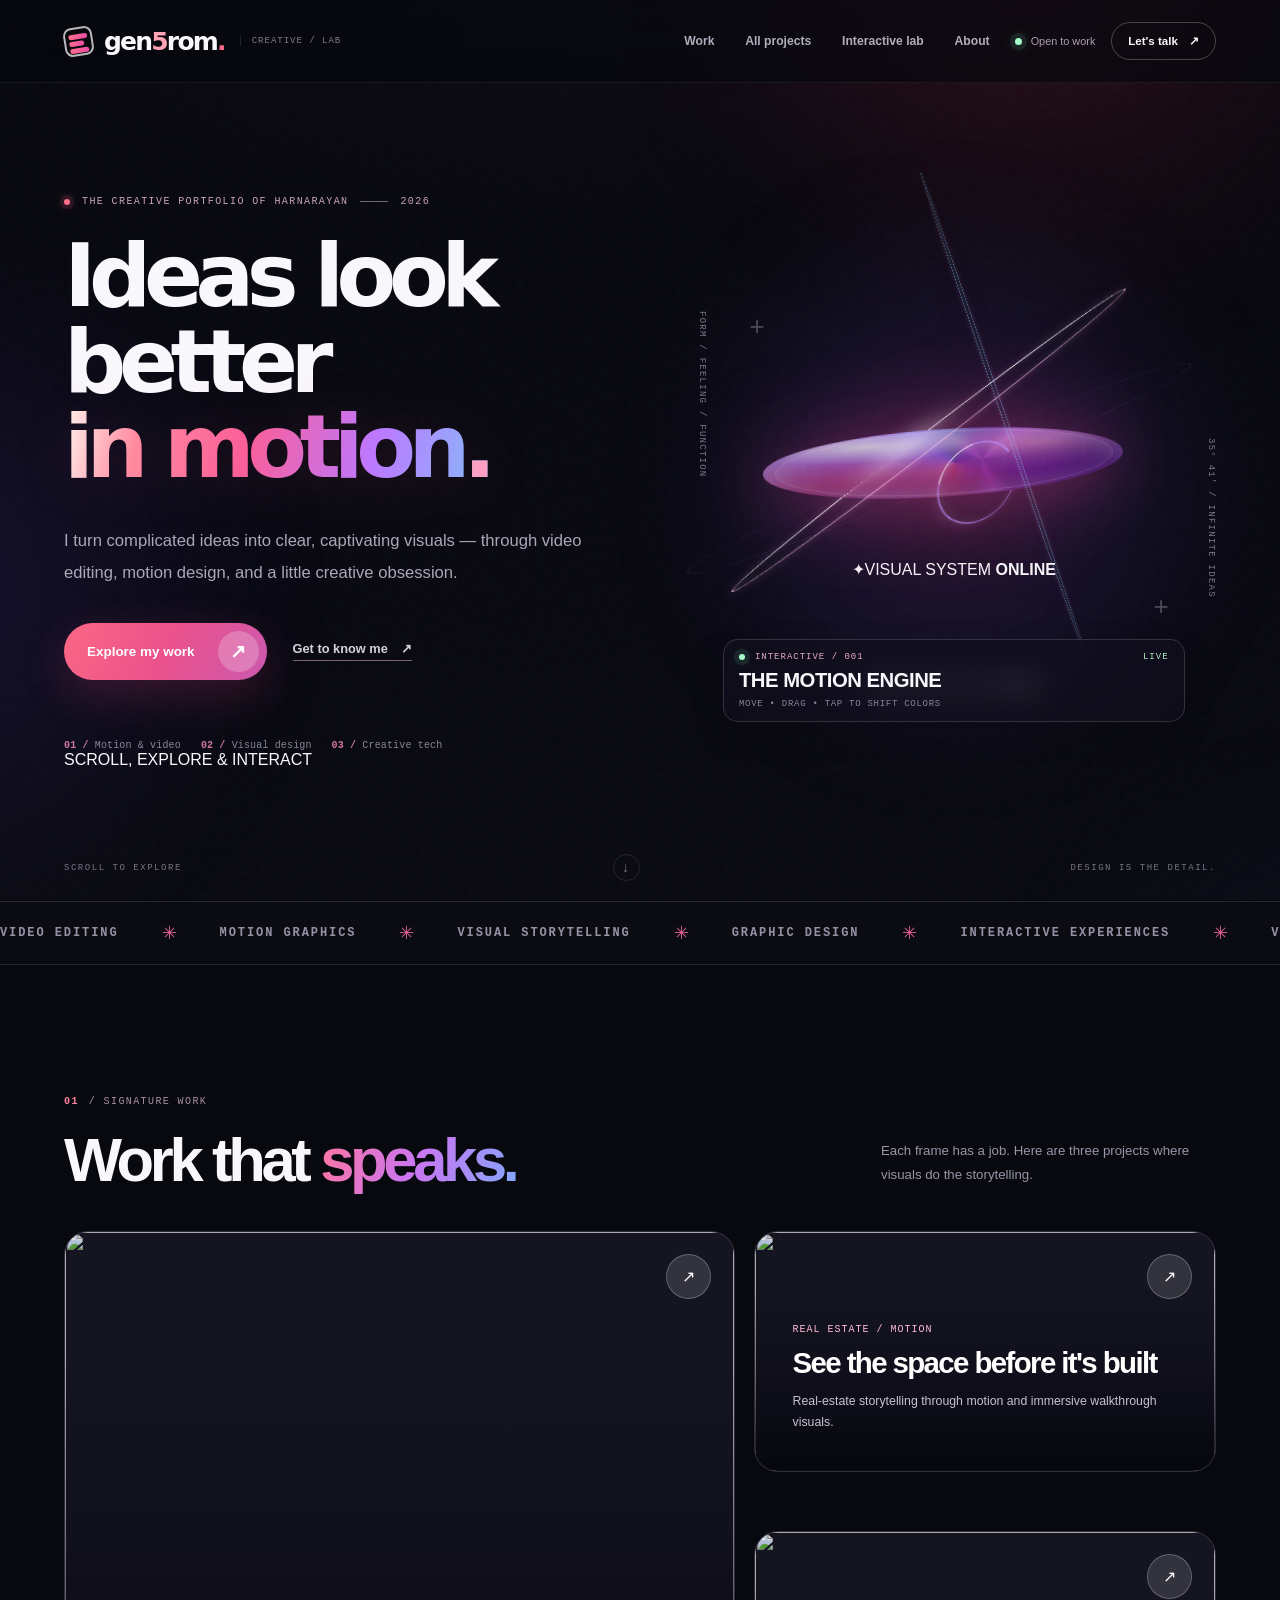
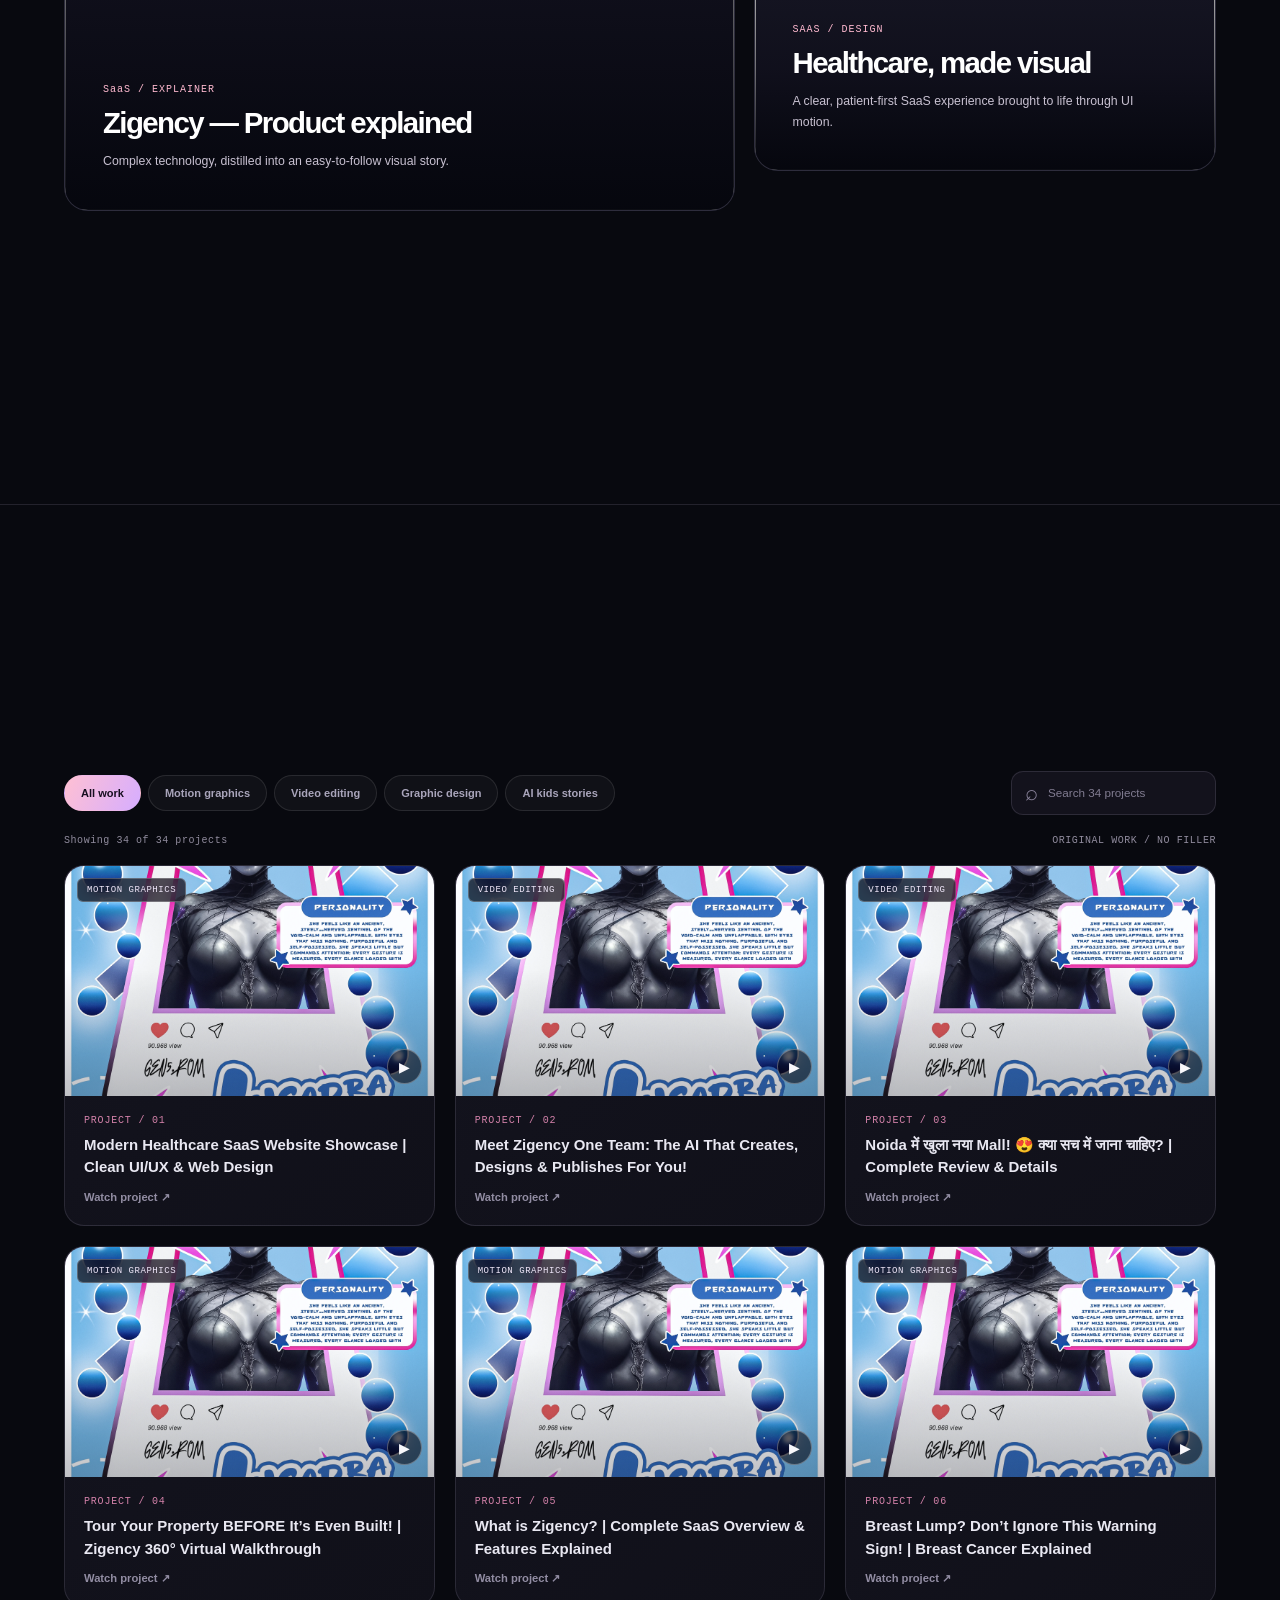
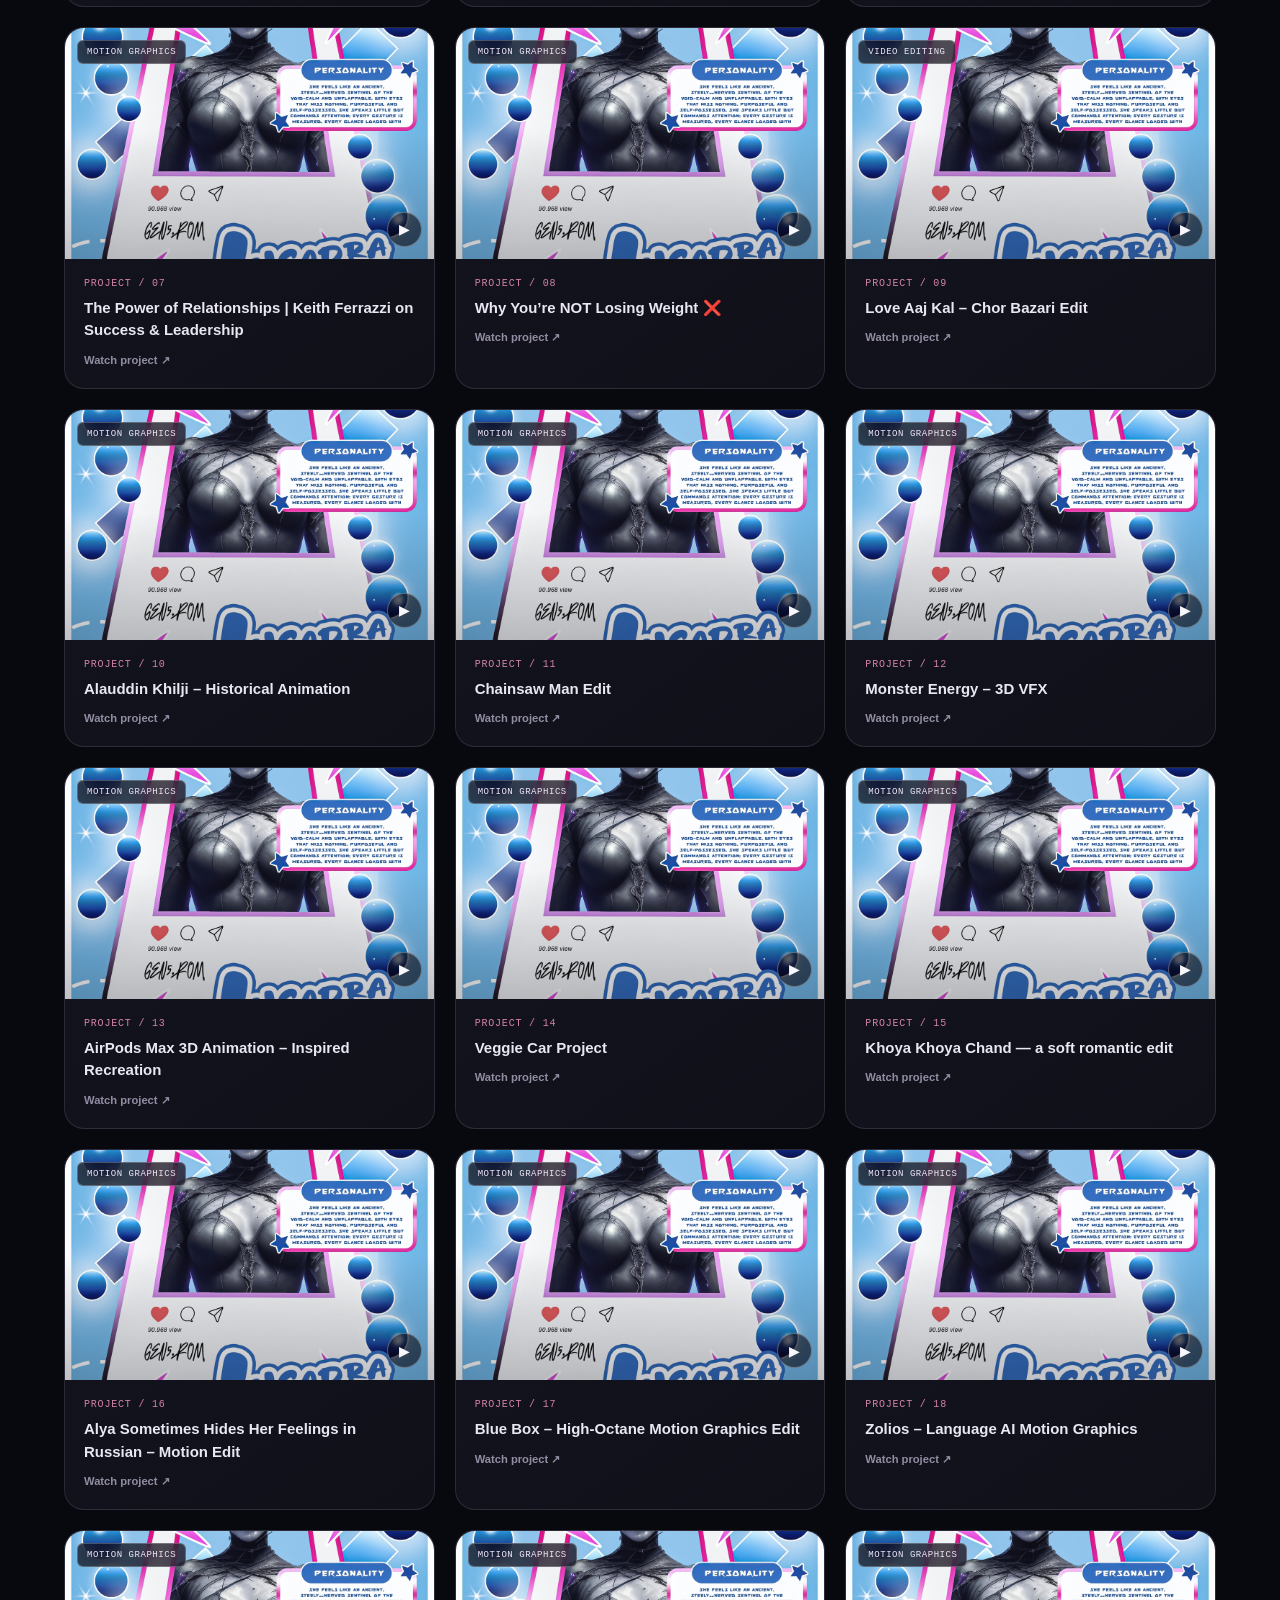
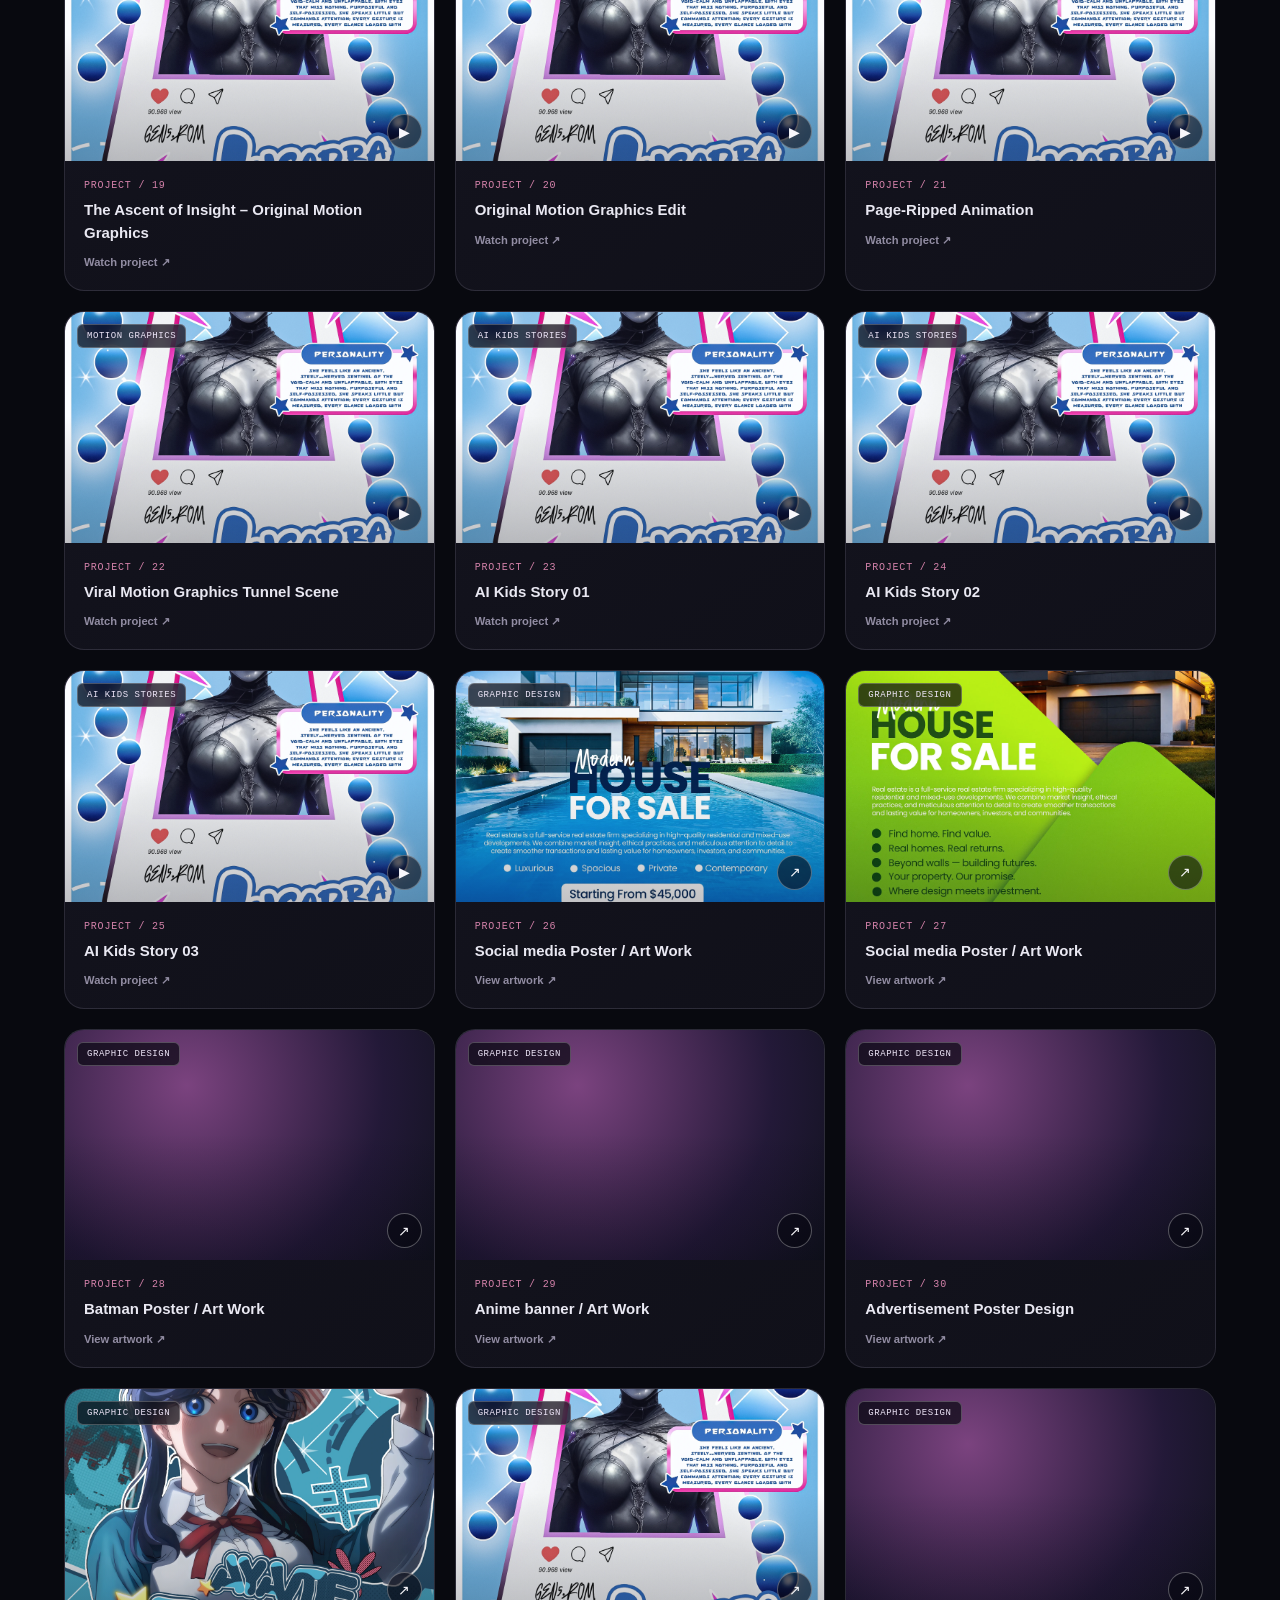
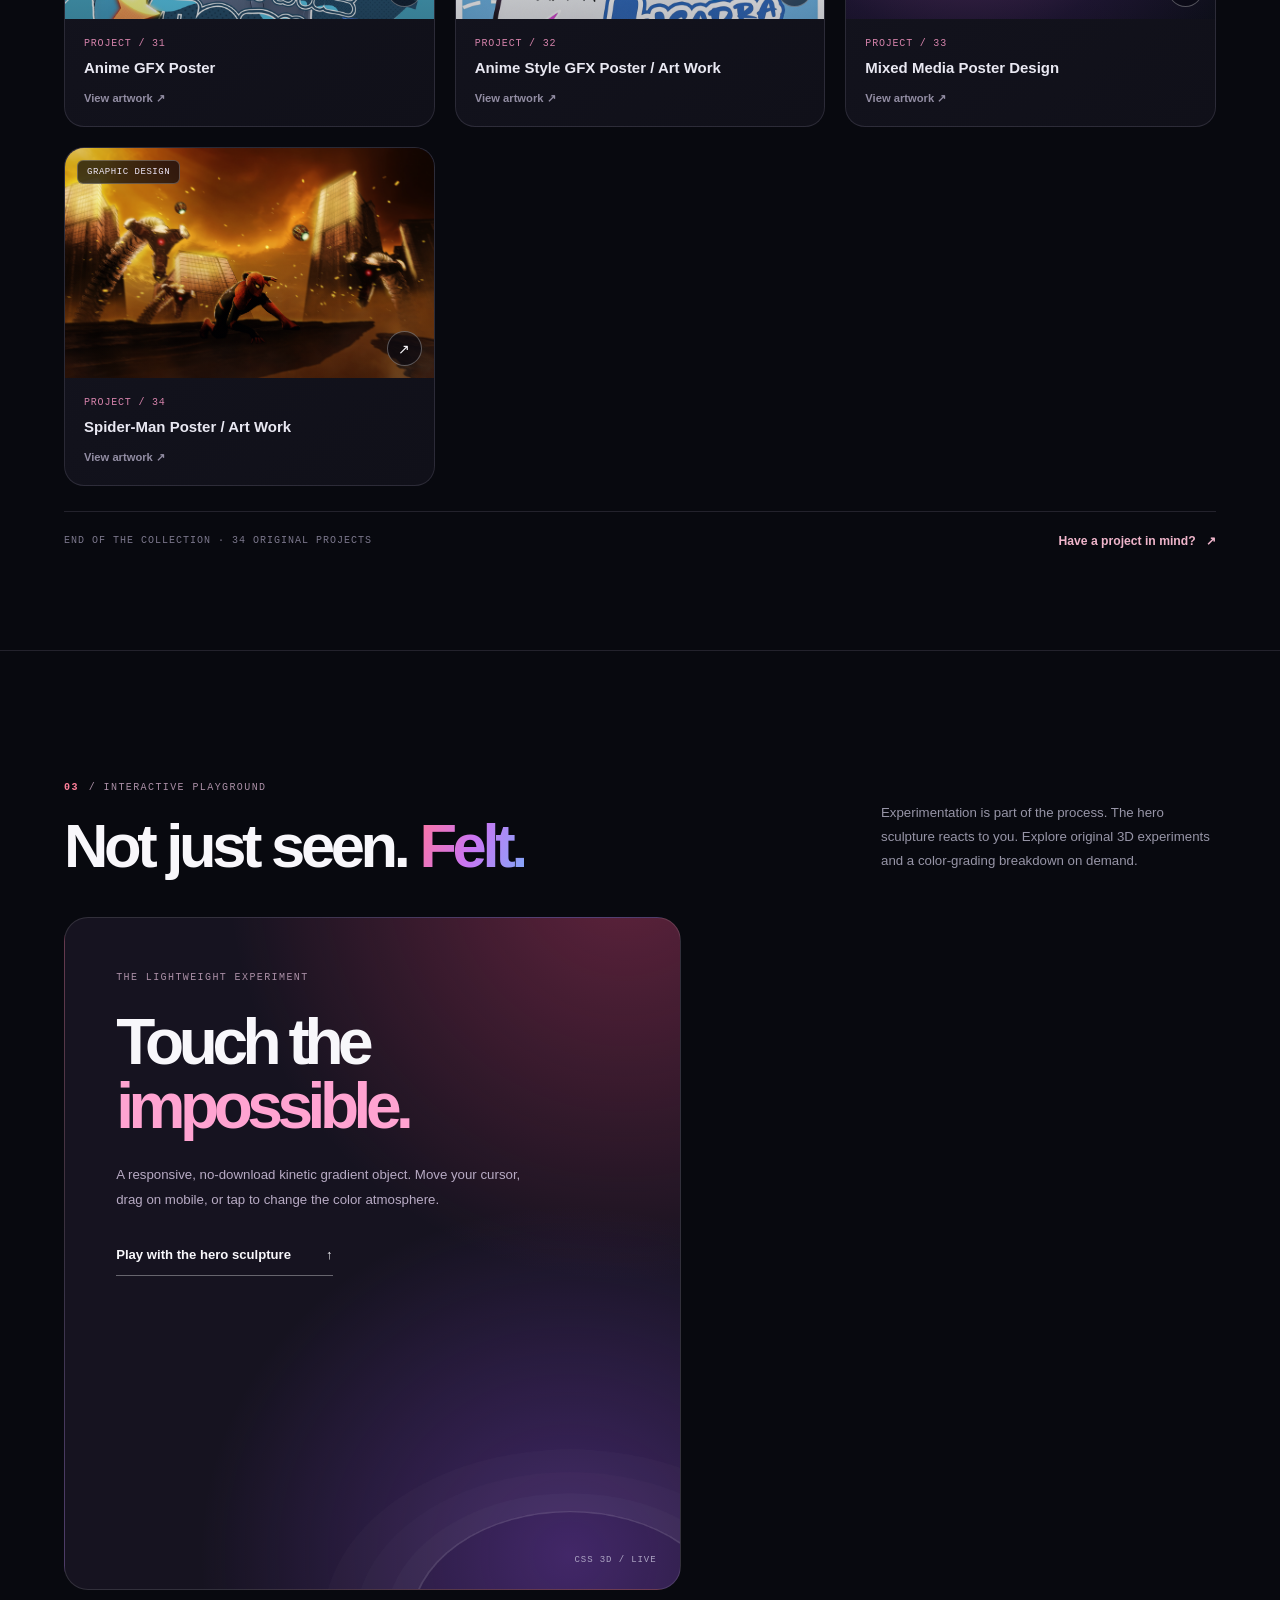
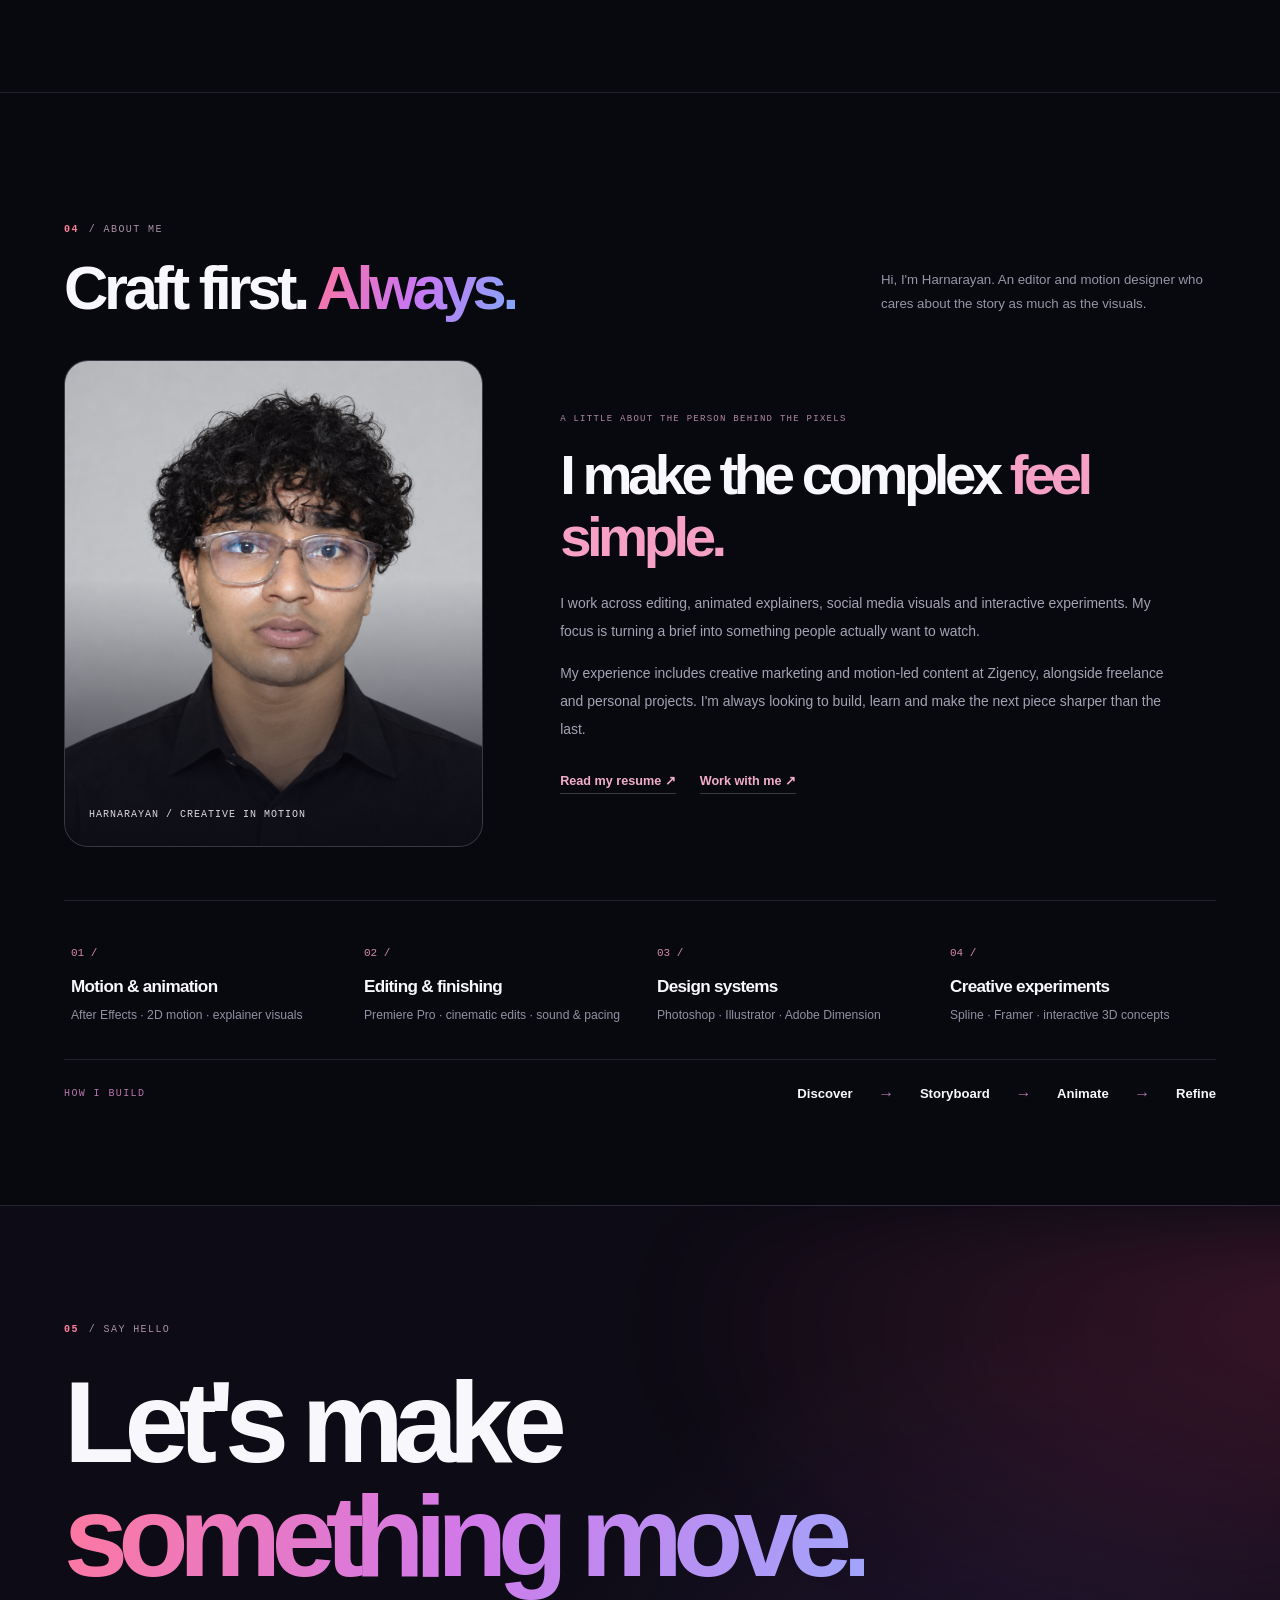
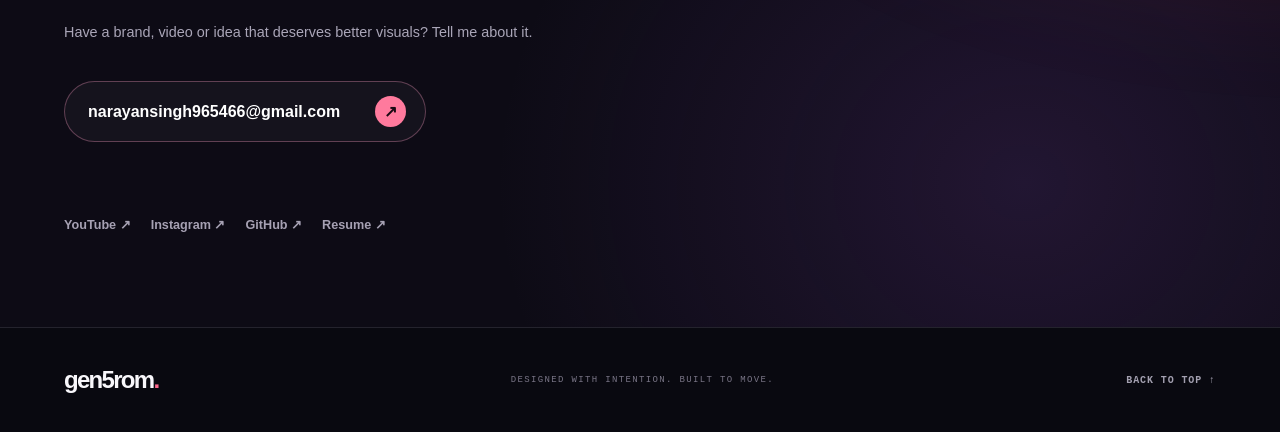
==== commit b64e26a5: "Add interactive 3D-depth hero layers, floating creative UI and animation-ready structure" ====
--- a/index.html
+++ b/index.html
@@ -14,9 +14,9 @@
   <link rel="preconnect" href="https://fonts.googleapis.com">
   <link rel="preconnect" href="https://fonts.gstatic.com" crossorigin>
   <link href="https://fonts.googleapis.com/css2?family=DM+Mono:wght@400;500&family=Manrope:wght@400;500;600;700;800&family=Space+Grotesk:wght@400;500;600;700&display=swap" rel="stylesheet">
-  <link rel="stylesheet" href="./style.css?v=cyber-v5">
-  <script src="./portfolio-data.js?v=cyber-v5" defer></script>
-  <script src="./script.js?v=cyber-v5" defer></script>
+  <link rel="stylesheet" href="./style.css?v=cyber-v6">
+  <script src="./portfolio-data.js?v=cyber-v6" defer></script>
+  <script src="./script.js?v=cyber-v6" defer></script>
 </head>
 <body>
   <div class="ambient" aria-hidden="true">
@@ -60,9 +60,12 @@
           <a class="text-cta" href="#about">Get to know me <span aria-hidden="true">↗</span></a>
         </div>
         <div class="hero-meta"><span><b>01 /</b> Motion & video</span><span><b>02 /</b> Visual design</span><span><b>03 /</b> Creative tech</span></div>
+        <div class="hero-submark" aria-hidden="true"><span></span> SCROLL, EXPLORE & INTERACT <span></span></div>
       </div>
-      <div class="hero-art" id="orbStage" aria-label="Interactive luminous gradient sculpture; move or drag to rotate">
+      <div class="hero-art" id="orbStage" role="button" tabindex="0" aria-label="Interactive luminous gradient sculpture. Move or drag to rotate, tap or press Enter to change its colors">
         <div class="hero-art-inner">
+          <div class="depth-grid" aria-hidden="true"><span class="depth-grid-ring ring-one"></span><span class="depth-grid-ring ring-two"></span><span class="depth-grid-ring ring-three"></span></div>
+          <div class="depth-aura" aria-hidden="true"></div>
           <div class="orb-halo"></div>
           <div class="orb-perspective" id="orbPerspective">
             <div class="orb-body">
@@ -73,6 +76,8 @@
             </div>
           </div>
           <span class="art-cross art-cross-one">+</span><span class="art-cross art-cross-two">+</span>
+          <div class="floating-ui floating-ui-top" aria-hidden="true"><span class="ui-symbol">✦</span><span>VISUAL SYSTEM <strong>ONLINE</strong></span></div>
+          <div class="floating-ui floating-ui-side" aria-hidden="true"><span class="ui-track"><i></i><i></i><i></i><i></i><i></i><i></i><i></i></span><span>CREATIVE FLOW <strong>100%</strong></span></div>
           <div class="orbit-caption">
             <div class="orbit-caption-top"><span class="live-indicator"></span> INTERACTIVE / 001 <span>LIVE</span></div>
             <strong>THE MOTION ENGINE</strong>
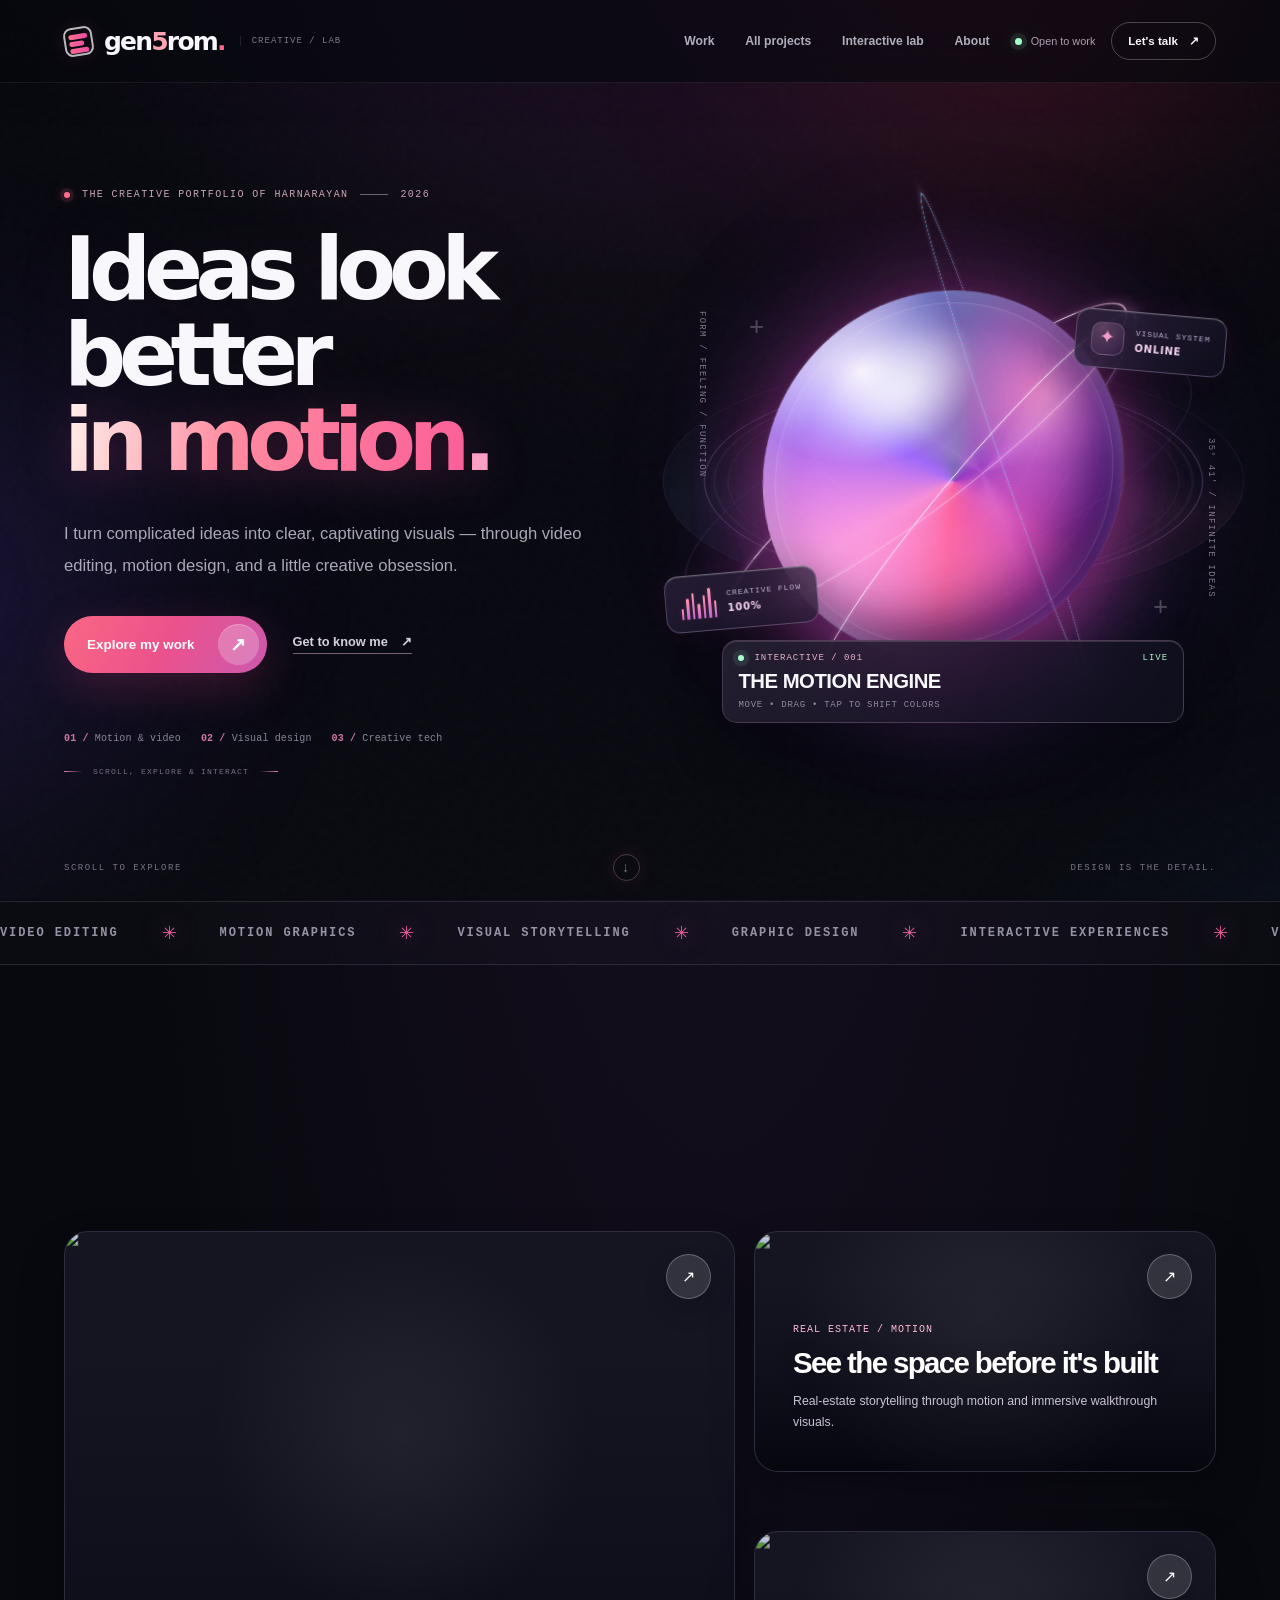
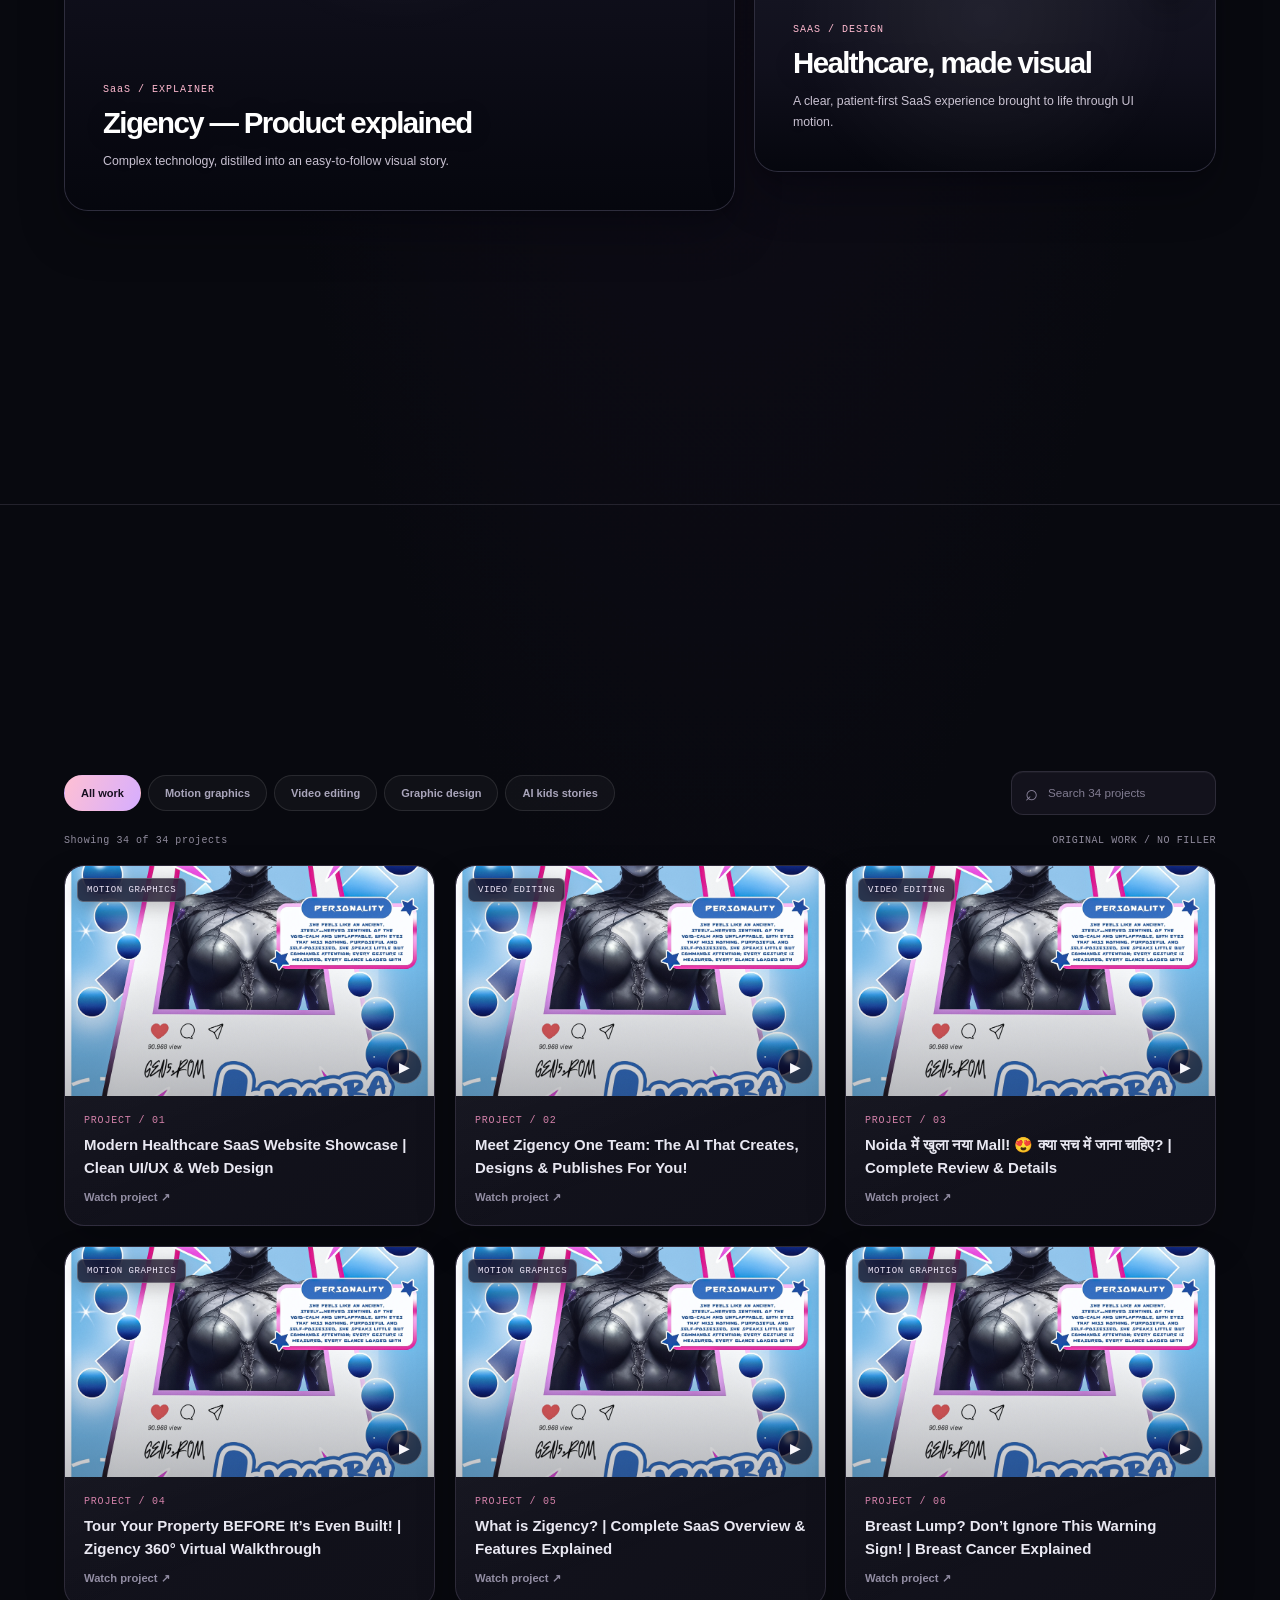
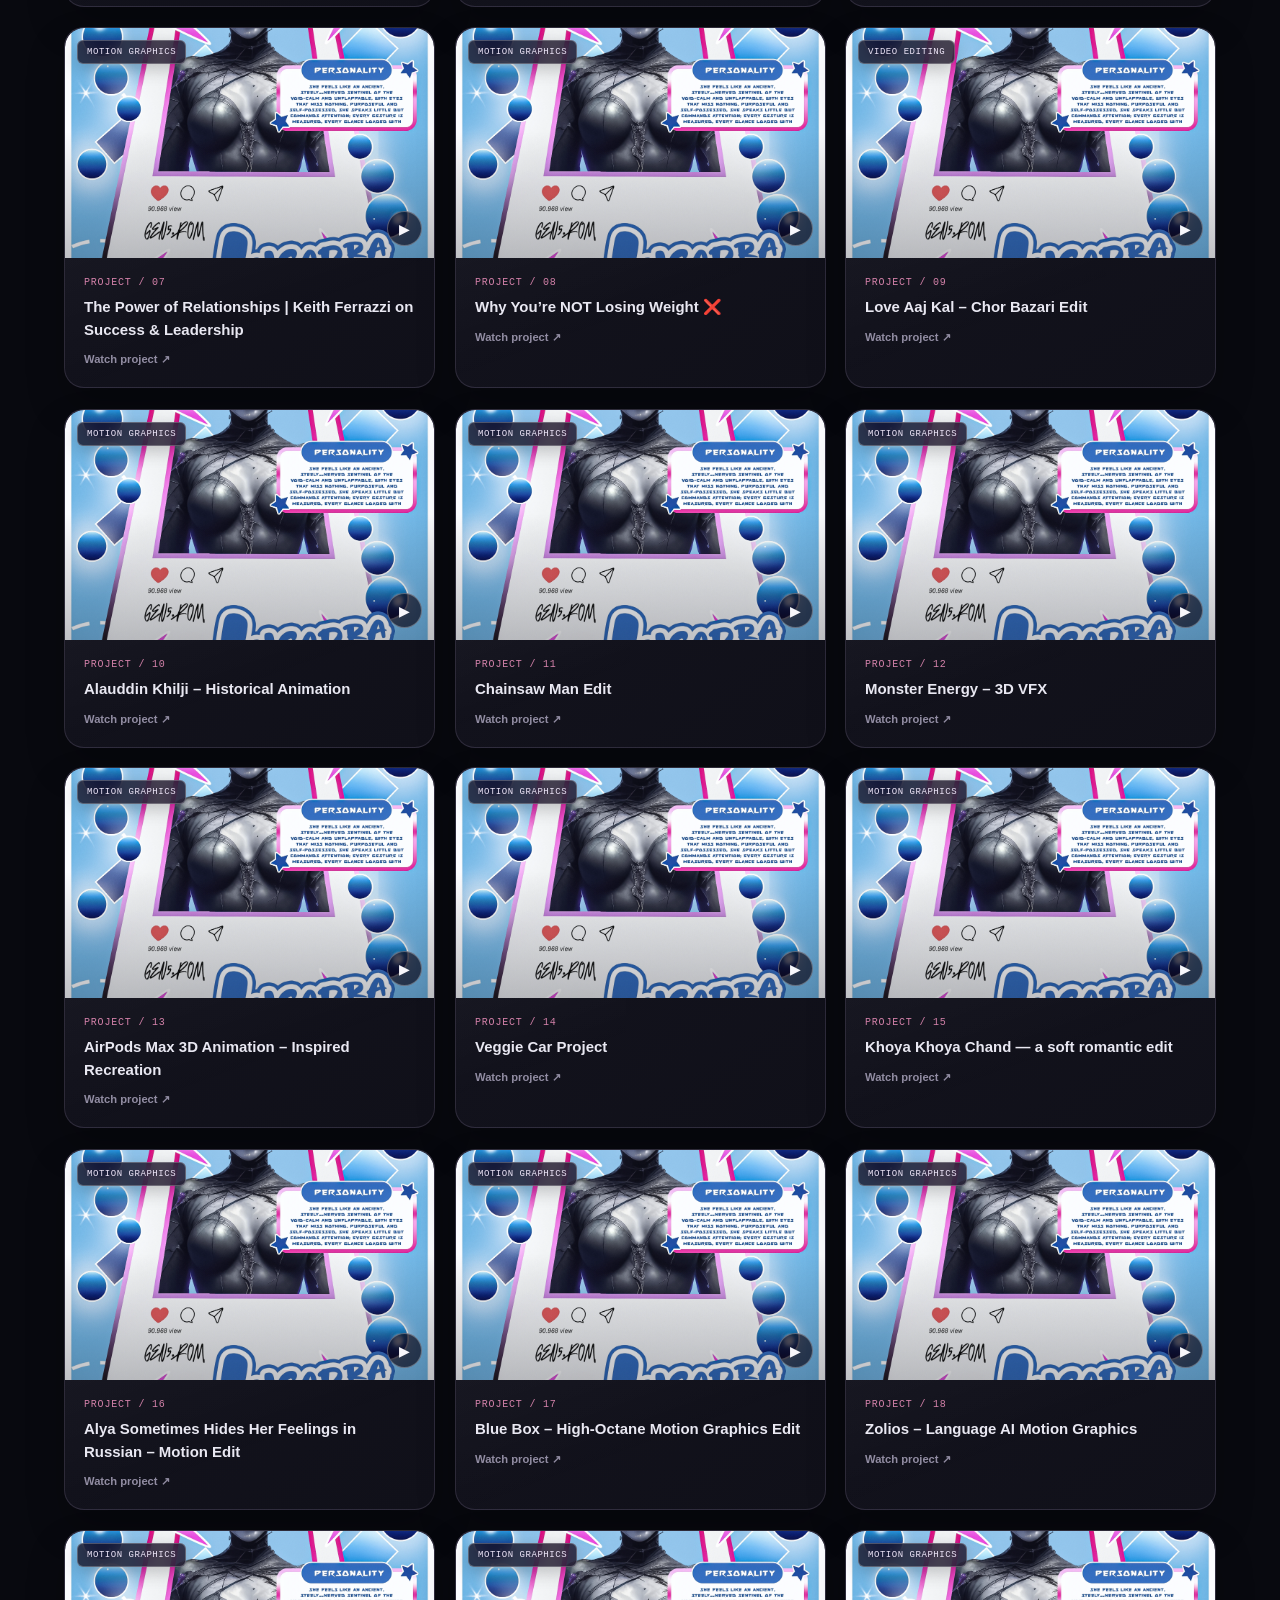
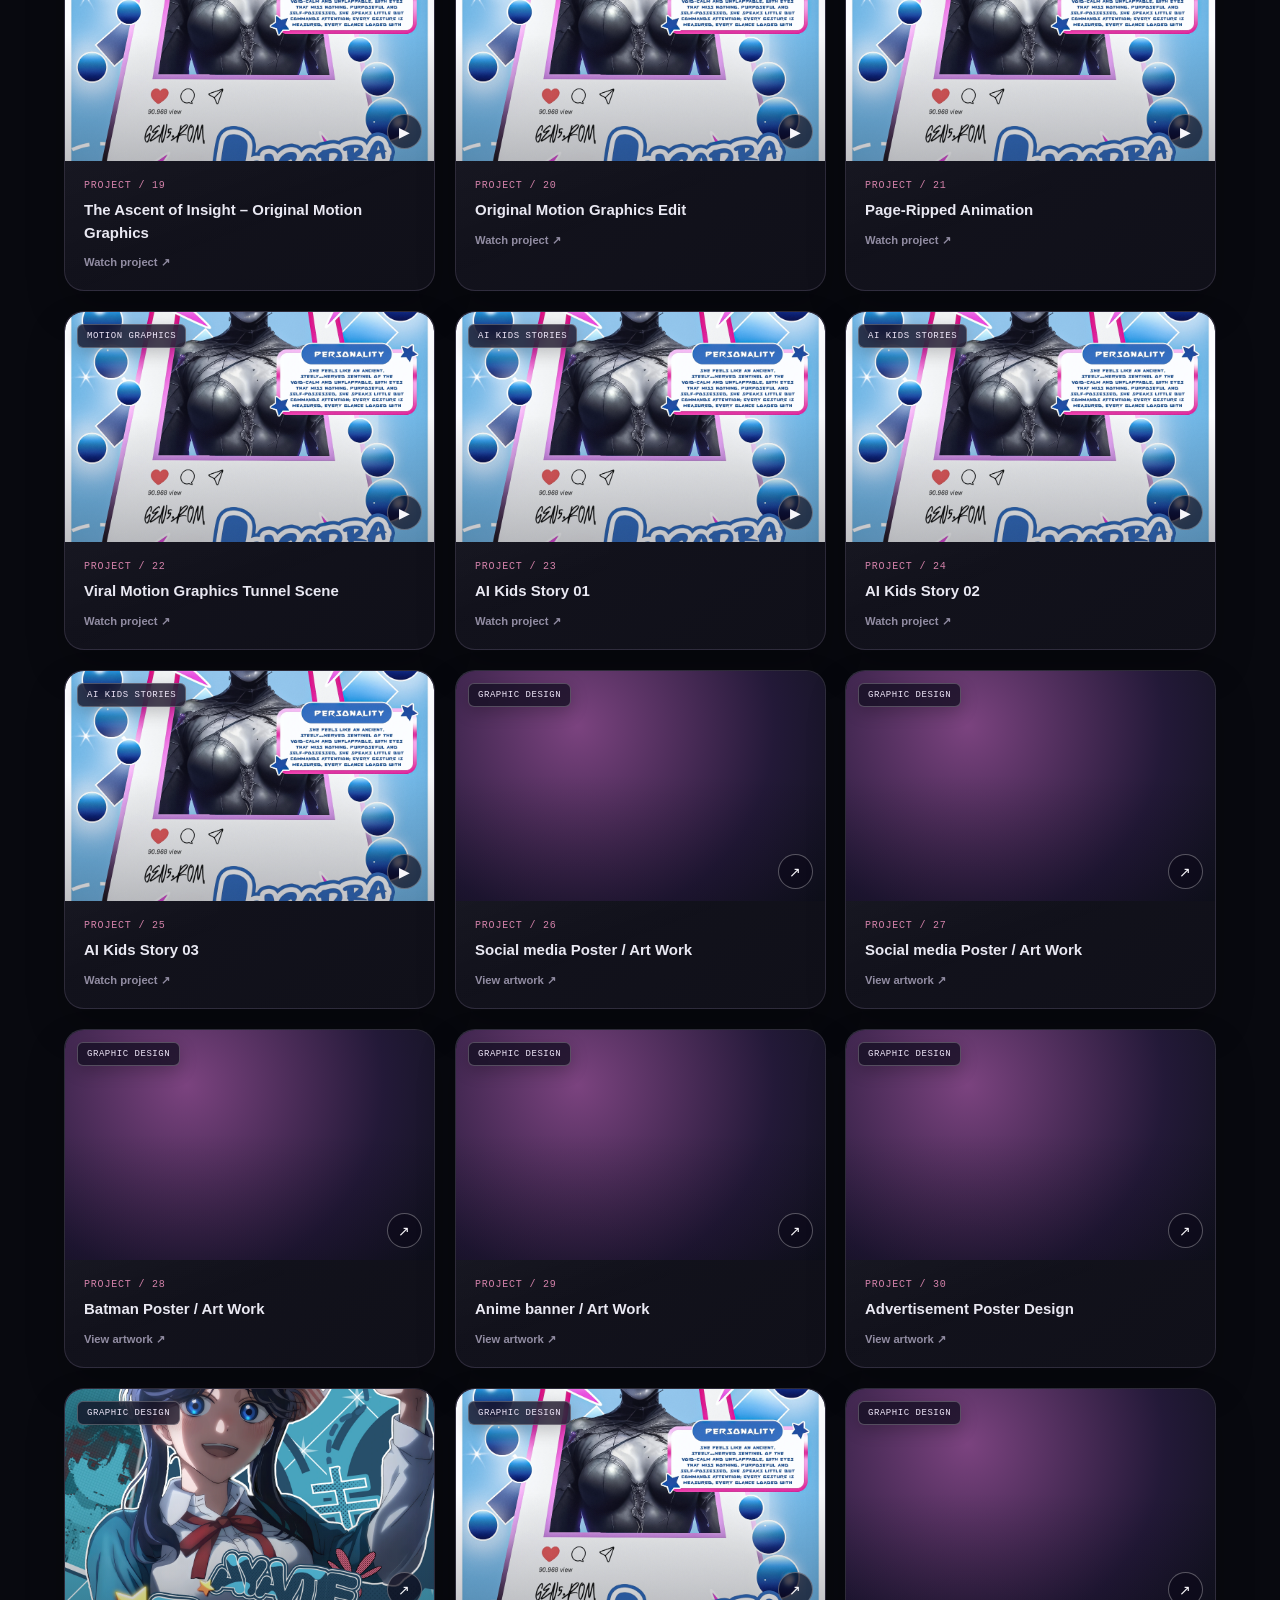
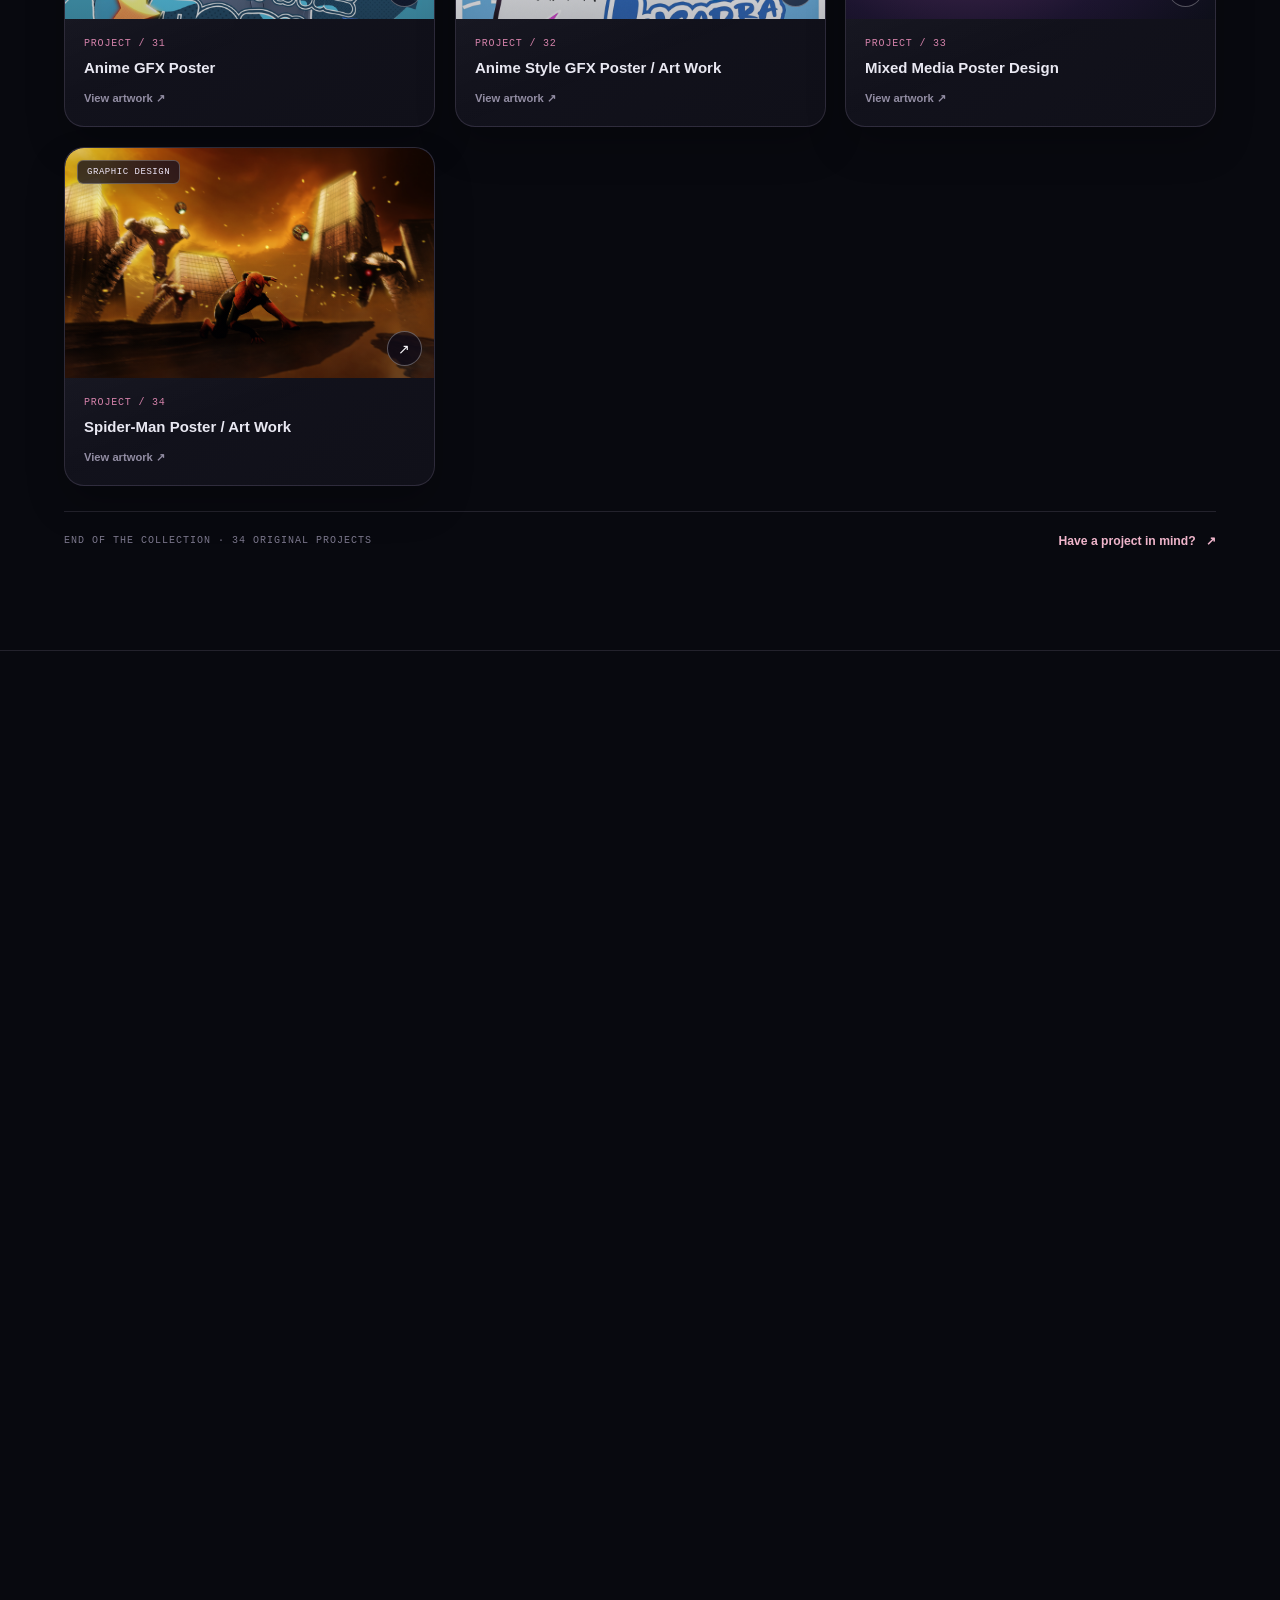
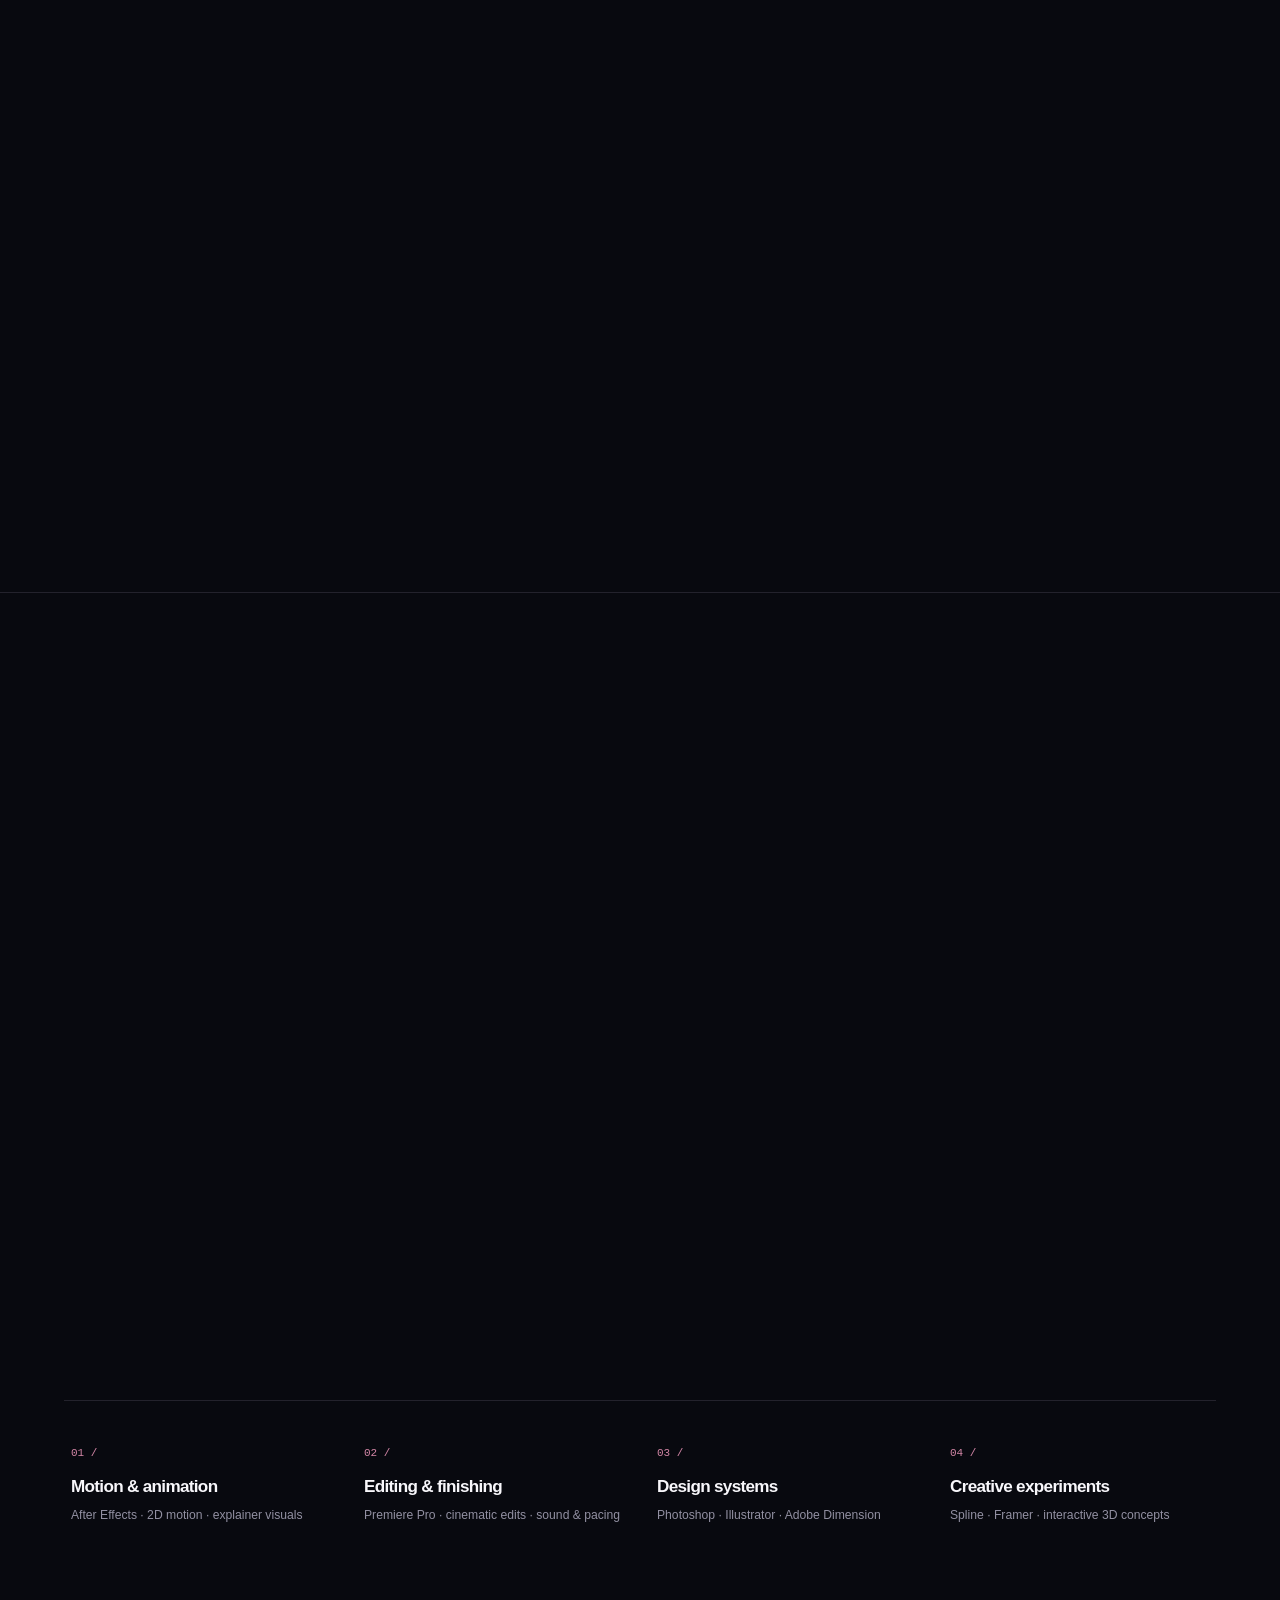
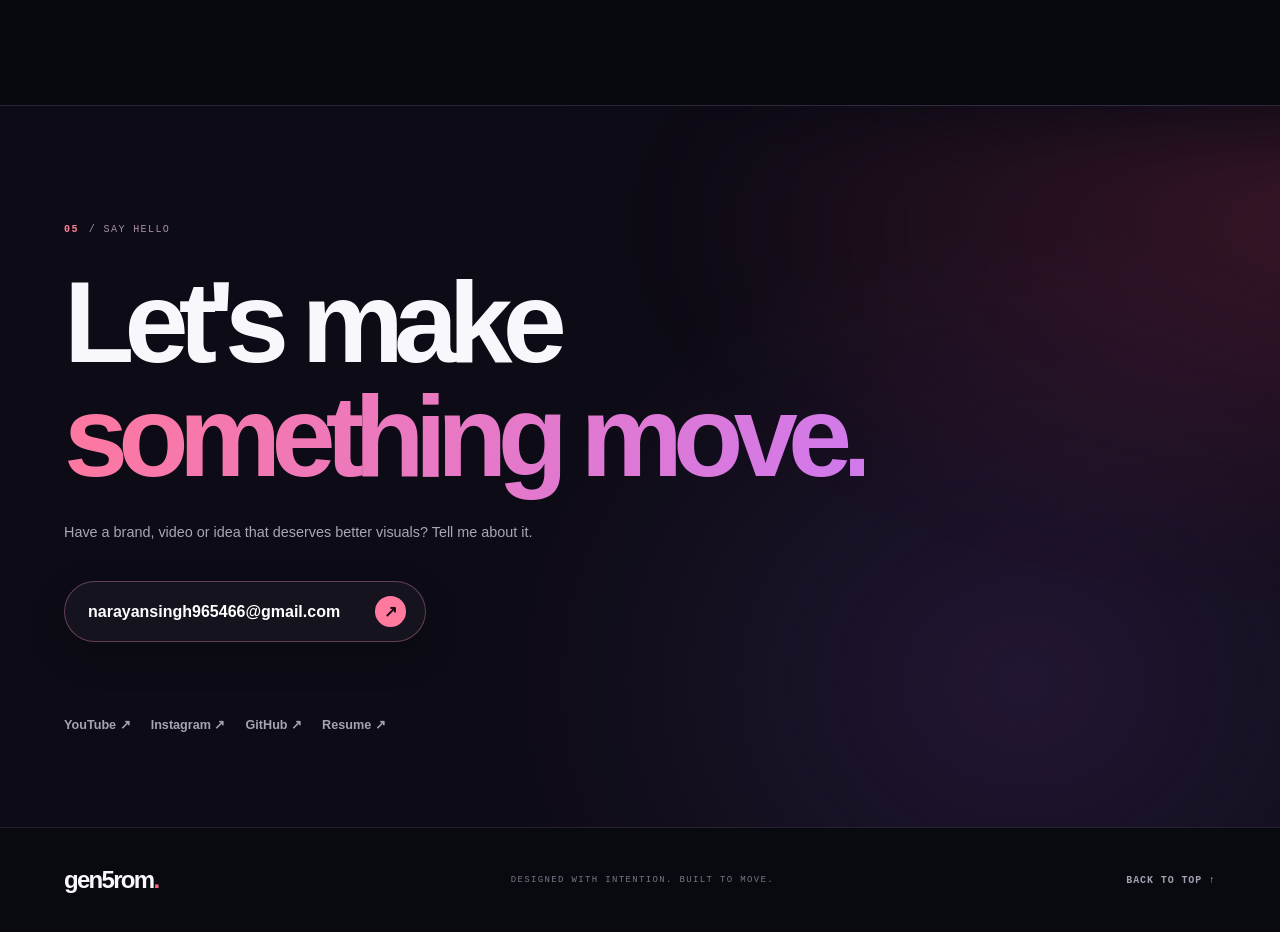
==== commit 484ea852: "Rebuild playground around full-width proximity 3D kinetic sculpture" ====
--- a/index.html
+++ b/index.html
@@ -14,9 +14,10 @@
   <link rel="preconnect" href="https://fonts.googleapis.com">
   <link rel="preconnect" href="https://fonts.gstatic.com" crossorigin>
   <link href="https://fonts.googleapis.com/css2?family=DM+Mono:wght@400;500&family=Manrope:wght@400;500;600;700;800&family=Space+Grotesk:wght@400;500;600;700&display=swap" rel="stylesheet">
-  <link rel="stylesheet" href="./style.css?v=cyber-v6">
-  <script src="./portfolio-data.js?v=cyber-v6" defer></script>
-  <script src="./script.js?v=cyber-v6" defer></script>
+  <link rel="stylesheet" href="./style.css?v=cyber-v7">
+  <script src="./portfolio-data.js?v=cyber-v7" defer></script>
+  <script src="./script.js?v=cyber-v7" defer></script>
+  <script type="module" src="./proximity-scene.js?v=cyber-v7"></script>
 </head>
 <body>
   <div class="ambient" aria-hidden="true">
@@ -128,15 +129,36 @@
       <div class="archive-footer"><span>END OF THE COLLECTION · 34 ORIGINAL PROJECTS</span><a href="#contact">Have a project in mind? <span aria-hidden="true">↗</span></a></div>
     </section>
 
+    
     <section class="section wrap lab-section" id="lab">
       <div class="section-intro reveal">
-        <div><span class="eyebrow"><b>03</b> / INTERACTIVE PLAYGROUND</span><h2>Not just seen. <span class="accent-serif">Felt.</span></h2></div>
-        <p>Experimentation is part of the process. The hero sculpture reacts to you. Explore original 3D experiments and a color-grading breakdown on demand.</p>
-      </div>
-      <div class="lab-grid">
-        <article class="lab-feature reveal"><div class="lab-glow"></div><span class="eyebrow">THE LIGHTWEIGHT EXPERIMENT</span><h3>Touch the<br><i>impossible.</i></h3><p>A responsive, no-download kinetic gradient object. Move your cursor, drag on mobile, or tap to change the color atmosphere.</p><a href="#orbStage">Play with the hero sculpture <span>↑</span></a><span class="lab-corner">CSS 3D / LIVE</span></article>
-        <div class="archived-labs" id="archivedLabs"></div>
-      </div>
+        <div><span class="eyebrow"><b>03</b> / INTERACTIVE PLAYGROUND</span><h2>A little closer. <span class="accent-serif">It reacts.</span></h2></div>
+        <p>A kinetic 3D sculpture that responds to your proximity. Move close, let the particles follow, and change its atmosphere.</p>
+      </div>
+      <div class="proximity-showcase reveal" id="proximityShowcase">
+        <div class="proximity-topbar">
+          <div class="proximity-id"><span class="proximity-live-dot"></span><span>EXPERIMENT 001 <span class="proximity-divider">/</span> PROXIMITY FIELD</span></div>
+          <div class="proximity-tech"><span class="tech-cross">✳</span> REAL-TIME 3D <span class="tech-separator">/</span> INTERACTIVE</div>
+        </div>
+        <div class="proximity-stage" id="proximityStage" role="button" tabindex="0" aria-label="Interactive 3D proximity sculpture. Move the pointer toward its center, drag horizontally on touch, or press Enter to change the color palette">
+          <div class="proximity-gridlines" aria-hidden="true"></div>
+          <div class="proximity-ambient" aria-hidden="true"></div>
+          <div class="proximity-fallback" id="proximityFallback" aria-hidden="true"><div class="fallback-knot"><i></i><i></i><i></i><i></i></div><span class="fallback-orbit"></span><span class="fallback-orbit two"></span></div>
+          <canvas id="proximityCanvas" aria-hidden="true"></canvas>
+          <div class="proximity-corner proximity-tl" aria-hidden="true">+</div><div class="proximity-corner proximity-tr" aria-hidden="true">+</div>
+          <div class="proximity-corner proximity-bl" aria-hidden="true">+</div><div class="proximity-corner proximity-br" aria-hidden="true">+</div>
+          <div class="proximity-reticle" id="proximityReticle" aria-hidden="true"></div>
+          <div class="proximity-stage-label"><span class="proximity-mini">01 — KINETIC STUDY</span><strong>THE AETHER<br>FIELD<span>.</span></strong></div>
+          <div class="proximity-stage-meta"><span id="proximityMessage">MOVE CLOSER TO INTERACT</span><div class="proximity-readout"><div class="proximity-meter" aria-hidden="true"><span id="proximityMeter"></span></div><span id="proximityValue">0%</span></div></div>
+          <div class="proximity-center-label" aria-hidden="true">FORM IN MOTION / NEVER STATIC</div>
+        </div>
+        <div class="proximity-bottom">
+          <div class="proximity-instruction"><span class="proximity-icon">⌁</span><div><strong>Try getting closer.</strong><p>Cursor proximity reshapes the energy field. On mobile, drag the sculpture or tap to pulse.</p></div></div>
+          <button type="button" class="proximity-theme-btn" id="proximityTheme" aria-label="Change sculpture color palette"><span class="palette-dot"></span><span id="proximityThemeName">ROSE / 01</span><span class="theme-arrow" aria-hidden="true">↗</span></button>
+        </div>
+      </div>
+      <div class="playground-archive-intro reveal"><span class="eyebrow">MORE FROM THE LAB</span><p>Additional 3D experiments and a color-grading breakdown. Open only what interests you.</p></div>
+      <div class="archived-labs playground-archive" id="archivedLabs"></div>
     </section>
 
     <section class="section wrap about-section" id="about">
--- a/style.css
+++ b/style.css
@@ -187,3 +187,195 @@
 @media(max-width:680px){.wrap{padding-inline:20px}.header-inner{height:70px}.site-header{top:0}.hero{padding-top:45px;padding-bottom:47px}.micro-label{font-size:8px;gap:7px;letter-spacing:.09em}.subtle-line{width:12px}.hero h1{font-size:clamp(3.14rem,11.5vw,4.7rem);letter-spacing:-.075em;margin:22px 0}.hero-description{font-size:.86rem;line-height:1.83;max-width:405px}.hero-ctas{gap:17px}.primary-cta{font-size:.75rem;min-height:52px;padding-left:19px}.cta-arrow{width:37px;height:37px}.text-cta{font-size:.72rem}.hero-art{min-height:360px;width:min(395px,100%);margin-top:15px}.orb-perspective{width:85%;height:85%}.orb-body{width:84%;height:84%}.orbit-caption{bottom:0;left:6%;right:6%;padding:9px 12px;gap:5px}.orbit-caption strong{font-size:1rem}.orbit-caption-footer{font-size:7px}.art-axis{display:none}.hero-meta{font-size:9px;gap:12px}.hero-meta span{font-size:8px}.ticker-track{gap:28px;padding:16px 0}.ticker-track span{font-size:10px}.section{padding-top:80px;padding-bottom:80px}.section-intro{display:block;margin-bottom:27px}.section-intro h2{font-size:clamp(2.55rem,10vw,4rem);margin-top:10px}.section-intro>p{font-size:.78rem;line-height:1.8;max-width:420px;margin-top:14px}.featured-layout{grid-template-columns:1fr;gap:13px}.feature-card:first-child{min-height:370px;aspect-ratio:1.16;grid-row:auto}.feature-card{aspect-ratio:1.65}.feature-copy{padding:21px;gap:7px}.feature-title{font-size:clamp(1.33rem,5.3vw,2.12rem)}.feature-tag{font-size:8px}.feature-description{font-size:.7rem}.showreel-strip{grid-template-columns:86px 1fr;gap:13px;padding:13px}.strip-visual{min-height:94px}.strip-visual>span{display:none}.strip-play{width:40px;height:40px;font-size:12px}.strip-copy h3{font-size:1rem}.strip-copy p{font-size:.68rem}.showreel-strip .round-arrow{display:none}.archive-toolbar{gap:15px}.filter-list{width:100%;flex-wrap:nowrap;overflow:auto;padding-bottom:4px;scrollbar-width:none}.filter-list::-webkit-scrollbar{display:none}.filter{font-size:.67rem;flex:0 0 auto}.archive-status{font-size:8px}.project-grid{grid-template-columns:1fr;gap:15px}.project-media{aspect-ratio:16/9}.project-title{font-size:.89rem}.project-copy{padding:17px}.archive-footer{align-items:start;flex-direction:column}.lab-grid{grid-template-columns:1fr}.lab-feature{min-height:350px;padding:30px}.lab-feature h3{font-size:3.4rem}.archived-labs{grid-template-rows:auto;gap:14px}.lab-card{min-height:180px;padding:23px}.about-grid{grid-template-columns:1fr}.about-photo{max-width:420px;width:100%;margin:auto;aspect-ratio:4/4}.about-story h3{font-size:clamp(2.8rem,9vw,4.4rem)}.capability-grid{gap:10px}.capability{padding:16px 2px 18px}.capability h4{font-size:.95rem}.capability p{font-size:.69rem}.process{align-items:start;flex-direction:column}.process>div{gap:12px}.process strong{font-size:.7rem}.contact-section{padding:90px 0 75px}.contact-inner h2{font-size:clamp(3.4rem,12vw,6.5rem)}.contact-link{gap:8px;padding:12px;font-size:clamp(.67rem,3vw,.95rem)}.contact-link span{width:28px;height:28px}.socials{margin-top:48px;gap:21px}.site-footer>.wrap{min-height:110px;align-items:start;flex-direction:column;gap:12px;padding-top:22px;padding-bottom:22px}.site-footer .wrap>span{font-size:8px}.modal-bar{padding:12px 13px}.modal-bottom{padding:10px 13px}}
 @media(max-width:380px){.wrap{padding-inline:15px}.hero h1{font-size:3rem}.hero-art{min-height:320px}.hero-meta{gap:8px}.hero-meta span{font-size:7px}.filter{font-size:.61rem;padding:9px 11px}.brand-type{font-size:23px}.brand-symbol{width:27px;height:27px}.section-intro h2{font-size:2.35rem}.contact-inner h2{font-size:3.3rem}}
 @media(prefers-reduced-motion:reduce){*,*::before,*::after{scroll-behavior:auto!important;animation-duration:.01ms!important;animation-iteration-count:1!important;transition-duration:.01ms!important}.reveal{opacity:1;transform:none}.aura,.orb-body{will-change:auto}}
+
+
+/* =======================================================================
+   CYBER V6 / TRUE VISUAL DEPTH
+   Layered lighting, dimensional interfaces, silky easing, device-first.
+   Pure CSS + tiny pointer transforms; no WebGL or bulky dependencies.
+   ======================================================================= */
+:root{--ease-3d:cubic-bezier(.16,1,.3,1);--ease-flow:cubic-bezier(.22,.68,0,1);--dlight:rgba(255,126,181,.27);--violet-light:rgba(150,123,255,.17)}
+body{background:radial-gradient(ellipse 65% 38% at 56% -5%,rgba(81,42,105,.25),transparent 78%),#08090f}
+.ambient{background:radial-gradient(ellipse 59% 46% at 50% -10%,rgba(108,33,121,.23),transparent 90%),linear-gradient(180deg,#08090f,#090912 68%,#0a0b11)}
+.ambient::after{position:absolute;inset:0;content:"";pointer-events:none;background:radial-gradient(ellipse 46% 39% at 53% 21%,rgba(255,94,157,.035),transparent 86%);animation:ambientDrift 18s ease-in-out infinite alternate}
+.aura{animation-duration:35s;opacity:.52}
+.site-header{box-shadow:0 10px 40px rgba(0,0,0,.08)}
+.brand-symbol{box-shadow:0 0 19px rgba(255,100,150,.12),inset 0 0 13px rgba(255,106,155,.06)}
+.hero{isolation:isolate}
+.hero-copy{animation:heroCopyEnter 1.1s var(--ease-3d) .08s both}
+.hero h1{position:relative;filter:drop-shadow(0 9px 32px rgba(189,82,178,.06))}
+.glow-type{background-size:220% 220%;animation:auroraText 9s ease-in-out infinite alternate;filter:drop-shadow(0 6px 25px rgba(231,76,164,.22))}
+.hero-submark{margin-top:23px;display:flex;align-items:center;gap:10px;color:#797083;font:500 8px DM Mono,monospace;letter-spacing:.15em}
+.hero-submark span{display:block;width:19px;height:1px;background:linear-gradient(90deg,#e779a8,transparent)}
+.hero-submark span:last-child{transform:scaleX(-1)}
+.primary-cta{position:relative;overflow:hidden;isolation:isolate}
+.primary-cta::after{position:absolute;inset:-40% -32%;content:"";pointer-events:none;background:linear-gradient(104deg,transparent 32%,rgba(255,255,255,.31) 49%,transparent 61%);transform:translateX(-105%) rotate(-7deg);transition:transform .9s var(--ease-flow)}
+.primary-cta:hover::after{transform:translateX(105%) rotate(-7deg)}
+.cta-arrow{position:relative;z-index:2;box-shadow:inset 0 1px 0 rgba(255,255,255,.25)}
+.hero-art{perspective:1250px;isolation:isolate}
+.hero-art-inner{transform-style:preserve-3d;animation:artFloat 7s ease-in-out infinite alternate;will-change:transform}
+.depth-grid{position:absolute;inset:3%;border-radius:50%;background:repeating-radial-gradient(circle,transparent 0 27px,rgba(226,190,255,.06) 28px 29px,transparent 30px 58px),conic-gradient(from 35deg,transparent 0 17%,rgba(248,122,181,.055) 24%,transparent 43%,rgba(115,188,255,.055) 66%,transparent 80%);border:1px solid rgba(236,165,249,.06);transform:rotateX(66deg) rotateZ(-12deg) scale(1.18);filter:drop-shadow(0 30px 55px rgba(250,73,158,.13));pointer-events:none}
+.depth-grid::before,.depth-grid::after{content:"";position:absolute;inset:11%;border-radius:50%;border:1px dashed rgba(237,173,255,.11)}
+.depth-grid::after{inset:31%;border:1px solid rgba(228,184,255,.12)}
+.depth-grid-ring{position:absolute;display:block;border-radius:50%;border:1px solid rgba(223,180,255,.22);inset:7%;box-shadow:0 0 23px rgba(233,97,198,.045)}
+.depth-grid-ring.ring-two{inset:23%;border-color:rgba(255,153,207,.20)}
+.depth-grid-ring.ring-three{inset:40%;border-color:rgba(150,205,255,.20)}
+.depth-aura{position:absolute;inset:19%;border-radius:50%;background:radial-gradient(circle at 48% 65%,rgba(247,66,152,.25),rgba(173,77,228,.20) 34%,transparent 67%);filter:blur(34px);transform:scale(1.2) translateY(12%);pointer-events:none;animation:depthGlow 8s ease-in-out infinite alternate}
+.orb-perspective{z-index:3;overflow:visible;transform:translateZ(38px);filter:hue-rotate(var(--hue,0deg)) drop-shadow(0 17px 35px rgba(255,91,165,.28));transition:filter .6s ease}
+.orb-body{box-shadow:inset 8px 7px 28px rgba(255,255,255,.24),inset -38px -33px 70px rgba(21,7,65,.78),0 21px 44px rgba(126,33,118,.28),0 0 90px rgba(190,47,139,.25),0 0 150px rgba(90,63,201,.13);transition:transform .24s var(--ease-flow);background-blend-mode:screen,normal,screen,normal}
+.orb-body::before{content:"";position:absolute;inset:-2px;border-radius:50%;z-index:2;background:conic-gradient(from 18deg,transparent,rgba(251,220,255,.12) 18%,transparent 31%,rgba(109,198,255,.12) 53%,transparent 67%,rgba(255,255,255,.07) 83%,transparent);mask:radial-gradient(transparent 63%,#000 74%);pointer-events:none}
+.orbit{border-width:2px;filter:drop-shadow(0 0 4px rgba(235,189,255,.27))}
+.orbit-a{animation:orbitA 20s ease-in-out infinite alternate}
+.orbit-b{animation:orbitB 16s ease-in-out infinite alternate}
+.orbit-c{animation:orbitC 23s ease-in-out infinite alternate}
+.floating-ui{position:absolute;z-index:5;display:flex;align-items:center;gap:11px;border:1px solid rgba(236,204,255,.27);border-top-color:rgba(255,255,255,.34);border-radius:14px;padding:12px 15px;background:linear-gradient(140deg,rgba(44,33,61,.76),rgba(16,16,32,.58));box-shadow:0 20px 48px rgba(0,0,0,.3),inset 0 1px 0 rgba(255,255,255,.10),0 0 32px rgba(201,82,185,.09);backdrop-filter:blur(18px);-webkit-backdrop-filter:blur(18px);color:#bfb0d3;font:500 8px/1.65 DM Mono,monospace;letter-spacing:.12em;text-align:left;pointer-events:none}
+.floating-ui strong{display:block;color:#f6d5f2;font:700 10px/1.5 Manrope,system-ui,sans-serif;letter-spacing:.08em}
+.floating-ui-top{top:18%;right:-2%;transform:translateZ(110px) rotate(5deg);animation:uiHoverA 6s ease-in-out infinite alternate}
+.floating-ui-side{left:-5%;bottom:22%;transform:translateZ(95px) rotate(-5deg);animation:uiHoverB 7s ease-in-out infinite alternate}
+.ui-symbol{width:33px;height:33px;display:grid;place-items:center;flex:0 0 33px;border:1px solid rgba(255,208,242,.21);border-radius:10px;color:#f49bcc;background:radial-gradient(circle at 34% 17%,rgba(252,176,223,.23),rgba(103,62,168,.10));font-size:19px}
+.ui-track{display:flex;align-items:end;gap:3px;height:31px;width:35px}
+.ui-track i{flex:1;height:35%;border-radius:4px 4px 1px 1px;background:linear-gradient(0deg,#c765ce,#ff98b0);box-shadow:0 0 5px rgba(255,124,180,.19);animation:equalize 1.2s ease-in-out infinite alternate}
+.ui-track i:nth-child(2){height:67%;animation-delay:-.2s}.ui-track i:nth-child(3){height:84%;animation-delay:-.7s}.ui-track i:nth-child(4){height:48%;animation-delay:-.4s}.ui-track i:nth-child(5){height:73%;animation-delay:-.1s}.ui-track i:nth-child(6){height:98%;animation-delay:-.55s}.ui-track i:nth-child(7){height:54%;animation-delay:-.85s}
+.orbit-caption{z-index:6;border-color:rgba(241,187,229,.24);background:linear-gradient(128deg,rgba(24,18,38,.85),rgba(18,19,33,.66));box-shadow:0 22px 49px rgba(5,4,15,.4),inset 0 1px 0 rgba(255,255,255,.13);transform:translateZ(60px);-webkit-backdrop-filter:blur(17px);backdrop-filter:blur(17px)}
+.orbit-caption::before{content:"";position:absolute;inset:0;border-radius:inherit;pointer-events:none;background:linear-gradient(115deg,rgba(255,255,255,.06),transparent 58%)}
+.scroll-glyph{box-shadow:0 0 22px rgba(231,83,161,.11);border-color:rgba(253,170,216,.27)}
+.ticker-track i{filter:drop-shadow(0 0 12px rgba(231,81,160,.52))}
+.section-intro h2{filter:drop-shadow(0 8px 30px rgba(239,59,142,.045))}
+.section-intro .accent-serif{background-size:200% 200%;animation:auroraText 10s ease-in-out infinite alternate}
+.featured-layout,.project-grid,.lab-grid{perspective:1350px;perspective-origin:50% 46%}
+.feature-card,.project,.lab-card{--tilt-x:0deg;--tilt-y:0deg;--lift:0px;--spot-x:50%;--spot-y:35%;transform:perspective(1250px) rotateX(var(--tilt-x)) rotateY(var(--tilt-y)) translate3d(0,var(--lift),0);transform-style:preserve-3d;backface-visibility:hidden;transition:transform .36s var(--ease-3d),border-color .28s ease,box-shadow .33s ease}
+.feature-card{isolation:isolate;box-shadow:0 24px 45px rgba(4,4,12,.27),0 5px 13px rgba(0,0,0,.17)}
+.feature-card::before{content:"";position:absolute;inset:0;z-index:3;border-radius:inherit;pointer-events:none;opacity:.50;background:radial-gradient(circle 270px at var(--spot-x) var(--spot-y),rgba(255,255,255,.13),transparent 74%);transition:opacity .3s}
+.feature-card:hover,.feature-card.reveal.visible:hover{--lift:-8px;border-color:rgba(255,156,186,.47);box-shadow:0 35px 74px rgba(4,4,12,.38),0 0 48px rgba(209,64,145,.11)}
+.feature-card.reveal.visible{transform:perspective(1250px) rotateX(var(--tilt-x)) rotateY(var(--tilt-y)) translate3d(0,var(--lift),0)}
+.feature-card .feature-copy{transform:translateZ(32px);text-shadow:0 2px 25px rgba(0,0,0,.16)}
+.feature-card .feature-play{transform:translateZ(40px);box-shadow:0 12px 25px rgba(0,0,0,.18)}
+.feature-card:hover .feature-play{transform:translateZ(40px) rotate(45deg)}
+.feature-card img{transform:scale(1.015);will-change:auto}
+.project{position:relative;box-shadow:0 19px 38px rgba(0,0,0,.21),inset 0 1px 0 rgba(255,255,255,.06);border-color:rgba(217,195,245,.14)}
+.project::before{position:absolute;inset:0;z-index:4;content:"";pointer-events:none;opacity:0;transition:opacity .3s;background:radial-gradient(ellipse 75% 58% at var(--spot-x) var(--spot-y),rgba(255,255,255,.12),transparent 71%)}
+.project:hover::before,.project.tilt-active::before{opacity:.68}
+.project:hover{--lift:-7px;box-shadow:0 30px 58px rgba(0,0,0,.38),0 5px 32px rgba(190,56,135,.09);border-color:rgba(251,153,199,.45)}
+.project .project-media{overflow:hidden;transform:translateZ(24px);border-radius:19px 19px 0 0}
+.project .project-copy{position:relative;z-index:3;transform:translateZ(25px);background:linear-gradient(160deg,rgba(255,255,255,.025),transparent 55%)}
+.project .project-type{background:rgba(17,13,32,.77);box-shadow:0 5px 17px rgba(0,0,0,.22)}
+.project .project-play{background:rgba(12,10,26,.69);transition:transform .3s var(--ease-3d),background .3s}
+.project:hover .project-play{transform:scale(1.14) rotate(-7deg);background:rgba(203,89,161,.75)}
+.project.entrance{animation:projectIn .73s var(--ease-3d) backwards;animation-delay:var(--stagger,0ms)}
+.showreel-strip{position:relative;isolation:isolate;overflow:hidden;border-top-color:rgba(255,204,237,.27);box-shadow:0 28px 65px rgba(0,0,0,.22),inset 0 1px 0 rgba(255,255,255,.07);transform:translateZ(0);transition:transform .45s var(--ease-3d),border-color .35s,box-shadow .4s}
+.showreel-strip::before{content:"";position:absolute;inset:0;pointer-events:none;background:linear-gradient(105deg,rgba(255,155,202,.10),transparent 30%,rgba(158,121,255,.11) 85%);opacity:.75}
+.showreel-strip:hover{transform:translateY(-4px);border-color:rgba(243,171,229,.36);box-shadow:0 35px 76px rgba(0,0,0,.29),0 0 45px rgba(207,86,161,.06)}
+.strip-visual{box-shadow:inset 0 3px 12px rgba(255,255,255,.07),0 12px 32px rgba(22,11,40,.21)}
+.strip-visual::before{content:"";position:absolute;width:180%;height:180%;border:1px solid rgba(255,255,255,.13);border-radius:50%;left:-40%;top:8%;box-shadow:0 0 0 20px rgba(255,255,255,.025),0 0 0 45px rgba(255,255,255,.035);animation:stripOrbit 12s linear infinite}
+.strip-play{z-index:2;transition:transform .4s var(--ease-3d),box-shadow .4s}
+.showreel-strip:hover .strip-play{transform:scale(1.14);box-shadow:0 13px 43px #ff86c791}
+.filter{transition:transform .24s var(--ease-3d),background .24s,color .24s,border-color .24s}
+.filter:hover{transform:translateY(-2px)}
+.search-box{box-shadow:inset 0 1px 0 rgba(255,255,255,.04);transition:border-color .26s,box-shadow .26s}
+.search-box:focus-within{box-shadow:0 0 0 4px rgba(225,112,170,.08)}
+.lab-feature{box-shadow:inset 0 1px 0 rgba(255,255,255,.17),0 26px 64px rgba(0,0,0,.26);background-image:radial-gradient(ellipse 60% 67% at 82% 86%,rgba(160,83,233,.42),transparent 82%),radial-gradient(ellipse 60% 76% at 91% -9%,rgba(250,67,119,.35),transparent 92%),linear-gradient(165deg,#1d142b,#151320 72%,#151927)}
+.lab-feature::after{content:"";position:absolute;inset:-20% -40% auto auto;width:74%;height:80%;border-radius:50%;pointer-events:none;background:radial-gradient(circle,rgba(253,150,210,.09),transparent 72%);filter:blur(35px);animation:depthGlow 11s ease-in-out infinite alternate}
+.lab-card{overflow:hidden;position:relative;box-shadow:0 20px 50px rgba(0,0,0,.17),inset 0 1px 0 rgba(255,255,255,.065)}
+.lab-card::before{content:"";position:absolute;width:180px;height:180px;border-radius:50%;top:-72px;right:-74px;pointer-events:none;border:1px solid rgba(237,169,249,.17);box-shadow:0 0 0 24px rgba(202,102,232,.028),0 0 0 50px rgba(202,102,232,.025),0 0 0 86px rgba(202,102,232,.018)}
+.lab-card:hover{--lift:-6px;box-shadow:0 27px 66px rgba(0,0,0,.3),0 0 27px rgba(181,73,196,.065)}
+.lab-card.reveal.visible{transform:perspective(1250px) rotateX(var(--tilt-x)) rotateY(var(--tilt-y)) translate3d(0,var(--lift),0)}
+.lab-card.reveal.visible:hover{--lift:-6px}
+
+.about-photo{transform:perspective(950px) rotateY(-3deg);transform-origin:center;box-shadow:23px 28px 69px rgba(0,0,0,.36),0 0 55px rgba(209,87,153,.08);transition:transform .6s var(--ease-3d),box-shadow .6s}
+.about-photo:hover{transform:perspective(950px) rotateY(0deg) translateY(-6px);box-shadow:15px 35px 80px rgba(0,0,0,.4)}
+.about-photo::after{content:"";position:absolute;inset:0;pointer-events:none;border:1px solid rgba(255,255,255,.075);border-radius:inherit}
+.capability{border-radius:14px;transition:transform .35s var(--ease-3d),background .35s,box-shadow .35s,padding .35s}
+.capability:hover{transform:translateY(-5px);background:linear-gradient(148deg,rgba(255,255,255,.04),rgba(160,70,145,.035));box-shadow:0 17px 42px rgba(0,0,0,.15)}
+.contact-inner h2 span{background-size:190% 190%;animation:auroraText 13s ease-in-out infinite alternate}
+.contact-link{box-shadow:0 13px 38px rgba(0,0,0,.19);transition:transform .3s var(--ease-3d),box-shadow .3s,border-color .3s,background .3s}
+.contact-link:hover{transform:translateY(-3px);box-shadow:0 22px 49px rgba(135,43,107,.20)}
+.modal-panel{animation:modalEnter .32s var(--ease-3d) both;box-shadow:0 45px 120px rgba(0,0,0,.78),0 0 90px rgba(169,83,205,.11)}
+/* Reveal classes do not compete with card perspective transforms. */
+.reveal{transition:opacity .85s var(--ease-flow),transform .85s var(--ease-flow)}
+.reveal.visible{transition-delay:var(--reveal-delay,0ms)}
+@keyframes heroCopyEnter{from{opacity:0;transform:translate3d(0,22px,0)}to{opacity:1;transform:translate3d(0,0,0)}}
+@keyframes auroraText{0%{background-position:0% 52%}100%{background-position:100% 46%}}
+@keyframes ambientDrift{0%{opacity:.45;transform:translateX(-3%) translateY(0)}100%{opacity:1;transform:translateX(5%) translateY(3%)}}
+@keyframes depthGlow{from{opacity:.48;transform:scale(.9)}to{opacity:.95;transform:scale(1.12)}}
+@keyframes artFloat{0%{transform:translate3d(0,-6px,0) rotate(-.35deg)}100%{transform:translate3d(0,10px,0) rotate(.35deg)}}
+@keyframes orbitA{from{transform:rotate(-35deg) rotateX(65deg) translateZ(38px)}to{transform:rotate(-8deg) rotateX(71deg) translateZ(52px)}}
+@keyframes orbitB{from{transform:rotate(42deg) rotateY(69deg) translateZ(36px)}to{transform:rotate(60deg) rotateY(75deg) translateZ(48px)}}
+@keyframes orbitC{from{transform:rotate(70deg) rotateX(78deg) translateZ(66px)}to{transform:rotate(48deg) rotateX(70deg) translateZ(61px)}}
+@keyframes uiHoverA{from{transform:translate3d(0,-8px,105px) rotate(4deg)}to{transform:translate3d(0,10px,105px) rotate(7deg)}}
+@keyframes uiHoverB{from{transform:translate3d(0,9px,95px) rotate(-5deg)}to{transform:translate3d(0,-9px,95px) rotate(-2deg)}}
+@keyframes equalize{from{transform:scaleY(.45)}to{transform:scaleY(1)}}
+@keyframes stripOrbit{to{transform:rotate(360deg)}}
+@keyframes projectIn{0%{opacity:0;transform:perspective(1000px) translate3d(0,23px,0) rotateX(5deg) scale(.98)}100%{opacity:1;transform:perspective(1000px) translate3d(0,0,0) rotateX(0deg) scale(1)}}
+@keyframes modalEnter{from{opacity:0;transform:translateY(16px) scale(.97)}to{opacity:1;transform:translateY(0) scale(1)}}
+/* Tablets and touch screens: retain depth with simplified effects. */
+@media(max-width:1120px){
+  .floating-ui-top{top:16%;right:0;padding:10px 12px}
+  .floating-ui-side{left:0;bottom:21%;padding:10px 12px}
+  .hero-submark{justify-content:flex-start}
+  .depth-grid{inset:8%}
+}
+@media(max-width:850px){
+  .hero-submark{justify-content:center}
+  .hero-art{width:min(530px,100%)}
+  .floating-ui-top{right:3%;top:16%}
+  .floating-ui-side{left:3%;bottom:21%}
+  .feature-card,.project,.lab-card{--tilt-x:0deg!important;--tilt-y:0deg!important}
+}
+@media(max-width:680px){
+  .hero-art-inner{width:min(100%,395px)}
+  .depth-grid{inset:13%;transform:rotateX(66deg) rotateZ(-12deg) scale(1.08)}
+  .depth-aura{inset:23%}
+  .floating-ui{border-radius:11px;padding:8px 10px;gap:7px;font-size:6px;letter-spacing:.08em;backdrop-filter:blur(10px);-webkit-backdrop-filter:blur(10px)}
+  .floating-ui strong{font-size:8px}
+  .floating-ui-top{top:13%;right:2%}
+  .floating-ui-side{left:1%;bottom:24%}
+  .ui-symbol{width:25px;height:25px;flex-basis:25px;font-size:13px;border-radius:8px}
+  .ui-track{height:20px;width:23px;gap:2px}
+  .hero-submark{display:none}
+  .hero-art{min-height:360px}
+  .orb-halo{filter:blur(28px)}
+  .project,.feature-card,.lab-card{box-shadow:0 18px 38px rgba(0,0,0,.26),inset 0 1px 0 rgba(255,255,255,.055)}
+  .feature-card:hover,.project:hover,.lab-card:hover{--lift:0px}
+  .feature-card:hover,.project:hover{box-shadow:0 20px 42px rgba(0,0,0,.27)}
+  .project .project-media,.project .project-copy,.feature-card .feature-copy{transform:none}
+  .feature-card::before,.project::before{display:none}
+  .about-photo{transform:none;box-shadow:0 23px 52px rgba(0,0,0,.32)}
+  .contact-link{max-width:100%;overflow-wrap:anywhere}
+  .contact-link span{flex:0 0 28px}
+  .showreel-strip::before{opacity:.45}
+}
+@media(max-width:380px){
+  .floating-ui-side{left:0;bottom:23%}
+  .floating-ui-top{right:-1%;top:14%}
+  .floating-ui{padding:7px 8px}
+  .floating-ui strong{font-size:7px}
+  .hero-art{min-height:320px}
+  .hero-art-inner{width:min(100%,345px)}
+  .orbit-caption{bottom:-1%}
+  .project.entrance{animation-duration:.45s}
+}
+/* Ultra-short landscape screens shouldn't turn into large vertical blank space. */
+@media(max-height:550px) and (orientation:landscape){
+  .hero{min-height:0}
+  .hero-art{min-height:350px}
+  .hero-meta{margin-top:25px}
+  .hero-art-inner{width:min(100%,420px)}
+  .floating-ui{transform:none!important;animation:none!important}
+}
+/* Coarse pointer: no expensive tilt or pointer spotlights, but preserve smooth entrances. */
+@media(hover:none),(pointer:coarse){
+  .project,.feature-card,.lab-card{--tilt-x:0deg!important;--tilt-y:0deg!important;--lift:0px!important}
+  .project:hover,.feature-card:hover,.lab-card:hover,.lab-card.reveal.visible,.lab-card.reveal.visible:hover{transform:none}
+  .project .project-media,.project .project-copy,.feature-card .feature-copy{transform:none}
+  .project::before,.feature-card::before{opacity:0!important}
+  .aura{filter:blur(54px)}
+}
+@media(prefers-reduced-motion:reduce){
+  .ambient::after,.orb-halo,.hero-art-inner,.depth-aura,.glow-type,.accent-serif,
+  .orbit,.floating-ui,.ui-track i,.strip-visual::before,.contact-inner h2 span{animation:none!important}
+  .project,.feature-card,.lab-card{transform:none!important;transition:none!important}
+  .project.entrance{animation:none!important;opacity:1!important}
+  .hero-copy{animation:none!important}
+  .orb-body,.about-photo{transform:none!important;transition:none!important}
+  .modal-panel{animation:none!important}
+}
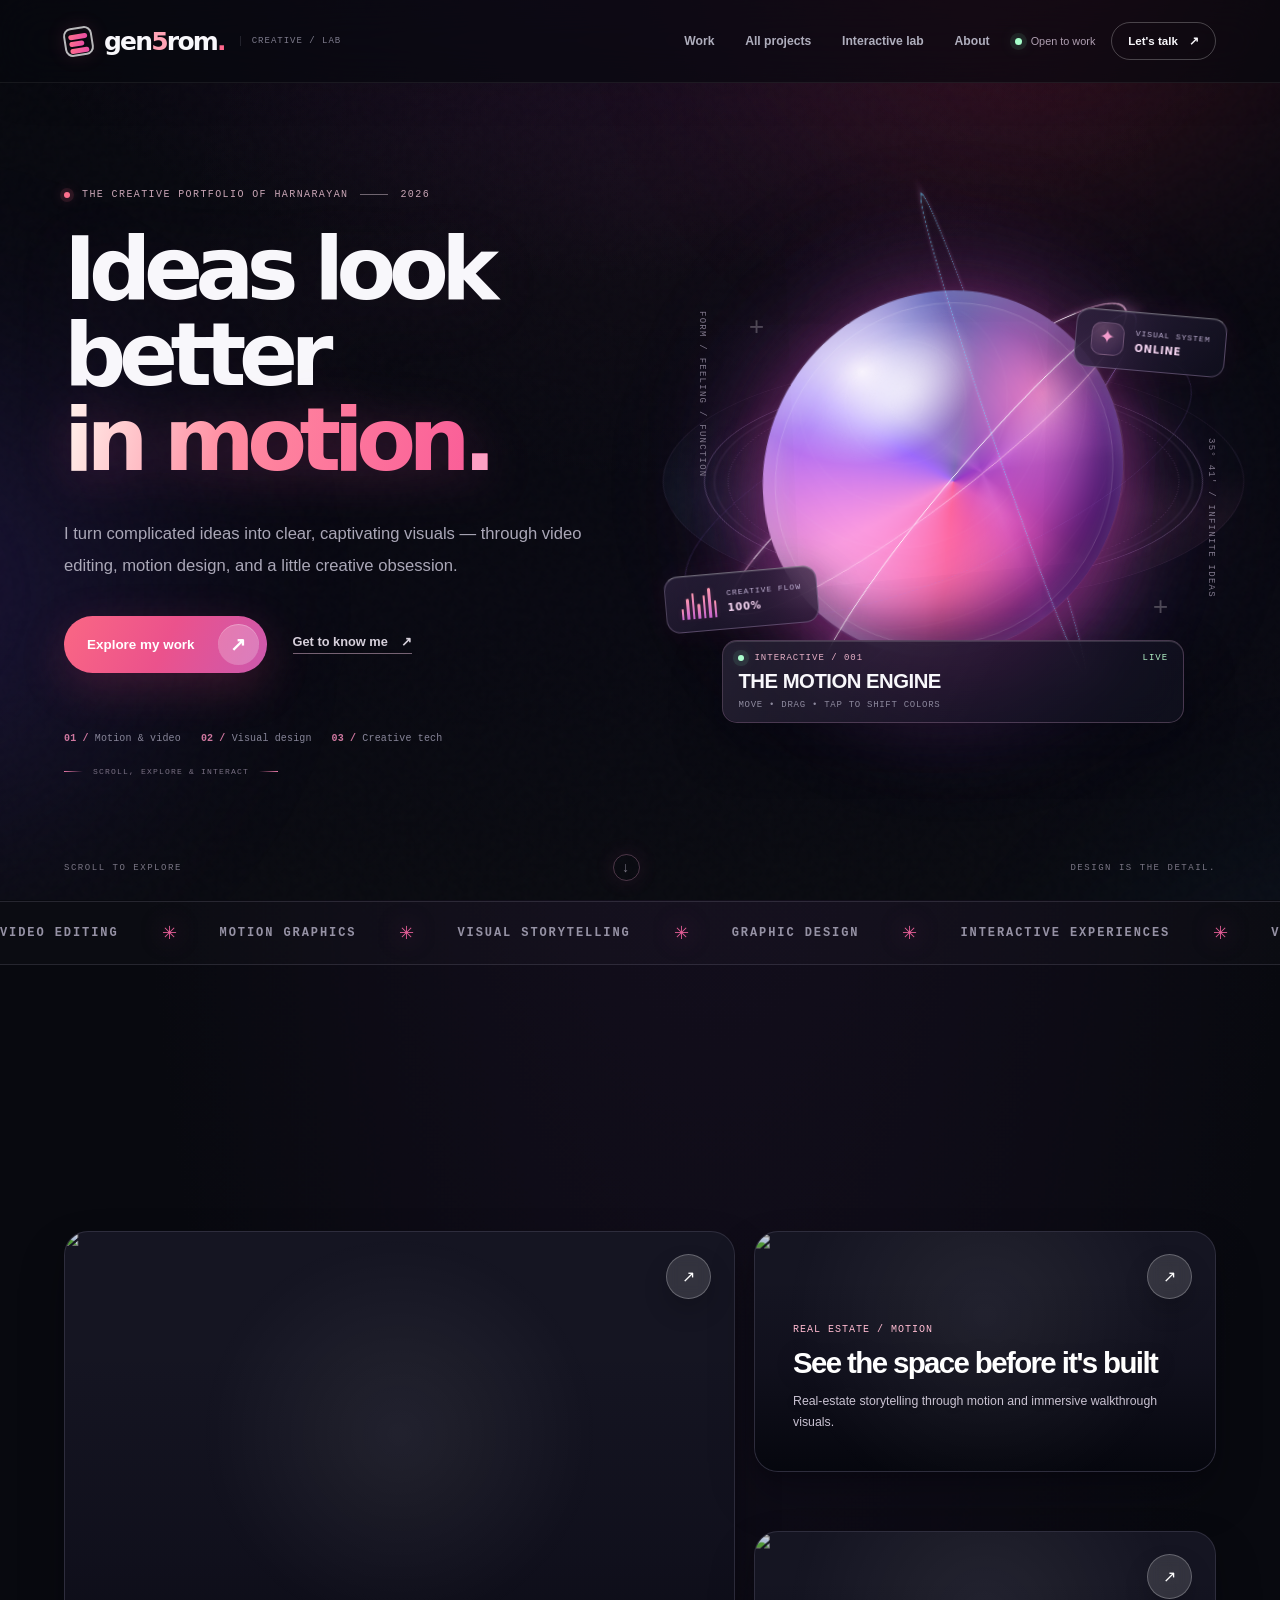
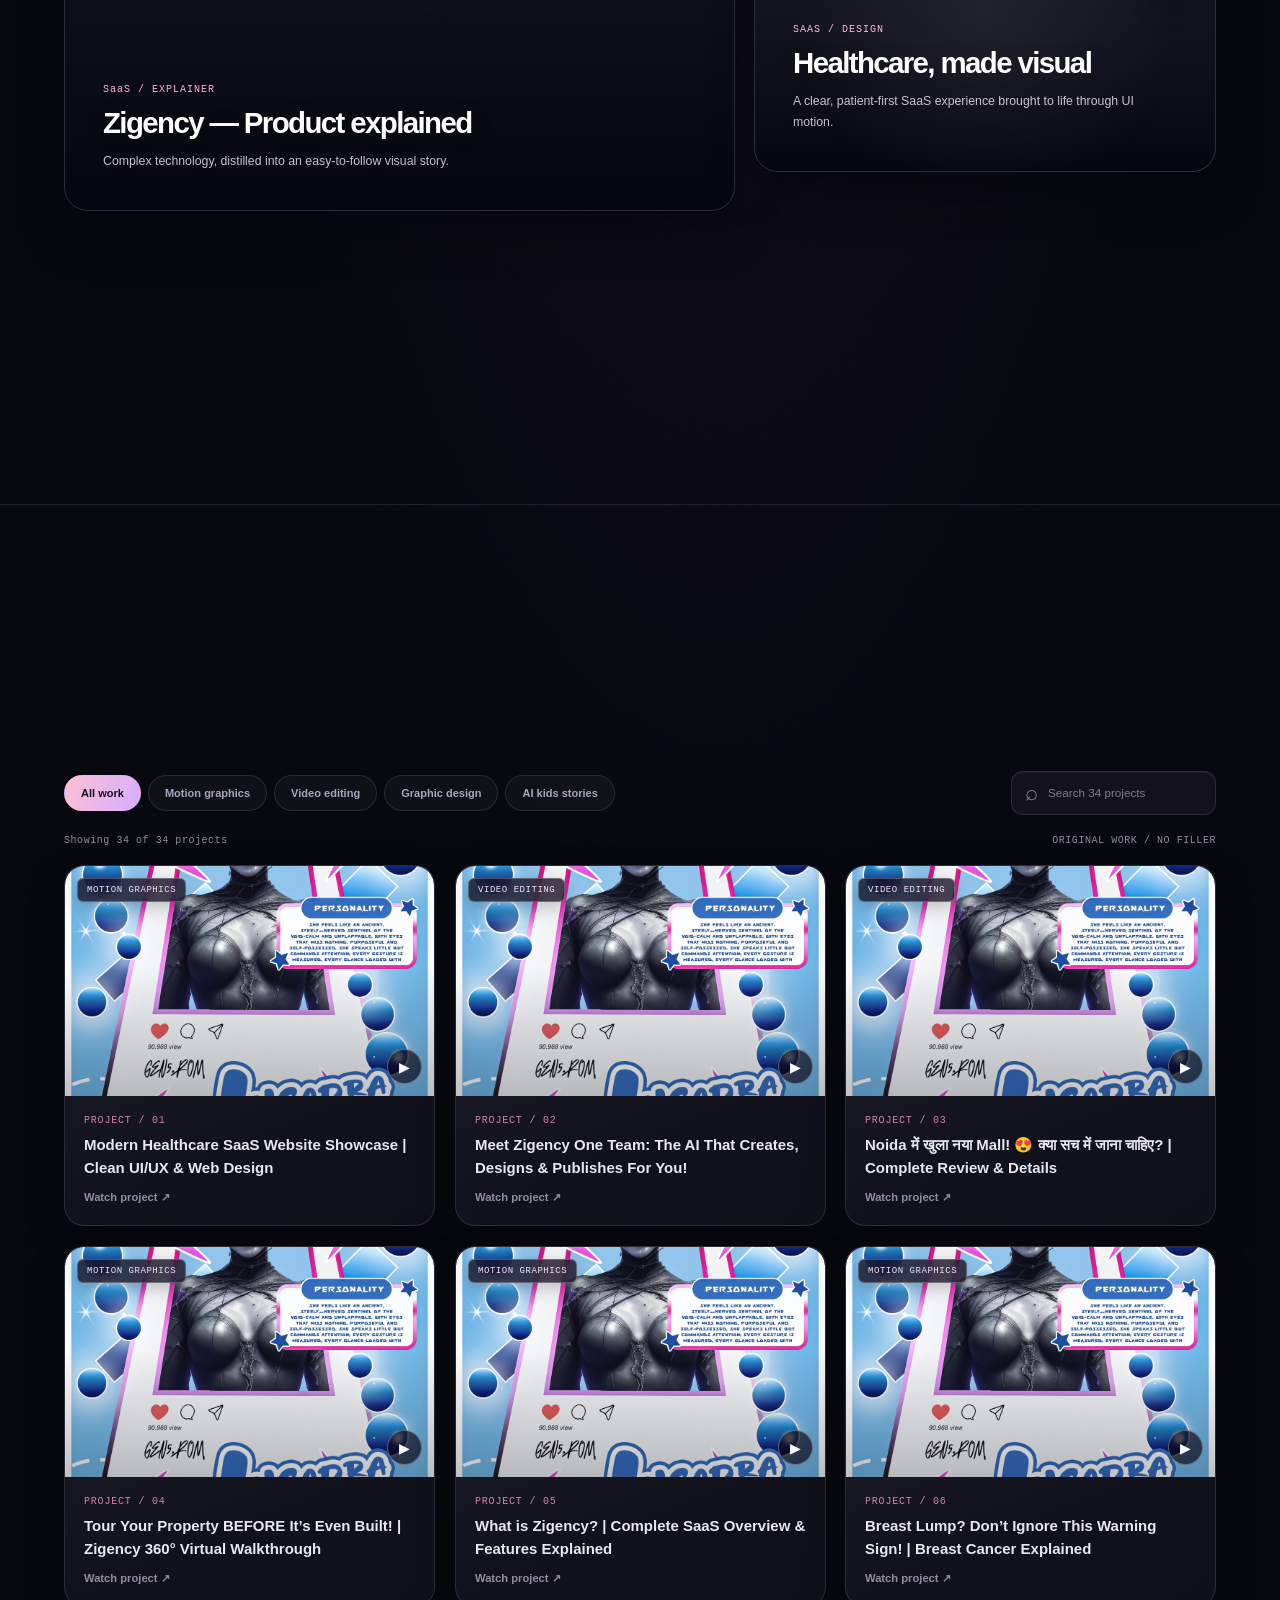
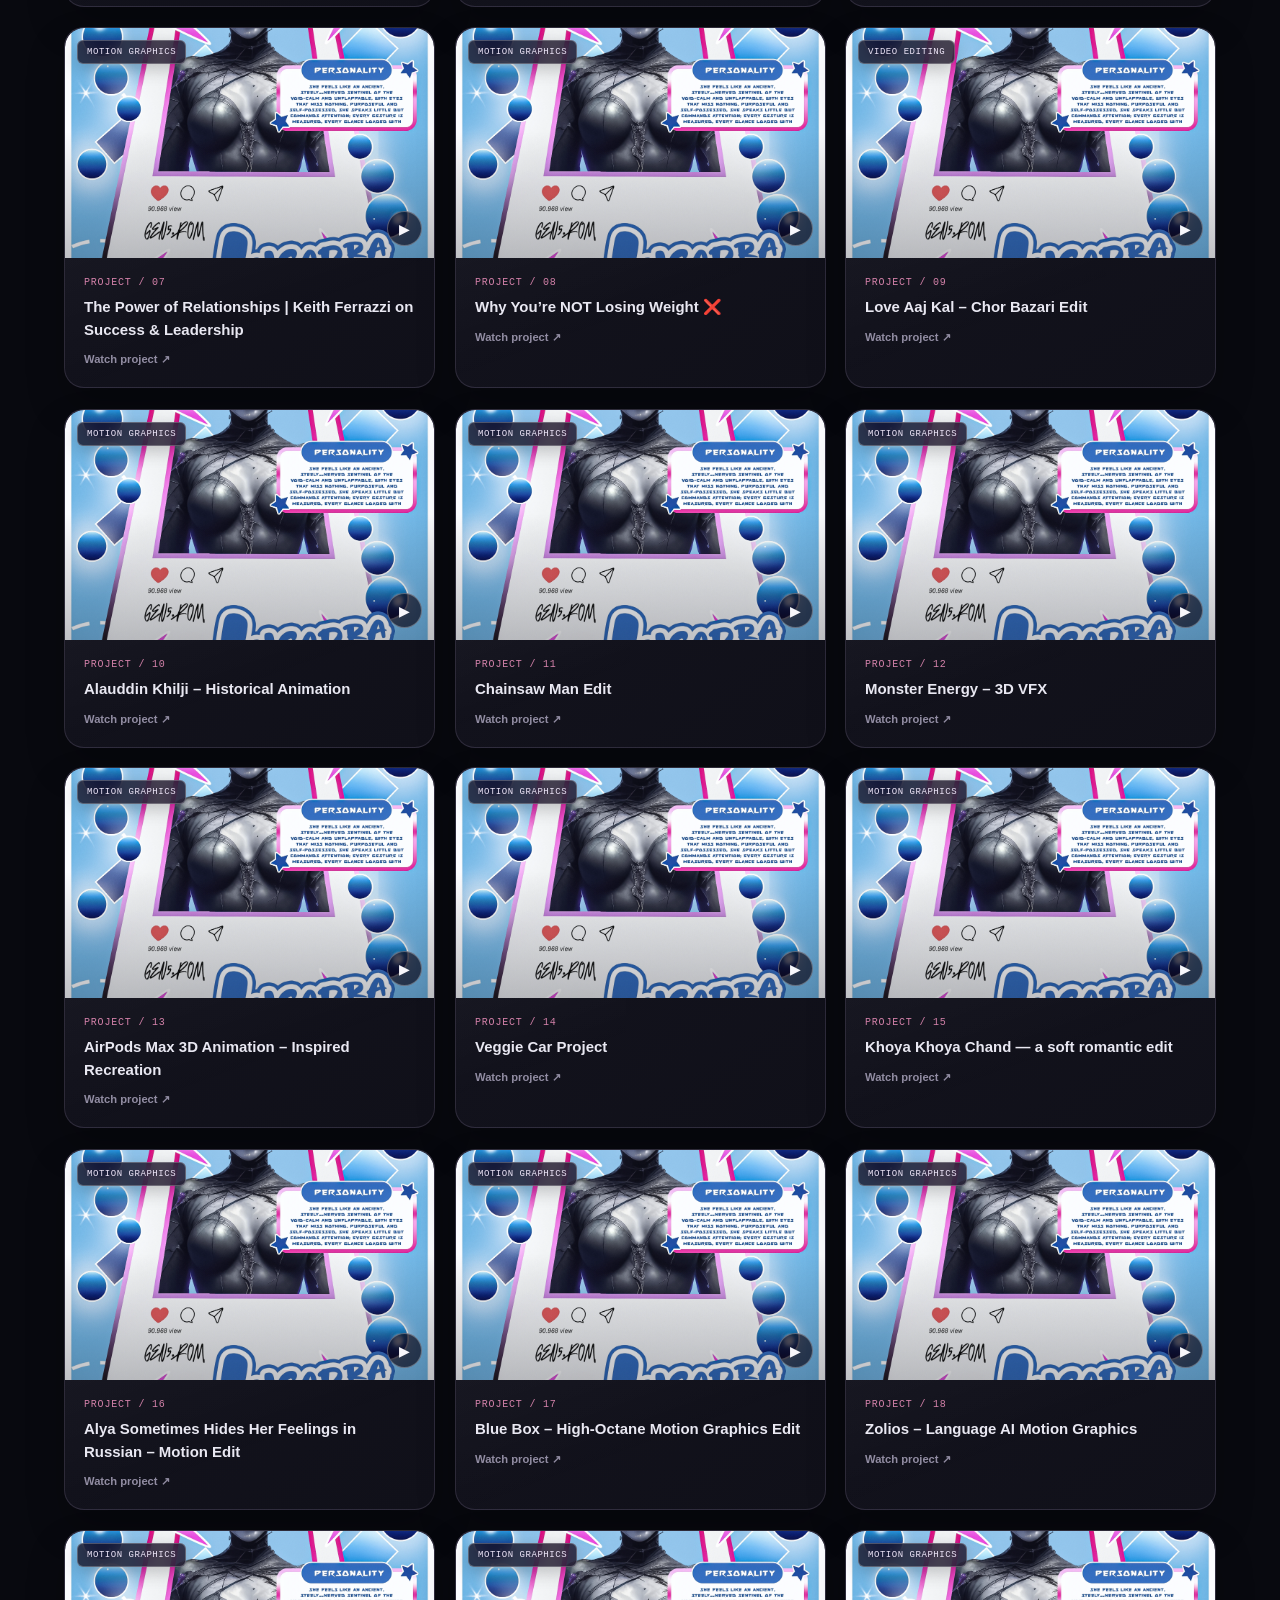
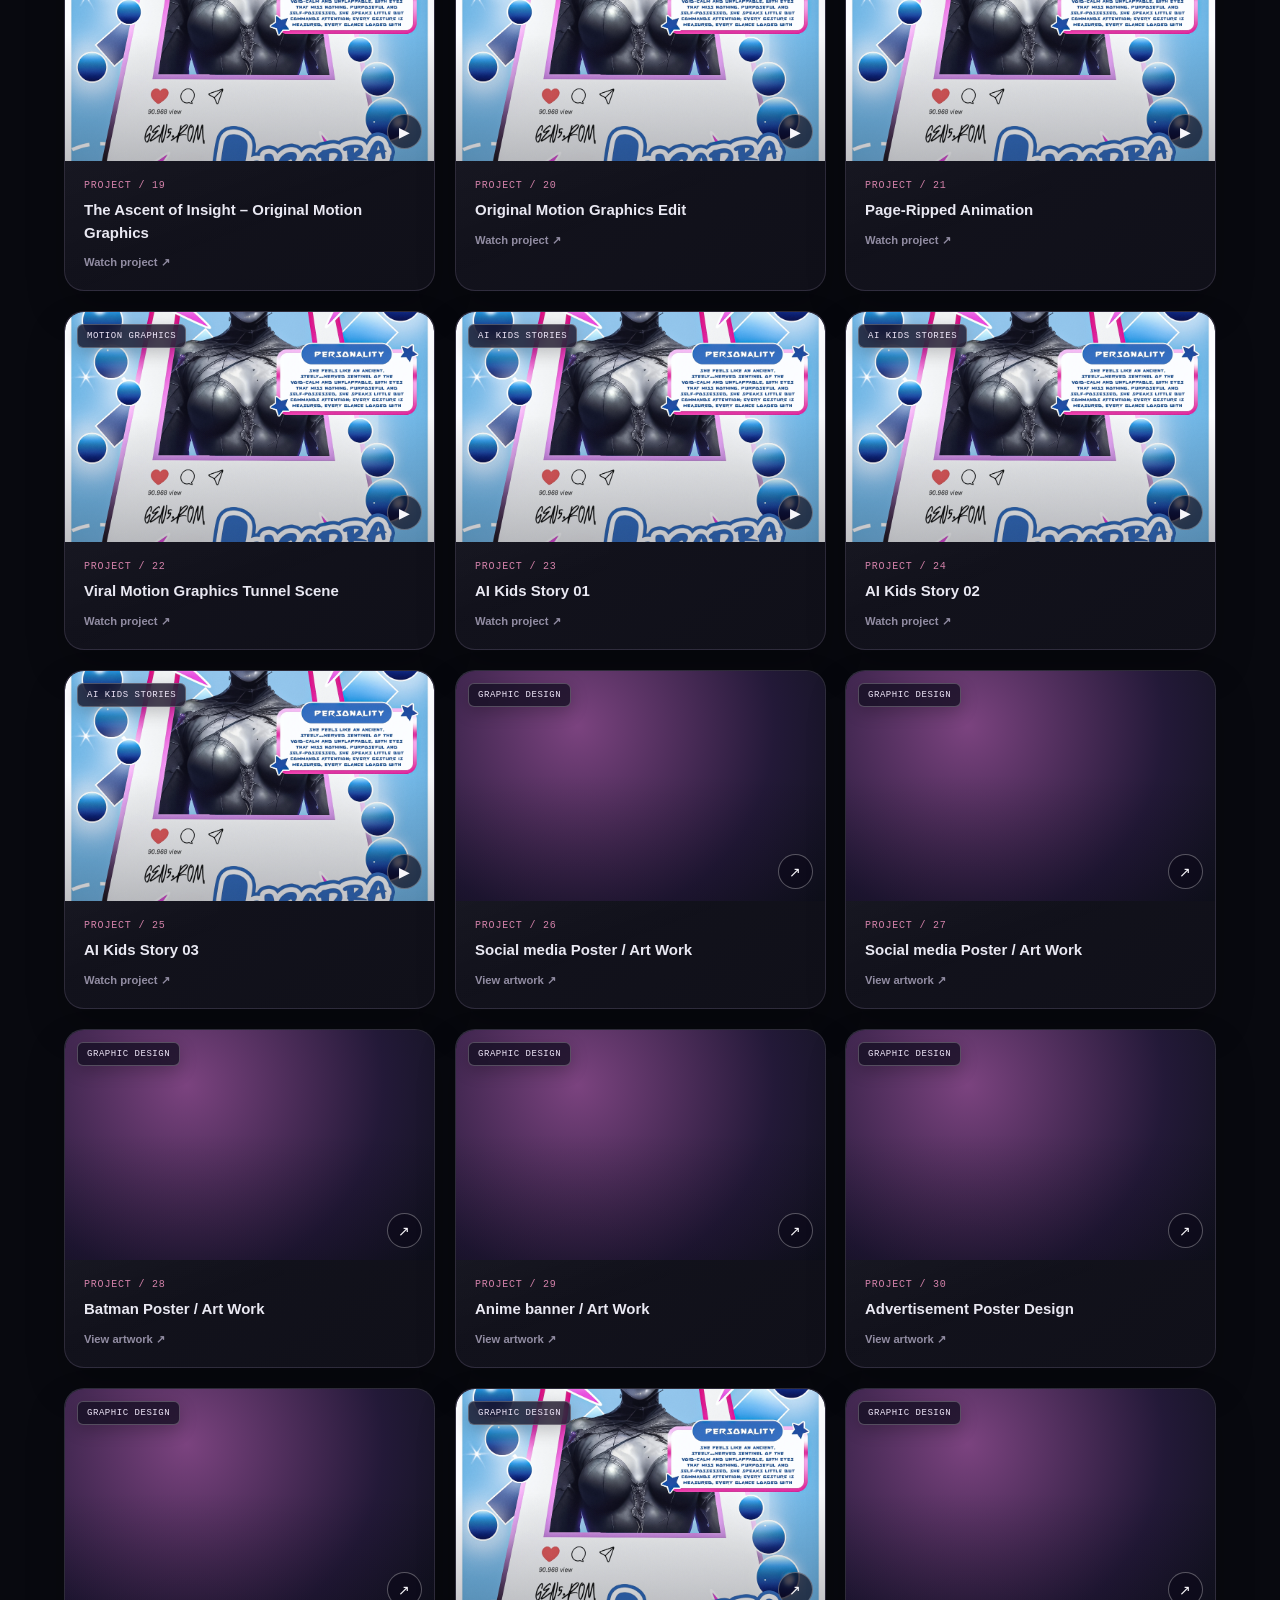
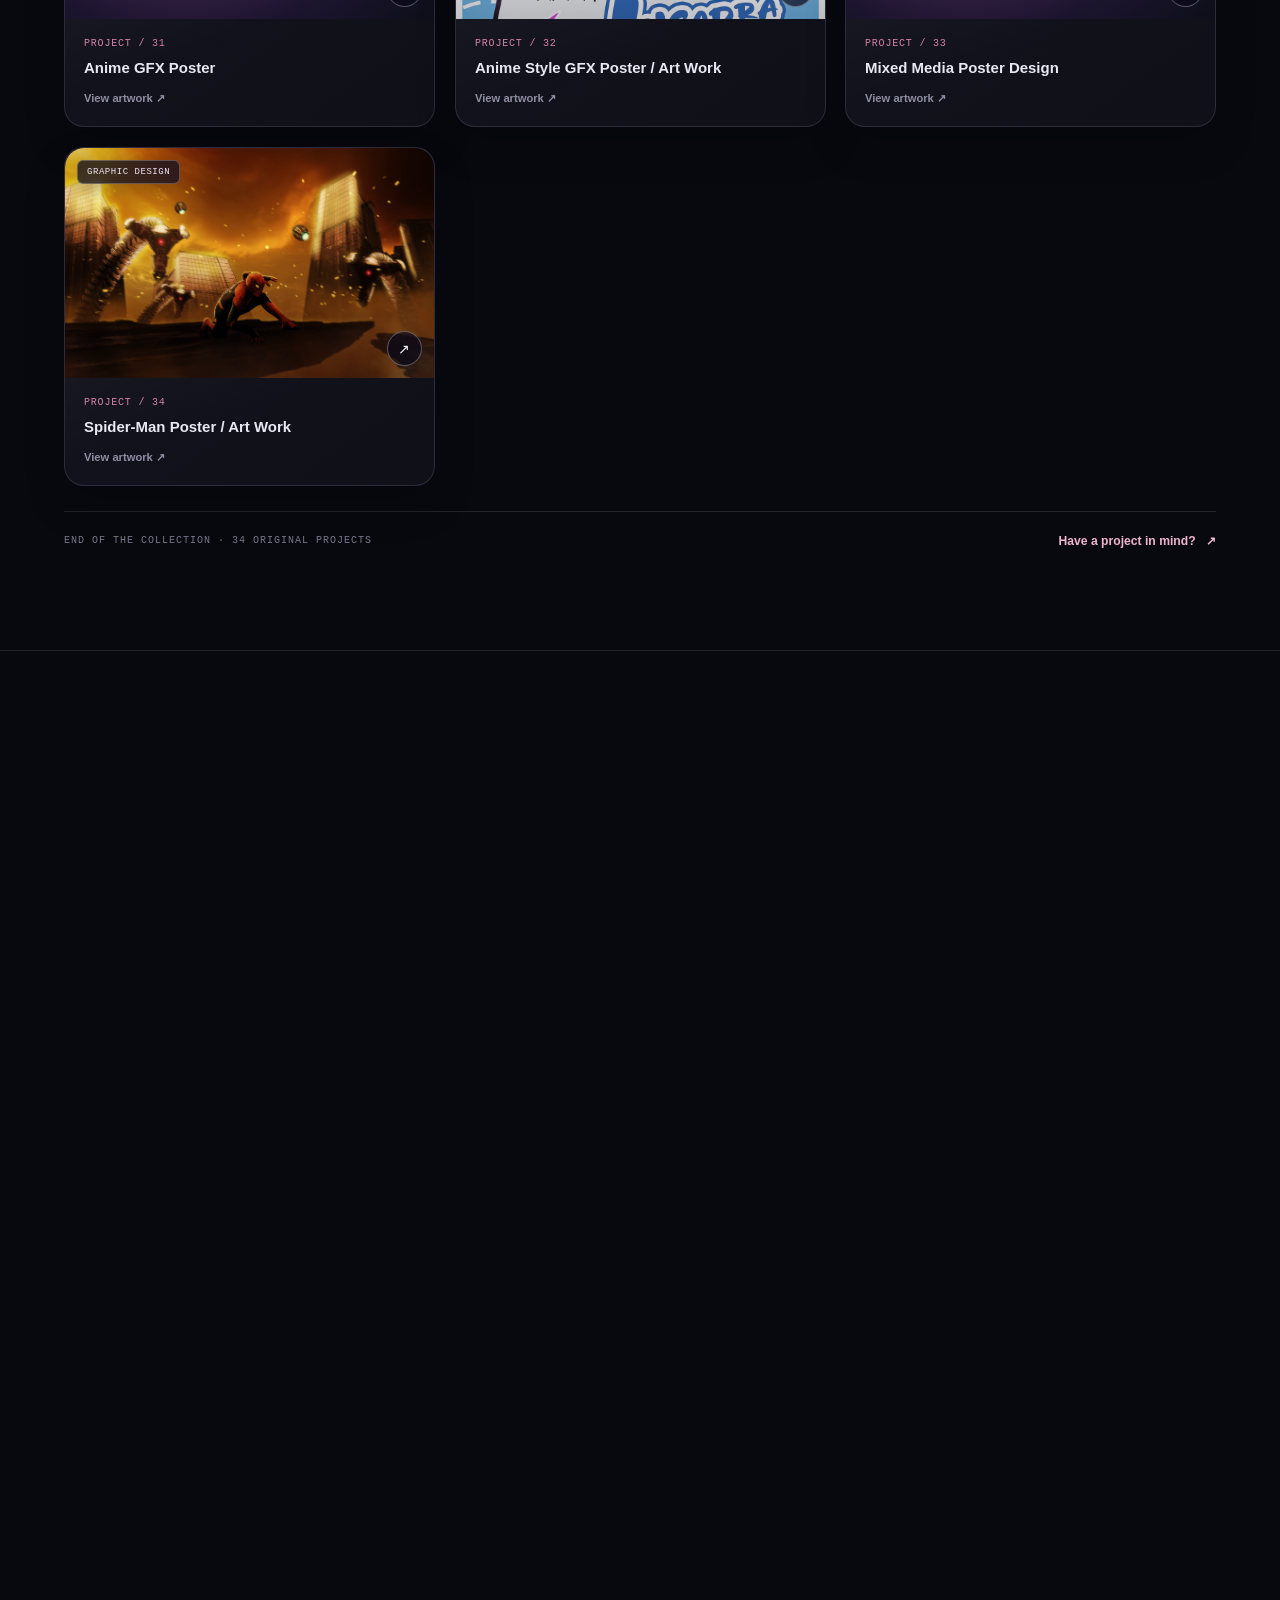
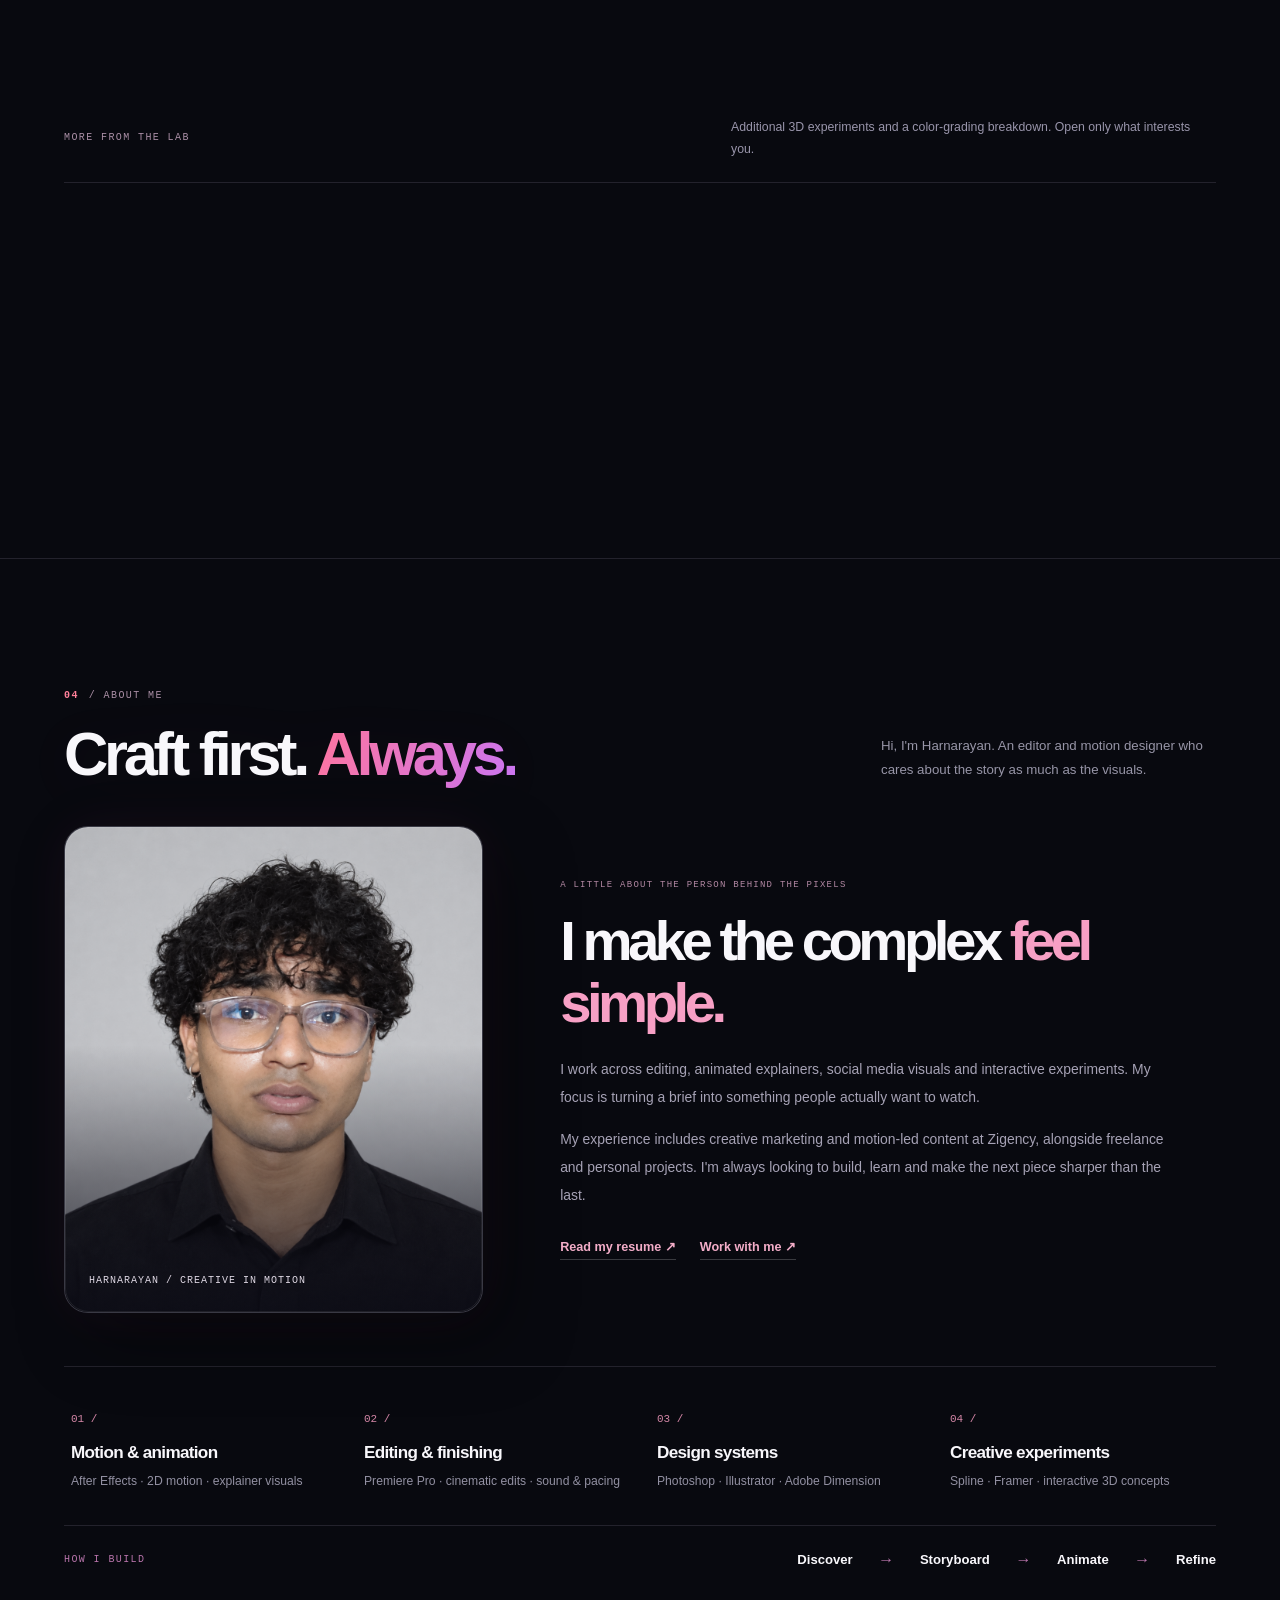
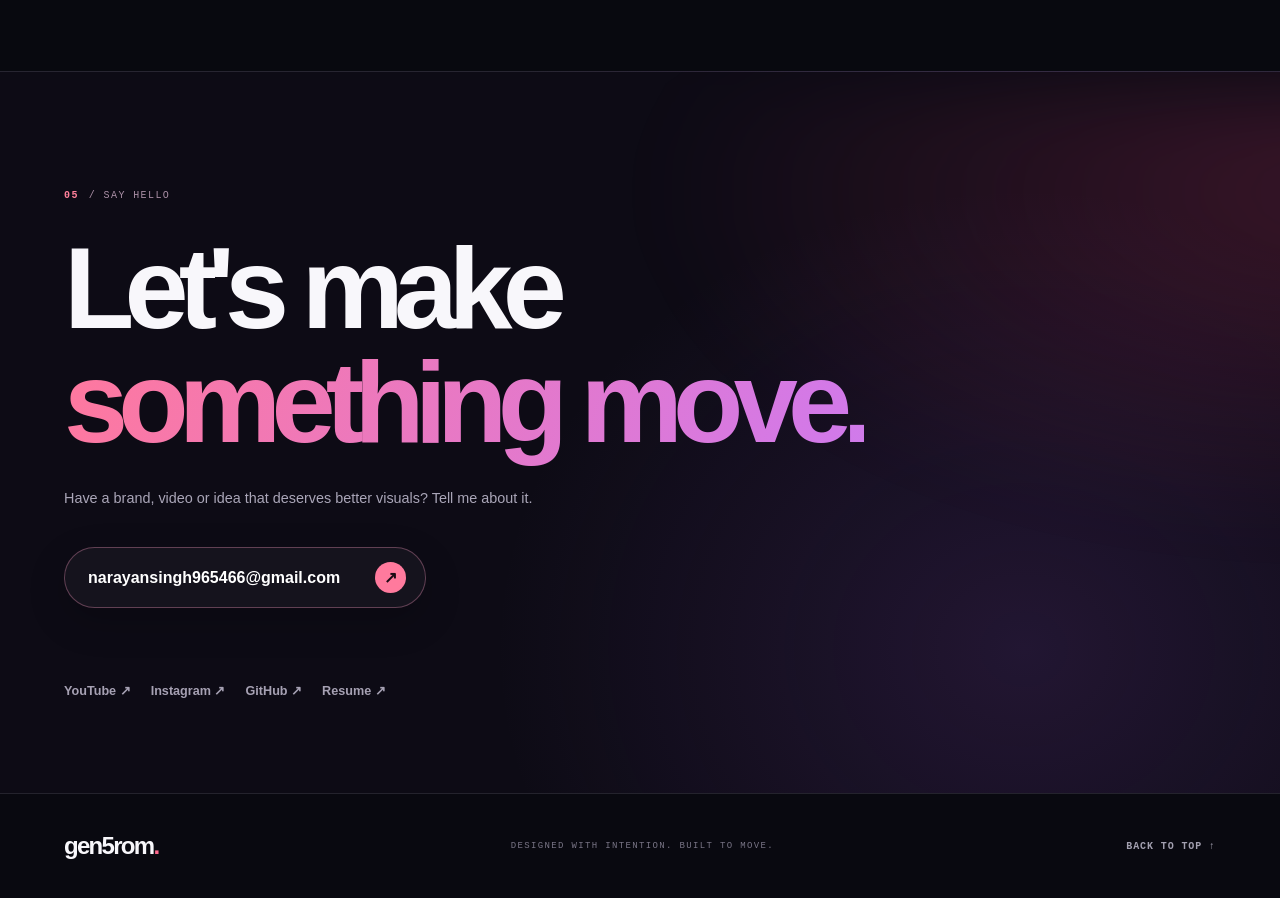
==== commit 41c17f37: "Replace Aether knot markup with cursor-follow dark cube field inspired by Spline reference" ====
--- a/index.html
+++ b/index.html
@@ -14,10 +14,10 @@
   <link rel="preconnect" href="https://fonts.googleapis.com">
   <link rel="preconnect" href="https://fonts.gstatic.com" crossorigin>
   <link href="https://fonts.googleapis.com/css2?family=DM+Mono:wght@400;500&family=Manrope:wght@400;500;600;700;800&family=Space+Grotesk:wght@400;500;600;700&display=swap" rel="stylesheet">
-  <link rel="stylesheet" href="./style.css?v=cyber-v7">
-  <script src="./portfolio-data.js?v=cyber-v7" defer></script>
-  <script src="./script.js?v=cyber-v7" defer></script>
-  <script type="module" src="./proximity-scene.js?v=cyber-v7"></script>
+  <link rel="stylesheet" href="./style.css?v=cyber-v8">
+  <script src="./portfolio-data.js?v=cyber-v8" defer></script>
+  <script src="./script.js?v=cyber-v8" defer></script>
+  <script type="module" src="./proximity-scene.js?v=cyber-v8"></script>
 </head>
 <body>
   <div class="ambient" aria-hidden="true">
@@ -132,29 +132,29 @@
     
     <section class="section wrap lab-section" id="lab">
       <div class="section-intro reveal">
-        <div><span class="eyebrow"><b>03</b> / INTERACTIVE PLAYGROUND</span><h2>A little closer. <span class="accent-serif">It reacts.</span></h2></div>
-        <p>A kinetic 3D sculpture that responds to your proximity. Move close, let the particles follow, and change its atmosphere.</p>
+        <div><span class="eyebrow"><b>03</b> / INTERACTIVE PLAYGROUND</span><h2>Motion that <span class="accent-serif">follows you.</span></h2></div>
+        <p>Inspired by Spline’s cursor-follow cubes: dark sculpted geometry, electric light between the cracks, and motion controlled by you.</p>
       </div>
       <div class="proximity-showcase reveal" id="proximityShowcase">
         <div class="proximity-topbar">
-          <div class="proximity-id"><span class="proximity-live-dot"></span><span>EXPERIMENT 001 <span class="proximity-divider">/</span> PROXIMITY FIELD</span></div>
+          <div class="proximity-id"><span class="proximity-live-dot"></span><span>EXPERIMENT 001 <span class="proximity-divider">/</span> CURSOR FIELD</span></div>
           <div class="proximity-tech"><span class="tech-cross">✳</span> REAL-TIME 3D <span class="tech-separator">/</span> INTERACTIVE</div>
         </div>
-        <div class="proximity-stage" id="proximityStage" role="button" tabindex="0" aria-label="Interactive 3D proximity sculpture. Move the pointer toward its center, drag horizontally on touch, or press Enter to change the color palette">
+        <div class="proximity-stage" id="proximityStage" role="button" tabindex="0" aria-label="Interactive 3D cube field. Move the cursor across the cubes to lift them and reveal their glowing seams. Drag on touch screens; press Enter to pulse the field.">
           <div class="proximity-gridlines" aria-hidden="true"></div>
           <div class="proximity-ambient" aria-hidden="true"></div>
-          <div class="proximity-fallback" id="proximityFallback" aria-hidden="true"><div class="fallback-knot"><i></i><i></i><i></i><i></i></div><span class="fallback-orbit"></span><span class="fallback-orbit two"></span></div>
+          <div class="proximity-fallback cube-fallback" id="proximityFallback" aria-hidden="true"><div class="fallback-cubes" id="fallbackCubes"></div></div>
           <canvas id="proximityCanvas" aria-hidden="true"></canvas>
           <div class="proximity-corner proximity-tl" aria-hidden="true">+</div><div class="proximity-corner proximity-tr" aria-hidden="true">+</div>
           <div class="proximity-corner proximity-bl" aria-hidden="true">+</div><div class="proximity-corner proximity-br" aria-hidden="true">+</div>
           <div class="proximity-reticle" id="proximityReticle" aria-hidden="true"></div>
-          <div class="proximity-stage-label"><span class="proximity-mini">01 — KINETIC STUDY</span><strong>THE AETHER<br>FIELD<span>.</span></strong></div>
-          <div class="proximity-stage-meta"><span id="proximityMessage">MOVE CLOSER TO INTERACT</span><div class="proximity-readout"><div class="proximity-meter" aria-hidden="true"><span id="proximityMeter"></span></div><span id="proximityValue">0%</span></div></div>
+          <div class="proximity-stage-label"><span class="proximity-mini">001 — CURSOR / PROXIMITY</span><strong>THE CUBE<br>FIELD<span>.</span></strong></div>
+          <div class="proximity-stage-meta"><span id="proximityMessage">MOVE YOUR CURSOR OVER THE CUBES</span><div class="proximity-readout"><div class="proximity-meter" aria-hidden="true"><span id="proximityMeter"></span></div><span id="proximityValue">0%</span></div></div>
           <div class="proximity-center-label" aria-hidden="true">FORM IN MOTION / NEVER STATIC</div>
         </div>
         <div class="proximity-bottom">
-          <div class="proximity-instruction"><span class="proximity-icon">⌁</span><div><strong>Try getting closer.</strong><p>Cursor proximity reshapes the energy field. On mobile, drag the sculpture or tap to pulse.</p></div></div>
-          <button type="button" class="proximity-theme-btn" id="proximityTheme" aria-label="Change sculpture color palette"><span class="palette-dot"></span><span id="proximityThemeName">ROSE / 01</span><span class="theme-arrow" aria-hidden="true">↗</span></button>
+          <div class="proximity-instruction"><span class="proximity-icon">⌁</span><div><strong>Move and see it respond.</strong><p>Hover to lift the dark cubes and expose golden light. Drag or tap on mobile.</p></div></div>
+          <button type="button" class="proximity-theme-btn" id="proximityTheme" aria-label="Change sculpture color palette"><span class="palette-dot"></span><span id="proximityThemeName">GOLD / 01</span><span class="theme-arrow" aria-hidden="true">↗</span></button>
         </div>
       </div>
       <div class="playground-archive-intro reveal"><span class="eyebrow">MORE FROM THE LAB</span><p>Additional 3D experiments and a color-grading breakdown. Open only what interests you.</p></div>
--- a/style.css
+++ b/style.css
@@ -379,3 +379,126 @@
   .orb-body,.about-photo{transform:none!important;transition:none!important}
   .modal-panel{animation:none!important}
 }
+
+
+/* =======================================================================
+   PROXIMITY / 001 — AETHER FIELD / INTERACTIVE 3D LAB
+   Minimal deep-space art direction + touch-first responsive experience.
+   ======================================================================= */
+.lab-section{position:relative;isolation:isolate}
+.lab-section .section-intro{margin-bottom:34px}
+.proximity-showcase{--field-rose:#ff84bd;--field-violet:#b580ff;--field-blue:#80b8ff;--field-strength:.13;position:relative;overflow:hidden;border:1px solid rgba(229,189,255,.16);border-radius:26px;background:linear-gradient(143deg,rgba(27,21,41,.97),rgba(12,13,26,.99) 50%,rgba(18,14,35,.98));box-shadow:0 34px 90px rgba(0,0,0,.28),inset 0 1px 0 rgba(255,255,255,.085);isolation:isolate}
+.proximity-showcase::before{content:"";position:absolute;inset:-28% -18%;pointer-events:none;z-index:-1;opacity:.56;background:radial-gradient(ellipse 36% 40% at 18% 20%,rgba(255,96,166,.15),transparent 83%),radial-gradient(ellipse 42% 40% at 89% 77%,rgba(140,94,225,.16),transparent 78%);filter:blur(26px)}
+.proximity-topbar{position:relative;z-index:4;height:67px;display:flex;align-items:center;justify-content:space-between;gap:20px;padding:0 clamp(22px,3vw,42px);border-bottom:1px solid rgba(225,189,255,.11);background:linear-gradient(100deg,rgba(255,255,255,.03),rgba(255,255,255,.009))}
+.proximity-id,.proximity-tech{display:flex;align-items:center;gap:12px;font:500 10px DM Mono,monospace;letter-spacing:.11em;color:#b5a6c3;white-space:nowrap}
+.proximity-live-dot{width:7px;height:7px;flex:0 0 7px;border-radius:50%;background:#ff96c0;box-shadow:0 0 0 5px rgba(255,126,180,.10),0 0 19px rgba(255,105,168,.65);animation:fieldIndicator 2.6s ease-in-out infinite}
+.proximity-divider,.tech-separator{color:#6c667c}
+.proximity-tech{color:#8f899e;font-size:9px}
+.tech-cross{font-size:16px;color:#ecabd8}
+.proximity-stage{height:clamp(450px,47vw,650px);min-height:450px;position:relative;overflow:hidden;isolation:isolate;cursor:crosshair;touch-action:pan-y;outline-offset:-6px;background:radial-gradient(ellipse 46% 73% at 50% 48%,rgba(86,33,124,.13),transparent 84%),radial-gradient(ellipse 38% 54% at 51% 58%,rgba(236,70,146,.07),transparent 72%),linear-gradient(145deg,#121221 0%,#0c0e1b 52%,#111022 100%)}
+.proximity-stage:focus-visible{outline:2px solid #ffacd2}
+.proximity-stage::before{content:"";position:absolute;inset:0;pointer-events:none;z-index:2;background:linear-gradient(90deg,rgba(9,10,21,.42),transparent 24%,transparent 76%,rgba(11,10,23,.36)),linear-gradient(0deg,rgba(11,9,22,.46),transparent 24%,transparent 85%,rgba(11,9,22,.11))}
+.proximity-stage::after{content:"";position:absolute;z-index:2;inset:0;pointer-events:none;opacity:.45;background-image:url("data:image/svg+xml,%3Csvg viewBox='0 0 200 200' xmlns='http://www.w3.org/2000/svg'%3E%3Cfilter id='n'%3E%3CfeTurbulence type='fractalNoise' baseFrequency='.82' numOctaves='2' stitchTiles='stitch'/%3E%3C/filter%3E%3Crect width='100%25' height='100%25' opacity='.10' filter='url(%23n)'/%3E%3C/svg%3E");mix-blend-mode:screen}
+.proximity-gridlines{position:absolute;inset:0;z-index:0;pointer-events:none;opacity:.34;background-image:linear-gradient(rgba(190,160,245,.07) 1px,transparent 1px),linear-gradient(90deg,rgba(190,160,245,.07) 1px,transparent 1px);background-size:67px 67px;mask-image:radial-gradient(ellipse 75% 85% at 50% 50%,#000,transparent 96%)}
+.proximity-ambient{position:absolute;inset:10% 22%;z-index:0;pointer-events:none;transform:scale(calc(1 + var(--field-strength)*.18));border-radius:50%;background:radial-gradient(ellipse 44% 49% at 50% 50%,rgba(237,79,171,.18),rgba(124,78,213,.085) 36%,transparent 72%);filter:blur(40px);transition:transform .7s ease,background .7s}
+#proximityCanvas{position:absolute;z-index:1;inset:0;display:block;width:100%;height:100%;pointer-events:none;opacity:0;transition:opacity 1s cubic-bezier(.22,.68,0,1)}
+.proximity-stage.webgl-ready #proximityCanvas{opacity:1}
+.proximity-fallback{position:absolute;z-index:1;inset:0;display:grid;place-items:center;pointer-events:none;transition:opacity .6s ease}
+.proximity-stage.webgl-ready .proximity-fallback{opacity:0}
+.fallback-knot{position:relative;width:clamp(240px,32vw,385px);aspect-ratio:1;transform:rotate(-21deg);filter:drop-shadow(0 0 49px rgba(223,85,192,.20));animation:fallbackDrift 12s ease-in-out infinite alternate}
+.fallback-knot i{position:absolute;inset:12%;border-radius:50%;border:clamp(26px,4.3vw,51px) ridge transparent;background:linear-gradient(132deg,rgba(255,227,246,.95),rgba(255,117,181,.92) 30%,rgba(150,93,255,.92) 67%,rgba(83,101,230,.90)) border-box;mask:linear-gradient(#000 0 0) padding-box,linear-gradient(#000 0 0);mask-composite:exclude;transform:rotateX(69deg) rotateZ(23deg);box-shadow:0 0 65px rgba(223,95,187,.10)}
+.fallback-knot i:nth-child(2){transform:rotateY(68deg) rotate(-20deg);filter:hue-rotate(27deg) brightness(.9)}
+.fallback-knot i:nth-child(3){transform:rotateX(52deg) rotateZ(91deg);filter:hue-rotate(-18deg) brightness(.8)}
+.fallback-knot i:nth-child(4){inset:33%;border-width:7px;transform:rotate(-6deg);filter:brightness(1.4)}
+.fallback-orbit{position:absolute;inset:15% 27%;border:1px solid rgba(253,186,242,.16);border-radius:50%;transform:rotate(29deg) rotateY(69deg);filter:drop-shadow(0 0 12px rgba(239,126,211,.25));animation:fallbackRing 20s linear infinite}
+.fallback-orbit.two{inset:18% 29%;transform:rotate(-51deg) rotateX(72deg);border-color:rgba(163,151,255,.17);animation-duration:26s;animation-direction:reverse}
+.proximity-corner{position:absolute;z-index:5;pointer-events:none;font:400 22px DM Mono,monospace;color:rgba(214,190,236,.32);line-height:1}
+.proximity-tl{top:17px;left:20px}.proximity-tr{top:17px;right:20px}.proximity-bl{bottom:19px;left:20px}.proximity-br{bottom:19px;right:20px}
+.proximity-reticle{position:absolute;z-index:5;pointer-events:none;width:32px;height:32px;border:1px solid rgba(255,208,235,.69);border-radius:50%;left:0;top:0;opacity:0;transform:translate3d(-50%,-50%,0);box-shadow:0 0 19px rgba(248,127,194,.3),inset 0 0 16px rgba(236,150,218,.16)}
+.proximity-reticle::before,.proximity-reticle::after{content:"";position:absolute;left:50%;top:50%;background:#ffb5de;transform:translate(-50%,-50%)}.proximity-reticle::before{width:3px;height:3px;border-radius:50%}.proximity-reticle::after{height:1px;width:55px;opacity:.24}
+.proximity-stage.pointer-active .proximity-reticle{opacity:.8}
+.proximity-stage-label{position:absolute;z-index:6;left:clamp(23px,4vw,54px);top:clamp(25px,3.6vw,44px);pointer-events:none}
+.proximity-mini{font:500 10px DM Mono,monospace;letter-spacing:.18em;color:#b5a4cb}
+.proximity-stage-label strong{display:block;font:700 clamp(2.6rem,4.15vw,5rem)/.94 Space Grotesk,sans-serif;letter-spacing:-.083em;margin-top:14px;color:#faf1ff;text-shadow:0 7px 32px rgba(13,5,25,.15)}
+.proximity-stage-label strong span{color:#ff84bc}
+.proximity-center-label{position:absolute;right:clamp(24px,3vw,45px);top:44%;z-index:6;writing-mode:vertical-rl;pointer-events:none;font:500 9px DM Mono,monospace;letter-spacing:.15em;color:#847793}
+.proximity-stage-meta{position:absolute;z-index:6;bottom:clamp(26px,4vw,48px);left:clamp(23px,4vw,54px);right:clamp(23px,4vw,54px);display:flex;align-items:flex-end;justify-content:space-between;gap:19px;pointer-events:none;color:#c3a7c9;font:500 10px DM Mono,monospace;letter-spacing:.1em}
+.proximity-stage-meta>span:first-child{max-width:190px;line-height:1.8}
+.proximity-readout{display:flex;align-items:center;gap:13px;color:#efc2e0}
+.proximity-meter{width:clamp(85px,15vw,152px);height:3px;border-radius:5px;background:rgba(203,148,199,.25);overflow:hidden}
+.proximity-meter span{display:block;width:2%;height:100%;border-radius:5px;background:linear-gradient(90deg,#ff70aa,#dba7ff);box-shadow:0 0 13px rgba(255,122,188,.5);transition:width .13s linear}
+.proximity-bottom{display:flex;align-items:center;justify-content:space-between;gap:20px;padding:21px clamp(22px,3vw,42px);border-top:1px solid rgba(225,189,255,.10);background:linear-gradient(90deg,rgba(255,255,255,.04),rgba(255,255,255,.015))}
+.proximity-instruction{display:flex;align-items:center;gap:15px;min-width:0}
+.proximity-icon{display:grid;place-items:center;flex:0 0 40px;width:40px;height:40px;border-radius:12px;border:1px solid rgba(252,192,223,.21);color:#e9aacb;background:rgba(255,168,225,.06);font-size:26px}
+.proximity-instruction strong{display:block;color:#eae0f1;font-size:.82rem;line-height:1.45}
+.proximity-instruction p{margin:4px 0 0;font-size:.7rem;line-height:1.67;color:#93879f;max-width:490px}
+.proximity-theme-btn{display:flex;align-items:center;justify-content:center;gap:12px;min-height:45px;flex:0 0 auto;padding:11px 16px;border:1px solid rgba(234,175,224,.27);border-radius:12px;background:rgba(37,26,50,.6);color:#f5dcf3;font:600 10px DM Mono,monospace;letter-spacing:.08em;transition:background .25s,border-color .25s,transform .3s;white-space:nowrap}
+.proximity-theme-btn:hover{transform:translateY(-2px);background:rgba(76,44,84,.45);border-color:rgba(250,172,225,.54)}
+.palette-dot{width:9px;height:9px;border-radius:50%;background:var(--field-rose);box-shadow:0 0 11px var(--field-rose)}
+.theme-arrow{font-size:16px;margin-left:4px;color:#df9ad3}
+.playground-archive-intro{display:flex;align-items:center;justify-content:space-between;gap:22px;padding:45px 0 22px;border-bottom:1px solid var(--line);margin-bottom:21px}
+.playground-archive-intro .eyebrow{white-space:nowrap}
+.playground-archive-intro p{font-size:.77rem;color:#9995ab;line-height:1.8;margin:0;max-width:485px}
+.playground-archive{grid-template-columns:repeat(3,minmax(0,1fr));grid-template-rows:none;gap:17px}
+.playground-archive .lab-card{min-height:252px;border-radius:20px;padding:25px;background:linear-gradient(145deg,#171423,#11121e)}
+.playground-archive .lab-card strong{font-size:clamp(1.18rem,1.8vw,1.55rem);max-width:260px}
+.playground-archive .lab-card::after{font-size:37px;right:19px;top:19px}
+@keyframes fieldIndicator{0%,100%{opacity:.7;box-shadow:0 0 0 5px rgba(255,126,180,.1),0 0 13px rgba(255,105,168,.45)}50%{opacity:1;box-shadow:0 0 0 7px rgba(255,126,180,.14),0 0 25px rgba(255,105,168,.78)}}
+@keyframes fallbackDrift{from{transform:translateY(-8px) rotate(-21deg)}to{transform:translateY(10px) rotate(-7deg)}}
+@keyframes fallbackRing{to{transform:rotate(390deg) rotateY(69deg)}}
+@media(max-width:900px){
+  .proximity-stage{height:clamp(450px,57vw,550px)}
+  .proximity-stage-label strong{font-size:clamp(2.4rem,5.4vw,4rem)}
+  .playground-archive{grid-template-columns:repeat(2,minmax(0,1fr))}
+}
+@media(max-width:680px){
+  .lab-section .section-intro{margin-bottom:26px}
+  .proximity-showcase{border-radius:21px}
+  .proximity-topbar{height:53px;padding:0 17px;gap:8px}
+  .proximity-id,.proximity-tech{font-size:8px;letter-spacing:.065em;gap:8px}
+  .proximity-tech .tech-cross{font-size:13px}
+  .proximity-stage{height:clamp(390px,102vw,490px);min-height:390px}
+  .proximity-stage-label{left:21px;top:23px}
+  .proximity-mini{font-size:8px}
+  .proximity-stage-label strong{font-size:clamp(2.55rem,10vw,4.2rem);margin-top:10px}
+  .proximity-center-label{font-size:7px;right:12px;top:45%}
+  .proximity-stage-meta{bottom:27px;left:21px;right:21px;font-size:8px;gap:10px;letter-spacing:.06em}
+  .proximity-readout{gap:7px}
+  .proximity-meter{width:75px}
+  .proximity-gridlines{background-size:48px 48px}
+  .proximity-fallback .fallback-knot{width:min(61vw,300px)}
+  .proximity-bottom{padding:17px;gap:13px;align-items:flex-start}
+  .proximity-icon{display:none}
+  .proximity-instruction strong{font-size:.74rem}
+  .proximity-instruction p{font-size:.65rem;line-height:1.5}
+  .proximity-theme-btn{padding:8px 10px;gap:7px;min-height:41px;font-size:8px}
+  .proximity-theme-btn .theme-arrow{margin-left:0}
+  .playground-archive-intro{padding-top:36px;align-items:flex-start;flex-direction:column;gap:7px;margin-bottom:16px}
+  .playground-archive-intro p{font-size:.71rem}
+  .playground-archive{grid-template-columns:1fr;gap:13px}
+  .playground-archive .lab-card{min-height:190px;padding:22px}
+  .playground-archive .lab-card strong{font-size:1.32rem}
+}
+@media(max-width:390px){
+  .proximity-topbar{padding-inline:12px}
+  .proximity-id{font-size:7px;gap:6px}
+  .proximity-tech{font-size:7px}
+  .proximity-tech .tech-separator{display:none}
+  .proximity-stage{height:365px;min-height:365px}
+  .proximity-stage-label{left:15px;top:20px}
+  .proximity-stage-label strong{font-size:2.48rem}
+  .proximity-stage-meta{left:15px;right:15px;bottom:19px;font-size:7px}
+  .proximity-meter{width:49px}
+  .proximity-bottom{padding:15px 12px}
+  .proximity-theme-btn{font-size:7px;padding:8px 9px}
+}
+@media(hover:none),(pointer:coarse){
+  .proximity-stage{cursor:default}
+  .proximity-reticle{display:none}
+  .proximity-stage::after{opacity:.26}
+}
+@media(prefers-reduced-motion:reduce){
+  .proximity-live-dot,.fallback-knot,.fallback-orbit{animation:none!important}
+  #proximityCanvas{transition:none!important}
+  .proximity-theme-btn{transition:none!important}
+}
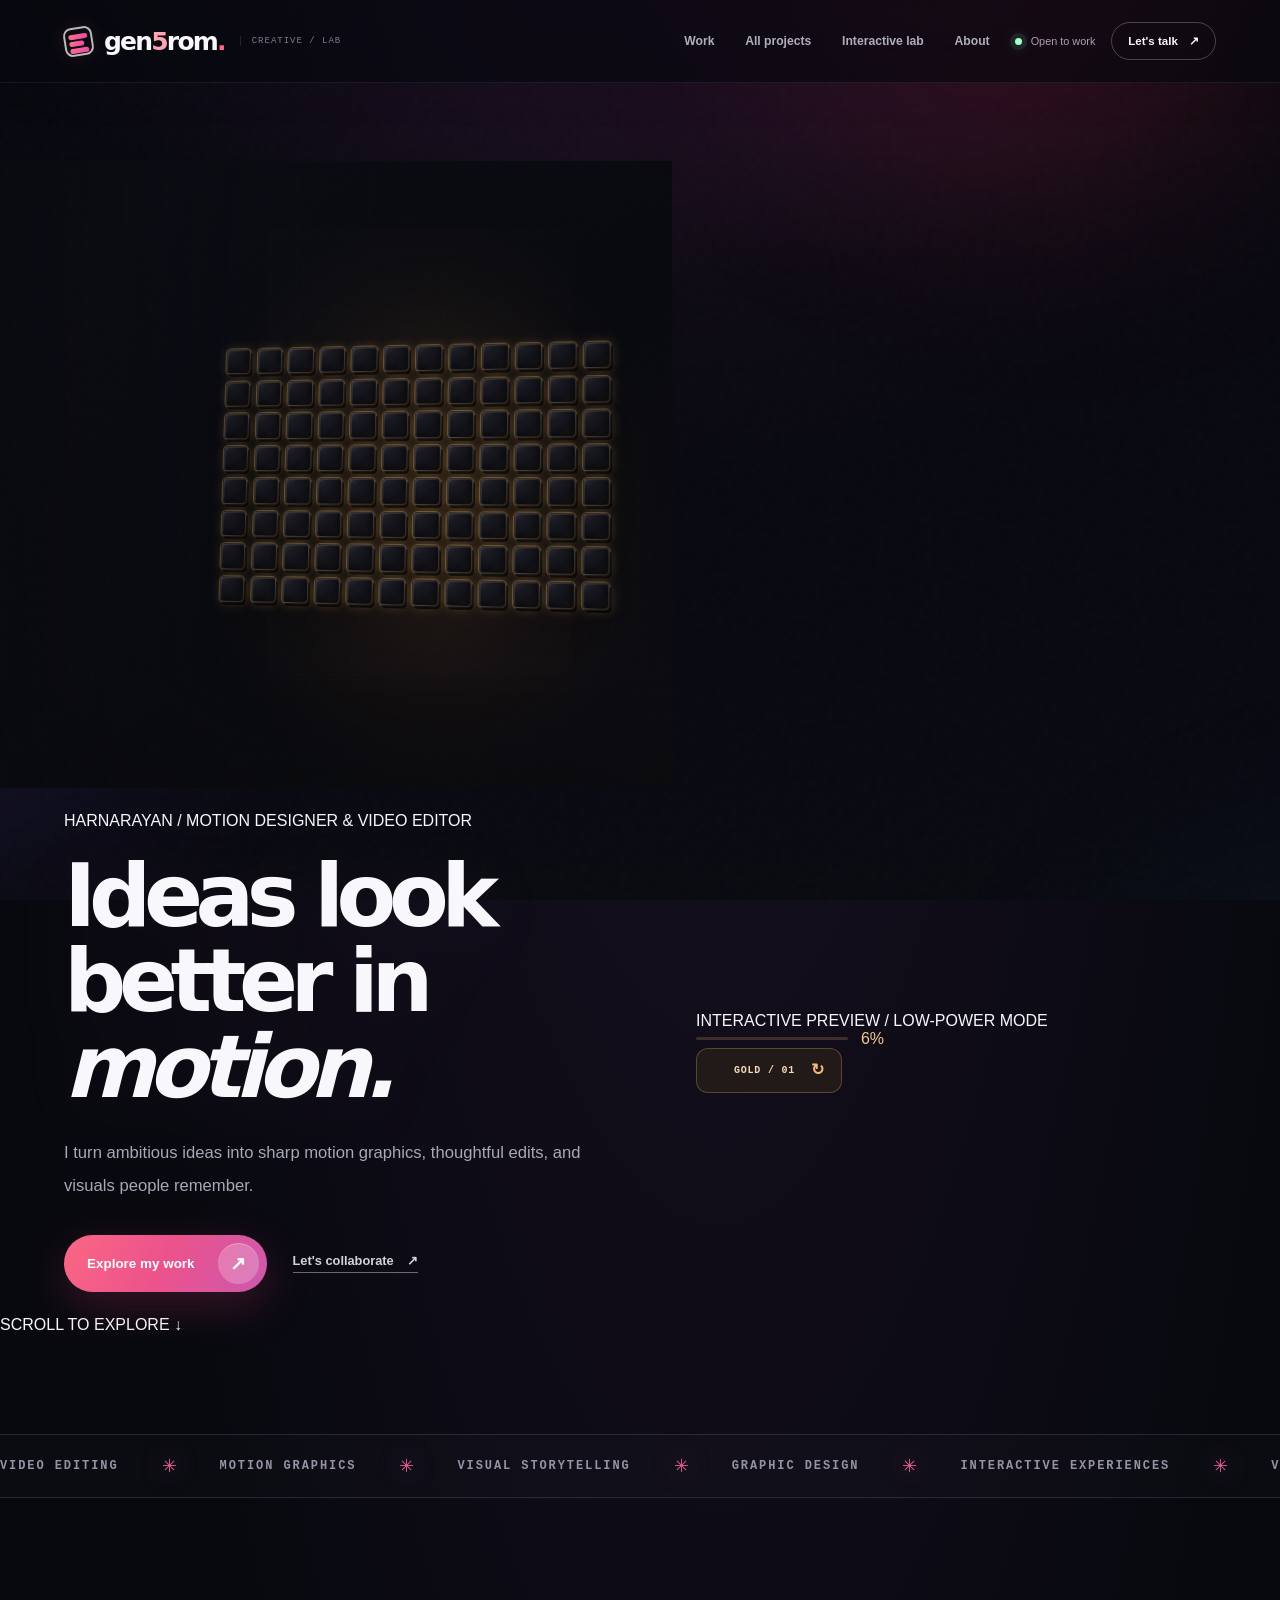
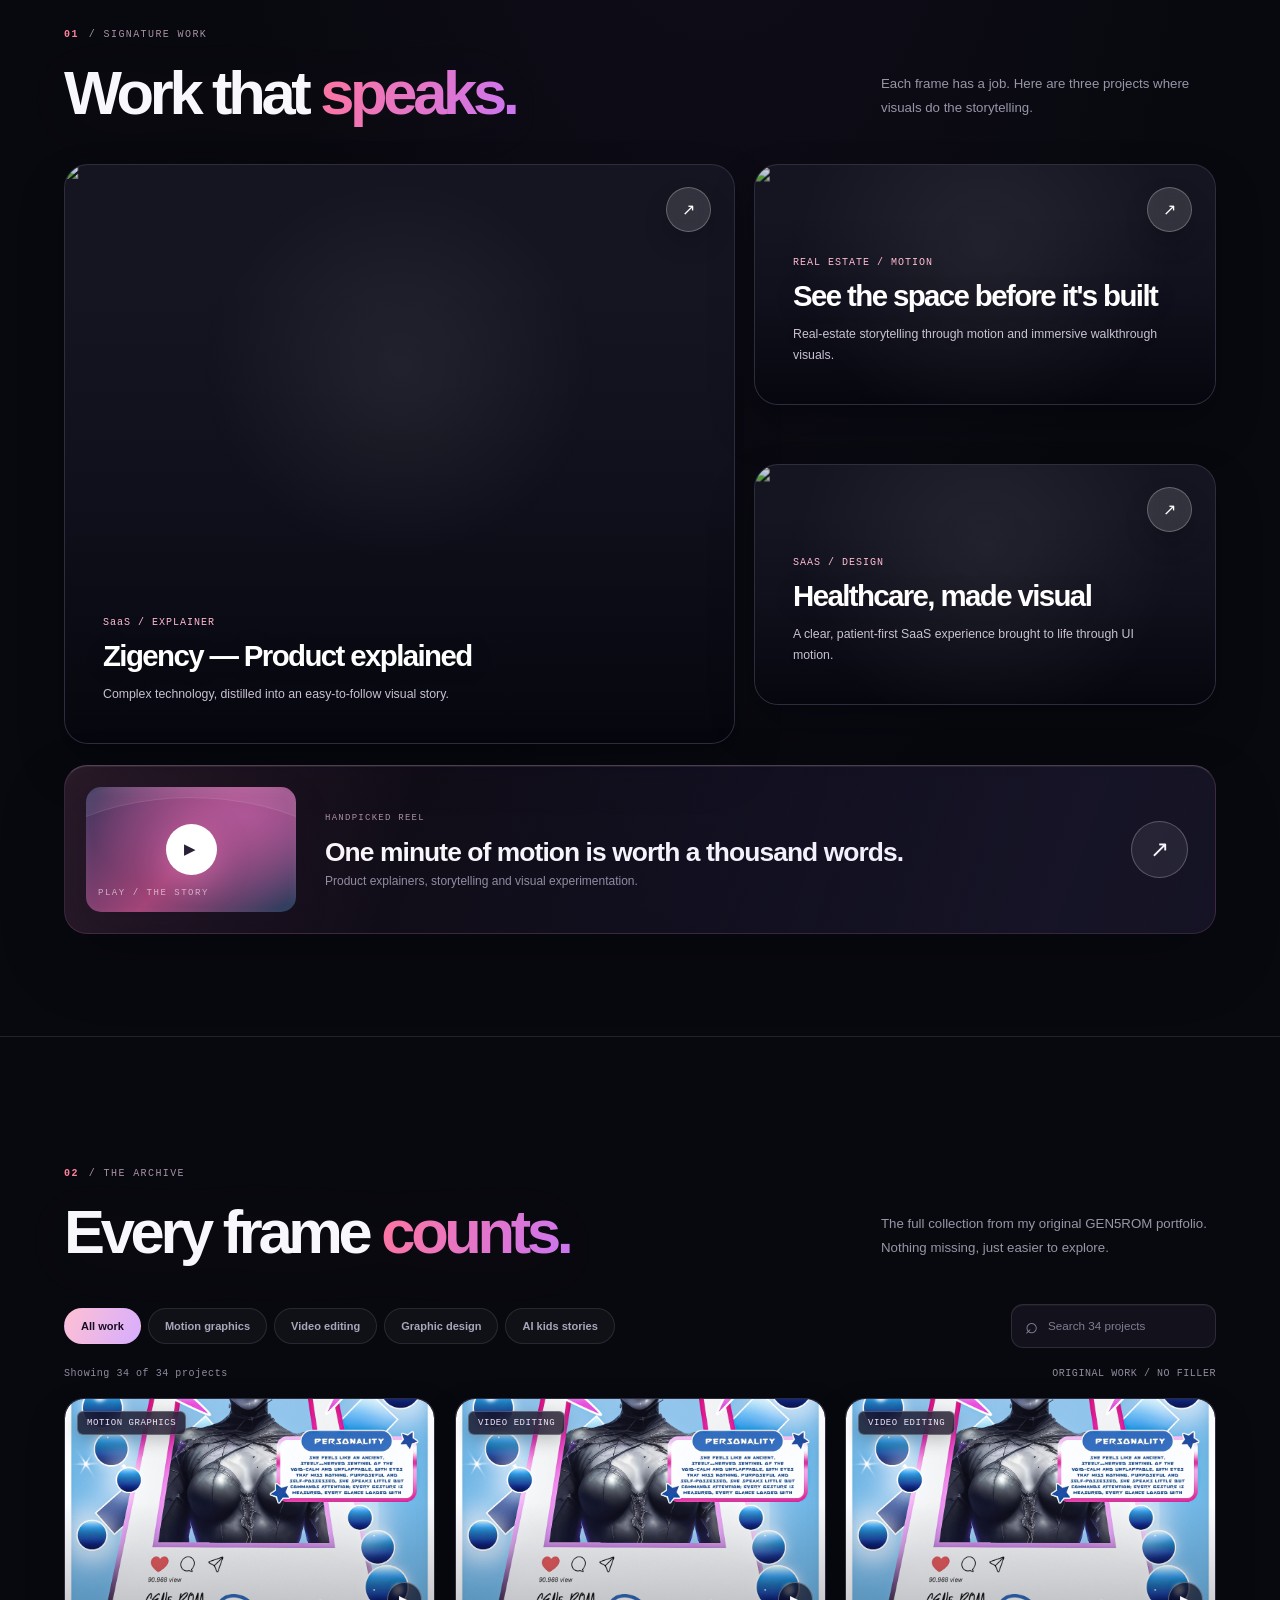
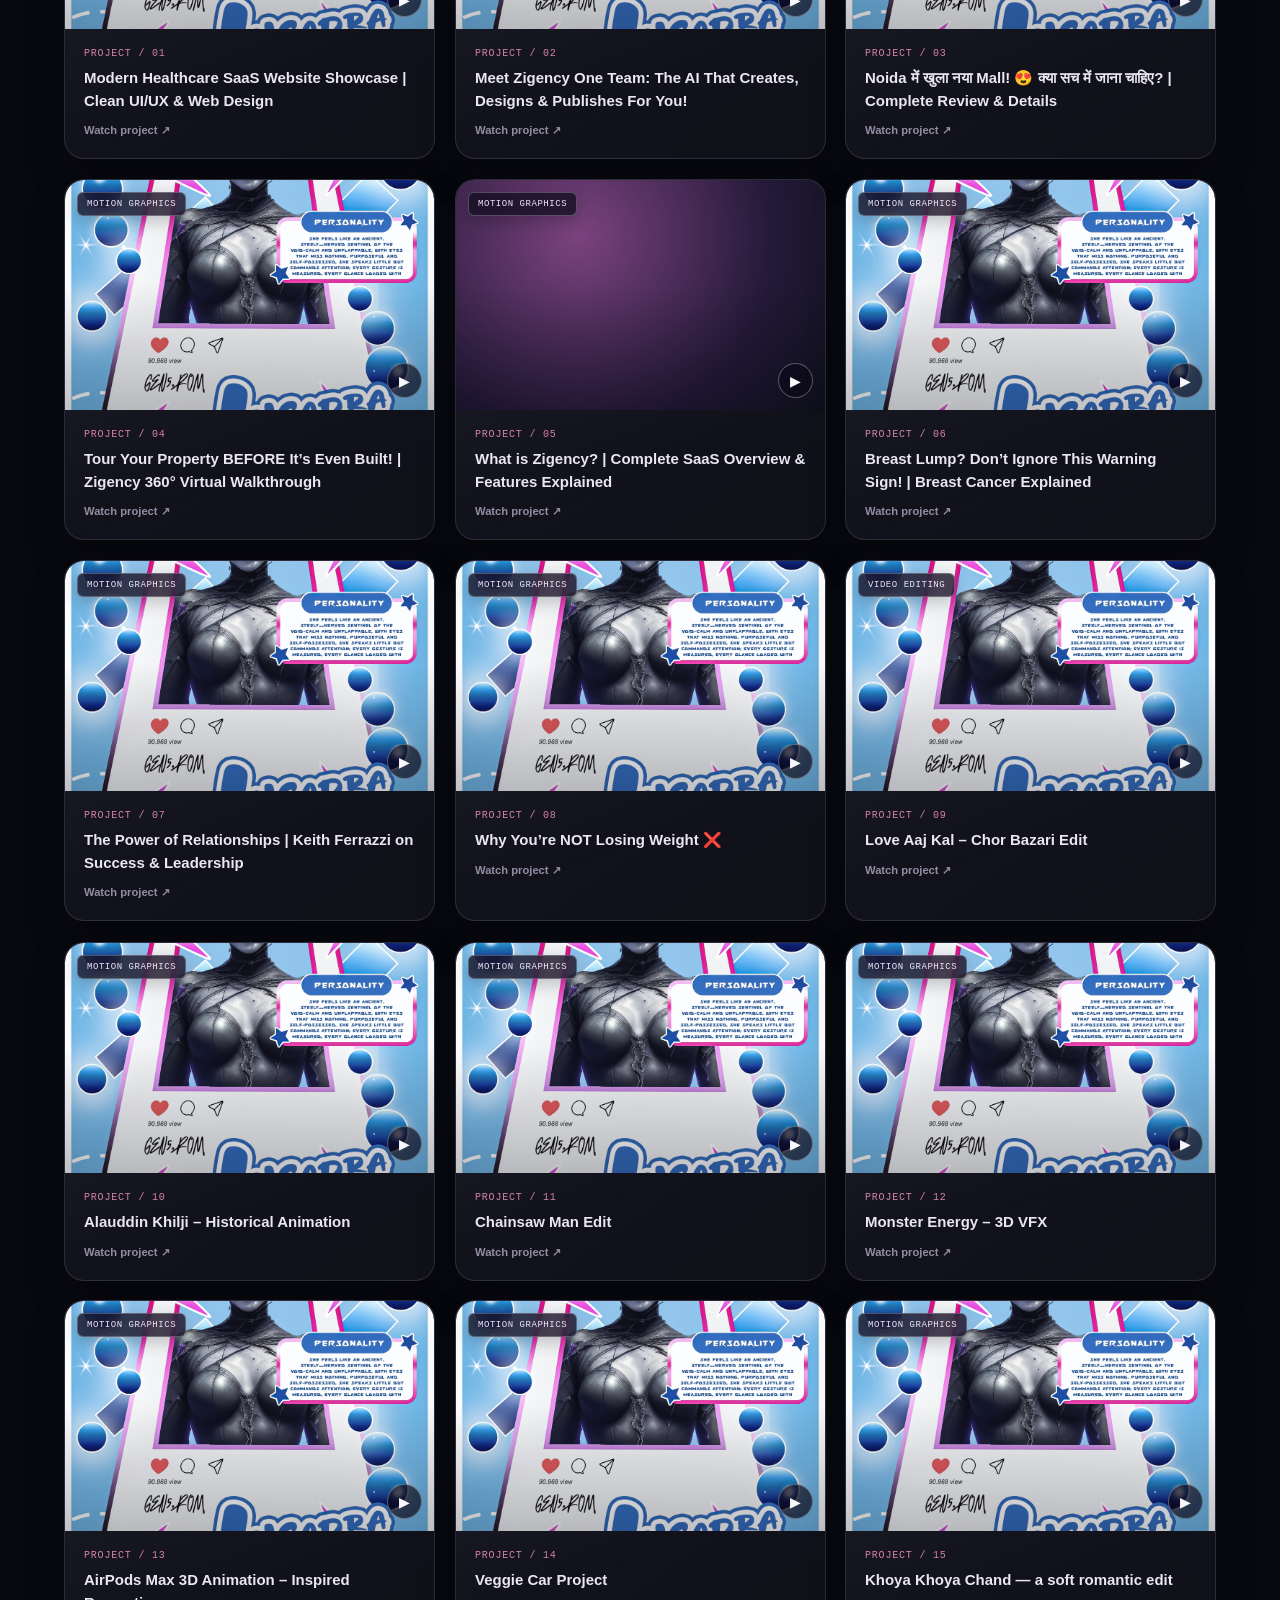
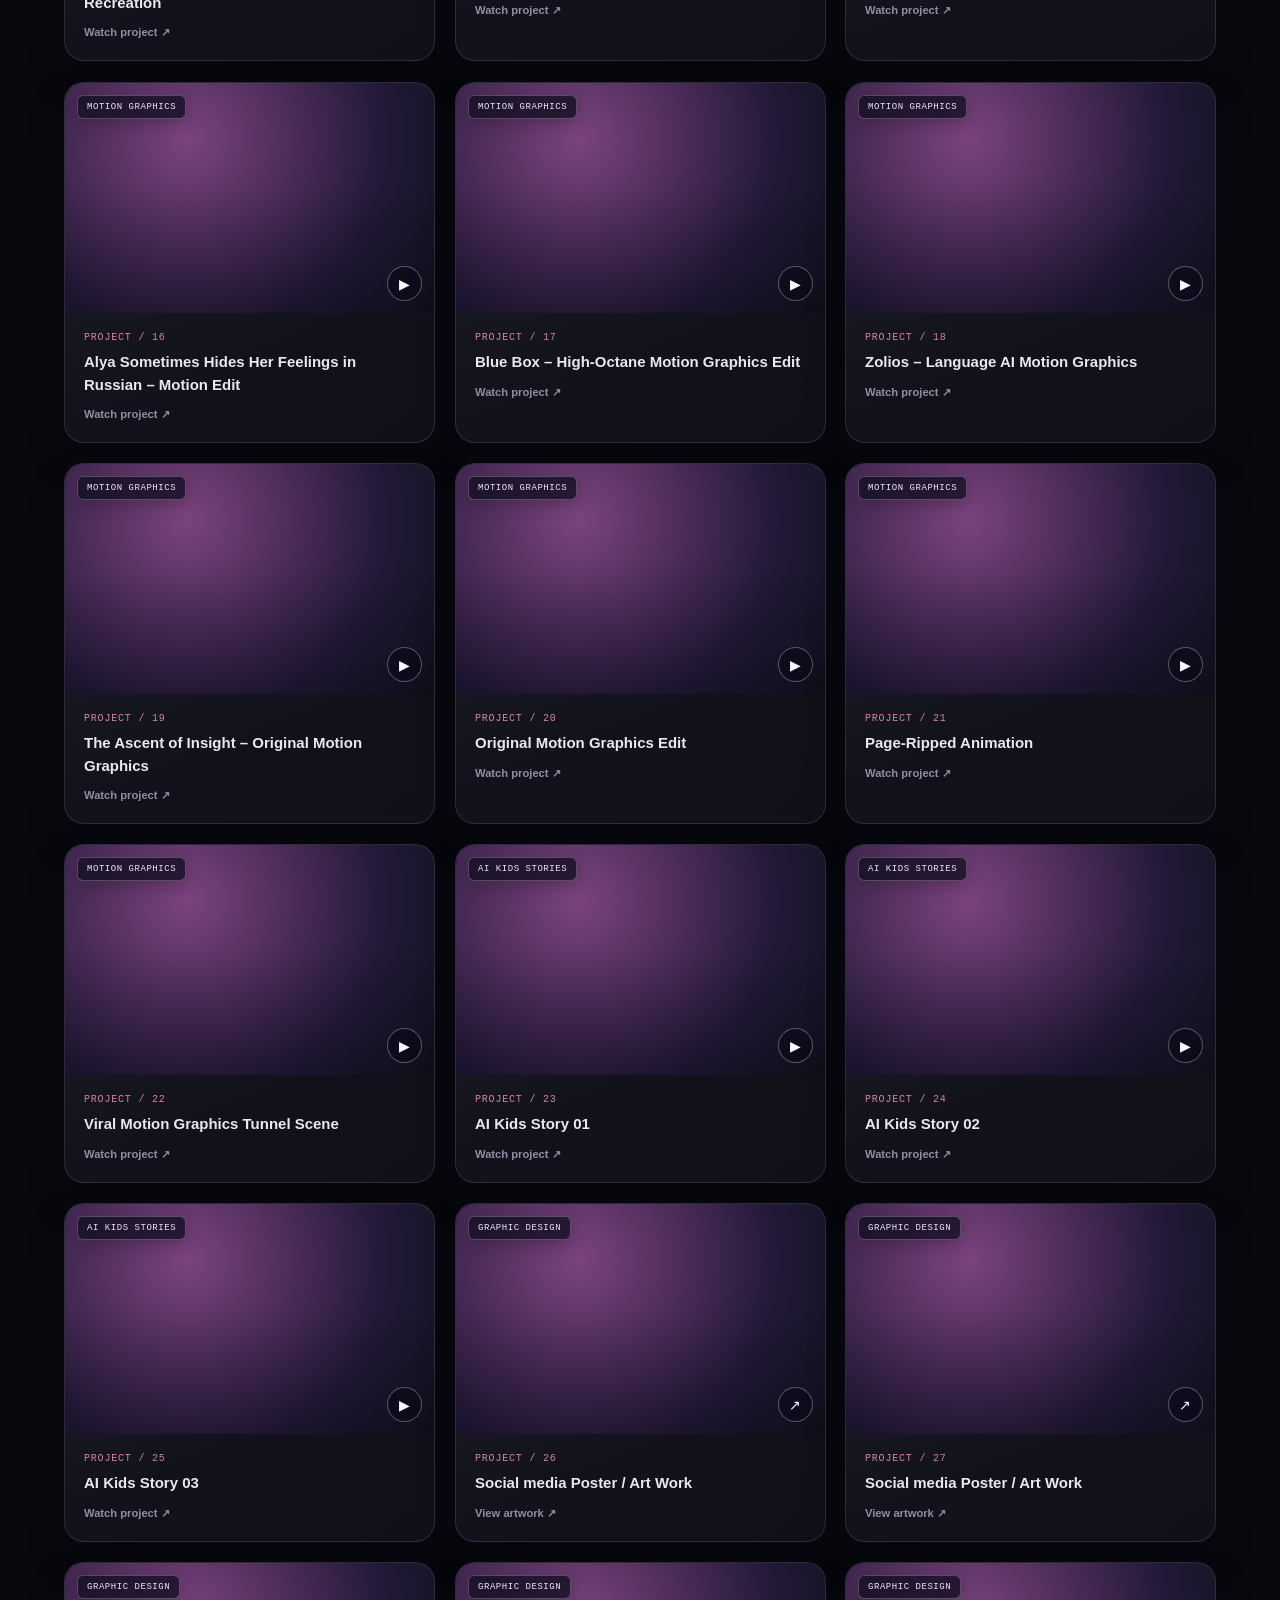
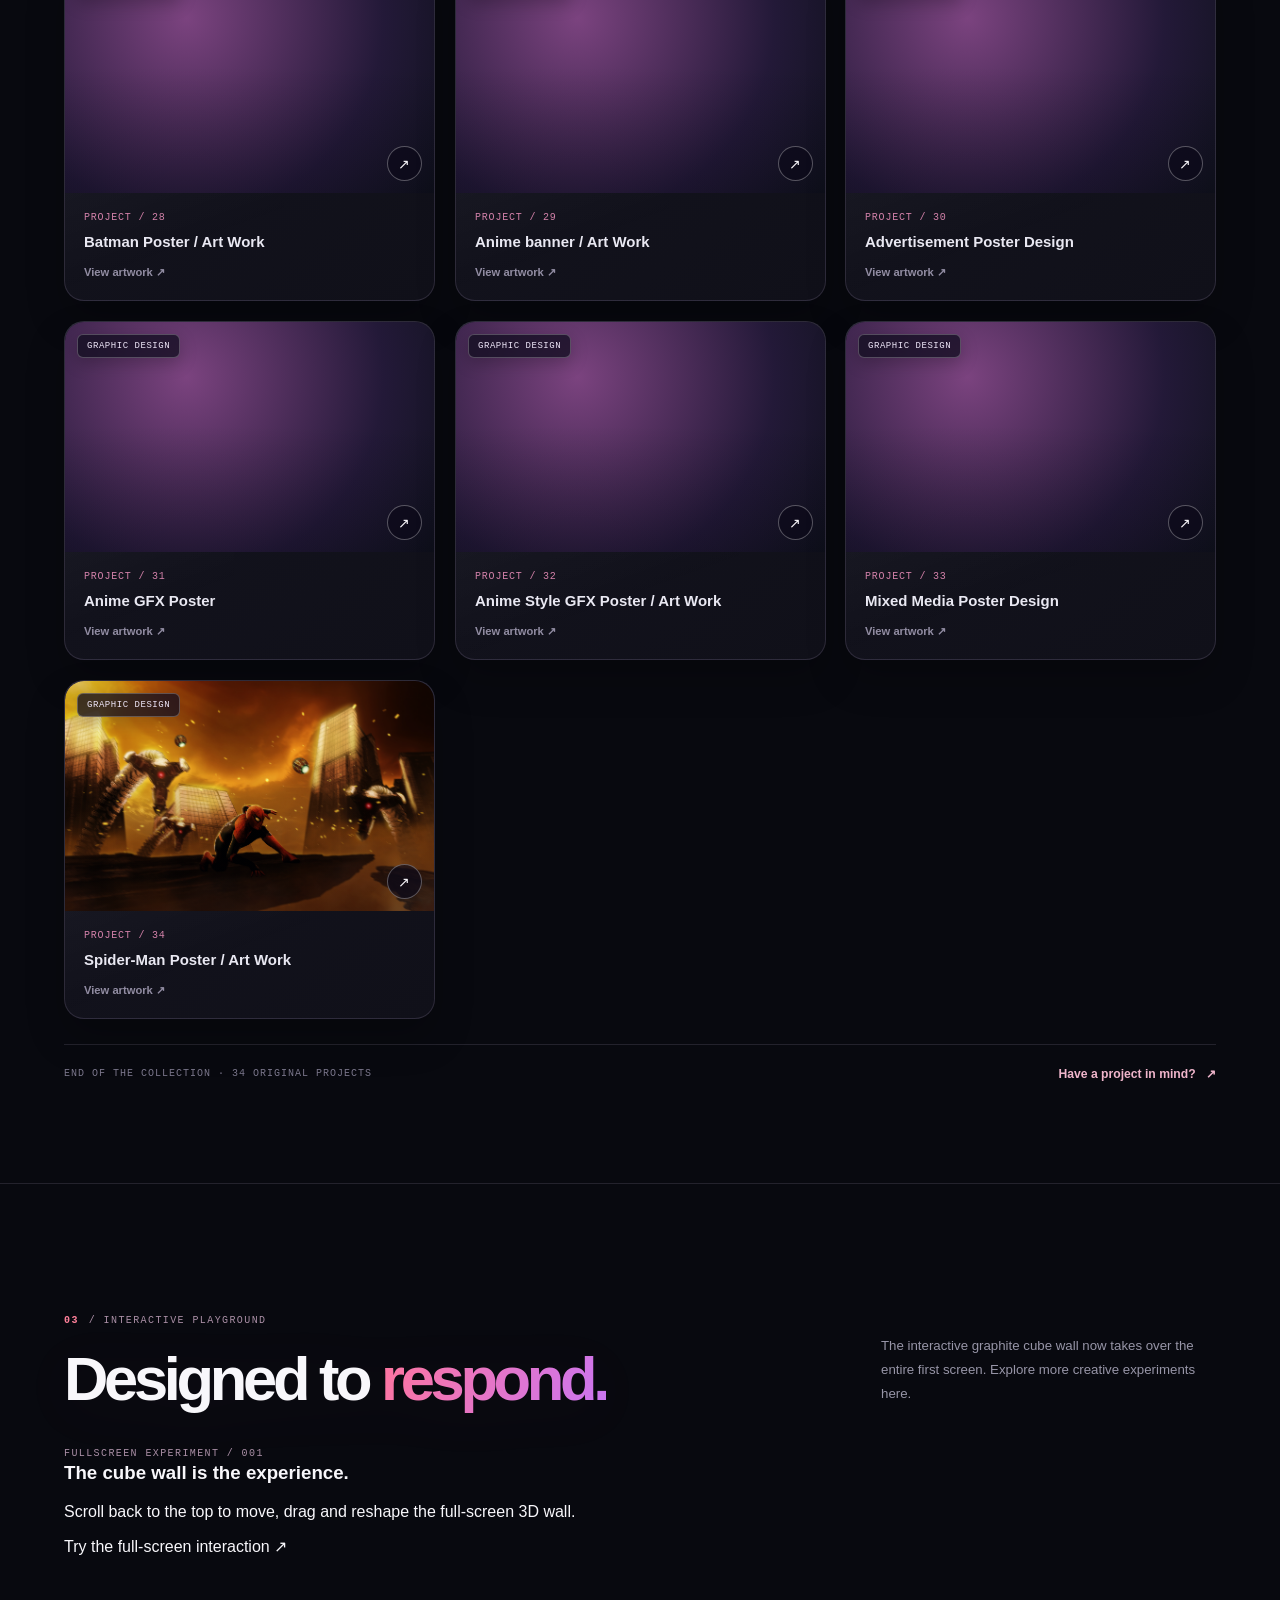
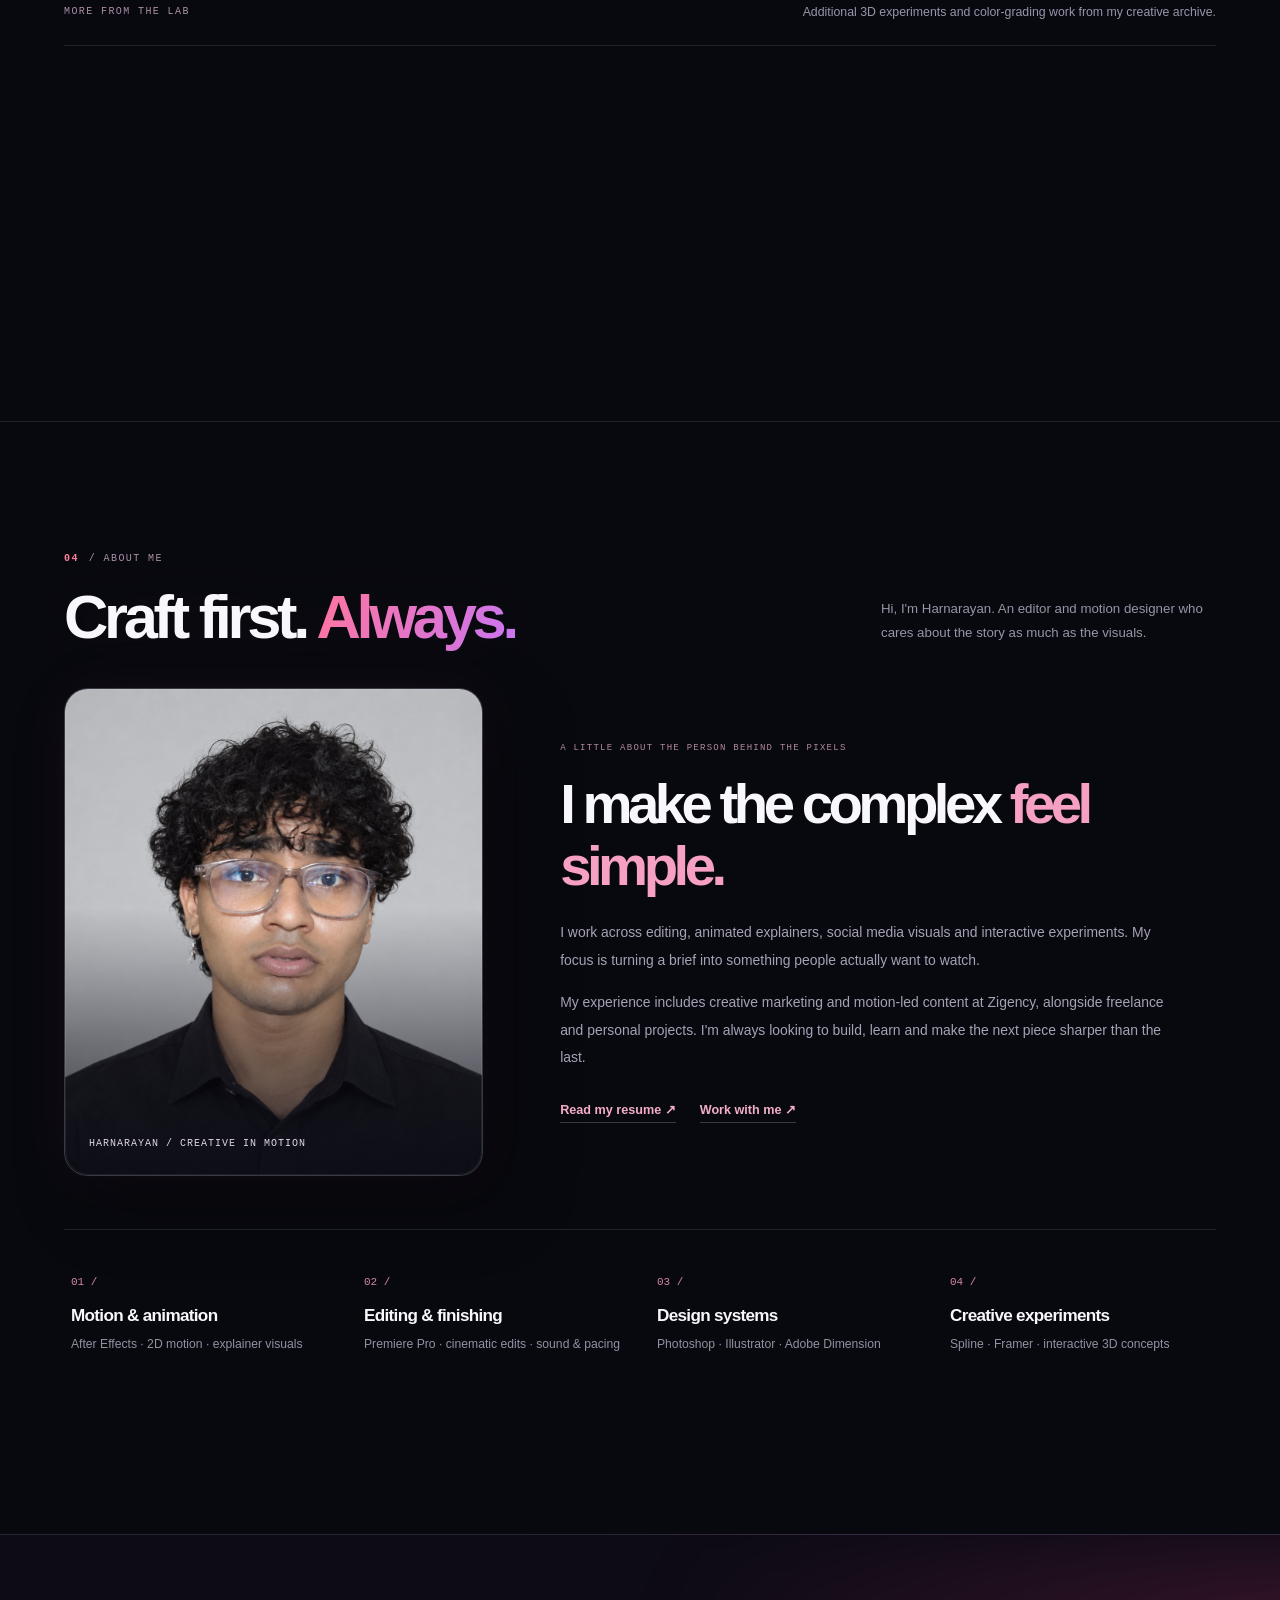
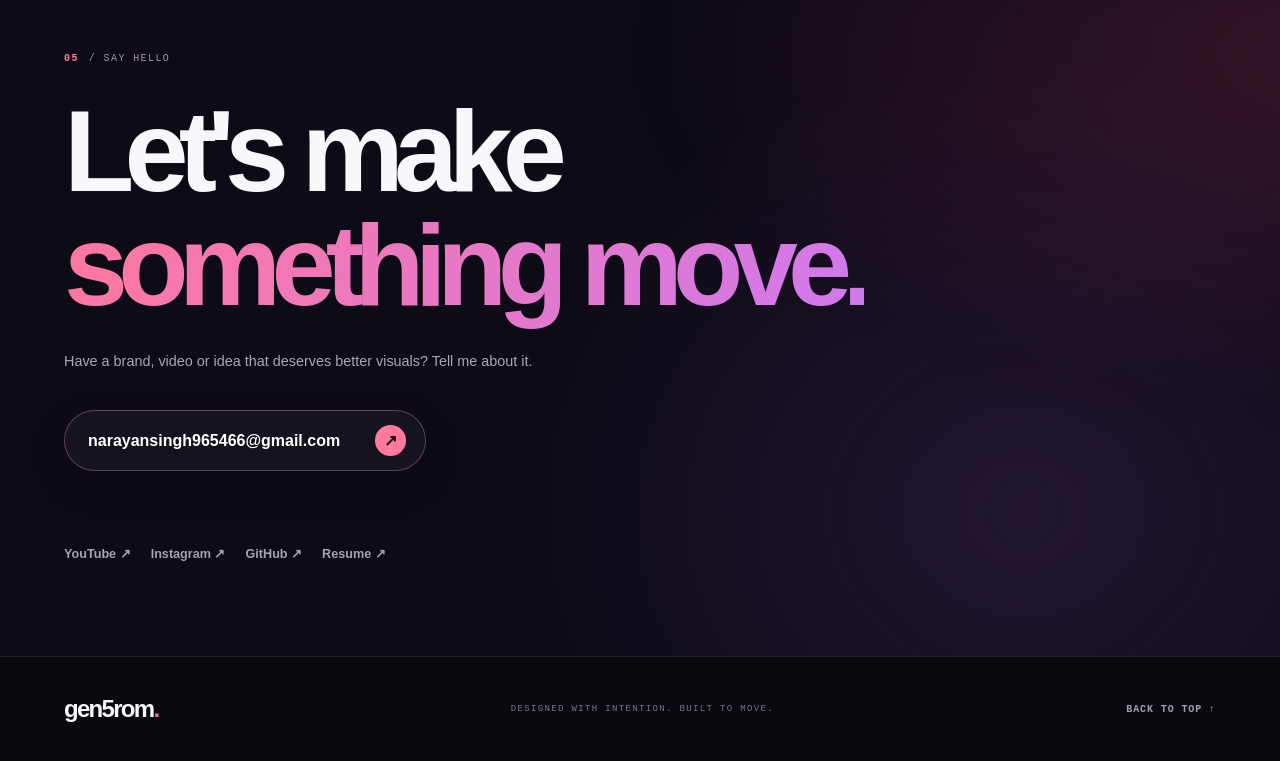
==== commit 72a225f6: "Promote interactive cube field to full-viewport hero and streamline lab archive" ====
--- a/index.html
+++ b/index.html
@@ -3,7 +3,7 @@
 <head>
   <meta charset="utf-8">
   <meta name="viewport" content="width=device-width,initial-scale=1,viewport-fit=cover">
-  <meta name="theme-color" content="#08080e">
+  <meta name="theme-color" content="#080a0b">
   <meta name="description" content="Harnarayan — video editor, motion designer and visual storyteller. Explore 34 motion, video, AI and graphic design projects.">
   <meta property="og:title" content="GEN5ROM / Harnarayan — Made to Move">
   <meta property="og:description" content="Motion. Design. Stories that stay. A selected portfolio and 34 real projects.">
@@ -14,10 +14,10 @@
   <link rel="preconnect" href="https://fonts.googleapis.com">
   <link rel="preconnect" href="https://fonts.gstatic.com" crossorigin>
   <link href="https://fonts.googleapis.com/css2?family=DM+Mono:wght@400;500&family=Manrope:wght@400;500;600;700;800&family=Space+Grotesk:wght@400;500;600;700&display=swap" rel="stylesheet">
-  <link rel="stylesheet" href="./style.css?v=cyber-v8">
-  <script src="./portfolio-data.js?v=cyber-v8" defer></script>
-  <script src="./script.js?v=cyber-v8" defer></script>
-  <script type="module" src="./proximity-scene.js?v=cyber-v8"></script>
+  <link rel="stylesheet" href="./style.css?v=cyber-v9">
+  <script src="./portfolio-data.js?v=cyber-v9" defer></script>
+  <script src="./script.js?v=cyber-v9" defer></script>
+  <script type="module" src="./proximity-scene.js?v=cyber-v9"></script>
 </head>
 <body>
   <div class="ambient" aria-hidden="true">
@@ -51,44 +51,37 @@
     </nav>
   </header>
   <main id="main">
-    <section class="hero wrap" id="hero">
-      <div class="hero-copy">
-        <div class="micro-label"><span class="spark-dot"></span> THE CREATIVE PORTFOLIO OF HARNARAYAN <span class="subtle-line"></span> 2026</div>
-        <h1>Ideas look<br>better <span class="glow-type">in motion<span class="period">.</span></span></h1>
-        <p class="hero-description">I turn complicated ideas into clear, captivating visuals — through video editing, motion design, and a little creative obsession.</p>
-        <div class="hero-ctas">
-          <a class="primary-cta" href="#work"><span>Explore my work</span><span class="cta-arrow" aria-hidden="true">↗</span></a>
-          <a class="text-cta" href="#about">Get to know me <span aria-hidden="true">↗</span></a>
-        </div>
-        <div class="hero-meta"><span><b>01 /</b> Motion & video</span><span><b>02 /</b> Visual design</span><span><b>03 /</b> Creative tech</span></div>
-        <div class="hero-submark" aria-hidden="true"><span></span> SCROLL, EXPLORE & INTERACT <span></span></div>
+    <section class="hero hero-wall" id="hero" aria-label="GEN5ROM cinematic interactive homepage">
+      <div class="proximity-stage hero-wall-stage" id="proximityStage" role="button" tabindex="0"
+        aria-label="Interactive black cube wall. Move your cursor to lift nearby cubes, drag on touch, or press Enter to pulse the wall.">
+        <div class="proximity-gridlines" aria-hidden="true"></div>
+        <div class="proximity-ambient" aria-hidden="true"></div>
+        <div class="proximity-fallback cube-fallback" id="proximityFallback" aria-hidden="true"><div class="fallback-cubes" id="fallbackCubes"></div></div>
+        <canvas id="proximityCanvas" aria-hidden="true"></canvas>
+        <div class="proximity-reticle" id="proximityReticle" aria-hidden="true"></div>
       </div>
-      <div class="hero-art" id="orbStage" role="button" tabindex="0" aria-label="Interactive luminous gradient sculpture. Move or drag to rotate, tap or press Enter to change its colors">
-        <div class="hero-art-inner">
-          <div class="depth-grid" aria-hidden="true"><span class="depth-grid-ring ring-one"></span><span class="depth-grid-ring ring-two"></span><span class="depth-grid-ring ring-three"></span></div>
-          <div class="depth-aura" aria-hidden="true"></div>
-          <div class="orb-halo"></div>
-          <div class="orb-perspective" id="orbPerspective">
-            <div class="orb-body">
-              <div class="orb-core"></div><div class="orb-sheen"></div>
-              <div class="orb-texture"></div>
-              <div class="orbit orbit-a"></div><div class="orbit orbit-b"></div><div class="orbit orbit-c"></div>
-              <div class="orbit-lines orbit-lines-a"></div>
-            </div>
-          </div>
-          <span class="art-cross art-cross-one">+</span><span class="art-cross art-cross-two">+</span>
-          <div class="floating-ui floating-ui-top" aria-hidden="true"><span class="ui-symbol">✦</span><span>VISUAL SYSTEM <strong>ONLINE</strong></span></div>
-          <div class="floating-ui floating-ui-side" aria-hidden="true"><span class="ui-track"><i></i><i></i><i></i><i></i><i></i><i></i><i></i></span><span>CREATIVE FLOW <strong>100%</strong></span></div>
-          <div class="orbit-caption">
-            <div class="orbit-caption-top"><span class="live-indicator"></span> INTERACTIVE / 001 <span>LIVE</span></div>
-            <strong>THE MOTION ENGINE</strong>
-            <span class="orbit-caption-footer">MOVE • DRAG • TAP TO SHIFT COLORS</span>
+      <div class="hero-wall-vignette" aria-hidden="true"></div>
+      <div class="hero-wall-content wrap">
+        <div class="hero-copy">
+          <p class="hero-eyebrow"><span class="hero-eyebrow-dot"></span> HARNARAYAN / MOTION DESIGNER & VIDEO EDITOR</p>
+          <h1>Ideas look<br><span>better in</span><br><em>motion.</em></h1>
+          <p class="hero-description">I turn ambitious ideas into sharp motion graphics, thoughtful edits, and visuals people remember.</p>
+          <div class="hero-ctas">
+            <a class="primary-cta" href="#work"><span>Explore my work</span><span class="cta-arrow" aria-hidden="true">↗</span></a>
+            <a class="text-cta" href="#contact">Let's collaborate <span aria-hidden="true">↗</span></a>
           </div>
         </div>
-        <span class="art-axis art-axis-left">FORM / FEELING / FUNCTION</span>
-        <span class="art-axis art-axis-right">35° 41′ / INFINITE IDEAS</span>
       </div>
-      <div class="hero-bottom"><span>SCROLL TO EXPLORE</span><span class="scroll-glyph">↓</span><span>DESIGN IS THE DETAIL.</span></div>
+      <div class="hero-wall-ui">
+        <div class="hero-wall-hint"><span class="hint-dot"></span><span id="proximityMessage">MOVE YOUR CURSOR TO INTERACT</span></div>
+        <div class="hero-wall-actions">
+          <div class="proximity-readout"><span class="proximity-meter" aria-hidden="true"><span id="proximityMeter"></span></span><span id="proximityValue">0%</span></div>
+          <button type="button" class="proximity-theme-btn" id="proximityTheme" aria-label="Change 3D wall light color">
+            <span class="palette-dot"></span><span id="proximityThemeName">GOLD / 01</span><span class="theme-arrow" aria-hidden="true">↻</span>
+          </button>
+        </div>
+      </div>
+      <div class="hero-scroll-hint" aria-hidden="true">SCROLL TO EXPLORE <span>↓</span></div>
     </section>
 
     <div class="ticker" aria-hidden="true"><div class="ticker-track"><span>VIDEO EDITING</span><i>✳</i><span>MOTION GRAPHICS</span><i>✳</i><span>VISUAL STORYTELLING</span><i>✳</i><span>GRAPHIC DESIGN</span><i>✳</i><span>INTERACTIVE EXPERIENCES</span><i>✳</i><span>VIDEO EDITING</span><i>✳</i><span>MOTION GRAPHICS</span><i>✳</i><span>VISUAL STORYTELLING</span><i>✳</i><span>GRAPHIC DESIGN</span><i>✳</i><span>INTERACTIVE EXPERIENCES</span><i>✳</i></div></div>
@@ -132,32 +125,16 @@
     
     <section class="section wrap lab-section" id="lab">
       <div class="section-intro reveal">
-        <div><span class="eyebrow"><b>03</b> / INTERACTIVE PLAYGROUND</span><h2>Motion that <span class="accent-serif">follows you.</span></h2></div>
-        <p>Inspired by Spline’s cursor-follow cubes: dark sculpted geometry, electric light between the cracks, and motion controlled by you.</p>
+        <div><span class="eyebrow"><b>03</b> / INTERACTIVE PLAYGROUND</span><h2>Designed to <span class="accent-serif">respond.</span></h2></div>
+        <p>The interactive graphite cube wall now takes over the entire first screen. Explore more creative experiments here.</p>
       </div>
-      <div class="proximity-showcase reveal" id="proximityShowcase">
-        <div class="proximity-topbar">
-          <div class="proximity-id"><span class="proximity-live-dot"></span><span>EXPERIMENT 001 <span class="proximity-divider">/</span> CURSOR FIELD</span></div>
-          <div class="proximity-tech"><span class="tech-cross">✳</span> REAL-TIME 3D <span class="tech-separator">/</span> INTERACTIVE</div>
-        </div>
-        <div class="proximity-stage" id="proximityStage" role="button" tabindex="0" aria-label="Interactive 3D cube field. Move the cursor across the cubes to lift them and reveal their glowing seams. Drag on touch screens; press Enter to pulse the field.">
-          <div class="proximity-gridlines" aria-hidden="true"></div>
-          <div class="proximity-ambient" aria-hidden="true"></div>
-          <div class="proximity-fallback cube-fallback" id="proximityFallback" aria-hidden="true"><div class="fallback-cubes" id="fallbackCubes"></div></div>
-          <canvas id="proximityCanvas" aria-hidden="true"></canvas>
-          <div class="proximity-corner proximity-tl" aria-hidden="true">+</div><div class="proximity-corner proximity-tr" aria-hidden="true">+</div>
-          <div class="proximity-corner proximity-bl" aria-hidden="true">+</div><div class="proximity-corner proximity-br" aria-hidden="true">+</div>
-          <div class="proximity-reticle" id="proximityReticle" aria-hidden="true"></div>
-          <div class="proximity-stage-label"><span class="proximity-mini">001 — CURSOR / PROXIMITY</span><strong>THE CUBE<br>FIELD<span>.</span></strong></div>
-          <div class="proximity-stage-meta"><span id="proximityMessage">MOVE YOUR CURSOR OVER THE CUBES</span><div class="proximity-readout"><div class="proximity-meter" aria-hidden="true"><span id="proximityMeter"></span></div><span id="proximityValue">0%</span></div></div>
-          <div class="proximity-center-label" aria-hidden="true">FORM IN MOTION / NEVER STATIC</div>
-        </div>
-        <div class="proximity-bottom">
-          <div class="proximity-instruction"><span class="proximity-icon">⌁</span><div><strong>Move and see it respond.</strong><p>Hover to lift the dark cubes and expose golden light. Drag or tap on mobile.</p></div></div>
-          <button type="button" class="proximity-theme-btn" id="proximityTheme" aria-label="Change sculpture color palette"><span class="palette-dot"></span><span id="proximityThemeName">GOLD / 01</span><span class="theme-arrow" aria-hidden="true">↗</span></button>
-        </div>
+      <div class="lab-hero-link reveal">
+        <span class="eyebrow">FULLSCREEN EXPERIMENT / 001</span>
+        <h3>The cube wall is the experience.</h3>
+        <p>Scroll back to the top to move, drag and reshape the full-screen 3D wall.</p>
+        <a href="#hero">Try the full-screen interaction <span aria-hidden="true">↗</span></a>
       </div>
-      <div class="playground-archive-intro reveal"><span class="eyebrow">MORE FROM THE LAB</span><p>Additional 3D experiments and a color-grading breakdown. Open only what interests you.</p></div>
+      <div class="playground-archive-intro reveal"><span class="eyebrow">MORE FROM THE LAB</span><p>Additional 3D experiments and color-grading work from my creative archive.</p></div>
       <div class="archived-labs playground-archive" id="archivedLabs"></div>
     </section>
 
--- a/style.css
+++ b/style.css
@@ -502,3 +502,76 @@
   #proximityCanvas{transition:none!important}
   .proximity-theme-btn{transition:none!important}
 }
+
+
+/* CURSOR FIELD V8 — Spline-inspired graphite cube cloner.
+   Warm light shines through the precise gaps; pointer causes actual depth.
+   The knot, bright white mesh and orbital rings are completely gone. */
+.proximity-showcase{--cube-light:#ffc069;border-color:rgba(246,196,112,.18);background:#090a0e;box-shadow:0 30px 96px rgba(0,0,0,.40),inset 0 1px 0 rgba(255,234,200,.07)}
+.proximity-showcase::before{opacity:.45;background:radial-gradient(ellipse 51% 44% at 74% 53%,rgba(254,154,30,.13),transparent 76%);filter:blur(48px)}
+.proximity-topbar{border-bottom-color:rgba(255,219,143,.085);background:linear-gradient(100deg,rgba(16,16,21,.8),rgba(7,8,11,.95))}
+.proximity-id,.proximity-tech{color:#b6aead}
+.proximity-live-dot{background:#ffbb4d;box-shadow:0 0 0 5px rgba(255,183,65,.08),0 0 18px rgba(255,163,45,.7);animation:none}
+.proximity-id span .proximity-divider{color:#7a6a53}
+.tech-cross{color:#f6b96f}
+.proximity-stage{height:clamp(490px,49vw,690px);min-height:490px;background:radial-gradient(ellipse 45% 63% at 64% 56%,rgba(151,85,31,.13),transparent 76%),linear-gradient(135deg,#0b0c13 0%,#08090e 60%,#0d0c11 100%)}
+.proximity-stage::before{z-index:3;opacity:.8;background:linear-gradient(90deg,rgba(8,9,14,.84),transparent 40%,transparent 84%,rgba(8,9,14,.11)),linear-gradient(0deg,rgba(7,8,11,.63),transparent 18%,transparent 88%,rgba(7,8,11,.05))}
+.proximity-stage::after{z-index:3;opacity:.13}
+.proximity-gridlines{z-index:0;background-image:linear-gradient(rgba(255,204,138,.045) 1px,transparent 1px),linear-gradient(90deg,rgba(255,204,138,.045) 1px,transparent 1px);background-size:74px 74px;opacity:.24;mask-image:linear-gradient(to right,transparent 13%,#000 52%,transparent 100%)}
+.proximity-ambient{inset:2% 9% 4% 37%;border-radius:50%;transform:scale(calc(1 + var(--field-strength)*.19));background:radial-gradient(ellipse 46% 39% at 52% 54%,color-mix(in srgb,var(--cube-light) 17%,transparent),transparent 81%);filter:blur(50px)}
+.proximity-fallback.cube-fallback{display:flex;justify-content:flex-end;align-items:center;padding-right:clamp(20px,5vw,83px);background:none}
+.cube-fallback .fallback-cubes{--cols:12;display:grid;grid-template-columns:repeat(var(--cols),minmax(0,1fr));gap:clamp(3px,.55vw,8px);width:min(65%,670px);aspect-ratio:1.52;transform:perspective(1300px) rotateY(-12deg) rotateX(5deg);filter:drop-shadow(0 18px 30px rgba(0,0,0,.42));transition:filter .3s}
+.fallback-cubes i{display:block;position:relative;aspect-ratio:1;border:1px solid rgba(255,231,194,.11);border-radius:clamp(2px,.33vw,5px);background:linear-gradient(145deg,#393139,#181820 27%,#101117 64%,#1f1715);box-shadow:2px 3px 0 rgba(0,0,0,.78),1px 1px 11px color-mix(in srgb,var(--cube-light) 26%,transparent),0 0 0 1px color-mix(in srgb,var(--cube-light) 29%,transparent);transform:translateZ(var(--push,0px));transition:transform .3s cubic-bezier(.16,1,.3,1),box-shadow .3s}
+.fallback-cubes i::after{content:"";position:absolute;inset:0;border-radius:inherit;box-shadow:inset 1px 1px 0 rgba(255,242,209,.11),inset -2px -2px 8px rgba(0,0,0,.65)}
+.proximity-stage.webgl-ready .cube-fallback{opacity:0}
+.proximity-corner{color:rgba(244,186,106,.19)}
+.proximity-stage-label{left:clamp(25px,4vw,51px);top:clamp(36px,5vw,64px)}
+.proximity-mini{color:#bcae99;font-size:9px}
+.proximity-stage-label strong{font-size:clamp(2.6rem,4.3vw,4.9rem);line-height:.97;color:#f0ebe6;text-shadow:0 13px 44px rgba(0,0,0,.52)}
+.proximity-stage-label strong span{color:#ffbc57}
+.proximity-center-label{color:#70695f}
+.proximity-stage-meta{color:#d4ae7b}
+.proximity-readout{color:#f3c893}
+.proximity-meter{background:rgba(190,151,95,.25)}
+.proximity-meter span{background:linear-gradient(90deg,#ed9237,var(--cube-light));box-shadow:0 0 14px var(--cube-light)}
+.proximity-reticle{border-color:rgba(255,196,86,.75);box-shadow:0 0 18px rgba(247,174,66,.29),inset 0 0 13px rgba(254,177,43,.14)}
+.proximity-reticle::before,.proximity-reticle::after{background:#ffc265}
+.proximity-bottom{border-color:rgba(255,214,146,.09);background:linear-gradient(90deg,#0d0d14,#0d0c10)}
+.proximity-icon{color:#e9b56d;border-color:rgba(255,195,111,.2);background:rgba(255,184,85,.045)}
+.proximity-instruction strong{color:#f0e9e1}
+.proximity-instruction p{color:#a29a94}
+.proximity-theme-btn{color:#f5d9b8;border-color:rgba(250,188,104,.27);background:#211a19}
+.proximity-theme-btn:hover{background:#30221f;border-color:rgba(255,205,134,.49)}
+.palette-dot{background:var(--cube-light);box-shadow:0 0 14px var(--cube-light)}
+.theme-arrow{color:#f5ba77}
+@media(max-width:900px){
+  .proximity-stage{height:clamp(450px,62vw,570px)}
+  .proximity-stage::before{background:linear-gradient(90deg,rgba(8,9,14,.64),transparent 35%,transparent 85%,rgba(8,9,14,.07)),linear-gradient(0deg,rgba(7,8,11,.55),transparent 24%)}
+  .proximity-fallback.cube-fallback{padding-right:16px}
+  .cube-fallback .fallback-cubes{width:min(66%,560px)}
+}
+@media(max-width:680px){
+  .proximity-stage{min-height:390px;height:clamp(390px,107vw,480px)}
+  .proximity-stage::before{background:linear-gradient(180deg,rgba(8,9,14,.87),transparent 31%,transparent 73%,rgba(8,9,14,.64))}
+  .proximity-stage-label{left:21px;top:22px}
+  .proximity-mini{font-size:8px}
+  .proximity-stage-label strong{font-size:clamp(2rem,8vw,3.05rem);line-height:.98;margin-top:8px;letter-spacing:-.07em}
+  .proximity-fallback.cube-fallback{justify-content:center;padding:62px 8px 24px}
+  .cube-fallback .fallback-cubes{width:min(91%,390px);aspect-ratio:1.18;gap:5px;transform:perspective(1200px) rotateX(8deg) rotateY(-5deg)}
+  .cube-fallback .fallback-cubes i{border-radius:3px}
+  .proximity-ambient{inset:18% -20% 1%;background:radial-gradient(ellipse 53% 50%,color-mix(in srgb,var(--cube-light) 13%,transparent),transparent 79%)}
+  .proximity-center-label{display:none}
+  .proximity-stage-meta{bottom:20px;left:20px;right:20px;color:#bfad91}
+  .proximity-stage-meta>span:first-child{max-width:160px}
+  .proximity-stage-meta .proximity-meter{width:75px}
+}
+@media(max-width:390px){
+  .proximity-stage{height:385px;min-height:385px}
+  .proximity-stage-label strong{font-size:2.22rem}
+  .cube-fallback .fallback-cubes{width:94%;gap:4px}
+  .proximity-bottom{gap:7px}
+  .proximity-theme-btn{padding:8px 8px}
+}
+@media(prefers-reduced-motion:reduce){
+  .fallback-cubes i{transition:none!important}
+}
